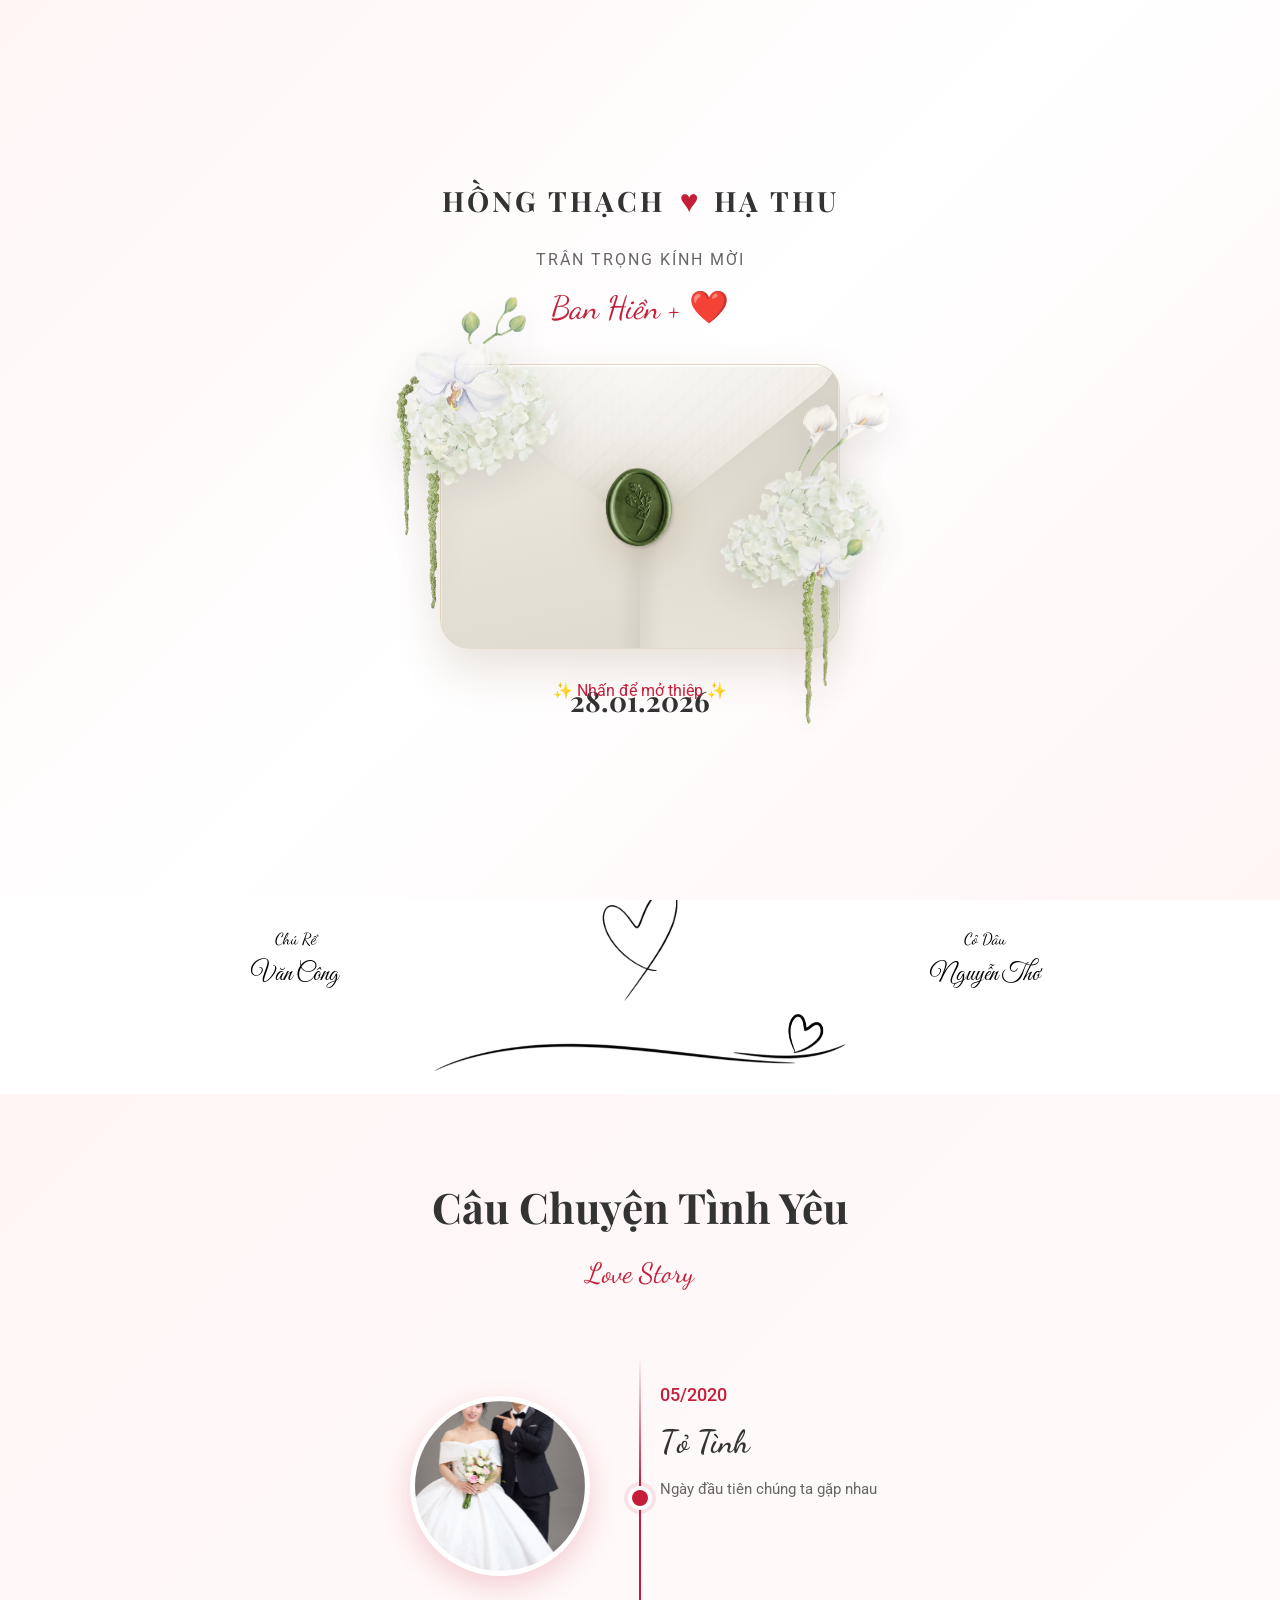
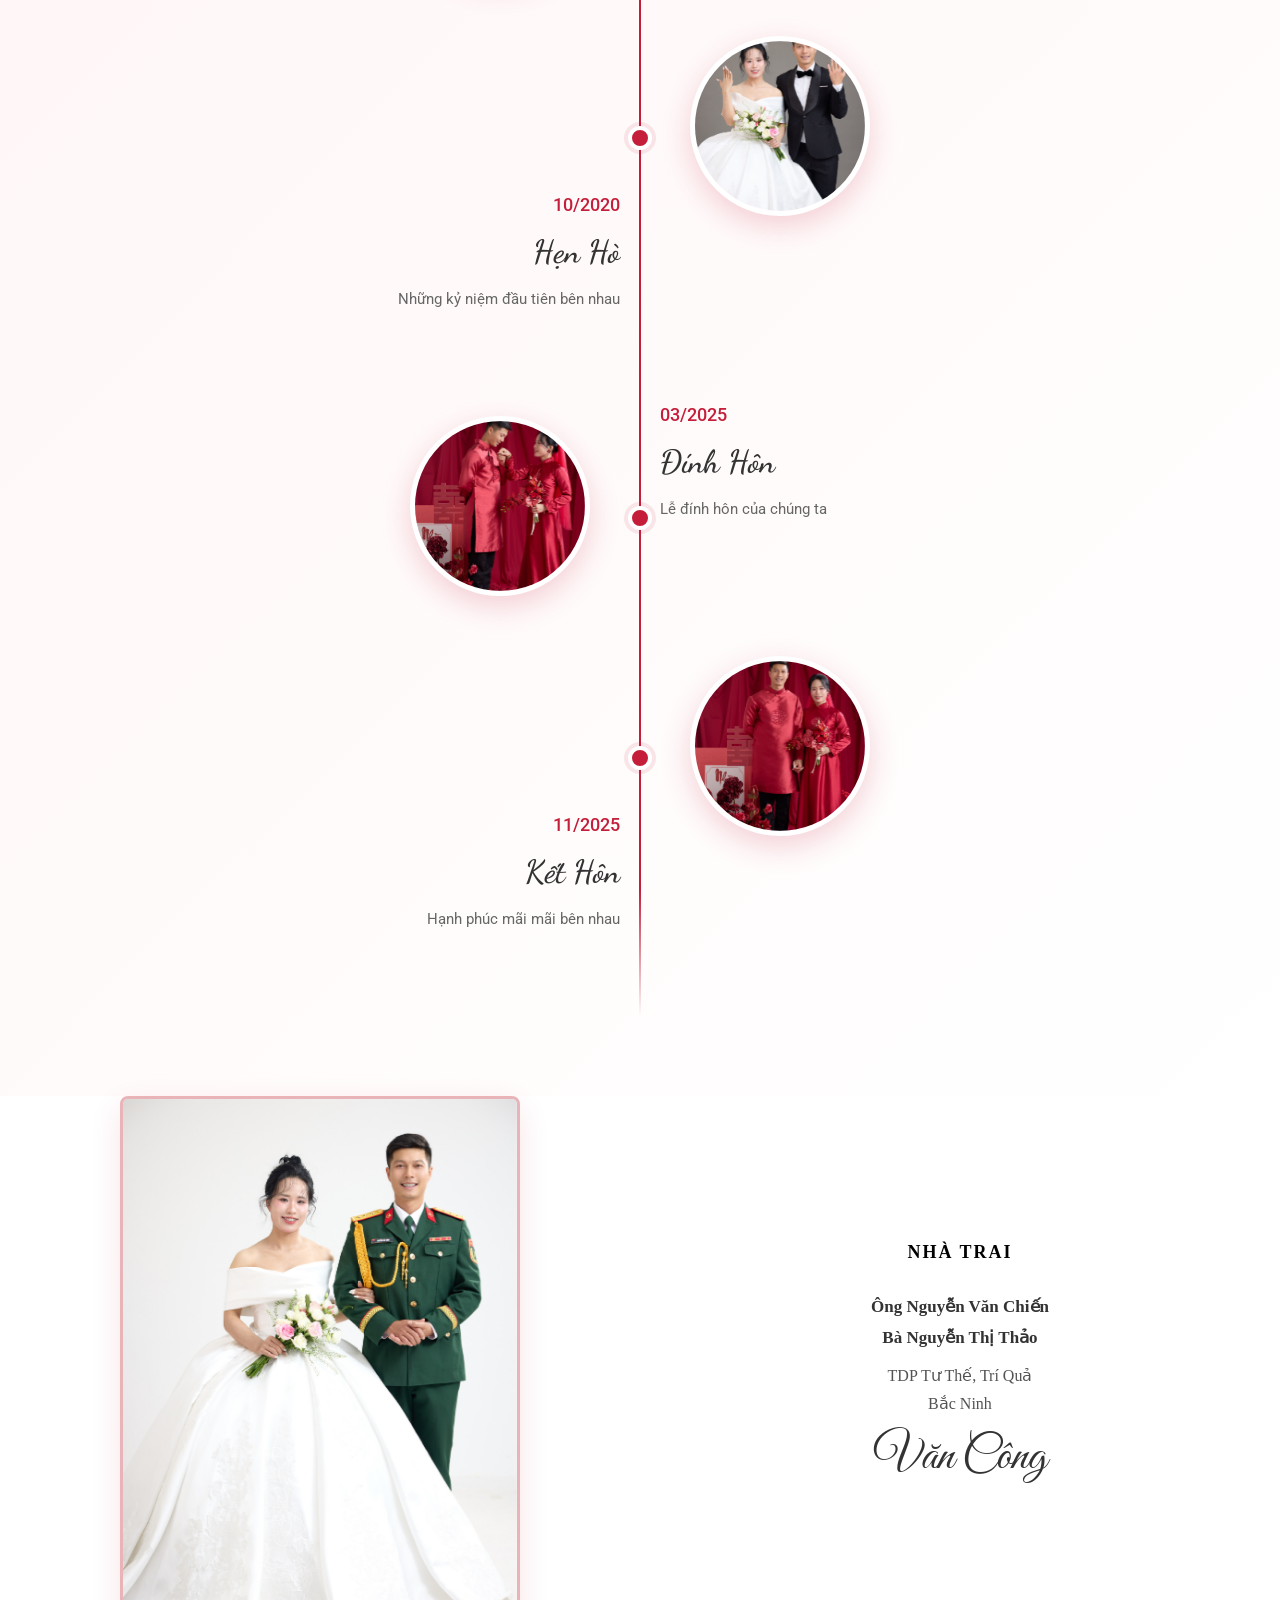
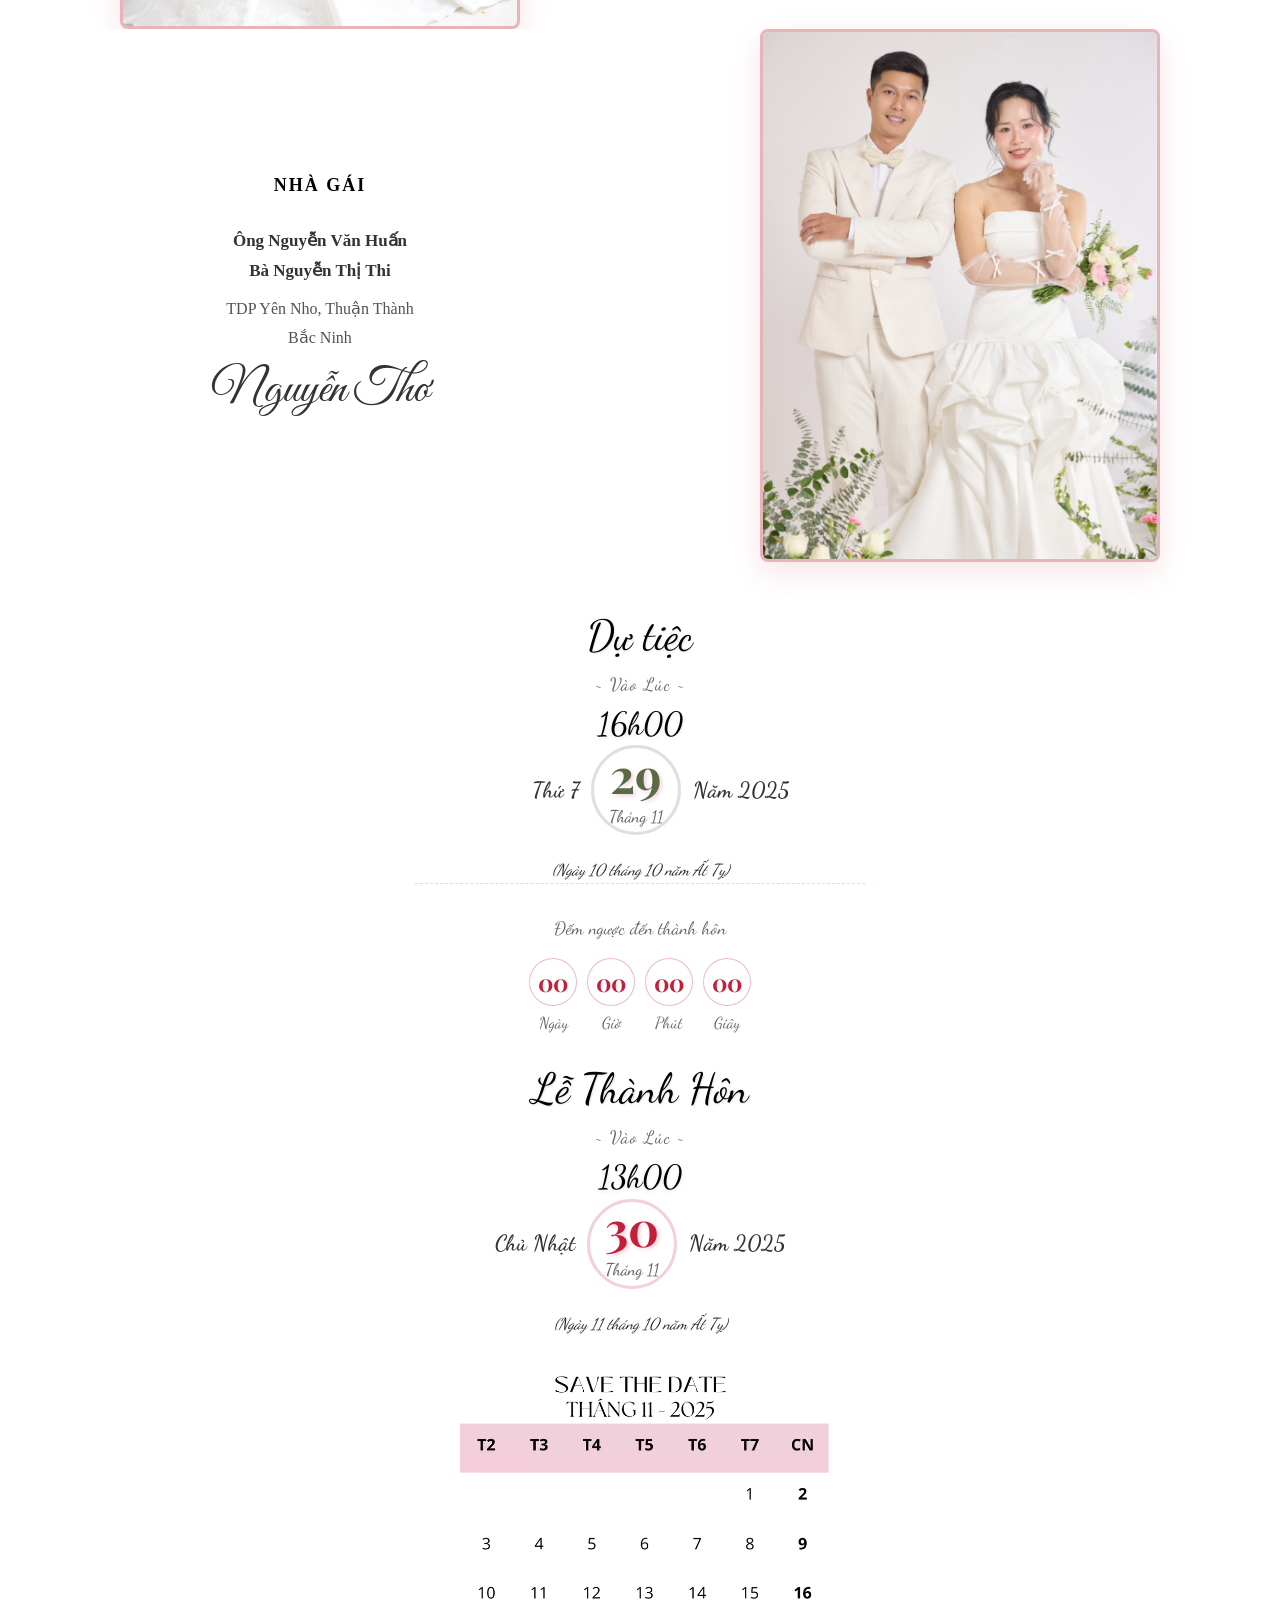
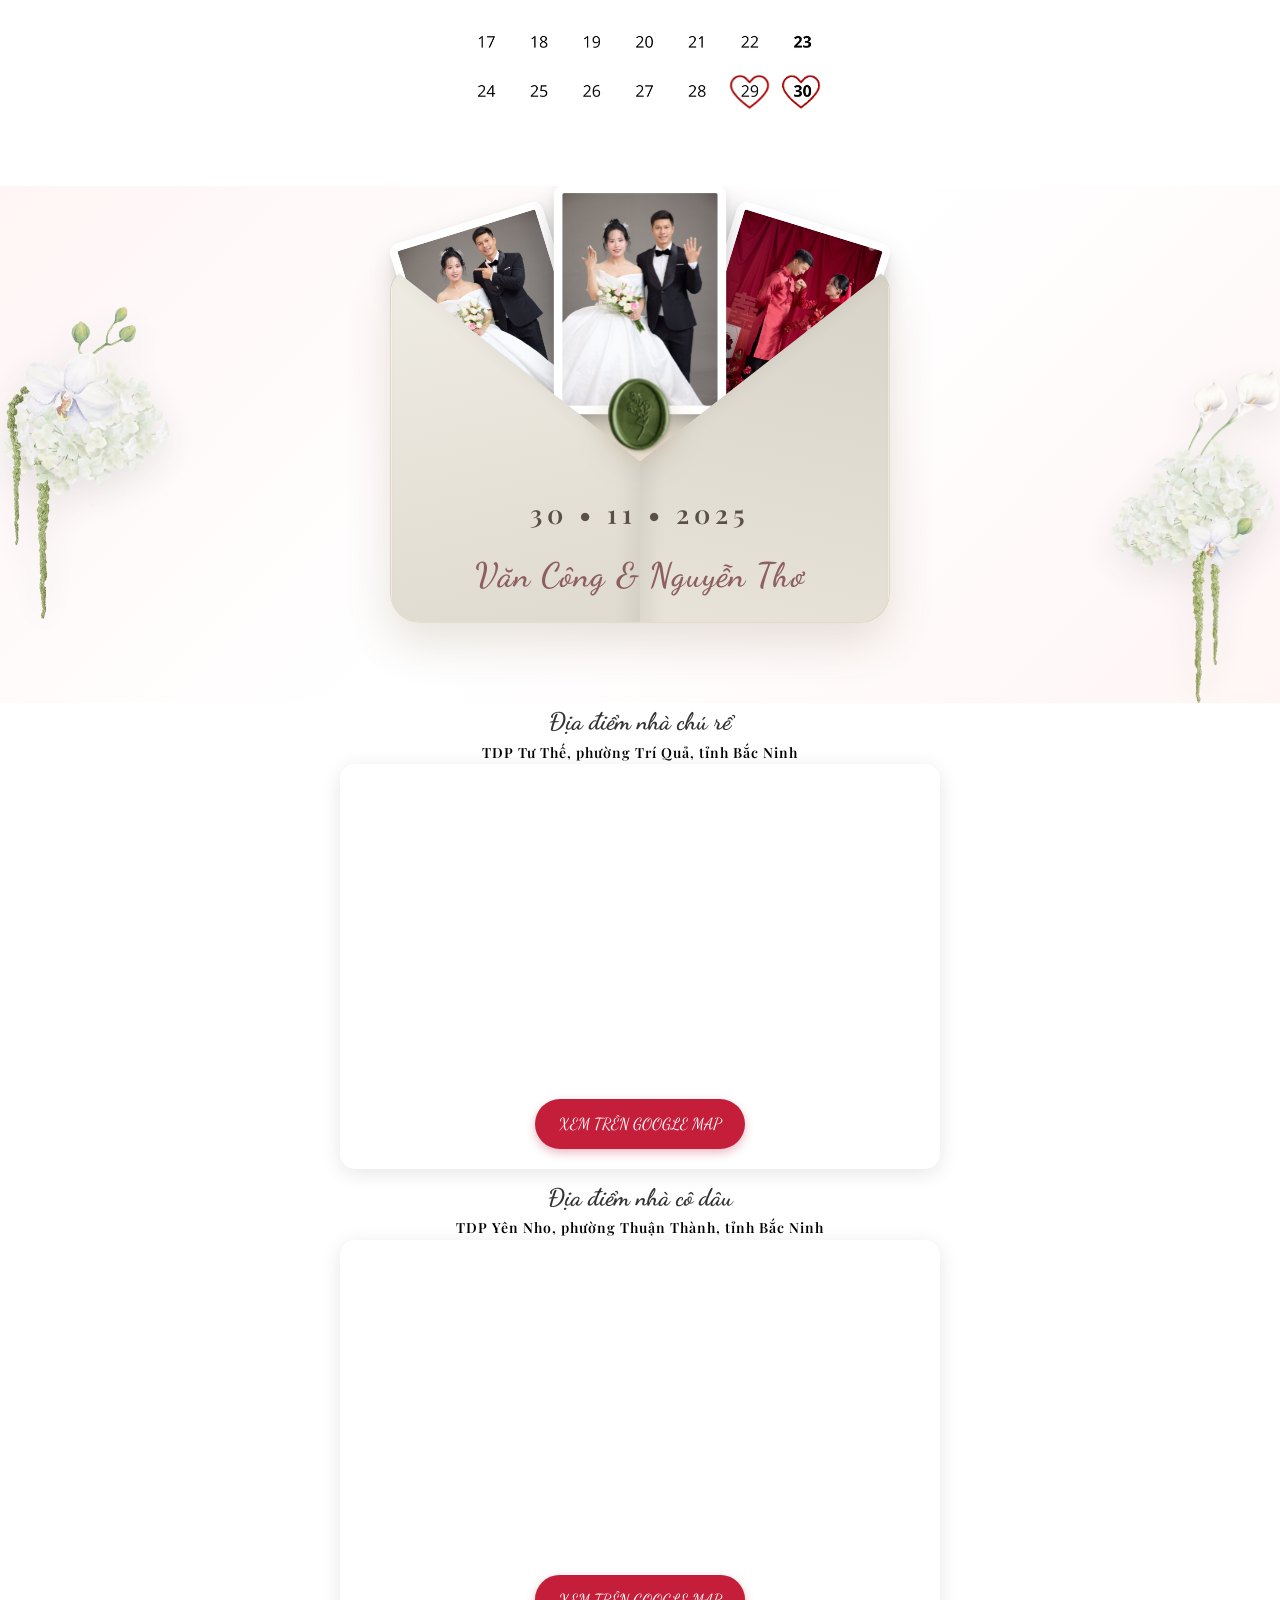
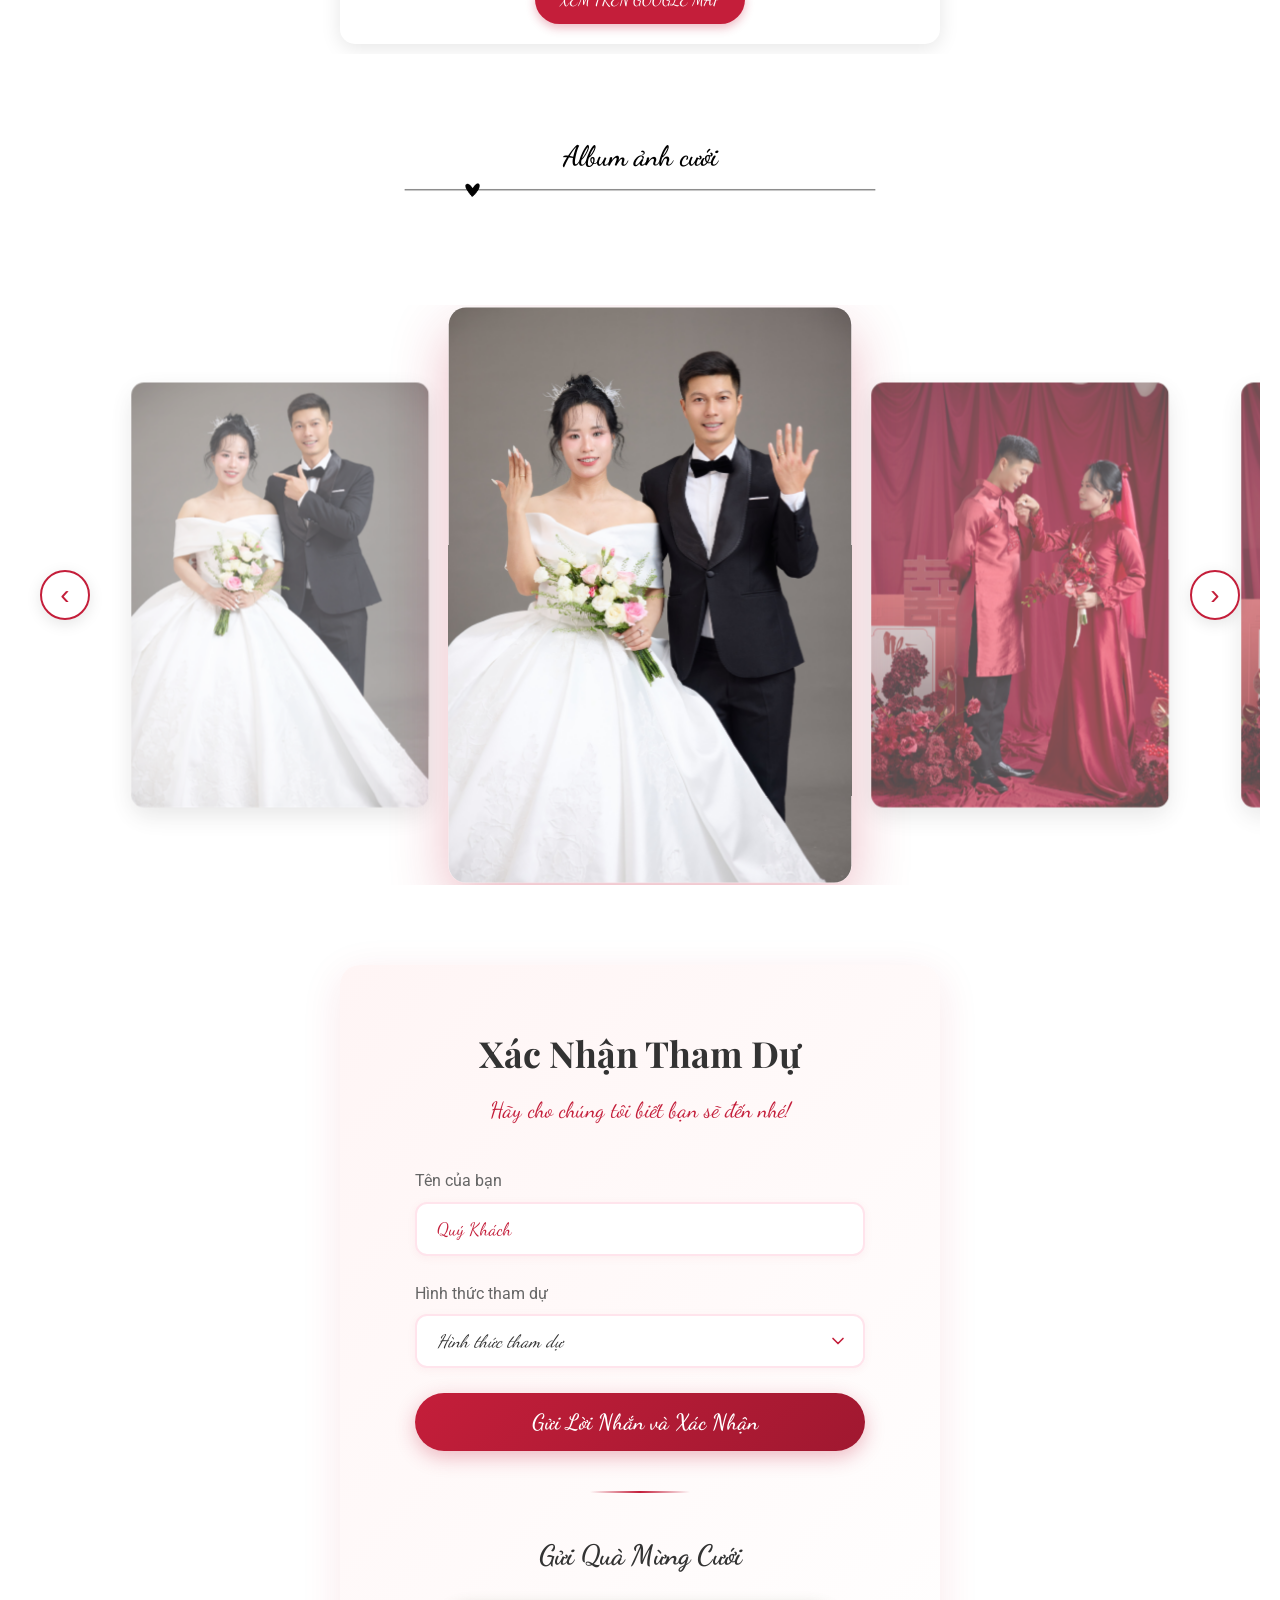
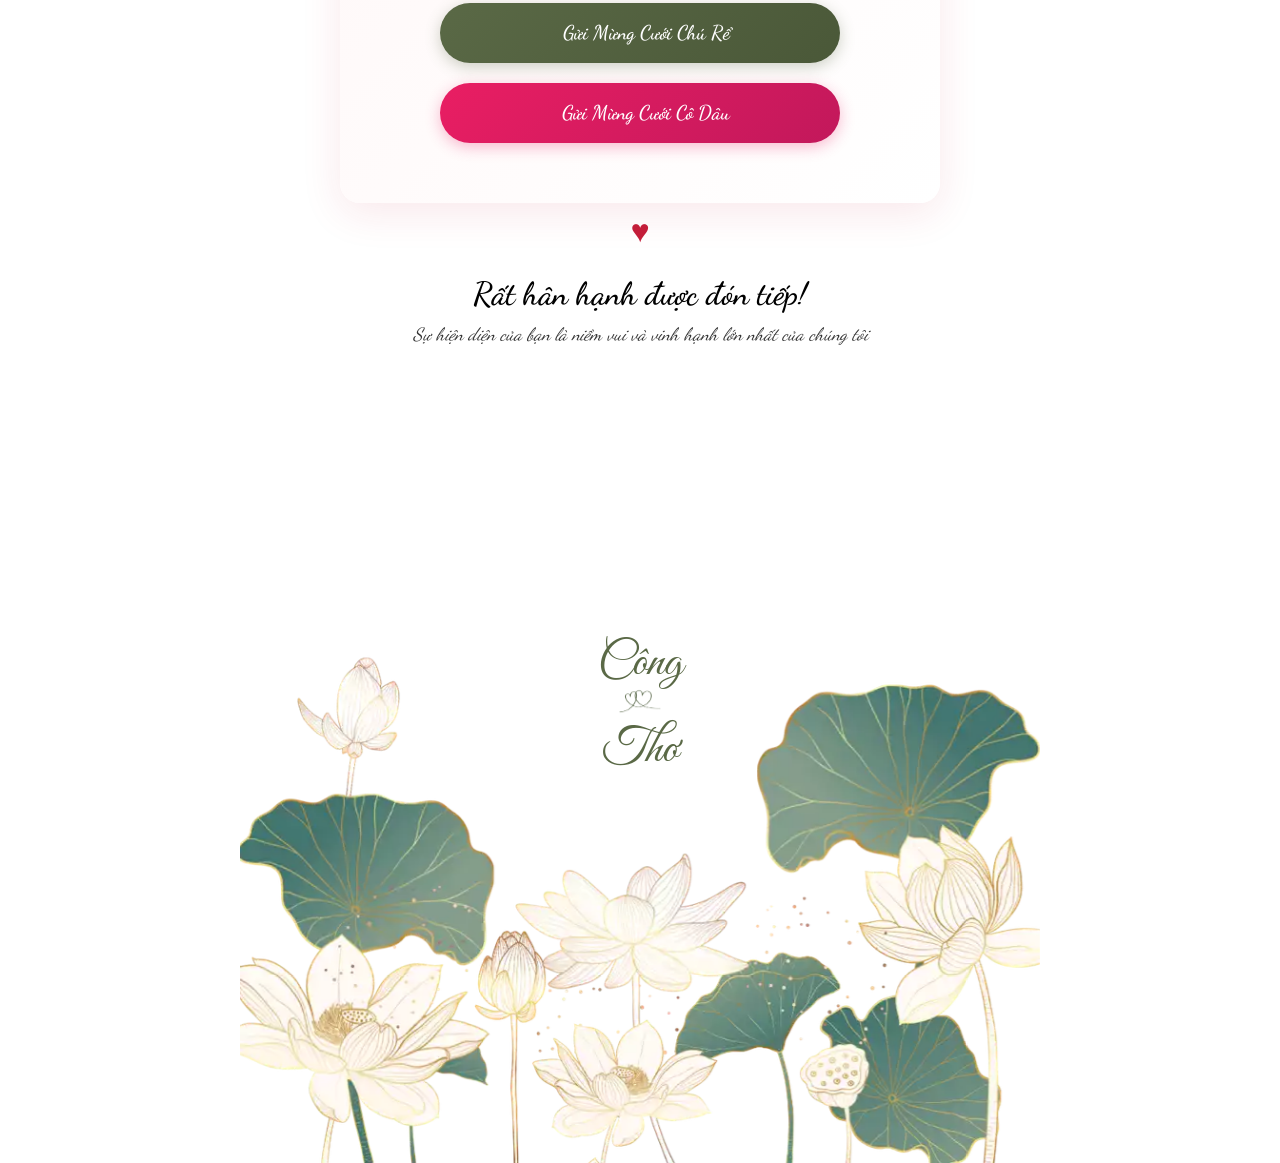
==== index.html @ 089dca72 "new update" ====
<!doctype html>
<html lang="vi">
  <head>
    <meta charset="UTF-8" />
    <meta
      name="viewport"
      content="width=device-width, initial-scale=1.0, maximum-scale=5.0, user-scalable=yes, viewport-fit=cover"
    />

    <!-- iOS Safari Performance Meta Tags -->
    <meta name="apple-mobile-web-app-capable" content="yes" />
    <meta
      name="apple-mobile-web-app-status-bar-style"
      content="black-translucent"
    />
    <meta name="format-detection" content="telephone=no" />

    <!-- SEO Meta Tags -->
    <meta
      name="description"
      content="Hân hạnh kính mời quý khách tham dự lễ thành hôn của Văn Công và Nguyễn Thơ vào lúc 10:00 Chủ Nhật, ngày 30 tháng 11 năm 2025 (tức 25/10 Âm lịch). Trân trọng kính mời!"
    />
    <meta
      name="keywords"
      content="thiệp cưới, thư mời cưới, Văn Công, Nguyễn Thơ, đám cưới 2025, wedding invitation, lễ thành hôn"
    />
    <meta name="author" content="Nguyễn Văn Công & Nguyễn Thị Thơ" />
    <meta name="robots" content="index, follow" />

    <!-- Open Graph Meta Tags (Facebook, Messenger, LinkedIn) -->
    <meta
      property="og:site_name"
      content="Thư mời cưới Văn Công & Nguyễn Thơ"
    />
    <meta
      property="og:title"
      content="Thư Mời Cưới Văn Công & Nguyễn Thơ - 30/11/2025"
    />
    <meta
      property="og:description"
      content="Hân hạnh kính mời quý khách tham dự lễ thành hôn vào lúc 10:00 Chủ Nhật, ngày 30/11/2025 (tức 25/10 Âm lịch). Trân trọng kính mời!"
    />
    <meta property="og:type" content="website" />
    <meta
      property="og:url"
      content="https://namnvhustsoict.github.io/wedding/"
    />
    <meta
      property="og:image"
      content="https://namnvhustsoict.github.io/wedding/images/preload.jpg"
    />
    <meta
      property="og:image:secure_url"
      content="https://namnvhustsoict.github.io/wedding/images/preload.jpg"
    />
    <meta property="og:image:type" content="image/jpeg" />
    <link
      rel="icon"
      href="https://namnvhustsoict.github.io/wedding/images/preload.jpg"
      sizes="16x16"
    />
    <meta
      property="og:image:alt"
      content="Ảnh cưới Nguyễn Văn Công và Nguyễn Thị Thơ - Lễ thành hôn 30/11/2025"
    />
    <meta property="og:locale" content="vi_VN" />

    <!-- Facebook App ID (Optional - helps with insights) -->
    <meta property="fb:app_id" content="" />

    <!-- Twitter Card Meta Tags -->
    <meta name="twitter:card" content="summary_large_image" />
    <meta
      name="twitter:title"
      content="Thư Mời Cưới Văn Công & Nguyễn Thơ - 30/11/2025"
    />
    <meta
      name="twitter:description"
      content="Hân hạnh kính mời quý khách tham dự lễ thành hôn vào lúc 10:00 Chủ Nhật, ngày 30/11/2025. Trân trọng kính mời!"
    />
    <meta
      name="twitter:image"
      content="https://namnvhustsoict.github.io/wedding/images/preload.jpg"
    />
    <meta
      name="twitter:image:alt"
      content="Ảnh cưới Nguyễn Văn Công và Nguyễn Thị Thơ"
    />

    <!-- Additional Meta Tags -->
    <meta name="theme-color" content="#ffffff" />
    <link rel="canonical" href="https://namnvhustsoict.github.io/wedding/" />

    <!-- Favicon -->
    <link
      rel="icon"
      type="image/jpeg"
      href="https://namnvhustsoict.github.io/wedding/images/preload.jpg"
    />
    <link
      rel="apple-touch-icon"
      href="https://namnvhustsoict.github.io/wedding/images/preload.jpg"
    />

    <title>Thư Mời Cưới Văn Công & Nguyễn Thơ - 30/11/2025</title>

    <!-- Preload Critical Images -->
    <link rel="preload" as="image" href="images/1(6).jpg" />

    <link rel="stylesheet" href="css/style.css" />
    <!-- New Feature Styles -->
    <link rel="stylesheet" href="css/splash.css" />
    <link rel="stylesheet" href="css/timeline.css" />
    <link rel="stylesheet" href="css/album.css" />
    <link rel="stylesheet" href="css/envelope.css" />
    <link rel="stylesheet" href="css/comments.css" />
    <link rel="preconnect" href="https://fonts.googleapis.com" />
    <link rel="preconnect" href="https://fonts.gstatic.com" crossorigin />
    <link
      href="https://fonts.googleapis.com/css2?family=Dancing+Script:wght@400;500;600;700&family=Great+Vibes&family=Playfair+Display:wght@400;700&family=Roboto:wght@300;400;500&display=swap"
      rel="stylesheet"
    />

    <style>
      /* iOS Safari Performance Fixes */
      * {
        margin: 0;
        padding: 0;
        box-sizing: border-box;
        -webkit-tap-highlight-color: rgba(0, 0, 0, 0);
        -webkit-touch-callout: none;
      }

      /* iOS Hardware Acceleration */
      img {
        -webkit-transform: translateZ(0);
        transform: translateZ(0);
        -webkit-backface-visibility: hidden;
        backface-visibility: hidden;
      }

      body {
        font-family: "Roboto", sans-serif;
        background: linear-gradient(135deg, #ffffff 0%, #ffffff 100%);
        color: #333;
        overflow-x: hidden;
        -webkit-overflow-scrolling: touch; /* iOS smooth scroll */
      }

      .container {
        max-width: 100%;
        margin: 0 auto;

        box-shadow: 0 0 50px rgba(196, 30, 58, 0.1);
        position: relative;
        transition: filter 0.5s;
      }

      .container.blur {
        filter: blur(10px);
      }

      /* Loading Overlay */
      .loading-overlay {
        position: fixed;
        top: 0;
        left: 0;
        width: 100%;
        height: 100%;
        background: #fff;
        z-index: 9999;
        display: flex;
        align-items: center;
        justify-content: center;
        flex-direction: column;
        animation: fadeOut 1s 2s forwards;
      }

      .loading-overlay h2 {
        font-family: "Great Vibes", cursive;
        font-size: 48px;
        color: #c41e3a;
        margin-bottom: 20px;
        animation: pulse 2s infinite;
      }

      .loader {
        width: 50px;
        height: 50px;
        border: 4px solid #f3f3f3;
        border-top: 4px solid #c41e3a;
        border-radius: 50%;
        animation: spin 1s linear infinite;
      }

      .countdown-inline .separator {
        color: #999;
        margin: 0 6px;
      }

      @keyframes fadeInUp {
        from {
          opacity: 0;
          transform: translateY(30px);
        }
        to {
          opacity: 1;
          transform: translateY(0);
        }
      }

      @keyframes pulseText {
        0%,
        100% {
          opacity: 0.6;
          transform: scale(1);
        }
        50% {
          opacity: 1;
          transform: scale(1.05);
        }
      }

      /* Button để đóng popup sau khi xem */
      .btn-close-popup {
        background: #c41e3a;
        color: #fff;
        padding: 15px 50px;
        border: none;
        border-radius: 50px;
        font-size: 18px;
        font-weight: 500;
        cursor: pointer;
        position: absolute;
        bottom: 30px;
        left: 50%;
        transform: translateX(-50%);
        opacity: 0;
        visibility: hidden;
        transition: all 0.5s;
        box-shadow: 0 5px 20px rgba(196, 30, 58, 0.5);
      }

      .btn-close-popup:hover {
        background: #a01830;
        transform: translateX(-50%) scale(1.05);
      }

      .envelope-container.opened ~ .btn-close-popup {
        opacity: 1;
        visibility: visible;
        animation: slideUpFade 0.8s 1s backwards;
      }

      @keyframes slideUpFade {
        from {
          opacity: 0;
          transform: translateY(20px);
        }
        to {
          opacity: 1;
          transform: translateY(0);
        }
      }

      .btn-open {
        background: #c41e3a;
        color: #fff;
        padding: 12px 40px;
        border: none;
        border-radius: 30px;
        font-size: 16px;
        cursor: pointer;
        margin-top: 20px;
        transition: all 0.3s;
        position: relative;
        z-index: 20;
        animation: pulseButton 1.5s infinite;
        box-shadow: 0 4px 15px rgba(196, 30, 58, 0.3);
      }

      .btn-open:hover {
        background: #a01830;
        transform: scale(1.1);
        animation: none;
        box-shadow: 0 6px 20px rgba(196, 30, 58, 0.6);
      }

      @keyframes pulseButton {
        0%,
        100% {
          transform: scale(1);
          box-shadow: 0 4px 15px rgba(196, 30, 58, 0.3);
        }
        50% {
          transform: scale(1.05);
          box-shadow: 0 6px 20px rgba(196, 30, 58, 0.6);
        }
      }

      /* Floating Hearts Background */
      .hearts-container {
        position: fixed;
        top: 0;
        left: 0;
        width: 100%;
        height: 100%;
        pointer-events: none;
        overflow: hidden;
        z-index: 1;
      }

      .heart {
        position: absolute;
        font-size: 20px;
        color: rgba(196, 30, 58, 0.3);
        animation: floatHeart 10s infinite ease-in-out;
      }

      /* Hero Section - Giống thiệp_opened.png */
      .hero {
        background: linear-gradient(to bottom, #fff 0%, #fff5f5 100%);
        min-height: 100vh;
        display: flex;
        flex-direction: column;
        justify-content: center;
        align-items: center;
        text-align: center;
        padding: 40px 20px;
        position: relative;
      }

      /* Góc trang trí chữ Hỷ */
      .hero-corners {
        position: absolute;
        width: 100%;
        height: 100%;
        pointer-events: none;
      }

      .corner-decoration {
        position: absolute;
        font-size: 80px;
        color: rgba(212, 175, 55, 0.3);
        font-family: serif;
      }

      .corner-decoration.top-left {
        top: 20px;
        left: 20px;
      }

      .corner-decoration.top-right {
        top: 20px;
        right: 20px;
      }

      .hero-title {
        font-family: "Playfair Display", serif;
        font-size: 32px;
        font-weight: 400;
        letter-spacing: 3px;
        color: #333;
        margin-bottom: 15px;
        animation: fadeInDown 1s;
      }

      /* Hero Section - Thiết kế với ảnh nền */
      .hero {
        position: relative;
        min-height: 100vh;
        display: flex;
        align-items: flex-end !important;
        justify-content: center;
        overflow: hidden;
      }

      .hero-background-image {
        position: absolute;
        top: 0;
        left: 0;
        width: 100%;
        height: 100%;
        z-index: 0;
      }

      .hero-background-image img {
        width: 100%;
        height: 100%;
        object-fit: cover;
        object-position: center;
      }

      /* Desktop landscape - Ảnh dọc fill theo chiều cao */
      @media (min-width: 769px) and (orientation: landscape) {
        .hero-background-image img {
          width: auto;
          height: 100%;

          object-fit: cover;
          object-position: center;
        }
      }

      .hero-overlay {
        position: absolute;
        top: 0;
        left: 0;
        width: 100%;
        height: 100%;
        background: rgba(0, 0, 0, 0.15);
        z-index: 1;
      }

      .hero-gradient-bottom {
        position: absolute;
        bottom: 0;
        left: 0;
        width: 100%;
        height: 70%;
        background: linear-gradient(
          to top,
          rgba(0, 0, 0, 0.85) 0%,
          rgba(0, 0, 0, 0.6) 40%,
          transparent 100%
        );
        z-index: 2;
      }

      /* Hero Names at Top */
      .hero-names-top {
        position: absolute;
        top: 40px;
        left: 0;
        right: 0;
        width: 100%;
        text-align: center;
        z-index: 3;
        color: #000;
        text-shadow:
          0 2px 10px,
          rgba(105, 105, 105, 0.5);
      }

      .hero-names-top .wedding-label {
        font-family: "Great Vibes", cursive;
        font-size: 20px;
        font-weight: 400;
        letter-spacing: 2px;
        color: #4b4b4b;
      }

      .hero-names-top .bride-groom {
        font-family: "Dancing Script", cursive;
        font-size: 24px;
        margin-bottom: 5px;
        animation: fadeInDown 1.2s ease-out;
      }

      .hero-names-top .wedding-symbol {
        font-size: 20px;
        margin: 0 15px;
        color: #000;
        animation: pulse 2s infinite;
      }

      .section {
        padding: 0px 0px;
      }

      .section-title {
        font-family: "Playfair Display", serif;
        font-size: 32px;
        text-align: center;
        margin-bottom: 20px;
        color: #ffffff;
      }

      /* Parents Info */
      .parents-layout {
        display: flex;
        align-items: center;
        justify-content: space-between;
      }

      .parent-section {
        flex: 1;
        text-align: center;
      }

      .parent-header {
        font-family: "Times New Roman", Times, serif;
        font-size: 16px;
        font-weight: bold;
        color: #333;
        margin-bottom: 15px;
        letter-spacing: 1px;
      }

      .parent-name {
        font-family: "Times New Roman", Times, serif;
        font-size: 15px;
        font-weight: bold;
        color: #333;
      }

      .parent-address {
        font-family: "Times New Roman", Times, serif;
        font-size: 13px;
        color: #666;
      }

      .couple-role {
        margin-top: 20px;
      }

      .role-label {
        font-family: "Times New Roman", Times, serif;
        font-size: 12px;
        color: #8d8d8d;
        margin-bottom: 5px;
      }

      .name-script {
        font-family: "Great Vibes", cursive;
        font-size: 24px;
        color: #000000;
        margin-top: 5px;
      }

      .heart-divider {
        flex: 0 0 auto;
        display: flex;
        align-items: center;
        justify-content: center;
        margin: 0 0px;
      }

      .heart-image {
        width: 100px;
        height: 100px;
        object-fit: cover;
        transform: scale(2);
      }

      /* Event Details */
      .event-info {
        background: #f9f9f9;
        padding: 30px;
        border-radius: 10px;
        margin: 20px 0;
        border-left: 4px solid #c41e3a;
      }

      .event-info h3 {
        color: #c41e3a;
        margin-bottom: 15px;
        font-size: 20px;
      }

      .event-info p {
        margin: 10px 0;
        line-height: 1.6;
      }

      /* Gallery */
      .gallery-grid {
        display: grid;
        grid-template-columns: repeat(
          auto-fill,
          minmax(250px, 1fr)
        ); /* Auto responsive */
        gap: 2px;
        margin-bottom: 20px;
        padding: 0px 2px;
        opacity: 0;
        transform: translateY(30px);
        transition:
          opacity 0.8s ease-out,
          transform 0.8s ease-out;
      }

      .gallery-grid.visible {
        opacity: 1;
        transform: translateY(0);
      }

      /* Mobile: 2 cột */
      @media (max-width: 768px) {
        .gallery-grid {
          grid-template-columns: repeat(2, 1fr);
        }
      }

      .gallery-item {
        position: relative;
        overflow: hidden;
        aspect-ratio: 3/4;
        cursor: pointer;
        box-shadow: 0 4px 15px rgba(0, 0, 0, 0.1);
        border-radius: 8px;
      }

      .gallery-item:hover {
        transform: translateY(-8px) scale(1.02);
        box-shadow: 0 12px 35px rgba(196, 30, 58, 0.4);
        z-index: 10;
      }

      .gallery-item img {
        width: 100%;
        height: 100%;
        object-fit: cover;
        transition: transform 0.5s;
        display: block; /* Đảm bảo ảnh luôn hiện */
        opacity: 1 !important; /* Force hiện ảnh */
      }

      .gallery-item:hover img {
        transform: scale(1.15);
      }

      .gallery-item::after {
        content: "🔍";
        position: absolute;
        top: 50%;
        left: 50%;
        transform: translate(-50%, -50%);
        font-size: 40px;
        color: #fff;
        opacity: 0;
        transition: opacity 0.3s;
      }

      .gallery-item:hover::after {
        opacity: 1;
      }

      /* Lightbox Popup */
      .lightbox {
        position: fixed;
        top: 0;
        left: 0;
        width: 100%;
        height: 100%;
        background: rgba(255, 255, 255, 0.5);
        backdrop-filter: blur(10px);
        -webkit-backdrop-filter: blur(10px);
        z-index: 9997;
        display: none;
        align-items: center;
        justify-content: center;
        animation: fadeIn 0.3s;
      }

      .lightbox.active {
        display: flex;
      }

      .lightbox-content {
        position: relative;
        max-width: 90%;
        max-height: 90%;
        animation: zoomIn 0.4s;
      }

      .lightbox-content img {
        max-width: 100%;
        max-height: 90vh;
        border-radius: 10px;
        box-shadow: 0 0 50px rgba(255, 255, 255, 0.3);
      }

      .lightbox-close {
        position: absolute;
        top: -40px;
        right: 0;
        background: #c41e3a;
        color: #fff;
        width: 40px;
        height: 40px;
        border-radius: 50%;
        display: flex;
        align-items: center;
        justify-content: center;
        cursor: pointer;
        font-size: 24px;
        transition: all 0.3s;
      }

      .lightbox-close:hover {
        background: #fff;
        color: #c41e3a;
        transform: rotate(90deg);
      }

      .lightbox-nav {
        position: absolute;
        top: 50%;
        transform: translateY(-50%);
        background: rgba(255, 255, 255, 0.2);
        color: #fff;
        width: 50px;
        height: 50px;
        border-radius: 50%;
        display: flex;
        align-items: center;
        justify-content: center;
        cursor: pointer;
        font-size: 24px;
        transition: all 0.3s;
      }

      .lightbox-nav:hover {
        background: #c41e3a;
      }

      .lightbox-prev {
        left: 20px;
      }
      .lightbox-next {
        right: 20px;
      }

      /* Form */
      .rsvp-form {
        max-width: 400px;
        margin: 0 auto;
      }

      .form-group {
        margin-bottom: 20px;
      }

      .form-group label {
        display: block;
        margin-bottom: 8px;
        font-weight: 500;
        color: #333;
      }

      .form-group input,
      .form-group select,
      .form-group textarea {
        width: 100%;
        padding: 12px;
        border: 2px solid #ddd;
        border-radius: 5px;
        font-size: 14px;
        transition: border-color 0.3s;
      }

      .form-group input:focus,
      .form-group select:focus,
      .form-group textarea:focus {
        border-color: #c41e3a;
        outline: none;
      }

      .btn-submit {
        background: #c41e3a;
        color: #fff;
        padding: 15px 40px;
        border: none;
        border-radius: 50px;
        font-size: 16px;
        font-weight: 500;
        cursor: pointer;
        width: 100%;
        transition: background 0.3s;
      }

      .btn-submit:hover {
        background: #a01830;
      }

      /* Music Button */
      .music-toggle {
        position: fixed;
        bottom: 20px;
        left: 20px;
        width: 60px;
        height: 60px;
        background: rgba(255, 255, 255, 0.9);
        border-radius: 50%;
        display: flex;
        align-items: center;
        justify-content: center;
        cursor: pointer;
        box-shadow: 0 4px 15px rgba(0, 0, 0, 0.2);
        z-index: 1000;
        transition: transform 0.3s;
      }

      .music-toggle:hover {
        transform: scale(1.1);
      }

      .music-toggle img {
        width: 40px;
        height: 40px;
      }

      /* Footer */
      .footer {
        background: #ffffff;
        color: #000000;
        text-align: center;
        padding: 0px 20px;
      }

      .footer h3 {
        font-family: "Playfair Display", serif;
        font-size: 28px;

        color: #000000;
      }

      /* Gift Popup */
      .gift-popup {
        position: fixed;
        top: 0;
        left: 0;
        width: 100%;
        height: 100%;
        background: rgba(0, 0, 0, 0.8);
        z-index: 9996;
        display: none;
        align-items: center;
        justify-content: center;
      }

      .gift-popup.active {
        display: flex;
        animation: fadeIn 0.3s;
      }

      .gift-content {
        background: #fff;
        padding: 10px;
        border-radius: 20px;
        max-width: 400px;
        width: 90%;
        position: relative;
        animation: slideUp 0.5s;
        box-shadow: 0 10px 50px rgba(0, 0, 0, 0.3);
      }

      .gift-close {
        position: absolute;
        top: 15px;
        right: 15px;
        background: #c41e3a;
        color: #fff;
        width: 30px;
        height: 30px;
        border-radius: 50%;
        display: flex;
        align-items: center;
        justify-content: center;
        cursor: pointer;
        font-size: 20px;
        transition: all 0.3s;
      }

      .gift-close:hover {
        transform: rotate(90deg);
        background: #a01830;
      }

      /* Animations */
      @keyframes fadeIn {
        from {
          opacity: 0;
        }
        to {
          opacity: 1;
        }
      }

      @keyframes fadeOut {
        to {
          opacity: 0;
          visibility: hidden;
        }
      }

      @keyframes fadeInDown {
        from {
          opacity: 0;
          transform: translateY(-50px);
        }
        to {
          opacity: 1;
          transform: translateY(0);
        }
      }

      @keyframes slideUp {
        from {
          opacity: 0;
          transform: translateY(50px);
        }
        to {
          opacity: 1;
          transform: translateY(0);
        }
      }

      @keyframes zoomIn {
        from {
          opacity: 0;
          transform: scale(0.5);
        }
        to {
          opacity: 1;
          transform: scale(1);
        }
      }

      @keyframes bounceIn {
        0% {
          opacity: 0;
          transform: scale(0.3);
        }
        50% {
          transform: scale(1.05);
        }
        70% {
          transform: scale(0.9);
        }
        100% {
          opacity: 1;
          transform: scale(1);
        }
      }

      @keyframes pulse {
        0%,
        100% {
          transform: scale(1);
        }
        50% {
          transform: scale(1.1);
        }
      }

      @keyframes spin {
        0% {
          transform: rotate(0deg);
        }
        100% {
          transform: rotate(360deg);
        }
      }

      @keyframes floatHeart {
        0% {
          transform: translateY(100vh) rotate(0deg);
          opacity: 0;
        }
        10% {
          opacity: 1;
        }
        90% {
          opacity: 1;
        }
        100% {
          transform: translateY(-100px) rotate(360deg);
          opacity: 0;
        }
      }

      @keyframes breathe {
        0%,
        100% {
          opacity: 0.3;
        }
        50% {
          opacity: 0.6;
        }
      }

      @keyframes sealGlow {
        0%,
        100% {
          filter: drop-shadow(0 0 10px rgba(212, 175, 55, 0.5));
        }
        50% {
          filter: drop-shadow(0 0 20px rgba(212, 175, 55, 1));
        }
      }

      @keyframes slideInFromLeft {
        from {
          opacity: 0;
          transform: translateX(-100px);
        }
        to {
          opacity: 1;
          transform: translateX(0);
        }
      }

      @keyframes slideInFromRight {
        from {
          opacity: 0;
          transform: translateX(100px);
        }
        to {
          opacity: 1;
          transform: translateX(0);
        }
      }

      /* Scroll Animation */
      .scroll-reveal {
        opacity: 0;
        transform: translateY(50px);
        transition: all 0.8s ease-out;
      }

      .scroll-reveal.active {
        opacity: 1;
        transform: translateY(0);
      }

      /* Gallery Item Animations - MỚI */
      .gallery-item {
        opacity: 0;
        transform: scale(0.8);
        transition:
          opacity 0.6s ease-out,
          transform 0.6s ease-out;
      }

      .gallery-item.visible {
        opacity: 1;
        transform: scale(1);
      }

      /* Animation cho từng item với delay khác nhau */
      .gallery-item:nth-child(1) {
        transition-delay: 0s;
      }
      .gallery-item:nth-child(2) {
        transition-delay: 0.1s;
      }
      .gallery-item:nth-child(3) {
        transition-delay: 0.2s;
      }
      .gallery-item:nth-child(4) {
        transition-delay: 0.3s;
      }
      .gallery-item:nth-child(5) {
        transition-delay: 0.4s;
      }
      .gallery-item:nth-child(6) {
        transition-delay: 0.5s;
      }
      .gallery-item:nth-child(7) {
        transition-delay: 0.6s;
      }
      .gallery-item:nth-child(8) {
        transition-delay: 0.7s;
      }
      .gallery-item:nth-child(9) {
        transition-delay: 0.8s;
      }
      .gallery-item:nth-child(10) {
        transition-delay: 0.9s;
      }
      .gallery-item:nth-child(11) {
        transition-delay: 1s;
      }
      .gallery-item:nth-child(12) {
        transition-delay: 1.1s;
      }
      .gallery-item:nth-child(13) {
        transition-delay: 1.2s;
      }

      /* Parent Section Animations */
      .parent-section {
        opacity: 0;
      }

      .parent-section.slide-in-left {
        animation: slideInFromLeft 1s ease-out forwards;
      }

      .parent-section.slide-in-right {
        animation: slideInFromRight 1s ease-out forwards;
      }

      /* Parent Info Section */
      .parent-info-section {
        width: 100%;
        padding: 0;
        background: #ffffff;
        display: flex;
        align-items: stretch;
        justify-content: center;
      }

      .parent-info-container {
        display: flex;
        flex-direction: row;
        width: 100%;
        max-width: 100%;
        height: auto;
        align-items: stretch;
      }

      .parent-info-left {
        flex: 0 0 50%;
        width: 50%;
        display: flex;
        align-items: center;
        justify-content: center;

        flex-direction: column;
        justify-content: center;
        text-align: center;
      }

      .parent-info-image-frame {
        width: 100%;
        max-width: 400px;
        aspect-ratio: 3/4;
        border: 3px solid #e8b4b8;
        border-radius: 8px;
        overflow: hidden;
        box-shadow: 0 10px 30px rgba(196, 30, 58, 0.12);
        background: #f5f5f5;
      }

      .parent-info-image {
        width: 100%;
        height: 100%;
        object-fit: cover;
        display: block;
      }

      .parent-info-right {
        flex: 0 0 50%;
        width: 50%;
        display: flex;
        flex-direction: column;
        justify-content: center;
        text-align: center;
        align-items: center;
      }

      /* Phần 1: Thông tin gia đình */
      .parent-info-family {
        display: flex;
        flex-direction: column;
        text-align: center;
      }

      .parent-info-label {
        font-family: "Times New Roman", Times, serif;
        font-size: 18px;
        letter-spacing: 2px;
        color: #000000;
        font-weight: 700;
        text-transform: uppercase;
      }

      .parent-info-parent-name {
        font-family: "Times New Roman", Times, serif;
        font-size: 17px;
        color: #333;
        font-weight: 600;
        line-height: 1.8;
      }

      .parent-info-address {
        font-family: "Times New Roman", Times, serif;
        font-size: 16px;
        color: #535353;
        line-height: 1.8;
        margin-top: 8px;
      }

      /* Phần 2: Tiêu đề và tên chú rể */
      .parent-info-couple {
        display: flex;
        flex-direction: column;
        gap: 8px;
        margin-top: 10px;
        text-align: center;
      }

      .parent-info-role {
        font-family: "Dancing Script", cursive;
        font-size: 16px;
        color: #000000;
        font-weight: 400;
      }

      .parent-info-groom-name {
        font-family: "Great Vibes", cursive;
        font-size: 48px;
        color: #333;
        font-weight: 400;
        line-height: 1.2;
      }

      /* Responsive for Parent Info */
      @media (max-width: 768px) {
        .parent-info-section {
          padding: 0;
        }

        .parent-info-container {
          flex-direction: row;
        }

        .parent-info-left {
          flex: 1;
          width: 50%;

          order: -1;
        }

        .parent-info-right {
          flex: 1;
          width: 50%;
        }

        .parent-info-image-frame {
          max-width: 280px;
        }

        .parent-info-groom-name {
          font-size: 36px;
        }

        .parent-info-label {
          font-size: 15px;
        }

        .parent-info-parent-name {
          font-size: 14px;
        }

        .parent-info-address {
          font-size: 14px;
        }
      }

      @media (max-width: 480px) {
        .parent-info-groom-name {
          font-size: 30px;
        }

        .parent-info-image-frame {
          max-width: 240px;
        }
      }

      /* Responsive */

      /* Desktop - Large screens */
      @media (min-width: 1200px) {
        .container {
          max-width: 100%;
        }

        .hero-title {
          font-size: 36px;
        }

        .hero-subtitle {
          font-size: 64px;
        }

        .hero-date {
          font-size: 56px;
        }

        .hero-year {
          font-size: 40px;
        }

        .section-title {
          font-size: 36px;
        }

        .envelope-container {
          max-width: 400px;
          margin-top: 100px;
        }
      }

      /* Laptop/Desktop - Medium screens */
      @media (min-width: 768px) and (max-width: 1199px) {
        .container {
          max-width: 100%;
        }

        .envelope-container {
          max-width: 350px;
          margin-top: 80px;
        }

        .hero-envelope {
          max-width: 450px;
        }

        .section {
          padding: 0px 0px;
        }
      }

      /* Tablet - Medium screens */
      @media (max-width: 767px) {
        .container {
          max-width: 100%;
        }

        .hero {
          align-items: flex-end !important;
        }

        .hero-watermark {
          font-size: 9px;
          letter-spacing: 2px;
        }

        .section-title {
          font-size: 28px;
        }

        .section {
          padding: 0px 0px;
        }

        .envelope-container {
          max-width: 380px;
        }

        .parents-grid {
          gap: 15px;
        }
      }

      /* Mobile - Small screens */
      @media (max-width: 480px) {
        .container {
          box-shadow: none;
          max-width: 100%;
        }

        .hero {
          padding: 30px 15px;
        }

        .hero-title {
          font-size: 24px;
          letter-spacing: 2px;
        }

        .hero-subtitle {
          font-size: 40px;
        }

        .hero-envelope {
          max-width: 320px;
        }

        .hero-names {
          gap: 15px;
          flex-wrap: wrap;
        }

        .hero-names .divider {
          width: 60px;
        }

        .hero-names .name {
          font-size: 28px;
        }

        .hero-watermark {
          font-size: 8px;
          letter-spacing: 1.5px;
          top: 15px;
        }

        .corner-decoration {
          font-size: 60px;
        }

        .section {
          padding: 0px px;
        }

        .section-title {
          font-size: 26px;
        }

        .hero-names-top {
          top: 20px;
        }

        .hero-names-top .bride-groom {
          font-size: 28px;
        }

        .hero-names-top .wedding-symbol {
          font-size: 16px;
          margin: 0 10px;
        }

        .envelope-container {
          max-width: 320px;
          width: 85%;
        }

        .parents-layout {
          flex-direction: row;
          gap: 0px;
          align-items: center;
          margin-top: 20px;
        }

        .parent-section {
          flex: 1;
        }

        .heart-image {
          width: 40px;
          height: 40px;
          object-fit: cover;
          transform: scale(2);
        }

        .parent-header {
          font-size: 12px;
        }

        .event-info {
          padding: 20px;
        }

        .event-info h3 {
          font-size: 18px;
        }

        .event-info p {
          font-size: 14px;
        }

        .rsvp-form {
          padding: 0 10px;
        }

        .form-group input,
        .form-group select,
        .form-group textarea {
          padding: 10px;
          font-size: 13px;
        }

        .btn-submit {
          padding: 12px 30px;
          font-size: 15px;
        }

        .music-toggle {
          width: 50px;
          height: 50px;
          bottom: 15px;
          left: 15px;
        }

        .music-toggle img {
          width: 30px;
          height: 30px;
        }

        .footer h3 {
          font-size: 24px;
        }

        .footer div {
          font-size: 28px;
        }

        .lightbox-nav {
          width: 40px;
          height: 40px;
          font-size: 20px;
        }

        .lightbox-prev {
          left: 10px;
        }
        .lightbox-next {
          right: 10px;
        }
      }

      /* Mobile - Extra small screens */
      @media (max-width: 360px) {
        .hero {
          align-items: flex-end !important;
        }

        .hero-title {
          font-size: 22px;
        }

        .hero-subtitle {
          font-size: 36px;
        }

        .hero-envelope {
          max-width: 280px;
        }

        .hero-names .name {
          font-size: 24px;
        }

        .hero-date {
          font-size: 32px;
        }

        .hero-year {
          font-size: 24px;
        }

        .section-title {
          font-size: 24px;
        }

        .envelope-container {
          max-width: 280px;
        }

        .hero-names-top {
          top: 15px;
        }

        .hero-names-top .bride-groom {
          font-size: 24px;
        }

        .hero-names-top .wedding-symbol {
          font-size: 14px;
          margin: 0 8px;
        }
      }

      /* Force countdown-inline children to lay out horizontally
           We use !important here to override external stylesheet rules
           since the user requested changes only inside this file. */
      .countdown-container,
      #countdownContainer {
        background: transparent !important;
        padding: 0 !important;
        box-shadow: none !important;
        border-radius: 0 !important;
      }

      .countdown-inline {
        display: flex !important;
        flex-direction: row !important;
        gap: 14px !important;
        align-items: center !important;
        justify-content: center !important;
        flex-wrap: nowrap !important;
      }

      .countdown-inline .countdown-item {
        display: flex !important;
        flex-direction: column !important;
        align-items: center !important;
        justify-content: center !important;
        margin: 0 !important;
        position: relative !important; /* for absolute positioning of label */
      }

      /* Smaller circles, tighter typography, and stacking so labels are not hidden
           These are document-level overrides (use !important to beat external stylesheet). */
      .countdown-inline .countdown-item {
        --size: 86px !important; /* smaller circle diameter */
        width: var(--size) !important;
        height: var(--size) !important;
        margin: 0 6px !important;
      }

      .countdown-inline .countdown-item strong {
        font-size: 20px !important; /* number size */
        line-height: 1 !important;
        padding: 0 !important;
        margin: 0 !important;
        position: absolute !important; /* center in circle */
        top: 50% !important;
        left: 50% !important;
        transform: translate(-50%, -50%) !important;
        text-align: center !important;
        width: auto !important;
        min-width: 0 !important;
      }

      .countdown-inline .countdown-item small {
        font-size: 11px !important; /* label size */
        color: rgba(0, 0, 0, 0.55) !important;
        position: absolute !important; /* pin to bottom */
        bottom: 10% !important;
        left: 50% !important;
        transform: translateX(-50%) !important;
      }

      /* Keep the translucent band but ensure it's behind content */
      .countdown-inline .countdown-item::after {
        height: 28% !important;
        bottom: 6% !important;
        left: 8% !important;
        right: 8% !important;

        z-index: 0 !important; /* behind */
      }

      /* Ensure visible foreground for number + label */
      .countdown-inline .countdown-item > * {
        position: relative !important;
        z-index: 1 !important;
      }

      /* Mobile: even smaller */
      @media (max-width: 480px) {
        .countdown-inline .countdown-item {
          --size: 64px !important;
        }
        .countdown-inline .countdown-item strong {
          font-size: 16px !important;
        }
        .countdown-inline .countdown-item small {
          font-size: 10px !important;
          margin-top: 6px !important;
        }
        .countdown-inline {
          gap: 10px !important;
        }
      }

      /* Door Opening Animation */
      .door-overlay {
        position: fixed;
        top: 0;
        left: 0;
        width: 100%;
        height: 100%;
        z-index: 10000;
        display: flex;
      }

      .door {
        position: absolute;
        top: 0;
        width: 100%;
        height: 100%;
        background-size: cover;
        background-position: center;
        display: flex;
        align-items: center;
        justify-content: center;
        overflow: hidden;
      }

      .door-left {
        left: 0;
        background-image: url("image2/door.png");

        animation: openDoorLeft 1.5s ease-in-out forwards;
        animation-delay: 0.5s;
      }

      .door-right {
        right: 0;
        background-image: url("image2/door-right.png");

        animation: openDoorRight 1.5s ease-in-out forwards;
        animation-delay: 0.5s;
      }

      @keyframes openDoorLeft {
        0% {
          transform: translateX(0%);
        }
        100% {
          transform: translateX(-100%);
        }
      }

      @keyframes openDoorRight {
        0% {
          transform: translateX(0%);
        }
        100% {
          transform: translateX(100%);
        }
      }

      .door-overlay.closed {
        pointer-events: none;
        opacity: 0;
        visibility: hidden;
        transition:
          opacity 0.5s ease-out,
          visibility 0.5s ease-out;
      }

      /* Calendar Section */
      .calendar-container {
        position: relative;
        width: 100%;

        display: flex;
        justify-content: center;
        align-items: center;
      }

      .calendar-image {
        width: 100%;
        height: auto;
        display: block;
      }

      .select-date-29 {
        position: absolute;
        bottom: 16%;
        right: 21%;
        width: 9.5%;
        height: auto;
        aspect-ratio: 1/1;
        animation: bounce 2s ease-in-out infinite;
      }

      .select-date-30 {
        position: absolute;
        bottom: 16%;
        right: 9.5%;
        width: 9.5%;
        height: auto;
        aspect-ratio: 1/1;
        animation: bounce 2s ease-in-out infinite 0.3s;
      }

      @keyframes bounce {
        0%,
        100% {
          transform: translateY(0);
        }
        50% {
          transform: translateY(-10px);
        }
      }
    </style>
  </head>
  <body>
    <!-- Door Opening Animation -->
    <div class="door-overlay" id="doorOverlay">
      <div class="door door-left"></div>
      <div class="door door-right"></div>
    </div>

    <!-- Loading Overlay -->
    <!-- <div class="loading-overlay">
        <h2>Văn Công  💕  Nguyễn Thơ</h2>
        
    </div> -->

    <!-- ============================================
         SPLASH SCREEN - THIỆP CƯỚI BAN ĐẦU
         ============================================ -->
    <div id="splashScreen" class="splash-screen active">
      <div class="splash-content">
        <!-- Tiêu đề -->
        <div class="splash-header">
          <h1 class="splash-title">HỒNG THẠCH</h1>
          <div class="splash-heart">♥</div>
          <h1 class="splash-title">HẠ THU</h1>
        </div>

        <!-- Trân trọng kính mời -->
        <div class="splash-invite">
          <p class="invite-text">TRÂN TRỌNG KÍNH MỜI</p>
          <p class="invite-name" id="guestName">Ban Hiền + ❤️</p>
        </div>

        <!-- Hoa trang trí -->
        <img
          src="./assets/flower-left.avif"
          alt="Flower"
          class="splash-flower splash-flower-left"
        />
        <img
          src="./assets/flower-right.avif"
          alt="Flower"
          class="splash-flower splash-flower-right"
        />

        <!-- Thiệp đóng -->
        <div class="splash-envelope-wrapper" id="splashEnvelope">
          <div class="splash-envelope-body">
            <div class="splash-envelope-fold splash-envelope-fold-left"></div>
            <div class="splash-envelope-fold splash-envelope-fold-right"></div>
            <div class="splash-envelope-flap"></div>
            <div class="splash-envelope-seal" id="splashSeal">
              <img src="./assets/seal.avif" alt="Seal" />
            </div>
          </div>

          <div class="splash-click-hint">
            <p>✨ Nhấn để mở thiệp ✨</p>
          </div>
        </div>

        <!-- Ngày cưới -->
        <div class="splash-date">
          <p>28.01.2026</p>
        </div>
      </div>
    </div>

    <!-- Floating Hearts Background -->
    <div class="hearts-container">
      <div class="heart">💕</div>
      <div class="heart">💕</div>
      <div class="heart">💕</div>
      <div class="heart">💕</div>
      <div class="heart">💕</div>
      <div class="heart">💕</div>
      <div class="heart">💕</div>
      <div class="heart">💕</div>
      <div class="heart">💕</div>
      <div class="heart">💕</div>
    </div>

    <!-- Lightbox Gallery -->
    <div class="lightbox" id="lightbox">
      <div class="lightbox-content">
        <img id="lightboxImg" src="" alt="Gallery Image" />
      </div>
    </div>

    <div class="container">
      <!-- Hero Section - Thiết kế với ảnh nền -->
      <section class="hero">
        <!-- Ảnh nền cặp đôi -->
        <div class="hero-background-image">
          <img src="images/1(9).jpg" alt="Văn Công & Anh Thơ" />
        </div>

        <!-- Tên cô dâu chú rể ở đầu -->
        <div class="hero-names-top">
          <!-- <div class="wedding-label">Lễ Vu Quy</div> -->
          <div class="bride-groom">Văn Công & Nguyễn Thơ</div>
        </div>

        <!-- Content ở bottom của hero-background-image -->
        <div class="hero-content">
          <!-- THƯ MỜI TIỆC CƯỚI -->
          <!-- <div class="hero-invitation-label">
                    Thư Mời Tiệc Cưới
                </div> -->

          <!-- Thời gian -->
          <div class="hero-time-info">13:00 - Chủ Nhật</div>

          <!-- Ngày tháng năm -->
          <div class="hero-date-large">30.11.2025</div>

          <!-- Text cuối -->
          <div class="hero-bottom-text">
            <br />
            "Hôn nhân là chuyện cả đời
            <br />
            Yêu người vừa ý, cưới người mình thương..."
          </div>
        </div>
      </section>

      <!-- Invitation Section -->
      <section class="section scroll-reveal">
        <div class="parents-layout">
          <!-- Nhà Trai -->
          <div class="parent-section groom-side">
            <div class="couple-role">
              <div class="parent-info-role">Chú Rể</div>
              <div class="name-script">Văn Công</div>
            </div>
          </div>

          <!-- Heart Image -->
          <div class="heart-divider">
            <img src="images/tim.png" alt="Heart" class="heart-image" />
          </div>

          <!-- Nhà Gái -->
          <div class="parent-section bride-side">
            <div class="couple-role">
              <div class="parent-info-role">Cô Dâu</div>
              <div class="name-script">Nguyễn Thơ</div>
            </div>
          </div>
        </div>

        <img
          src="images/line_time.png"
          alt="Timeline"
          style="width: 100%; max-width: 800px; margin: 0 auto; display: block"
        />
      </section>

      <!-- ============================================
             TIMELINE (LOVE STORY) SECTION
             ============================================ -->
      <section id="timeline-section" class="timeline-section">
        <div class="timeline-container">
          <div class="section-heading">
            <h2 class="section-title">Câu Chuyện Tình Yêu</h2>
            <p class="section-subtitle">Love Story</p>
          </div>

          <div class="timeline-list">
            <!-- Timeline Item 1 -->
            <div class="timeline-item" data-timeline>
              <div class="timeline-media">
                <img src="images/1(1).jpg" alt="Tỏ tình" class="timeline-img" />
              </div>
              <div class="timeline-body">
                <span class="timeline-date">05/2020</span>
                <span class="timeline-title">Tỏ Tình</span>
                <p class="timeline-desc">Ngày đầu tiên chúng ta gặp nhau</p>
              </div>
            </div>

            <!-- Timeline Item 2 -->
            <div class="timeline-item" data-timeline>
              <div class="timeline-media">
                <img src="images/1(2).jpg" alt="Hẹn hò" class="timeline-img" />
              </div>
              <div class="timeline-body">
                <span class="timeline-date">10/2020</span>
                <span class="timeline-title">Hẹn Hò</span>
                <p class="timeline-desc">Những kỷ niệm đầu tiên bên nhau</p>
              </div>
            </div>

            <!-- Timeline Item 3 -->
            <div class="timeline-item" data-timeline>
              <div class="timeline-media">
                <img
                  src="images/1(3).jpg"
                  alt="Đính hôn"
                  class="timeline-img"
                />
              </div>
              <div class="timeline-body">
                <span class="timeline-date">03/2025</span>
                <span class="timeline-title">Đính Hôn</span>
                <p class="timeline-desc">Lễ đính hôn của chúng ta</p>
              </div>
            </div>

            <!-- Timeline Item 4 -->
            <div class="timeline-item" data-timeline>
              <div class="timeline-media">
                <img src="images/1(4).jpg" alt="Kết hôn" class="timeline-img" />
              </div>
              <div class="timeline-body">
                <span class="timeline-date">11/2025</span>
                <span class="timeline-title">Kết Hôn</span>
                <p class="timeline-desc">Hạnh phúc mãi mãi bên nhau</p>
              </div>
            </div>
          </div>
        </div>
      </section>

      <!-- parent info -->
      <section class="parent-info-section scroll-reveal">
        <div class="parent-info-container">
          <!-- Bên trái: Ảnh chú rể -->
          <div class="parent-info-left">
            <div class="parent-info-image-frame">
              <img
                src="images/chure.jpg"
                alt="Chú Rể"
                class="parent-info-image"
              />
            </div>
          </div>

          <!-- Bên phải: Nội dung chữ -->
          <div class="parent-info-right">
            <!-- Phần 1: Thông tin gia đình nhà trai -->
            <div class="parent-info-family">
              <div class="parent-info-label">NHÀ TRAI</div>
              <br />
              <div class="parent-info-parent-name">Ông Nguyễn Văn Chiến</div>
              <div class="parent-info-parent-name">Bà Nguyễn Thị Thảo</div>
              <div class="parent-info-address">
                TDP Tư Thế, Trí Quả<br />Bắc Ninh
              </div>
            </div>

            <!-- Phần 2: Tiêu đề và tên chú rể -->
            <div class="parent-info-couple">
              <div class="parent-info-groom-name">Văn Công</div>
            </div>
          </div>
        </div>
      </section>

      <section class="parent-info-section scroll-reveal">
        <div class="parent-info-container">
          <!-- Bên phải: Nội dung chữ -->
          <div class="parent-info-left">
            <!-- Phần 1: Thông tin gia đình nhà trai -->
            <div class="parent-info-family">
              <div class="parent-info-label">NHÀ GÁI</div>
              <br />
              <div class="parent-info-parent-name">Ông Nguyễn Văn Huấn</div>
              <div class="parent-info-parent-name">Bà Nguyễn Thị Thi</div>
              <div class="parent-info-address">
                TDP Yên Nho, Thuận Thành<br />Bắc Ninh
              </div>
            </div>

            <!-- Phần 2: Tiêu đề và tên chú rể -->
            <div class="parent-info-couple">
              <div class="parent-info-groom-name">Nguyễn Thơ</div>
            </div>
          </div>

          <!-- Bên trái: Ảnh chú rể -->
          <div class="parent-info-right">
            <div class="parent-info-image-frame">
              <img
                src="images/codau.jpg"
                alt="Cô Dâu"
                class="parent-info-image"
              />
            </div>
          </div>
        </div>
      </section>

      <!-- Event Details -->
      <section class="section scroll-reveal" style="padding: 0px">
        <div
          style="
            text-align: center;
            width: 100%;
            max-width: 450px;
            margin: 0px auto;
            padding: 0px 0px;
            background: #ffffff;
          "
        >
          <div
            style="
              font-family: &quot;Dancing Script&quot;, cursive;
              font-size: 42px;
              font-weight: 400;
              color: #000000;
              text-shadow: 1px 1px 2px rgba(0, 0, 0, 0.1);
              margin-top: 40px;
            "
          >
            Dự tiệc
          </div>
          <div
            style="
              font-family: &quot;Dancing Script&quot;, cursive;
              font-size: 18px;
              color: #666;
              margin-bottom: 10px;
              letter-spacing: 1px;
            "
          >
            ~ Vào Lúc ~
          </div>
          <div
            style="
              font-family: &quot;Dancing Script&quot;, cursive;
              font-size: 32px;
              font-weight: 400;
              color: #000000;
              text-shadow: 0 2px 4px rgba(0, 0, 0, 0.1);
              line-height: 1;
            "
          >
            16h00
          </div>

          <div
            style="
              display: flex;
              align-items: center;
              justify-content: center;
              gap: 10px;
              margin: 10px 0;
              margin-left: 40px;
            "
          >
            <div
              style="
                font-family: &quot;Dancing Script&quot;, cursive;
                font-size: 22px;
                color: #333;
                font-weight: 600;
                opacity: 0;
                animation: slideInFromLeft 3.5s ease-out 0.5s forwards;
                margin-right: 20px;
              "
            >
              Thứ 7
            </div>
            <div style="text-align: center; position: relative">
              <div
                style="
                  position: absolute;
                  top: 50%;
                  left: 50%;
                  transform: translate(-50%, -50%);
                  width: 90px;
                  height: 90px;
                  border: 3px solid #5a6946;
                  border-radius: 50%;
                  opacity: 0.2;
                "
              ></div>
              <div
                style="
                  font-family: &quot;Playfair Display&quot;, serif;
                  font-size: 48px;
                  font-weight: 700;
                  line-height: 1;
                  color: #5a6946;
                  text-shadow: 2px 2px 4px rgba(196, 30, 58, 0.2);
                  animation: pulse 2s ease-in-out infinite;
                "
              >
                29
              </div>
              <div
                style="
                  font-family: &quot;Dancing Script&quot;, cursive;
                  font-size: 17px;
                  margin-top: 5px;
                  color: #666;
                  font-weight: 500;
                "
              >
                Tháng 11
              </div>
            </div>
            <div
              style="
                font-family: &quot;Dancing Script&quot;, cursive;
                font-size: 22px;
                color: #333;
                font-weight: 600;
                opacity: 0;
                animation: slideInFromRight 3.5s ease-out 0.5s forwards;
                margin-left: 20px;
              "
            >
              Năm 2025
            </div>
          </div>

          <div style="width: 60px; height: 2px; margin: 15px auto 10px"></div>
          <div
            style="
              font-family: &quot;Dancing Script&quot;, cursive;
              font-size: 16px;
              font-style: italic;
              color: #272727;
              margin-top: 8px;
            "
          >
            (Ngày 10 tháng 10 năm Ất Tỵ)
          </div>

          <!-- Countdown Timer -->
          <div style="border-top: 1px dashed rgba(196, 30, 58, 0.2)">
            <div
              style="
                font-family: &quot;Dancing Script&quot;, cursive;
                font-size: 18px;
                color: #666;
                margin-bottom: 15px;
                margin-top: 30px;
              "
            >
              Đếm ngược đến thành hôn
            </div>
            <div style="display: flex; justify-content: center; gap: 10px">
              <div style="text-align: center">
                <div
                  style="
                    width: 48px;
                    height: 48px;
                    display: flex;
                    align-items: center;
                    justify-content: center;
                    border: 1.5px solid rgba(196, 30, 58, 0.3);
                    border-radius: 50%;
                    background: rgba(255, 255, 255, 0.9);
                  "
                >
                  <span
                    id="eventDays"
                    style="
                      font-family: &quot;Playfair Display&quot;, serif;
                      font-size: 24px;
                      font-weight: 700;
                      color: #c41e3a;
                    "
                    >00</span
                  >
                </div>
                <div
                  style="
                    font-family: &quot;Dancing Script&quot;, cursive;
                    font-size: 16px;
                    color: #666;
                    margin-top: 4px;
                  "
                >
                  Ngày
                </div>
              </div>
              <div style="text-align: center">
                <div
                  style="
                    width: 48px;
                    height: 48px;
                    display: flex;
                    align-items: center;
                    justify-content: center;
                    border: 1.5px solid rgba(196, 30, 58, 0.3);
                    border-radius: 50%;
                    background: rgba(255, 255, 255, 0.9);
                  "
                >
                  <span
                    id="eventHours"
                    style="
                      font-family: &quot;Playfair Display&quot;, serif;
                      font-size: 24px;
                      font-weight: 700;
                      color: #c41e3a;
                    "
                    >00</span
                  >
                </div>
                <div
                  style="
                    font-family: &quot;Dancing Script&quot;, cursive;
                    font-size: 16px;
                    color: #666;
                    margin-top: 4px;
                  "
                >
                  Giờ
                </div>
              </div>
              <div style="text-align: center">
                <div
                  style="
                    width: 48px;
                    height: 48px;
                    display: flex;
                    align-items: center;
                    justify-content: center;
                    border: 1.5px solid rgba(196, 30, 58, 0.3);
                    border-radius: 50%;
                    background: rgba(255, 255, 255, 0.9);
                  "
                >
                  <span
                    id="eventMinutes"
                    style="
                      font-family: &quot;Playfair Display&quot;, serif;
                      font-size: 24px;
                      font-weight: 700;
                      color: #c41e3a;
                    "
                    >00</span
                  >
                </div>
                <div
                  style="
                    font-family: &quot;Dancing Script&quot;, cursive;
                    font-size: 16px;
                    color: #666;
                    margin-top: 4px;
                  "
                >
                  Phút
                </div>
              </div>
              <div style="text-align: center">
                <div
                  style="
                    width: 48px;
                    height: 48px;
                    display: flex;
                    align-items: center;
                    justify-content: center;
                    border: 1.5px solid rgba(196, 30, 58, 0.3);
                    border-radius: 50%;
                    background: rgba(255, 255, 255, 0.9);
                  "
                >
                  <span
                    id="eventSeconds"
                    style="
                      font-family: &quot;Playfair Display&quot;, serif;
                      font-size: 24px;
                      font-weight: 700;
                      color: #c41e3a;
                    "
                    >00</span
                  >
                </div>
                <div
                  style="
                    font-family: &quot;Dancing Script&quot;, cursive;
                    font-size: 16px;
                    color: #666;
                    margin-top: 4px;
                  "
                >
                  Giây
                </div>
              </div>
            </div>
          </div>

          <div
            style="
              font-family: &quot;Dancing Script&quot;, cursive;
              font-size: 42px;
              font-weight: 400;
              color: #000000;
              text-shadow: 1px 1px 2px rgba(0, 0, 0, 0.1);
              margin-top: 20px;
            "
          >
            Lễ Thành Hôn
          </div>
          <div
            style="
              font-family: &quot;Dancing Script&quot;, cursive;
              font-size: 18px;
              color: #666;
              margin-bottom: 10px;
              letter-spacing: 1px;
            "
          >
            ~ Vào Lúc ~
          </div>
          <div
            style="
              font-family: &quot;Dancing Script&quot;, cursive;
              font-size: 32px;
              font-weight: 400;
              color: #000000;
              text-shadow: 0 2px 4px rgba(0, 0, 0, 0.1);
              line-height: 1;
            "
          >
            13h00
          </div>

          <div
            style="
              display: flex;
              align-items: center;
              justify-content: center;
              gap: 10px;
              margin: 10px 0;
            "
          >
            <div
              style="
                font-family: &quot;Dancing Script&quot;, cursive;
                font-size: 22px;
                color: #333;
                font-weight: 600;
                opacity: 0;
                animation: slideInFromLeft 3.5s ease-out 0.5s forwards;
                margin-right: 20px;
              "
            >
              Chủ Nhật
            </div>
            <div style="text-align: center; position: relative">
              <div
                style="
                  position: absolute;
                  top: 50%;
                  left: 50%;
                  transform: translate(-50%, -50%);
                  width: 90px;
                  height: 90px;
                  border: 3px solid #c41e3a;
                  border-radius: 50%;
                  opacity: 0.2;
                "
              ></div>
              <div
                style="
                  font-family: &quot;Playfair Display&quot;, serif;
                  font-size: 48px;
                  font-weight: 700;
                  line-height: 1;
                  color: #c41e3a;
                  text-shadow: 2px 2px 4px rgba(196, 30, 58, 0.2);
                  animation: pulse 2s ease-in-out infinite;
                "
              >
                30
              </div>
              <div
                style="
                  font-family: &quot;Dancing Script&quot;, cursive;
                  font-size: 17px;
                  margin-top: 5px;
                  color: #666;
                  font-weight: 500;
                "
              >
                Tháng 11
              </div>
            </div>
            <div
              style="
                font-family: &quot;Dancing Script&quot;, cursive;
                font-size: 22px;
                color: #333;
                font-weight: 600;
                opacity: 0;
                animation: slideInFromRight 3.5s ease-out 0.5s forwards;
                margin-left: 20px;
              "
            >
              Năm 2025
            </div>
          </div>

          <div style="width: 60px; height: 2px; margin: 15px auto 10px"></div>
          <div
            style="
              font-family: &quot;Dancing Script&quot;, cursive;
              font-size: 16px;
              font-style: italic;
              color: #272727;
              margin-top: 8px;
            "
          >
            (Ngày 11 tháng 10 năm Ất Tỵ)
          </div>

          <div class="calendar-container">
            <img
              src="image2/calendar.png"
              alt="Calendar"
              class="calendar-image"
            />
            <img
              src="image2/select_date.png"
              alt="Selected Date 29"
              class="select-date-29"
            />
            <img
              src="image2/select_date.png"
              alt="Selected Date 30"
              class="select-date-30"
            />
          </div>
        </div>
      </section>

      <section id="save-the-date-section" class="save-the-date-section">
        <img
          src="./assets/flower-left.avif"
          alt="Flower"
          class="splash-flower splash-flower-left"
        />
        <img
          src="./assets/flower-right.avif"
          alt="Flower"
          class="splash-flower splash-flower-right"
        />
        <div class="save-the-date-container">
          <div class="std-envelope-wrapper" id="stdEnvelopeWrapper">
            <div class="std-envelope-body">
              <div class="std-envelope-fold std-envelope-fold-left"></div>
              <div class="std-envelope-fold std-envelope-fold-right"></div>
              <div class="std-envelope-flap"></div>
            </div>
            <div class="std-envelope-seal">
              <img src="./assets/seal.avif" alt="Seal" />
            </div>
            <div class="std-envelope-content">
              <div class="std-photos">
                <img src="images/1(1).jpg" alt="Photo 1" class="std-photo" />
                <img src="images/1(2).jpg" alt="Photo 2" class="std-photo" />
                <img src="images/1(3).jpg" alt="Photo 3" class="std-photo" />
              </div>
              <div class="std-text">
                <p class="std-date">30 • 11 • 2025</p>
                <p class="std-names">Văn Công & Nguyễn Thơ</p>
              </div>
            </div>
          </div>
        </div>
      </section>

      <section class="section scroll-reveal">
        <div style="text-align: center; max-width: 600px; margin: 0 auto">
          <h2
            style="
              font-family: &quot;Dancing Script&quot;, cursive;
              font-size: 24px;
              color: #333;
            "
          >
            Địa điểm nhà chú rể
          </h2>
          <h3
            style="
              font-family: &quot;Playfair Display&quot;, cursive;
              font-size: 14px;
              font-weight: 600;
              color: #000;
              letter-spacing: 1px;
            "
          >
            TDP Tư Thế, phường Trí Quả, tỉnh Bắc Ninh
          </h3>

          <div
            style="
              padding: 20px;
              border-radius: 15px;
              box-shadow: 0 4px 20px rgba(0, 0, 0, 0.1);
              margin-bottom: 10px;
            "
          >
            <div
              style="
                width: 100%;
                height: 300px;
                border-radius: 10px;
                overflow: hidden;
                margin-bottom: 15px;
              "
            >
              <iframe
                src="https://www.google.com/maps/embed?pb=!1m17!1m12!1m3!1d4169.793995358612!2d106.02347007525701!3d21.04376628060936!2m3!1f0!2f0!3f0!3m2!1i1024!2i768!4f13.1!3m2!1m1!2zMjHCsDAyJzM3LjYiTiAxMDbCsDAxJzMzLjgiRQ!5e1!3m2!1sen!2s!4v1763477355926!5m2!1sen!2s"
                width="100%"
                height="100%"
                style="border: 0"
                allowfullscreen=""
                loading="lazy"
              ></iframe>
            </div>

            <a
              href="https://maps.app.goo.gl/SsseZzxz9bnVSQXJ9?g_st=ipc"
              target="_blank"
              style="
                display: inline-block;
                background: #c41e3a;
                color: #fff;
                padding: 12px 24px;
                border-radius: 50px;
                text-decoration: none;
                font-family: &quot;Dancing Script&quot;, cursive;
                font-size: 16px;
                transition: background 0.3s;
                box-shadow: 0 4px 10px rgba(196, 30, 58, 0.3);
              "
              onmouseover="this.style.background = '#a01830'"
              onmouseout="this.style.background = '#c41e3a'"
              >XEM TRÊN GOOGLE MAP</a
            >
          </div>
        </div>
      </section>

      <!-- Location Section -->
      <section class="section scroll-reveal">
        <div style="text-align: center; max-width: 600px; margin: 0 auto">
          <h2
            style="
              font-family: &quot;Dancing Script&quot;, cursive;
              font-size: 24px;
              color: #333;
            "
          >
            Địa điểm nhà cô dâu
          </h2>
          <h3
            style="
              font-family: &quot;Playfair Display&quot;, cursive;
              font-size: 14px;
              font-weight: 600;
              color: #000;
              letter-spacing: 1px;
            "
          >
            TDP Yên Nho, phường Thuận Thành, tỉnh Bắc Ninh
          </h3>

          <div
            style="
              padding: 20px;
              border-radius: 15px;
              box-shadow: 0 4px 20px rgba(0, 0, 0, 0.1);
              margin-bottom: 10px;
            "
          >
            <div
              style="
                width: 100%;
                height: 300px;
                border-radius: 10px;
                overflow: hidden;
                margin-bottom: 15px;
              "
            >
              <iframe
                src="https://www.google.com/maps/embed?pb=!1m17!1m12!1m3!1d4170.260972809979!2d106.08485777525651!3d21.02708228062182!2m3!1f0!2f0!3f0!3m2!1i1024!2i768!4f13.1!3m2!1m1!2zMjHCsDAxJzM3LjUiTiAxMDbCsDA1JzE0LjgiRQ!5e1!3m2!1sen!2s!4v1763477425817!5m2!1sen!2s"
                width="100%"
                height="100%"
                style="border: 0"
                allowfullscreen=""
                loading="lazy"
              ></iframe>
            </div>

            <a
              href="https://maps.app.goo.gl/MSYz37RXUDh5gaP26?g_st=ipc"
              target="_blank"
              style="
                display: inline-block;
                background: #c41e3a;
                color: #fff;
                padding: 12px 24px;
                border-radius: 50px;
                text-decoration: none;
                font-family: &quot;Dancing Script&quot;, cursive;
                font-size: 16px;
                transition: background 0.3s;
                box-shadow: 0 4px 10px rgba(196, 30, 58, 0.3);
              "
              onmouseover="this.style.background = '#a01830'"
              onmouseout="this.style.background = '#c41e3a'"
              >XEM TRÊN GOOGLE MAP</a
            >
          </div>
        </div>
      </section>

      <!-- ============================================
             HORIZONTAL ALBUM CAROUSEL SECTION
             ============================================ -->
      <section id="album-section" class="album-section">
        <div class="album-container">
          <div class="section-heading">
            <div
              style="
                text-align: center;
                width: 100%;
                max-width: 800px;
                margin: 0 auto 20px auto;
              "
            >
              <div
                style="
                  font-family: &quot;Dancing Script&quot;, cursive;
                  font-size: 28px;
                  color: #000000;
                  font-weight: 600;
                  margin-bottom: 5px;
                "
              >
                Album ảnh cưới
              </div>
              <img
                src="images/album_anh_cuoi.png"
                alt="Album ảnh cưới"
                style="width: 100%; height: auto; margin-top: -40px"
              />
            </div>
            <h2 class="section-title" style="display: none">Album Ảnh Cưới</h2>
            <p class="section-subtitle" style="display: none">
              Wedding Gallery
            </p>
          </div>

          <div class="album-carousel-wrapper">
            <div class="album-carousel" id="albumCarousel">
              <div class="album-slide">
                <img
                  src="images/1(1).jpg"
                  alt="Wedding Photo 1"
                  loading="eager"
                  decoding="async"
                />
              </div>
              <div class="album-slide">
                <img
                  src="images/1(2).jpg"
                  alt="Wedding Photo 2"
                  loading="eager"
                  decoding="async"
                />
              </div>
              <div class="album-slide">
                <img
                  src="images/1(3).jpg"
                  alt="Wedding Photo 3"
                  loading="eager"
                  decoding="async"
                />
              </div>
              <div class="album-slide">
                <img
                  src="images/1(4).jpg"
                  alt="Wedding Photo 4"
                  loading="eager"
                  decoding="async"
                />
              </div>
              <div class="album-slide">
                <img
                  src="images/1(5).jpg"
                  alt="Wedding Photo 5"
                  loading="eager"
                  decoding="async"
                />
              </div>
              <div class="album-slide">
                <img
                  src="images/1(6).jpg"
                  alt="Wedding Photo 6"
                  loading="eager"
                  decoding="async"
                />
              </div>
              <div class="album-slide">
                <img
                  src="images/1(7).jpg"
                  alt="Wedding Photo 7"
                  loading="eager"
                  decoding="async"
                />
              </div>
              <div class="album-slide">
                <img
                  src="images/1(8).jpg"
                  alt="Wedding Photo 8"
                  loading="eager"
                  decoding="async"
                />
              </div>
              <div class="album-slide">
                <img
                  src="images/1(9).jpg"
                  alt="Wedding Photo 9"
                  loading="eager"
                  decoding="async"
                />
              </div>
              <div class="album-slide">
                <img
                  src="images/1(10).jpg"
                  alt="Wedding Photo 10"
                  loading="eager"
                  decoding="async"
                />
              </div>
              <div class="album-slide">
                <img
                  src="images/1(11).jpg"
                  alt="Wedding Photo 11"
                  loading="eager"
                  decoding="async"
                />
              </div>
              <div class="album-slide">
                <img
                  src="images/1(12).jpg"
                  alt="Wedding Photo 12"
                  loading="eager"
                  decoding="async"
                />
              </div>
              <div class="album-slide">
                <img
                  src="images/1(13).jpg"
                  alt="Wedding Photo 13"
                  loading="eager"
                  decoding="async"
                />
              </div>
            </div>

            <!-- Navigation Arrows -->
            <button
              type="button"
              class="album-nav album-prev"
              aria-label="Previous"
            >
              ‹
            </button>
            <button
              type="button"
              class="album-nav album-next"
              aria-label="Next"
            >
              ›
            </button>
          </div>
        </div>
      </section>

      <!-- Image before Footer -->
      <!-- <div style="text-align: center; width: 100%; margin: 20px auto; cursor: pointer;" onclick="openLightboxSingle('images/2.jpg')">
            <img src="images/2.jpg" alt="Wedding" style="width: 100%; max-width: 800px; height: auto; display: block; margin: 0 auto; border-radius: 8px; box-shadow: 0 4px 15px rgba(0,0,0,0.1); transition: transform 0.3s, box-shadow 0.3s;" onmouseover="this.style.transform='scale(1.02)'; this.style.boxShadow='0 8px 25px rgba(196, 30, 58, 0.3)';" onmouseout="this.style.transform='scale(1)'; this.style.boxShadow='0 4px 15px rgba(0,0,0,0.1)';">
        </div> -->

      <section class="section scroll-reveal">
        <div
          style="
            text-align: center;
            padding: 60px 20px;
            background: linear-gradient(135deg, #fff5f5 0%, #ffffff 100%);
            border-radius: 20px;
            max-width: 600px;
            margin: 0 auto;
            box-shadow: 0 10px 40px rgba(196, 30, 58, 0.1);
          "
        >
          <!-- Section Title -->
          <div style="margin-bottom: 40px">
            <h2
              style="
                font-family: &quot;Playfair Display&quot;, serif;
                font-size: 36px;
                color: #333;
                margin-bottom: 10px;
              "
            >
              Xác Nhận Tham Dự
            </h2>
            <p
              style="
                font-family: &quot;Dancing Script&quot;, cursive;
                font-size: 22px;
                color: #c41e3a;
              "
            >
              Hãy cho chúng tôi biết bạn sẽ đến nhé!
            </p>
          </div>

          <!-- RSVP Form -->
          <form id="rsvpForm" style="max-width: 450px; margin: 0 auto 40px">
            <!-- Guest Name Display -->
            <div style="margin-bottom: 25px">
              <label
                style="
                  display: block;
                  font-family: &quot;Roboto&quot;, sans-serif;
                  font-size: 16px;
                  color: #666;
                  margin-bottom: 8px;
                  text-align: left;
                "
                >Tên của bạn</label
              >
              <input
                type="text"
                id="guestNameInput"
                readonly
                style="
                  width: 100%;
                  padding: 14px 20px;
                  border: 2px solid #ffe4ec;
                  border-radius: 12px;
                  font-family: &quot;Dancing Script&quot;, cursive;
                  font-size: 18px;
                  color: #c41e3a;
                  background: #fff;
                  box-shadow: 0 2px 10px rgba(196, 30, 58, 0.05);
                "
              />
            </div>

            <!-- Attendance Dropdown -->
            <div style="margin-bottom: 25px">
              <label
                style="
                  display: block;
                  font-family: &quot;Roboto&quot;, sans-serif;
                  font-size: 16px;
                  color: #666;
                  margin-bottom: 8px;
                  text-align: left;
                "
                >Hình thức tham dự</label
              >
              <select
                id="attendanceType"
                required
                style="
                  width: 100%;
                  padding: 14px 20px;
                  border: 2px solid #ffe4ec;
                  border-radius: 12px;
                  font-family: &quot;Dancing Script&quot;, cursive;
                  font-size: 18px;
                  font-style: italic;
                  color: #333;
                  background: #fff
                    url(&quot;data:image/svg+xml;charset=UTF-8,%3csvg xmlns=%27http://www.w3.org/2000/svg%27 viewBox=%270 0 24 24%27 fill=%27none%27 stroke=%27%23c41e3a%27 stroke-width=%272%27 stroke-linecap=%27round%27 stroke-linejoin=%27round%27%3e%3cpolyline points=%276 9 12 15 18 9%27%3e%3c/polyline%3e%3c/svg%3e&quot;)
                    no-repeat right 15px center;
                  background-size: 20px;
                  appearance: none;
                  -webkit-appearance: none;
                  -moz-appearance: none;
                  cursor: pointer;
                  box-shadow: 0 2px 10px rgba(196, 30, 58, 0.05);
                "
              >
                <option value="" style="font-style: italic">
                  Hình thức tham dự
                </option>
                <option value="Mình sẽ đến tham dự" style="font-style: italic">
                  ✓ Mình sẽ đến tham dự
                </option>
                <option value="Mình bận việc rồi" style="font-style: italic">
                  ✗ Mình bận việc rồi
                </option>
              </select>
            </div>

            <!-- Submit Button -->
            <button
              type="submit"
              style="
                width: 100%;
                background: linear-gradient(135deg, #c41e3a, #a01830);
                color: #fff;
                padding: 16px 40px;
                border: none;
                border-radius: 50px;
                font-family: &quot;Dancing Script&quot;, cursive;
                font-size: 22px;
                font-weight: 600;
                cursor: pointer;
                box-shadow: 0 6px 20px rgba(196, 30, 58, 0.3);
                transition: all 0.3s;
                display: flex;
                align-items: center;
                justify-content: center;
                gap: 10px;
              "
              onmouseover="
                this.style.transform = 'translateY(-2px)';
                this.style.boxShadow = '0 8px 25px rgba(196, 30, 58, 0.4)';
              "
              onmouseout="
                this.style.transform = 'translateY(0)';
                this.style.boxShadow = '0 6px 20px rgba(196, 30, 58, 0.3)';
              "
            >
              <i class="fas fa-envelope-open-text"></i>
              <span>Gửi Lời Nhắn và Xác Nhận</span>
            </button>

            <!-- Success Message -->
            <div
              id="rsvpSuccess"
              style="
                display: none;
                margin-top: 20px;
                padding: 15px;
                background: #d4edda;
                border: 1px solid #c3e6cb;
                border-radius: 10px;
                color: #155724;
                font-family: &quot;Roboto&quot;, sans-serif;
                font-size: 14px;
              "
            >
              <i class="fas fa-check-circle"></i> Cảm ơn bạn đã xác nhận! 💕
            </div>
          </form>

          <!-- Divider -->
          <div
            style="
              width: 100px;
              height: 2px;
              background: linear-gradient(
                to right,
                transparent,
                #c41e3a,
                transparent
              );
              margin: 40px auto;
            "
          ></div>

          <!-- Gift Buttons -->
          <h3
            style="
              font-family: &quot;Dancing Script&quot;, cursive;
              font-size: 28px;
              color: #333;
              margin-bottom: 25px;
            "
          >
            Gửi Quà Mừng Cưới
          </h3>
          <div
            style="
              display: flex;
              flex-direction: column;
              gap: 20px;
              max-width: 400px;
              margin: 0 auto;
            "
          >
            <!-- Button Mừng Cưới Chú Rể -->
            <button
              onclick="openGroomGift()"
              style="
                background: linear-gradient(135deg, #5a6946, #4a5838);
                color: #fff;
                padding: 18px 40px;
                border: none;
                border-radius: 50px;
                font-family: &quot;Dancing Script&quot;, cursive;
                font-size: 20px;
                font-weight: 600;
                cursor: pointer;
                box-shadow: 0 4px 15px rgba(90, 105, 70, 0.3);
                transition: all 0.3s;
                display: flex;
                align-items: center;
                justify-content: center;
                gap: 12px;
              "
              onmouseover="
                this.style.transform = 'translateY(-2px)';
                this.style.boxShadow = '0 6px 20px rgba(90, 105, 70, 0.4)';
              "
              onmouseout="
                this.style.transform = 'translateY(0)';
                this.style.boxShadow = '0 4px 15px rgba(90, 105, 70, 0.3)';
              "
            >
              <i class="fas fa-gift"></i>
              <span>Gửi Mừng Cưới Chú Rể</span>
            </button>

            <!-- Button Mừng Cưới Cô Dâu -->
            <button
              onclick="openBrideGift()"
              style="
                background: linear-gradient(135deg, #e91e63, #c2185b);
                color: #fff;
                padding: 18px 40px;
                border: none;
                border-radius: 50px;
                font-family: &quot;Dancing Script&quot;, cursive;
                font-size: 20px;
                font-weight: 600;
                cursor: pointer;
                box-shadow: 0 4px 15px rgba(233, 30, 99, 0.3);
                transition: all 0.3s;
                display: flex;
                align-items: center;
                justify-content: center;
                gap: 12px;
              "
              onmouseover="
                this.style.transform = 'translateY(-2px)';
                this.style.boxShadow = '0 6px 20px rgba(233, 30, 99, 0.4)';
              "
              onmouseout="
                this.style.transform = 'translateY(0)';
                this.style.boxShadow = '0 4px 15px rgba(233, 30, 99, 0.3)';
              "
            >
              <i class="fas fa-gift"></i>
              <span>Gửi Mừng Cưới Cô Dâu</span>
            </button>
          </div>
        </div>
      </section>

      <!-- Footer -->
      <footer class="footer">
        <h3 style="color: #c41e3a; font-size: 32px; margin-bottom: 15px">♥</h3>
        <h3
          style="
            color: #000000;
            font-family: &quot;Dancing Script&quot;, cursive;
            font-size: 32px;
            font-weight: 600;
          "
        >
          Rất hân hạnh được đón tiếp!
        </h3>
        <p
          style="
            color: #333;
            font-family: &quot;Dancing Script&quot;, cursive;
            font-size: 18px;
            line-height: 1.6;
            max-width: 600px;
            font-style: italic;
            margin: 0 auto -100px auto;
          "
        >
          Sự hiện diện của bạn là niềm vui và vinh hạnh lớn nhất của chúng tôi
        </p>

        <div style="text-align: center; position: relative">
          <img
            src="images/footer.png"
            alt="Footer"
            style="
              width: 100%;
              max-width: 800px;
              height: auto;
              display: block;
              margin: 0 auto;
            "
          />
          <div
            style="
              position: absolute;
              top: 50%;
              left: 50%;
              transform: translate(-50%, -50%);
              font-family: &quot;Great Vibes&quot;, cursive;
              font-size: 48px;
              color: #5a6946;
              z-index: 2;
              line-height: 1.8;
            "
          >
            Công<br />Thơ
          </div>
          <img
            src="image2/heart_transparent.png"
            alt="Heart"
            style="
              position: absolute;
              top: 50%;
              left: 50%;
              transform: translate(-50%, -60%);
              width: 48px;
              height: 48px;
              z-index: 3;
              object-fit: contain;
              filter: brightness(0) saturate(100%) invert(38%) sepia(18%)
                saturate(583%) hue-rotate(47deg) brightness(95%) contrast(90%);
            "
          />
        </div>
      </footer>
    </div>

    <!-- Music Toggle Button -->
    <div class="music-toggle" id="musicToggle" title="Bật/Tắt nhạc">
      <span id="musicIcon" style="font-size: 32px">🎵</span>
    </div>
    <audio id="bgMusic" loop preload="auto" muted>
      <source src="audio/I_Do.mp3" type="audio/mpeg" />
    </audio>

    <!-- ============================================
         FLOATING COMMENT SYSTEM
         ============================================ -->
    <div class="floating-comments" id="floatingComments">
      <div class="floating-comments-header">
        <div class="floating-comments-title">
          <span class="heart-icon">💕</span>
          <span>Lời Chúc</span>
        </div>
        <div class="floating-comments-count">
          <span id="commentCount">8</span> lời chúc
        </div>
      </div>

      <div class="floating-comments-body">
        <div class="comment-stream" id="commentStream">
          <!-- Comments will be displayed here dynamically -->
        </div>
      </div>

      <div class="floating-hearts" id="floatingHearts">
        <!-- Animated hearts will appear here -->
      </div>
    </div>

    <!-- Gift Popups -->
    <!-- Popup Chú Rể -->
    <div class="gift-popup" id="groomGiftPopup">
      <div class="gift-content">
        <div class="gift-close" onclick="closeGroomGift()">×</div>
        <h3
          style="
            font-family: &quot;Dancing Script&quot;, cursive;
            font-size: 28px;
            color: #c41e3a;
            margin-bottom: 20px;
          "
        >
          Gửi Mừng Cưới Chú Rể
        </h3>
        <div class="bank-card">
          <div style="margin-bottom: 20px; text-align: center">
            <img
              src="images/qrtrai.jpeg"
              alt="QR Code Chú Rể"
              style="
                width: 250px;
                height: 250px;
                border-radius: 10px;
                box-shadow: 0 4px 10px rgba(0, 0, 0, 0.2);
              "
            />
          </div>
          <p style="font-size: 14px; color: #000000">Ngân hàng</p>
          <p style="font-size: 18px; color: #000000">MBBank</p>
          <p
            class="account-number"
            id="groomAccount"
            style="color: #000000; font-weight: 700; font-size: 24px"
          >
            6860129096666
          </p>
          <p style="font-size: 18px; color: #000000">NGUYỄN VĂN CÔNG</p>
          <button
            onclick="copyGroomAccount()"
            style="
              background: transparent;
              color: #000000;
              padding: 10px 30px;
              border: 2px solid #000000;
              border-radius: 25px;
              font-family: &quot;Dancing Script&quot;, cursive;
              font-size: 16px;
              cursor: pointer;
              margin-top: 15px;
              font-weight: 600;
            "
          >
            📋 Sao chép STK
          </button>
        </div>
      </div>
    </div>

    <!-- Popup Cô Dâu -->
    <div class="gift-popup" id="brideGiftPopup">
      <div class="gift-content">
        <div class="gift-close" onclick="closeBrideGift()">×</div>
        <h3
          style="
            font-family: &quot;Dancing Script&quot;, cursive;
            font-size: 28px;
            color: #e91e63;
            margin-bottom: 20px;
          "
        >
          GửiMừng Cưới Cô Dâu
        </h3>
        <div class="bank-card">
          <div style="margin-bottom: 20px; text-align: center">
            <img
              src="images/qrgai.jpeg"
              alt="QR Code Cô Dâu"
              style="
                width: 250px;
                height: 250px;
                border-radius: 10px;
                box-shadow: 0 4px 10px rgba(0, 0, 0, 0.2);
              "
            />
          </div>
          <p style="font-size: 14px; color: #000000">Ngân hàng</p>
          <p style="font-size: 18px; color: #000000">MBBank</p>
          <p
            class="account-number"
            id="brideAccount"
            style="color: #000000; font-weight: 700; font-size: 24px"
          >
            0356258333
          </p>
          <p style="font-size: 18px; color: #000000">NGUYỄN THỊ THƠ</p>
          <button
            onclick="copyBrideAccount()"
            style="
              background: transparent;
              color: #000000;
              padding: 10px 30px;
              border: 2px solid #000000;
              border-radius: 25px;
              font-family: &quot;Dancing Script&quot;, cursive;
              font-size: 16px;
              cursor: pointer;
              margin-top: 15px;
              font-weight: 600;
            "
          >
            📋 Sao chép STK
          </button>
        </div>
      </div>
    </div>

    <script>
      // Gallery Images Array
      const galleryImages = [
        "images/1(1).jpg",
        "images/1(2).jpg",
        "images/1(3).jpg",
        "images/1(4).jpg",
        "images/1(5).jpg",
        "images/1(6).jpg",
        "images/1(7).jpg",
        "images/1(8).jpg",
        "images/1(9).jpg",
        "images/1(10).jpg",
        "images/1(11).jpg",
        "images/1(12).jpg",
        "images/1(13).jpg",
      ];
      let currentImageIndex = 0;

      // Countdown Timer - Compact version
      const weddingDate = new Date("2025-11-30T13:00:00").getTime();

      // Event Details Countdown
      function updateEventCountdown() {
        const now = new Date().getTime();
        const distance = weddingDate - now;

        if (distance < 0) {
          document.getElementById("eventDays").textContent = "00";
          document.getElementById("eventHours").textContent = "00";
          document.getElementById("eventMinutes").textContent = "00";
          document.getElementById("eventSeconds").textContent = "00";
          return;
        }

        const days = Math.floor(distance / (1000 * 60 * 60 * 24));
        const hours = Math.floor(
          (distance % (1000 * 60 * 60 * 24)) / (1000 * 60 * 60),
        );
        const minutes = Math.floor((distance % (1000 * 60 * 60)) / (1000 * 60));
        const seconds = Math.floor((distance % (1000 * 60)) / 1000);

        document.getElementById("eventDays").textContent = String(
          days,
        ).padStart(2, "0");
        document.getElementById("eventHours").textContent = String(
          hours,
        ).padStart(2, "0");
        document.getElementById("eventMinutes").textContent = String(
          minutes,
        ).padStart(2, "0");
        document.getElementById("eventSeconds").textContent = String(
          seconds,
        ).padStart(2, "0");
      }

      setInterval(updateEventCountdown, 1000);
      updateEventCountdown();

      // Music Toggle
      const audio = document.getElementById("bgMusic");
      const musicToggle = document.getElementById("musicToggle");
      const musicIcon = document.getElementById("musicIcon");

      let isPlaying = false;

      musicToggle.addEventListener("click", async () => {
        try {
          if (isPlaying) {
            audio.pause();
            musicIcon.textContent = "🎵"; // Music note
          } else {
            await audio.play();
            musicIcon.textContent = "🎶"; // Musical notes (playing)
          }
          isPlaying = !isPlaying;
        } catch (err) {
          console.warn("Không thể phát nhạc:", err);
        }
      });

      // Auto play music
      function tryAutoPlayMusic() {
        if (!isPlaying) {
          audio
            .play()
            .then(() => {
              musicIcon.textContent = "🎶";
              isPlaying = true;
            })
            .catch(() => {});
        }
      }

      // ===================================
      // URL PARAMETER - DYNAMIC GUEST NAME
      // ===================================
      // Đọc tên người nhận từ URL parameter
      // Ví dụ: /?u=Bạn-Hiền+❤️ hoặc /?u=Bạn-An+❤️
      function loadGuestNameFromURL() {
        const urlParams = new URLSearchParams(window.location.search);
        const guestParam = urlParams.get("u");

        if (guestParam) {
          // Decode URL và thay thế dấu - bằng space
          const guestName = decodeURIComponent(guestParam).replace(/-/g, " ");

          // Cập nhật tên trong splash screen
          const guestNameElement = document.getElementById("guestName");
          if (guestNameElement) {
            guestNameElement.textContent = guestName;
          }

          // Cập nhật tên trong RSVP form
          const guestNameInput = document.getElementById("guestNameInput");
          if (guestNameInput) {
            guestNameInput.value = guestName;
          }

          console.log("Guest name loaded:", guestName);
        } else {
          // Default guest name
          const defaultName = "Quý Khách";
          const guestNameInput = document.getElementById("guestNameInput");
          if (guestNameInput) {
            guestNameInput.value = defaultName;
          }
        }
      }

      // Load guest name khi trang load
      loadGuestNameFromURL();

      const rsvpForm = document.getElementById("rsvpForm");
      if (rsvpForm) {
        rsvpForm.addEventListener("submit", async function (e) {
          e.preventDefault();

          const submitButton = this.querySelector('button[type="submit"]');
          const originalText = submitButton.innerHTML;
          submitButton.innerHTML =
            '<i class="fas fa-spinner fa-spin"></i> <span>Đang gửi...</span>';
          submitButton.disabled = true;

          const name = document.getElementById("guestNameInput").value;
          const attendance = document.getElementById("attendanceType").value;

          if (!attendance) {
            alert("Vui lòng chọn hình thức tham dự!");
            submitButton.innerHTML = originalText;
            submitButton.disabled = false;
            return;
          }

          try {
            // Google Sheets Apps Script Web App URL
            // Replace YOUR_DEPLOYMENT_ID with your actual Google Apps Script deployment ID
            // Get it from: Extensions > Apps Script > Deploy > New deployment > Web app
            const scriptURL =
              "https://script.google.com/macros/s/AKfycbyJnTIgQO_JtRJax_KKhBGHuvuxrwIeFmmJ_umkYz4OGm0-dH7wzF1BZO2QHHDaURE5Iw/exec";

            // Prepare data
            const formData = new URLSearchParams();
            formData.append("name", name);
            formData.append("attendance", attendance);
            formData.append("timestamp", new Date().toLocaleString("vi-VN"));

            // Send to Google Sheets
            await fetch(scriptURL, {
              method: "POST",
              body: formData,
            });

            // Show success message
            document.getElementById("rsvpSuccess").style.display = "block";
            document.getElementById("attendanceType").value = "";

            // Hide success after 5s
            setTimeout(() => {
              document.getElementById("rsvpSuccess").style.display = "none";
            }, 5000);
          } catch (error) {
            console.error("Error submitting RSVP:", error);
            // Show success anyway (no-cors doesn't allow reading response)
            document.getElementById("rsvpSuccess").style.display = "block";
            document.getElementById("attendanceType").value = "";
            setTimeout(() => {
              document.getElementById("rsvpSuccess").style.display = "none";
            }, 5000);
          }

          submitButton.innerHTML = originalText;
          submitButton.disabled = false;
        });
      }

      // Lightbox Gallery
      function openLightbox(index) {
        currentImageIndex = index;
        document.getElementById("lightboxImg").src = galleryImages[index];
        document.getElementById("lightbox").classList.add("active");
      }

      function openLightboxSingle(imageSrc) {
        document.getElementById("lightboxImg").src = imageSrc;
        document.getElementById("lightbox").classList.add("active");
      }

      function closeLightbox() {
        document.getElementById("lightbox").classList.remove("active");
      }

      function changeImage(direction) {
        currentImageIndex += direction;
        if (currentImageIndex < 0) currentImageIndex = galleryImages.length - 1;
        if (currentImageIndex >= galleryImages.length) currentImageIndex = 0;
        document.getElementById("lightboxImg").src =
          galleryImages[currentImageIndex];
      }

      // Touch swipe support for lightbox - iOS FIX
      let touchStartX = 0;
      let touchEndX = 0;
      let touchStartY = 0;
      const lightboxContent = document.querySelector(".lightbox-content");

      lightboxContent.addEventListener(
        "touchstart",
        (e) => {
          touchStartX = e.changedTouches[0].screenX;
          touchStartY = e.changedTouches[0].screenY;
        },
        { passive: true },
      );

      lightboxContent.addEventListener(
        "touchmove",
        (e) => {
          // Prevent vertical scroll on horizontal swipe
          const deltaX = Math.abs(e.changedTouches[0].screenX - touchStartX);
          const deltaY = Math.abs(e.changedTouches[0].screenY - touchStartY);

          if (deltaX > deltaY) {
            e.preventDefault();
          }
        },
        { passive: false },
      ); // IMPORTANT: passive: false for iOS

      lightboxContent.addEventListener(
        "touchend",
        (e) => {
          touchEndX = e.changedTouches[0].screenX;
          handleSwipe();
        },
        { passive: true },
      );

      function handleSwipe() {
        const swipeThreshold = 50;
        const diff = touchStartX - touchEndX;

        if (Math.abs(diff) > swipeThreshold) {
          if (diff > 0) {
            // Swipe left - next image
            changeImage(1);
          } else {
            // Swipe right - previous image
            changeImage(-1);
          }
        }
      }

      // Close lightbox on background click
      document.getElementById("lightbox").addEventListener("click", (e) => {
        if (e.target.id === "lightbox") closeLightbox();
      });

      // Keyboard navigation
      document.addEventListener("keydown", (e) => {
        const lightbox = document.getElementById("lightbox");
        if (lightbox.classList.contains("active")) {
          if (e.key === "Escape") closeLightbox();
          if (e.key === "ArrowLeft") changeImage(-1);
          if (e.key === "ArrowRight") changeImage(1);
        }
      });

      // Gift Popup - Chú Rể
      function openGroomGift() {
        document.getElementById("groomGiftPopup").classList.add("active");
      }

      function closeGroomGift() {
        document.getElementById("groomGiftPopup").classList.remove("active");
      }

      function copyGroomAccount() {
        const account = "6860129096666"; // Thay số tài khoản thật của chú rể
        navigator.clipboard
          .writeText(account)
          .then(() => {
            alert("✅ Đã sao chép số tài khoản chú rể: " + account);
          })
          .catch(() => {
            alert("❌ Không thể sao chép. Số TK: " + account);
          });
      }

      // Gift Popup - Cô Dâu
      function openBrideGift() {
        document.getElementById("brideGiftPopup").classList.add("active");
      }

      function closeBrideGift() {
        document.getElementById("brideGiftPopup").classList.remove("active");
      }

      function copyBrideAccount() {
        const account = "0356258333"; // Thay số tài khoản thật của cô dâu
        navigator.clipboard
          .writeText(account)
          .then(() => {
            alert("✅ Đã sao chép số tài khoản cô dâu: " + account);
          })
          .catch(() => {
            alert("❌ Không thể sao chép. Số TK: " + account);
          });
      }

      // Đóng popup khi click ra ngoài
      document.addEventListener("click", function (e) {
        if (e.target.classList.contains("gift-popup")) {
          e.target.classList.remove("active");
        }
      });

      // Scroll Reveal Animation
      const observerOptions = {
        threshold: 0.1,
        rootMargin: "0px 0px -100px 0px",
      };

      const observer = new IntersectionObserver((entries) => {
        entries.forEach((entry) => {
          if (entry.isIntersecting) {
            entry.target.classList.add("active");
          }
        });
      }, observerOptions);

      document.querySelectorAll(".scroll-reveal").forEach((el) => {
        observer.observe(el);
      });

      // Gallery Grid Animation - Fade in slide up
      const galleryGridObserver = new IntersectionObserver(
        (entries) => {
          entries.forEach((entry) => {
            if (entry.isIntersecting) {
              entry.target.classList.add("visible");
              galleryGridObserver.unobserve(entry.target);
            }
          });
        },
        {
          threshold: 0.1,
          rootMargin: "0px 0px -100px 0px",
        },
      );

      const galleryGrid = document.querySelector(".gallery-grid");
      if (galleryGrid) {
        galleryGridObserver.observe(galleryGrid);
      }

      // Gallery Items Animation - Fade in + Scale
      const galleryObserver = new IntersectionObserver(
        (entries) => {
          entries.forEach((entry) => {
            if (entry.isIntersecting) {
              entry.target.classList.add("visible");
              // Unobserve sau khi đã animate để tránh re-trigger
              galleryObserver.unobserve(entry.target);
            }
          });
        },
        {
          threshold: 0.15, // Trigger khi 15% ảnh vào viewport
          rootMargin: "0px 0px -50px 0px",
        },
      );

      document.querySelectorAll(".gallery-item").forEach((item) => {
        galleryObserver.observe(item);
      });

      // Parent Section Animation
      const parentSectionObserver = new IntersectionObserver(
        (entries) => {
          entries.forEach((entry) => {
            if (entry.isIntersecting) {
              const section = entry.target;
              if (section.classList.contains("groom-side")) {
                section.classList.add("slide-in-left");
              } else if (section.classList.contains("bride-side")) {
                section.classList.add("slide-in-right");
              }
            }
          });
        },
        {
          threshold: 0.3,
          rootMargin: "0px 0px -100px 0px",
        },
      );

      document.querySelectorAll(".parent-section").forEach((section) => {
        parentSectionObserver.observe(section);
      });

      // Smooth Scroll
      document.querySelectorAll('a[href^="#"]').forEach((anchor) => {
        anchor.addEventListener("click", function (e) {
          e.preventDefault();
          const target = document.querySelector(this.getAttribute("href"));
          if (target) {
            target.scrollIntoView({ behavior: "smooth" });
          }
        });
      });

      // Door Opening Animation on Page Load
      window.addEventListener("load", () => {
        const doorOverlay = document.getElementById("doorOverlay");

        // Animation chạy 1.5s + delay 0.5s = 2s, sau đó đóng overlay
        setTimeout(() => {
          doorOverlay.classList.add("closed");

          // Tự động phát nhạc sau khi cửa mở xong
          setTimeout(() => {
            if (!isPlaying) {
              audio.muted = false; // Bỏ mute
              audio
                .play()
                .then(() => {
                  musicIcon.textContent = "🎶";
                  isPlaying = true;
                })
                .catch((err) => {
                  console.warn("Không thể tự động phát nhạc:", err);
                  // Fallback: phát khi có tương tác
                  audio.muted = true; // Mute lại để chờ tương tác
                });
            }
          }, 500); // Đợi thêm 0.5s sau khi cửa đóng
        }, 2000);
      });

      // Phát nhạc khi người dùng tương tác với trang
      function enableAutoPlay() {
        if (!isPlaying) {
          audio.muted = false; // Bỏ mute
          audio
            .play()
            .then(() => {
              musicIcon.textContent = "🎶";
              isPlaying = true;
              // Xóa event listener sau khi đã phát nhạc thành công
              document.removeEventListener("click", enableAutoPlay);
              document.removeEventListener("touchstart", enableAutoPlay);
              document.removeEventListener("scroll", enableAutoPlay);
            })
            .catch(() => {});
        }
      }

      // Lắng nghe các tương tác của người dùng
      document.addEventListener("click", enableAutoPlay);
      document.addEventListener("touchstart", enableAutoPlay);
      document.addEventListener("scroll", enableAutoPlay, { once: true });
    </script>

    <!-- New Feature Scripts -->
    <script src="js/splash.js"></script>
    <script src="js/album.js"></script>
    <script src="js/comments.js"></script>
  </body>
</html>
---- css/style.css ----
/* ===================================
   RESET & BASE STYLES
   =================================== */
* {
    margin: 0;
    padding: 0;
    box-sizing: border-box;
}

:root {
    --primary-color: #ffffff;
    --primary-dark: #000000;
    --secondary-color: #fff5f5;
    --text-dark: #333;
    --text-light: #666;
    --text-muted: #999;
    --background: #ffffff;
    --shadow: 0 10px 30px rgba(0, 0, 0, 0.1);
    --shadow-lg: 0 20px 60px rgba(0, 0, 0, 0.15);
    --transition: all 0.3s ease;
}

html {
    scroll-behavior: smooth;
}

body {
    font-family: 'Roboto', sans-serif;
    background: #f9f9f9;
    color: var(--text-dark);
    line-height: 1.6;
    overflow-x: hidden;
}

.container {
    max-width: 100%;
    margin: 0 auto;
   
}

/* ===================================
   LOADING SCREEN
   =================================== */
.loading-screen {
    position: fixed;
    top: 0;
    left: 0;
    width: 100%;
    height: 100%;
    background: linear-gradient(135deg, var(--primary-color), var(--primary-dark));
    display: flex;
    align-items: center;
    justify-content: center;
    z-index: 9999;
    transition: opacity 0.5s ease, visibility 0.5s ease;
}

.loading-screen.hidden {
    opacity: 0;
    visibility: hidden;
}

.loading-content {
    text-align: center;
    color: white;
}

.wedding-rings {
    font-size: 4rem;
    animation: ring-pulse 1.5s infinite;
}

.loading-content p {
    font-size: 1.2rem;
    margin-top: 20px;
}

@keyframes ring-pulse {
    0%, 100% { transform: scale(1); }
    50% { transform: scale(1.2); }
}

/* ===================================
   HERO SECTION
   =================================== */
.hero {
    min-height: 100vh;
    background: linear-gradient(rgba(0,0,0,0.3), rgba(0,0,0,0.4)),
                url('https://images.unsplash.com/photo-1519741497674-611481863552?w=1600') center/cover no-repeat;
    position: relative;
    overflow: hidden;
}


.hero-background-image {
    position: relative;
    top: 0;
    left: 0;
    width: 100%;
    height: 100%;
    z-index: 0;
}

.hero-background-image img {
    width: 100%;
    height: 100%;
    object-fit: cover;
    object-position: center;
}

/* Hero Content - positioned at bottom */
.hero-content {
    position: absolute;
    bottom: 0;
    left: 0;
    right: 0;
    z-index: 3;
    text-align: center;
    color: #333;
    padding: 200px 0px 0px 0px;
    background: linear-gradient(to top, rgba(255, 255, 255, 1), rgba(255, 255, 255, 0.8), transparent);
    border-radius: 0;
    display: flex;
    flex-direction: column-reverse;
    align-items: center;
    justify-content: flex-start;
    min-height: 160px;
}



/* Hide the overlay divs since we're using pseudo-elements */
.hero-overlay,
.hero-gradient-bottom {
    display: none;
}

/* Hero Content Elements - Wedding Style từ bottom to top */
.hero-invitation-label {
    font-family: 'Great Vibes', cursive;
    font-size: 20px;
    font-weight: 400;
    letter-spacing: 2px;
    color: #000000;
    order: 4;
    position: relative;
}


.hero-time-info {
    font-family: 'Playfair Display', serif;
    font-size: 20px;
    font-weight: 400;
    letter-spacing: 1px;
    text-shadow: 0 2px 8px rgba(139, 90, 60, 0.3);
    letter-spacing: 2px;
    order: 3;
    line-height: 1;
}

.hero-date-large {
    font-family: 'Playfair Display', serif;
    font-size: 32px;
    font-weight: 600;
    color: #000000;
   
    letter-spacing: 4px;
    text-shadow: 0 2px 8px rgba(139, 90, 60, 0.3);
    order: 2;
    position: relative;
    animation: zoomIn 1s 0.7s backwards;
    line-height: 1;
}

.hero-bottom-text {
    font-family: 'Great Vibes', cursive;
    font-size: 20px;
    color: #000000;
    order: 1;
    font-style: italic;    
    line-height: 1;
    margin-bottom: 20px;
}

.wedding-title {
    font-family: 'Great Vibes', cursive;
    font-size: 4rem;
    color: var(--primary-color);
    margin-bottom: 20px;
}

.decorative-line {
    width: 200px;
    height: 2px;
    background: linear-gradient(90deg, transparent, var(--primary-color), transparent);
    margin: 20px auto;
    position: relative;
}

.decorative-line::before,
.decorative-line::after {
    content: '❤';
    position: absolute;
    top: -8px;
    font-size: 1rem;
}

.decorative-line::before { left: 0; }
.decorative-line::after { right: 0; }

.couple-names {
    font-family: 'Playfair Display', serif;
    font-size: 3.5rem;
    color: var(--text-dark);
    margin: 30px 0;
    font-weight: 700;
    letter-spacing: 2px;
}

.ampersand {
    font-family: 'Great Vibes', cursive;
    font-size: 4.5rem;
    color: var(--primary-color);
    margin: 0 20px;
    display: inline-block;
}

.wedding-date {
    margin: 30px 0;
}

.date-number {
    font-size: 5rem;
    font-weight: 700;
    color: var(--primary-color);
    line-height: 1;
    font-family: 'Playfair Display', serif;
}

.date-text {
    font-size: 1.5rem;
    color: var(--text-light);
    margin-top: 10px;
    letter-spacing: 2px;
}

.heart-icon {
    font-size: 3rem;
    color: var(--primary-color);
    margin: 20px 0;
}

.scroll-indicator {
    position: absolute;
    bottom: -60px;
    left: 50%;
    transform: translateX(-50%);
    text-align: center;
    color: white;
}

.scroll-indicator span {
    display: block;
    font-size: 0.9rem;
    margin-bottom: 10px;
}

.scroll-arrow {
    font-size: 2rem;
    animation: bounce 2s infinite;
}

/* Floating Hearts */
.floating-hearts {
    position: absolute;
    width: 100%;
    height: 100%;
    overflow: hidden;
    pointer-events: none;
}

.floating-hearts .heart {
    position: absolute;
    bottom: -50px;
    font-size: 2rem;
    color: rgba(196, 30, 58, 0.6);
    animation: float-up 10s infinite;
}

.floating-hearts .heart:nth-child(1) { left: 10%; animation-delay: 0s; }
.floating-hearts .heart:nth-child(2) { left: 30%; animation-delay: 2s; }
.floating-hearts .heart:nth-child(3) { left: 50%; animation-delay: 4s; }
.floating-hearts .heart:nth-child(4) { left: 70%; animation-delay: 6s; }
.floating-hearts .heart:nth-child(5) { left: 90%; animation-delay: 8s; }

@keyframes float-up {
    0% {
        bottom: -50px;
        opacity: 0;
        transform: translateX(0) rotate(0deg);
    }
    50% {
        opacity: 0.8;
        transform: translateX(100px) rotate(180deg);
    }
    100% {
        bottom: 100%;
        opacity: 0;
        transform: translateX(-100px) rotate(360deg);
    }
}

/* ===================================
   SECTION STYLES
   =================================== */
.section {
    padding: 100px 20px;
    position: relative;
}

.section:nth-child(even) {
    background: white;
}

.section-title {
    text-align: center;
    font-family: 'Playfair Display', serif;
    font-size: 3rem;
    color: var(--primary-color);
    margin-bottom: 60px;
    position: relative;
}

.title-icon {
    font-size: 3rem;
    display: block;
    margin-bottom: 15px;
}

/* ===================================
   INVITATION SECTION
   =================================== */
.invitation-section {
    background: linear-gradient(135deg, #fef5f7 0%, #ffffff 100%);
}

.invitation-content {
    max-width: 800px;
    margin: 0 auto;
}

.invitation-text {
    text-align: center;
    font-size: 1.4rem;
    line-height: 2;
    color: var(--text-dark);
    margin-bottom: 50px;
}

.invitation-text strong {
    color: var(--primary-color);
    font-size: 1.6rem;
    display: block;
    margin: 20px 0;
}

.parents-info {
    display: grid;
    grid-template-columns: repeat(auto-fit, minmax(300px, 1fr));
    gap: 30px;
    margin-top: 40px;
}

.parent-card {
    background: white;
    padding: 40px;
    border-radius: 20px;
    box-shadow: var(--shadow);
    text-align: center;
    transition: var(--transition);
}

.parent-card:hover {
    transform: translateY(-10px);
    box-shadow: var(--shadow-lg);
}

.parent-card h3 {
    color: var(--primary-color);
    font-size: 1.5rem;
    margin-bottom: 20px;
}

.parent-card p {
    margin: 10px 0;
    font-size: 1.1rem;
    color: var(--text-dark);
}

.parent-card .address {
    color: var(--text-muted);
    font-style: italic;
    margin-top: 15px;
}

/* ===================================
   EVENT SECTION
   =================================== */
.info-grid {
    display: grid;
    grid-template-columns: repeat(auto-fit, minmax(300px, 1fr));
    gap: 30px;
    margin-bottom: 60px;
}

.info-card {
    background: white;
    padding: 40px;
    border-radius: 20px;
    box-shadow: var(--shadow);
    text-align: center;
    transition: var(--transition);
    position: relative;
    overflow: hidden;
}

.info-card::before {
    content: '';
    position: absolute;
    top: 0;
    left: 0;
    width: 100%;
    height: 4px;
    background: linear-gradient(90deg, var(--primary-color), var(--primary-dark));
}

.info-card:hover {
    transform: translateY(-10px);
    box-shadow: var(--shadow-lg);
}

.card-icon {
    font-size: 3rem;
    margin-bottom: 20px;
}

.info-card h3 {
    font-size: 1.8rem;
    color: var(--primary-color);
    margin-bottom: 20px;
    font-family: 'Playfair Display', serif;
}

.card-content p {
    margin: 10px 0;
    line-height: 1.8;
}

.highlight {
    color: var(--primary-color);
    font-weight: 600;
    font-size: 1.2rem;
}

.time {
    font-size: 1.3rem;
    margin: 15px 0;
}

.lunar-date {
    color: var(--text-muted);
    font-style: italic;
    font-size: 0.95rem;
}

.btn-link {
    display: inline-block;
    margin-top: 15px;
    padding: 10px 25px;
    background: var(--primary-color);
    color: white;
    text-decoration: none;
    border-radius: 25px;
    transition: var(--transition);
}

.btn-link:hover {
    background: var(--primary-dark);
    transform: scale(1.05);
}

/* Countdown Timer */
.countdown {
    display: flex;
    justify-content: center;
    gap: 20px;
    margin-top: 20px;
}

.countdown-item {
    text-align: center;
}

.countdown-item span {
    display: block;
    font-size: 3rem;
    font-weight: 700;
    color: var(--primary-color);
    font-family: 'Playfair Display', serif;
}

.countdown-item small {
    display: block;
    font-size: 0.9rem;
    color: var(--text-muted);
    margin-top: 5px;
}

/* Compact countdown (used in the welcome popup) */
.countdown-container {
    display: flex;
    justify-content: center;
    margin-bottom: 32px;
    background: transparent; /* remove outer card/bg */
    padding: 0; /* no extra inner spacing */
    box-shadow: none;
    border-radius: 0;
}

.countdown-inline {
    display: flex;       /* layout items in a row */
    gap: 16px;
    align-items: center;
    flex-wrap: nowrap; /* keep items on a single line */
}

/* Hover sweep background across the whole inline countdown */
.countdown-inline {
    position: relative;
    overflow: hidden;
}

.countdown-inline::before {
    content: '';
    position: absolute;
    left: -100%;
    top: 0;
    bottom: 0;
    width: 100%;
    background: linear-gradient(90deg, rgba(196,30,58,0.06), rgba(255,255,255,0.04));
    transform: translateX(0);
    transition: transform 600ms cubic-bezier(.2,.9,.2,1), opacity 300ms ease;
    opacity: 0 !important; /* ensure hidden by default */
    pointer-events: none;
}

/* show sweep only on hover — do NOT show on focus/active */
.countdown-inline:hover::before {
    transform: translateX(100%);
    opacity: 1 !important;
}

/* explicitly remove any background/box-shadow on focus/active */
.countdown-inline:focus,
.countdown-inline:active,
.countdown-inline:focus-within {
    background: transparent !important;
    box-shadow: none !important;
    outline: none !important;
}

.countdown-container:focus,
.countdown-container:active,
.countdown-container:focus-within {
    background: transparent !important;
    box-shadow: none !important;
}

/* Individual item hover — subtle lift and pop */
.countdown-item {
    transition: transform 280ms var(--transition), box-shadow 280ms var(--transition);
}

.countdown-inline:hover .countdown-item:hover {
    transform: translateY(-8px) scale(1.03);
    box-shadow: 0 18px 36px rgba(196,30,58,0.12), inset 0 -6px 12px rgba(255,255,255,0.6);
}

/* Staggered transition for nicer feel */
.countdown-item { transition-delay: 0ms; }
.countdown-item:nth-child(1) { transition-delay: 20ms; }
.countdown-item:nth-child(2) { transition-delay: 60ms; }
.countdown-item:nth-child(3) { transition-delay: 100ms; }
.countdown-item:nth-child(4) { transition-delay: 140ms; }

/* Respect reduced motion */
@media (prefers-reduced-motion: reduce) {
    .countdown-inline::before,
    .countdown-item { transition: none !important; }
}

.countdown-inline .emoji {
    font-size: 1.1rem;
    margin: 0 4px;
}

.countdown-inline strong {
    display: inline-block;
    min-width: 36px;
    text-align: center;
    color: var(--primary-color);
    font-size: 1.1rem;
}

.countdown-inline .separator {
    color: var(--text-muted);
    margin: 0 6px;
}

/* Circular countdown items (days/hours/minutes/seconds) */
.countdown-item {
    --size: 120px;
    width: var(--size);
    height: var(--size);
    border-radius: 50%;
  
    display: flex;
    flex-direction: column;
    align-items: center;
    justify-content: center;
    position: relative;

    border: 2px solid rgba(196,30,58,0.2);
    color: var(--primary-color);
}

.countdown-item strong {
    font-size: 34px;
    line-height: 1;
    color: var(--primary-color);
    font-weight: 700;
}

.countdown-item small {
    font-size: 14px;
    color: rgba(0,0,0,0.45);
    margin-top: 6px;
}

/* translucent blurred band at bottom of each circle */
.countdown-item::after {
    content: '';
    position: absolute;
    left: 6%;
    right: 6%;
    bottom: 6%;
    height: 34%;
    border-bottom-left-radius: 50%;
    border-bottom-right-radius: 50%;
    backdrop-filter: blur(6px);
    -webkit-backdrop-filter: blur(6px);
    pointer-events: none;
}

/* smaller circles on narrow screens */
@media (max-width: 480px) {
    .countdown-item { --size: 90px; }
    .countdown-item strong { font-size: 24px; }
    .countdown-item small { font-size: 12px; }
}

/* Hint text appearing above compact countdown */
.countdown-hint {
    text-align: center;
    color: rgba(255, 52, 79, 0.8);
    font-size: 1.1rem;
    margin-bottom: 12px;
    font-weight: 400;
    letter-spacing: 1.5px;
    font-family: 'Great Vibes', cursive;
    text-shadow: 0 2px 4px rgba(196, 30, 58, 0.1);
    animation: fadeInGlow 1.2s ease-in-out;
}

@media (max-width: 480px) {
    .countdown-inline {
        padding: 8px 10px;
        gap: 6px;
        font-size: 0.95rem;
    }
    .countdown-inline strong { min-width: 28px; }
}

/* Map Section */
.map-section {
    margin-top: 60px;
}

.map-title {
    text-align: center;
    font-size: 2rem;
    color: var(--text-dark);
    margin-bottom: 30px;
}

.map-container {
    border-radius: 20px;
    overflow: hidden;
    box-shadow: var(--shadow);
    margin-bottom: 30px;
}

.map-container iframe {
    width: 100%;
    height: 450px;
    border: none;
}

.btn-map {
    display: block;
    max-width: 300px;
    margin: 0 auto;
    text-align: center;
}

/* ===================================
   GALLERY SECTION
   =================================== */
.gallery-section {
    background: linear-gradient(135deg, #fff5f5 0%, #ffffff 100%);
}

.gallery-grid {
    display: grid;
    grid-template-columns: repeat(auto-fit, minmax(300px, 1fr));
   
}

.gallery-item {
    position: relative;
  
    box-shadow: var(--shadow);
    cursor: pointer;
    aspect-ratio: 1/1;
}

.gallery-item img {
    width: 100%;
    height: 100%;
    object-fit: cover;
    transition: transform 0.5s ease;
}

.gallery-item:hover img {
    transform: scale(1.2);
}

.gallery-overlay {
    position: absolute;
    top: 0;
    left: 0;
    width: 100%;
    height: 100%;
    background: rgba(196, 30, 58, 0.8);
    display: flex;
    align-items: center;
    justify-content: center;
    opacity: 0;
    transition: var(--transition);
}

.gallery-item:hover .gallery-overlay {
    opacity: 1;
}

.zoom-icon {
    font-size: 3rem;
}

/* ===================================
   RSVP SECTION
   =================================== */
.rsvp-section {
    background: white;
}

.rsvp-intro {
    text-align: center;
    max-width: 600px;
    margin: 0 auto 50px;
}

.rsvp-intro p {
    font-size: 1.2rem;
    line-height: 1.8;
    margin: 10px 0;
}

.rsvp-intro strong {
    color: var(--primary-color);
}

.rsvp-form {
    max-width: 800px;
    margin: 0 auto;
    background: linear-gradient(135deg, #fef5f7 0%, #ffffff 100%);
    padding: 50px;
    border-radius: 20px;
    box-shadow: var(--shadow-lg);
}

.form-row {
    display: grid;
    grid-template-columns: repeat(auto-fit, minmax(250px, 1fr));
    gap: 25px;
}

.form-group {
    margin-bottom: 25px;
}

.form-group label {
    display: block;
    margin-bottom: 10px;
    color: var(--text-dark);
    font-weight: 500;
    font-size: 1.1rem;
}

.required {
    color: var(--primary-color);
    margin-right: 5px;
}

.form-group input,
.form-group select,
.form-group textarea {
    width: 100%;
    padding: 15px 20px;
    border: 2px solid #e0e0e0;
    border-radius: 10px;
    font-size: 1rem;
    font-family: 'Roboto', sans-serif;
    transition: var(--transition);
    background: white;
}

.form-group input:focus,
.form-group select:focus,
.form-group textarea:focus {
    outline: none;
    border-color: var(--primary-color);
    box-shadow: 0 0 0 3px rgba(196, 30, 58, 0.1);
}

.form-group textarea {
    resize: vertical;
    min-height: 120px;
}

.btn-primary {
    width: 100%;
    padding: 18px;
    background: linear-gradient(135deg, var(--primary-color), var(--primary-dark));
    color: white;
    border: none;
    border-radius: 10px;
    font-size: 1.2rem;
    font-weight: 600;
    cursor: pointer;
    transition: var(--transition);
    position: relative;
    overflow: hidden;
}

.btn-primary::before {
    content: '';
    position: absolute;
    top: 50%;
    left: 50%;
    width: 0;
    height: 0;
    background: rgba(255,255,255,0.2);
    border-radius: 50%;
    transform: translate(-50%, -50%);
    transition: width 0.6s, height 0.6s;
}

.btn-primary:hover::before {
    width: 300px;
    height: 300px;
}

.btn-primary:hover {
    transform: translateY(-3px);
    box-shadow: 0 15px 35px rgba(196,30,58,0.4);
}

.btn-submit {
    display: flex;
    align-items: center;
    justify-content: center;
    gap: 10px;
}

.btn-loader {
    display: none;
    width: 20px;
    height: 20px;
    border: 3px solid rgba(255,255,255,0.3);
    border-top-color: white;
    border-radius: 50%;
    animation: spin 0.8s linear infinite;
}

.btn-submit.loading .btn-text {
    display: none;
}

.btn-submit.loading .btn-loader {
    display: block;
}

.success-message {
    display: none;
    text-align: center;
    padding: 40px;
    background: white;
    border-radius: 20px;
    box-shadow: var(--shadow);
}

.success-message.show {
    display: block;
    animation: slideUp 0.5s ease;
}

.success-icon {
    width: 80px;
    height: 80px;
    background: linear-gradient(135deg, #4caf50, #45a049);
    color: white;
    font-size: 3rem;
    border-radius: 50%;
    display: flex;
    align-items: center;
    justify-content: center;
    margin: 0 auto 20px;
    animation: scaleIn 0.5s ease;
}

.success-message h3 {
    font-size: 2rem;
    color: var(--primary-color);
    margin-bottom: 10px;
}

/* ===================================
   WISHES SECTION
   =================================== */
.wishes-section {
    background: linear-gradient(135deg, #fef5f7 0%, #ffffff 100%);
}

.gift-info {
    text-align: center;
    max-width: 700px;
    margin: 0 auto 40px;
    font-size: 1.2rem;
    line-height: 1.8;
}

.bank-info {
    display: grid;
    grid-template-columns: repeat(auto-fit, minmax(300px, 1fr));
    gap: 30px;
    max-width: 900px;
    margin: 0 auto 60px;
}

.bank-card {
    background: white;
    padding: 10px;
    border-radius: 20px;
    box-shadow: var(--shadow);
    text-align: center;
    transition: var(--transition);
}

.bank-card:hover {
    transform: translateY(-10px);
    box-shadow: var(--shadow-lg);
}

.bank-logo {
    font-size: 3rem;
    margin-bottom: 15px;
}

.bank-card h3 {
    color: var(--primary-color);
    font-size: 1.8rem;
    margin-bottom: 5px;
}

.bank-details p {
    margin: 15px 0;
    font-size: 1.1rem;
}

.bank-details strong {
    color: var(--text-dark);
}

.btn-copy {
    margin-top: 0px;
    padding: 12px 30px;
    background: var(--primary-color);
    color: white;
    border: none;
    border-radius: 25px;
    cursor: pointer;
    font-size: 1rem;
    transition: var(--transition);
}

.btn-copy:hover {
    background: var(--primary-dark);
    transform: scale(1.05);
}

.qr-code {
    background: white;
    padding: 40px;
    border-radius: 20px;
    box-shadow: var(--shadow);
    text-align: center;
}

.qr-code img {
    max-width: 250px;
    width: 100%;
    margin-bottom: 15px;
}

.qr-code p {
    color: var(--text-muted);
}

/* Wishes Wall */
.wishes-wall {
    max-width: 900px;
    margin: 0 auto;
    padding-top: 40px;
    border-top: 2px dashed #e0e0e0;
}

.wishes-title {
    text-align: center;
    font-size: 2rem;
    color: var(--primary-color);
    margin-bottom: 30px;
}

.wishes-list {
    display: flex;
    flex-direction: column;
    gap: 20px;
}

.wish-item {
    display: flex;
    gap: 20px;
   
    padding: 25px;
    border-radius: 15px;
    box-shadow: var(--shadow);
    transition: var(--transition);
}

.wish-item:hover {
    transform: translateX(10px);
}

.wish-avatar {
    width: 50px;
    height: 50px;
    background: var(--secondary-color);
    border-radius: 50%;
    display: flex;
    align-items: center;
    justify-content: center;
    font-size: 1.5rem;
    flex-shrink: 0;
}

.wish-content h4 {
    color: var(--primary-color);
    margin-bottom: 8px;
}

.wish-content p {
    color: var(--text-dark);
    line-height: 1.6;
    margin-bottom: 10px;
}

.wish-content small {
    color: var(--text-muted);
    font-size: 0.85rem;
}

/* ===================================
   FOOTER
   =================================== */
.footer {
    background: white;
    color: white;
    text-align: center;
}

.footer-content {
    max-width: 800px;
   



.footer h3 {
    font-family: 'Playfair Display', serif;
    font-size: 2.5rem;
    margin-bottom: 0px;
}

.footer-text {
    font-size: 1.2rem;
    line-height: 1.8;
    margin: px 0;
    opacity: 0.9;
}

.couple-names-footer {
    font-family: 'Great Vibes', cursive;
    font-size: 3rem;
    margin: 10px 0;
}

.couple-names-footer .ampersand {
    color: white;
}

.social-links {
    display: flex;
    justify-content: center;
    gap: 20px;
    margin: 30px 0;
}

.social-link {
    width: 50px;
    height: 50px;
    background: rgba(255,255,255,0.2);
    color: white;
    display: flex;
    align-items: center;
    justify-content: center;
    border-radius: 50%;
    font-size: 1.5rem;
    text-decoration: none;
    transition: var(--transition);
}

.social-link:hover {
    background: white;
    color: var(--primary-color);
    transform: translateY(-5px);
}

.copyright {
    margin-top: 40px;
    padding-top: 30px;
    border-top: 1px solid rgba(255,255,255,0.2);
    font-size: 0.95rem;
    opacity: 0.8;
}

/* ===================================
   FLOATING BUTTONS
   =================================== */
.music-toggle {
    position: fixed;
    bottom: 30px;
    left: 30px;
    width: 60px;
    height: 60px;
    background: linear-gradient(135deg, var(--primary-color), var(--primary-dark));
    border: none;
    border-radius: 50%;
    color: white;
    font-size: 1.8rem;
    cursor: pointer;
    box-shadow: 0 10px 25px rgba(196,30,58,0.4);
    z-index: 999;
    transition: var(--transition);
}

.music-toggle:hover {
    transform: scale(1.1);
}

.music-toggle.playing .music-icon {
    animation: spin 2s linear infinite;
}

.scroll-top {
    position: fixed;
    bottom: 30px;
    right: 30px;
    width: 50px;
    height: 50px;
    background: var(--primary-color);
    color: white;
    border: none;
    border-radius: 50%;
    font-size: 1.5rem;
    cursor: pointer;
    box-shadow: var(--shadow);
    opacity: 0;
    visibility: hidden;
    transition: var(--transition);
    z-index: 999;
}

.scroll-top.show {
    opacity: 1;
    visibility: visible;
}

.scroll-top:hover {
    background: var(--primary-dark);
    transform: translateY(-5px);
}

/* ===================================
   LIGHTBOX
   =================================== */
.lightbox {
    display: none;
    position: fixed;
    top: 0;
    left: 0;
    width: 100%;
    height: 100%;
    background: rgba(0,0,0,0.95);
    z-index: 9999;
    align-items: center;
    justify-content: center;
}

.lightbox.active {
    display: flex;
}

.lightbox img {
    max-width: 90%;
    max-height: 90%;
    object-fit: contain;
}

.lightbox-close,
.lightbox-prev,
.lightbox-next {
    position: absolute;
    background: rgba(255,255,255,0.2);
    color: white;
    border: none;
    width: 50px;
    height: 50px;
    border-radius: 50%;
    font-size: 2rem;
    cursor: pointer;
    transition: var(--transition);
}

.lightbox-close:hover,
.lightbox-prev:hover,
.lightbox-next:hover {
    background: var(--primary-color);
}

.lightbox-close {
    top: 20px;
    right: 20px;
}

.lightbox-prev {
    left: 20px;
    top: 50%;
    transform: translateY(-50%);
}

.lightbox-next {
    right: 20px;
    top: 50%;
    transform: translateY(-50%);
}

/* ===================================
   ANIMATIONS
   =================================== */
@keyframes fadeIn {
    from {
        opacity: 0;
    }
    to {
        opacity: 1;
    }
}

@keyframes slideUp {
    from {
        opacity: 0;
        transform: translateY(50px);
    }
    to {
        opacity: 1;
        transform: translateY(0);
    }
}

@keyframes bounce {
    0%, 20%, 50%, 80%, 100% {
        transform: translateY(0);
    }
    40% {
        transform: translateY(-15px);
    }
    60% {
        transform: translateY(-8px);
    }
}

@keyframes spin {
    from {
        transform: rotate(0deg);
    }
    to {
        transform: rotate(360deg);
    }
}

@keyframes scaleIn {
    from {
        transform: scale(0);
    }
    to {
        transform: scale(1);
    }
}

.animate-fade-in {
    animation: fadeIn 1.5s ease;
}

.animate-slide-up {
    animation: slideUp 1s ease 0.3s both;
}

.animate-fade-in-delay {
    animation: fadeIn 1.5s ease 0.6s both;
}

.animate-pulse {
    animation: heartbeat 1.5s infinite;
}

@keyframes heartbeat {
    0%, 100% {
        transform: scale(1);
    }
    50% {
        transform: scale(1.1);
    }
}

/* ===================================
   RESPONSIVE DESIGN
   =================================== */
@media (max-width: 768px) {
    .wedding-title {
        font-size: 2.5rem;
    }

    .couple-names {
        font-size: 2rem;
    }

    .ampersand {
        font-size: 2.5rem;
        margin: 0 10px;
    }

    .date-number {
        font-size: 3.5rem;
    }

    .date-text {
        font-size: 1.2rem;
    }

    .section {
        padding: 60px 20px;
    }

    .section-title {
        font-size: 2rem;
    }

    .title-icon {
        font-size: 2rem;
    }

    .info-grid,
    .parents-info,
    .bank-info,
    .form-row {
        grid-template-columns: 1fr;
    }

    .rsvp-form {
        padding: 30px 20px;
    }

    .countdown-item span {
        font-size: 2rem;
    }

    .music-toggle,
    .scroll-top {
        bottom: 20px;
        width: 50px;
        height: 50px;
        font-size: 1.3rem;
    }

    .music-toggle {
        left: 20px;
    }

    .scroll-top {
        right: 20px;
    }

    .gallery-grid {
        grid-template-columns: repeat(auto-fit, minmax(250px, 1fr));
    }

    .lightbox-close,
    .lightbox-prev,
    .lightbox-next {
        width: 40px;
        height: 40px;
        font-size: 1.5rem;
    }


    .scroll-indicator {
        display: none;
    }

    .footer h3 {
        font-size: 2rem;
    }

    .couple-names-footer {
        font-size: 2rem;
    }
}

@media (max-width: 480px) {
    .wedding-title {
        font-size: 2rem;
    }

    .couple-names {
        font-size: 1.5rem;
    }

    .date-number {
        font-size: 3rem;
    }

    .section-title {
        font-size: 1.5rem;
    }

    .info-card,
    .parent-card,
    .bank-card {
        padding: 25px;
    }

    .countdown {
        gap: 10px;
    }

    .countdown-item span {
        font-size: 1.5rem;
    }
}

/* ===================================
   UTILITIES
   =================================== */
.text-center {
    text-align: center;
}

.mb-20 {
    margin-bottom: 20px;
}

.mt-20 {
    margin-top: 20px;
}

.hidden {
    display: none;
}
---- css/splash.css ----
/* ============================================
   SPLASH SCREEN - THIỆP CƯỚI BAN ĐẦU
   ============================================ */

.splash-screen {
  position: fixed;
  top: 0;
  left: 0;
  width: 100%;
  height: 100%;
  background: linear-gradient(135deg, #fff5f5 0%, #ffffff 50%, #fff5f5 100%);
  z-index: 10000;
  display: flex;
  align-items: center;
  justify-content: center;
  transition:
    opacity 0.8s ease,
    visibility 0.8s ease;
}

.splash-screen.hidden {
  opacity: 0;
  visibility: hidden;
  pointer-events: none;
}

.splash-content {
  text-align: center;
  max-width: 500px;
  width: 90%;
  position: relative;
  animation: fadeIn 1s ease-out;
}

@keyframes fadeIn {
  from {
    opacity: 0;
    transform: translateY(20px);
  }
  to {
    opacity: 1;
    transform: translateY(0);
  }
}

/* Header - Tên cô dâu chú rể */
.splash-header {
  display: flex;
  align-items: center;
  justify-content: center;
  gap: 15px;
  margin-bottom: 20px;
}

.splash-title {
  font-family: "Playfair Display", serif;
  font-size: 28px;
  font-weight: 700;
  color: #333;
  letter-spacing: 3px;
  margin: 0;
}

.splash-heart {
  font-size: 32px;
  color: #c41e3a;
  animation: heartBeat 1.5s ease-in-out infinite;
}

@keyframes heartBeat {
  0%,
  100% {
    transform: scale(1);
  }
  50% {
    transform: scale(1.2);
  }
}

/* Lời mời */
.splash-invite {
  margin-bottom: 30px;
}

.invite-text {
  font-family: "Roboto", sans-serif;
  font-size: 16px;
  color: #666;
  letter-spacing: 2px;
  margin: 0 0 10px 0;
}

.invite-name {
  font-family: "Dancing Script", cursive;
  font-size: 32px;
  color: #c41e3a;
  margin: 0;
}

/* Hoa trang trí */
.splash-flower {
  position: absolute;
  width: 170px;
  opacity: 0.78;
  pointer-events: none;
  z-index: 20;
  filter: drop-shadow(0 12px 18px rgba(0, 0, 0, 0.12));
}

.splash-flower-left {
  top: 120px;
  left: 0px !important;
  z-index: 100;
}

.splash-flower-right {
  bottom: 0px;
  right: 0px !important;
  z-index: 100;
}

.splash-flower-left,
.splash-flower-right {
  animation: flowerFloat 8s ease-in-out infinite;
}

.splash-flower-right {
  animation-delay: -4s;
}

@keyframes flowerFloat {
  0%,
  100% {
    transform: translateY(0) rotate(0deg) scale(1);
  }

  20% {
    transform: translateY(-5px) rotate(-2deg) scale(1.01);
  }

  50% {
    transform: translateY(-10px) rotate(2deg) scale(1.03);
  }

  80% {
    transform: translateY(-4px) rotate(-1deg) scale(1.01);
  }
}

/* Thiệp đóng - Geometric Alignment System */
.splash-envelope-wrapper {
  --env-ratio: 1.4;
  --env-seam-pos: calc(50% / var(--env-ratio));
  --env-fold-apex-h: 0%;

  position: relative;
  width: 100%;
  max-width: 400px;
  margin: 0 auto 30px;
  cursor: pointer;
  aspect-ratio: 1.4 / 1;
  perspective: 1800px;
  transform-style: preserve-3d;
  isolation: isolate;
  animation: envelopeFloat 3.2s ease-in-out infinite;
}

.splash-envelope-wrapper.opening {
  animation: none;
}

.splash-envelope-body {
  position: absolute;
  inset: 0;
  border-radius: 26px 26px 30px 30px;
  background: linear-gradient(145deg, #f8f3ea 0%, #eee4d3 100%);
  box-shadow:
    0 20px 45px rgba(104, 76, 35, 0.16),
    inset 0 1px 0 rgba(255, 255, 255, 0.65);
  border: 1px solid rgba(151, 125, 98, 0.18);
  overflow: hidden;
  z-index: 1;
}

.splash-envelope-body::before {
  content: "";
  position: absolute;
  inset: 0;
  background:
    radial-gradient(
      circle at 20% 0%,
      rgba(255, 255, 255, 0.7) 0 18%,
      transparent 20%
    ),
    repeating-linear-gradient(
      135deg,
      rgba(255, 255, 255, 0.22) 0 1px,
      transparent 1px 16px
    );
  opacity: 0.45;
  pointer-events: none;
}

.splash-envelope-body::after {
  content: "";
  position: absolute;
  inset: auto 18% -16% 18%;
  height: 30%;
  background: rgba(78, 55, 24, 0.12);
  filter: blur(22px);
  border-radius: 50%;
  transition:
    transform 0.9s cubic-bezier(0.22, 0.61, 0.36, 1),
    opacity 0.9s cubic-bezier(0.22, 0.61, 0.36, 1);
  transform: translateZ(-20px);
}

/* Left and right folds: equal 50% width triangles with bases at bottom */
.splash-envelope-fold {
  position: absolute;
  top: 0;
  bottom: 0;
  width: 50%;
  background: linear-gradient(145deg, #f3ebdc 0%, #ddd0bb 100%);
  box-shadow: inset 0 0 0 1px rgba(151, 125, 98, 0.16);
}

.splash-envelope-fold-left {
  position: absolute;
  left: 0;
  bottom: 0;

  width: 50%;
  height: 100%;

  background: linear-gradient(135deg, #efece4 0%, #e4e0d6 45%, #d8d3c8 100%);

  box-shadow:
    inset 1px 0 rgba(255, 255, 255, 0.4),
    inset -10px 0 16px rgba(0, 0, 0, 0.06);

  transform-origin: left bottom;
  transform: skewY(38deg);
  z-index: 3;
}

.splash-envelope-fold-right {
  position: absolute;
  right: 0;
  bottom: 0;

  width: 50%;
  height: 100%;

  background: linear-gradient(45deg, #efece4 0%, #e4e0d6 45%, #d8d3c8 100%);

  box-shadow:
    inset -1px 0 rgba(255, 255, 255, 0.4),
    inset 10px 0 16px rgba(0, 0, 0, 0.06);

  transform-origin: right bottom;
  transform: skewY(-38deg);
  z-index: 3;
}

/* Top flap: inverted triangle matching the exact geometry of the fold triangles */
.splash-envelope-flap {
  position: absolute;
  top: 0;
  left: 0;
  right: 0;
  height: 62%;
  transform-origin: center top;
  transform-style: preserve-3d;
  backface-visibility: hidden;
  z-index: 5;
  transition: transform 2.2s ease-in-out;
}

.splash-envelope-flap::before {
  content: "";
  position: absolute;
  inset: 0;

  clip-path: polygon(0 0, 100% 0, 96% 12%, 76% 48%, 50% 95%, 24% 48%, 4% 12%);

  background:
    /* highlight chính */
    radial-gradient(
      ellipse at 50% 8%,
      rgba(255, 255, 255, 0.55),
      transparent 58%
    ),
    /* highlight hai góc */
    radial-gradient(
        circle at 18% 15%,
        rgba(255, 255, 255, 0.2),
        transparent 42%
      ),
    radial-gradient(
      circle at 82% 15%,
      rgba(255, 255, 255, 0.18),
      transparent 42%
    ),
    /* texture giấy ngang */
    repeating-linear-gradient(
        90deg,
        rgba(255, 255, 255, 0.025) 0 2px,
        rgba(0, 0, 0, 0.012) 2px 3px,
        transparent 3px 8px
      ),
    /* texture giấy chéo */
    repeating-linear-gradient(
        135deg,
        rgba(255, 255, 255, 0.03) 0 1px,
        rgba(0, 0, 0, 0.01) 1px 4px,
        transparent 4px 16px
      ),
    /* màu chính - cùng màu với left/right nhưng sáng hơn chút */
    linear-gradient(
        180deg,
        #f2efe7 0%,
        #ece8df 25%,
        #e6e2d8 55%,
        #ddd8ce 82%,
        #d6d1c6 100%
      );

  box-shadow:
    inset 0 2px rgba(255, 255, 255, 0.85),
    inset 0 -18px 26px rgba(0, 0, 0, 0.07),
    0 12px 24px rgba(0, 0, 0, 0.12);
}

.splash-envelope-flap::after {
  content: "";
  position: absolute;
  left: 50%;
  top: 0;
  width: 2px;
  height: 90%;
  transform: translateX(-50%);
  clip-path: inherit;

  background:
    radial-gradient(
      circle at 20% 25%,
      rgba(255, 255, 255, 0.08) 0 1px,
      transparent 1px
    ),
    radial-gradient(
      circle at 70% 40%,
      rgba(0, 0, 0, 0.03) 0 1px,
      transparent 1px
    ),
    radial-gradient(
      circle at 40% 75%,
      rgba(255, 255, 255, 0.06) 0 1px,
      transparent 1px
    );

  background-size:
    24px 24px,
    30px 30px,
    26px 26px;

  mix-blend-mode: soft-light;
  opacity: 0.55;
  pointer-events: none;
}

.splash-envelope-seal {
  position: absolute;
  top: 51%;
  left: 50%;
  width: 84px;
  height: 84px;
  transform: translate(-50%, -50%);
  z-index: 100;
  transition: transform 0.8s ease;
  z-index: 10;
}

.splash-envelope-seal img {
  width: 100%;
  height: 100%;
  object-fit: contain;
  filter: drop-shadow(0 10px 18px rgba(121, 86, 37, 0.22));
}

.splash-envelope-wrapper:hover .splash-envelope-seal {
  transform: translate(-50%, -50%) scale(1.02);
}

.splash-envelope-wrapper.opening .splash-envelope-seal {
  transform: translate(-50%, -50%) scale(0.92);
}

.splash-envelope-wrapper.opening .splash-envelope-flap {
  transition-delay: 0.35s;
  transform: rotateX(-180deg);
}

.splash-envelope-wrapper.opening .splash-envelope-body::after {
  transform: translateZ(-20px) scale(0.95, 0.9);
  opacity: 0.75;
  background:
    radial-gradient(
      circle at 25% 15%,
      rgba(255, 255, 255, 0.45),
      transparent 45%
    ),
    repeating-linear-gradient(
      135deg,
      rgba(255, 255, 255, 0.08) 0 2px,
      rgba(0, 0, 0, 0.015) 2px 5px,
      transparent 5px 18px
    ),
    linear-gradient(145deg, #f0ede5 0%, #e8e5dc 45%, #ddd8ce 100%);

  box-shadow:
    0 20px 45px rgba(0, 0, 0, 0.12),
    inset 0 1px 0 rgba(255, 255, 255, 0.7);
}

/* Click hint */
.splash-click-hint {
  position: absolute;
  width: 100%;
  bottom: -54px;
  left: 0;
  text-align: center;
  z-index: 20;
  animation: bounce 2s ease-in-out infinite;
  pointer-events: none;
}

.splash-click-hint p {
  font-family: "Roboto", sans-serif;
  font-size: 16px;
  color: #c41e3a;
  margin: 0;
  white-space: nowrap;
}

.splash-envelope-wrapper.opening .splash-click-hint {
  opacity: 0;
}

@keyframes bounce {
  0%,
  100% {
    transform: translateY(0);
  }
  50% {
    transform: translateY(-10px);
  }
}

@keyframes envelopeFloat {
  0%,
  100% {
    transform: translateY(0);
  }
  50% {
    transform: translateY(-8px);
  }
}

/* Ngày cưới */
.splash-date {
  font-family: "Playfair Display", serif;
  font-size: 28px;
  font-weight: 700;
  color: #333;
  margin-top: 20px;
}

.splash-date p {
  margin: 0;
}

/* ============================================
   SAVE THE DATE SECTION - ENVELOPE ANIMATION
   ============================================ */

.save-the-date-section {
  padding: 80px 20px;
  background: linear-gradient(135deg, #fff5f5 0%, #ffffff 50%, #fff5f5 100%);
  position: relative;
  overflow: hidden;
}

.save-the-date-container {
  max-width: 500px;
  margin: 0 auto;
  position: relative;
}

/* Hoa trang trí */
.std-flower {
  position: absolute;
  width: 150px;
  height: auto;
  opacity: 0.8;
  z-index: 1;
}

.std-flower-left {
  top: 10%;
  left: -50px;
}

.std-flower-right {
  bottom: 10%;
  right: -50px;
}

/* Envelope Wrapper - Save the Date */
.std-envelope-wrapper {
  --env-ratio: 1.4;
  --env-seam-pos: calc(50% / var(--env-ratio));

  --photo-width: clamp(78px, 22vw, 155px);

  /* khoảng bung ngang */
  --spread: clamp(55px, 16vw, 130px);

  /* hai ảnh bên nâng lên */
  --raise: clamp(65px, 18vw, 110px);

  /* ảnh giữa nâng cao hơn */
  --raise-center: clamp(95px, 25vw, 165px);

  /* góc nghiêng */
  --rotate: 17deg;

  position: relative;
  width: 100%;
  aspect-ratio: 1.4 / 1;
  perspective: 1800px;
  transform-style: preserve-3d;
  isolation: isolate;
  animation: envelopeFloat 3.2s ease-in-out infinite;
}

.std-envelope-wrapper.opened {
  animation: none;
}

.std-envelope-body {
  position: absolute;
  inset: 0;
  border-radius: 26px 26px 30px 30px;
  background: linear-gradient(145deg, #f8f3ea 0%, #eee4d3 100%);
  box-shadow:
    0 20px 45px rgba(104, 76, 35, 0.16),
    inset 0 1px 0 rgba(255, 255, 255, 0.65);
  border: 1px solid rgba(151, 125, 98, 0.18);
  overflow: hidden;
}

.std-envelope-body::before {
  content: "";
  position: absolute;
  inset: 0;
  background:
    radial-gradient(
      circle at 20% 0%,
      rgba(255, 255, 255, 0.7) 0 18%,
      transparent 20%
    ),
    repeating-linear-gradient(
      135deg,
      rgba(255, 255, 255, 0.22) 0 1px,
      transparent 1px 16px
    );
  opacity: 0.45;
  pointer-events: none;
}

.std-envelope-body::after {
  content: "";
  position: absolute;
  inset: auto 18% -16% 18%;
  height: 30%;
  background: rgba(78, 55, 24, 0.12);
  filter: blur(22px);
  border-radius: 50%;
  transition:
    transform 0.9s cubic-bezier(0.22, 0.61, 0.36, 1),
    opacity 0.9s cubic-bezier(0.22, 0.61, 0.36, 1);
  transform: translateZ(-20px);
}

/* Left and right folds: equal 50% width triangles with apex at top */
.std-envelope-fold {
  position: absolute;
  top: 0;
  bottom: 0;
  width: 50%;
  background: linear-gradient(145deg, #f3ebdc 0%, #ddd0bb 100%);
  box-shadow: inset 0 0 0 1px rgba(151, 125, 98, 0.16);
}

.std-envelope-fold-left {
  position: absolute;
  left: 0;
  bottom: 0;

  width: 50%;
  height: 100%;

  background: linear-gradient(135deg, #efece4 0%, #e4e0d6 45%, #d8d3c8 100%);

  box-shadow:
    inset 1px 0 rgba(255, 255, 255, 0.4),
    inset -10px 0 16px rgba(0, 0, 0, 0.06);

  transform-origin: left bottom;
  transform: skewY(38deg);
  z-index: 3;
}

.std-envelope-fold-right {
  position: absolute;
  right: 0;
  bottom: 0;

  width: 50%;
  height: 100%;

  background: linear-gradient(45deg, #efece4 0%, #e4e0d6 45%, #d8d3c8 100%);

  box-shadow:
    inset -1px 0 rgba(255, 255, 255, 0.4),
    inset 10px 0 16px rgba(0, 0, 0, 0.06);

  transform-origin: right bottom;
  transform: skewY(-38deg);
  z-index: 3;
}

/* Top flap: upward-pointing triangle matching the exact geometry of the fold triangles */
.std-envelope-flap {
  top: 0;
  left: 0;
  right: 0;
  height: 62%;

  transform-origin: center top;
  transform-style: preserve-3d;
  backface-visibility: hidden;

  z-index: 5;

  transition: transform 0.9s cubic-bezier(0.22, 0.61, 0.36, 1);
}

.std-envelope-flap::before {
  content: "";
  position: absolute;
  inset: 0;

  clip-path: polygon(0 0, 100% 0, 96% 12%, 76% 48%, 50% 95%, 24% 48%, 4% 12%);

  background:
    radial-gradient(
      ellipse at 50% 8%,
      rgba(255, 255, 255, 0.55),
      transparent 58%
    ),
    radial-gradient(
      circle at 18% 15%,
      rgba(255, 255, 255, 0.2),
      transparent 42%
    ),
    radial-gradient(
      circle at 82% 15%,
      rgba(255, 255, 255, 0.18),
      transparent 42%
    ),
    repeating-linear-gradient(
      90deg,
      rgba(255, 255, 255, 0.025) 0 2px,
      rgba(0, 0, 0, 0.012) 2px 3px,
      transparent 3px 8px
    ),
    repeating-linear-gradient(
      135deg,
      rgba(255, 255, 255, 0.03) 0 1px,
      rgba(0, 0, 0, 0.01) 1px 4px,
      transparent 4px 16px
    ),
    linear-gradient(
      180deg,
      #f2efe7 0%,
      #ece8df 25%,
      #e6e2d8 55%,
      #ddd8ce 82%,
      #d6d1c6 100%
    );

  box-shadow:
    inset 0 2px rgba(255, 255, 255, 0.85),
    inset 0 -18px 26px rgba(0, 0, 0, 0.07),
    0 12px 24px rgba(0, 0, 0, 0.12);
}

.std-envelope-flap::after {
  content: "";
  position: absolute;
  inset: 0;

  clip-path: inherit;

  background:
    radial-gradient(
      circle at 20% 25%,
      rgba(255, 255, 255, 0.08) 0 1px,
      transparent 1px
    ),
    radial-gradient(
      circle at 70% 40%,
      rgba(0, 0, 0, 0.03) 0 1px,
      transparent 1px
    ),
    radial-gradient(
      circle at 40% 75%,
      rgba(255, 255, 255, 0.06) 0 1px,
      transparent 1px
    );

  background-size:
    24px 24px,
    30px 30px,
    26px 26px;

  mix-blend-mode: soft-light;
  opacity: 0.55;
  pointer-events: none;
}

.std-envelope-seal {
  position: absolute;
  top: 42%;
  left: 50%;
  width: 84px;
  height: 84px;
  transform: translate(-50%, -50%);
  z-index: 8;
  transition: transform 0.35s cubic-bezier(0.22, 0.61, 0.36, 1);
}

.std-envelope-content {
  position: absolute;
  inset: 0;
  width: 100%;
  height: 100%;
}

.std-photos {
  position: absolute;
  left: 50%;
  top: 0;

  transform: translateX(-50%);
  transform-origin: center bottom;

  width: 100%;
  height: clamp(180px, 55vw, 280px);

  pointer-events: none;
  z-index: 2;
}

.std-photo {
  position: absolute;
  left: 50%;
  bottom: 0;

  width: var(--photo-width);
  aspect-ratio: 3/4;

  object-fit: cover;

  padding: 8px;
  background: #fff;
  border-radius: 10px;

  box-shadow:
    0 14px 28px rgba(0, 0, 0, 0.18),
    0 4px 10px rgba(0, 0, 0, 0.08);

  transform: translateX(-50%);

  transition: 1s cubic-bezier(0.22, 0.61, 0.36, 1);
}
.std-envelope-wrapper.opened .std-photo:nth-child(1) {
  transform: translateX(calc(-50% - var(--spread)))
    translateY(calc(var(--raise) * -1)) rotate(calc(var(--rotate) * -1));
}

.std-envelope-wrapper.opened .std-photo:nth-child(2) {
  transform: translateX(-50%) translateY(calc(var(--raise-center) * -1))
    rotate(0deg) scale(1.08);
  z-index: 5;
}

.std-envelope-wrapper.opened .std-photo:nth-child(3) {
  transform: translateX(calc(-50% + var(--spread)))
    translateY(calc(var(--raise) * -1)) rotate(var(--rotate));
}

.std-text {
  position: absolute;
  left: 50%;
  bottom: 20px;
  transform: translateX(-50%);

  width: 100%;
  text-align: center;

  z-index: 20;

  opacity: 0;
  transition: all 0.8s ease;
}

.std-envelope-wrapper.opened .std-text {
  opacity: 1;
  transform: translateX(-50%) translateY(0);
}

/* Save The Date */

.std-text h2 {
  margin: 0;

  font-family: "Dancing Script", cursive;
  font-size: 52px;
  font-weight: 400;

  color: #b67a7a;

  text-shadow: 0 2px 10px rgba(182, 122, 122, 0.18);

  letter-spacing: 1px;
}

/* đường kẻ */

.std-text h2::after {
  content: "";
  display: block;

  width: 90px;
  height: 2px;

  margin: 12px auto 18px;

  background: linear-gradient(to right, transparent, #d7b1b1, transparent);
}

/* ngày */

.std-date {
  margin: 0;

  font-family: "Playfair Display", serif;
  font-size: 26px;
  font-weight: 600;

  color: #5a5048;

  letter-spacing: 5px;
}

/* tên */

.std-names {
  margin-top: 14px;

  font-family: "Dancing Script", cursive;
  font-size: 34px;
  font-weight: 600;

  color: #8d5f5f;

  letter-spacing: 1px;
}

/* dòng nhỏ */

.std-subtitle {
  margin-top: 10px;

  font-family: "Roboto", sans-serif;

  font-size: 14px;

  color: #9d9189;

  letter-spacing: 3px;

  text-transform: uppercase;
}
.std-envelope-seal img {
  width: 100%;
  height: 100%;
  object-fit: contain;
  filter: drop-shadow(0 10px 18px rgba(121, 86, 37, 0.22));
}

.std-envelope-wrapper:hover .std-envelope-seal {
  transform: translate(-50%, -50%) scale(1.02);
}

.std-envelope-wrapper.opened .std-envelope-seal {
  transform: translate(-50%, -50%) scale(0.92);
}

.std-envelope-wrapper.opened .std-envelope-flap {
  transition-delay: 0.35s;
  transform: rotateX(-180deg);
}

.std-envelope-wrapper.opened .std-envelope-body::after {
  transform: translateZ(-20px) scale(0.95, 0.9);
  opacity: 0.75;
}

/* Responsive */
@media (max-width: 768px) {
  .splash-title {
    font-size: 24px;
  }

  .invite-name {
    font-size: 28px;
  }

  .splash-envelope-wrapper {
    max-width: 350px;
  }

  .splash-flower {
    width: 100px;
  }

  .splash-flower-left {
    left: -30px;
  }

  .splash-flower-right {
    right: -30px;
  }

  .std-flower {
    width: 120px;
  }

  .std-text h2 {
    font-size: 36px;
  }

  .std-date {
    font-size: 24px;
  }

  .std-names {
    font-size: 22px;
  }
}

@media (max-width: 480px) {
  .splash-title {
    font-size: 20px;
  }

  .splash-envelope-wrapper {
    width: min(88vw, 360px);
  }

  .splash-envelope-seal {
    width: 60px;
    height: 60px;
  }
  .std-envelope-wrapper {
    --photo-width: 92px;

    --spread: 58px;

    --raise: 62px;

    --raise-center: 98px;

    --rotate: 14deg;
  }

  .std-photo {
    padding: 6px;
    border-radius: 8px;
  }
}
@media (min-width: 1200px) {
  .std-envelope-wrapper {
    --photo-width: 160px;

    --spread: 145px;

    --raise: 115px;

    --raise-center: 140px;
  }
}
@media (max-width: 992px) {
  .std-envelope-wrapper {
    --photo-width: 130px;

    --spread: 95px;

    --raise: 90px;

    --raise-center: 110px;
  }
}
---- css/timeline.css ----
/* ============================================
   TIMELINE (LOVE STORY) SECTION CSS
   Add this to your css/style.css file
   ============================================ */

/* Timeline Section */
.timeline-section {
  padding: 80px 20px;
  background: linear-gradient(135deg, #fff5f5 0%, #ffffff 100%);
  position: relative;
  overflow: hidden;
}

.timeline-container {
  max-width: 900px;
  margin: 0 auto;
}

.timeline-section .section-heading {
  text-align: center;
  margin-bottom: 60px;
}

.timeline-section .section-title {
  font-family: "Playfair Display", serif;
  font-size: 42px;
  color: #333;
  margin-bottom: 10px;
}

.timeline-section .section-subtitle {
  font-family: "Dancing Script", cursive;
  font-size: 28px;
  color: #c41e3a;
}

/* Timeline List */
.timeline-list {
  position: relative;
  display: flex;
  flex-direction: column;
  gap: 60px;
  padding: 40px 0;
}

.timeline-media,
.timeline-body {
  margin-top: 0;
  align-self: center;
}

/* Vertical Line */
.timeline-list::before {
  content: "";
  position: absolute;
  left: 50%;
  top: 0;
  bottom: 0;
  width: 2px;
  background: linear-gradient(
    to bottom,
    transparent 0%,
    #c41e3a 10%,
    #c41e3a 90%,
    transparent 100%
  );
  transform: translateX(-50%);
}

/* Timeline Item */
.timeline-item {
  position: relative;
  display: grid;
  grid-template-columns: 1fr auto 1fr;
  gap: 20px;
  text-align: left;
  opacity: 0;
  transform: translateY(50px);
  transition: all 0.8s ease-out;
  max-width: 800px;
  margin: 0 auto;
  align-items: start;
}

.timeline-item.visible {
  opacity: 1;
  transform: translateY(0);
}

/* Item lẻ - ảnh bên trái, text bên phải */
.timeline-item:nth-child(odd) .timeline-media {
  grid-column: 1;
  justify-self: end;
  margin-right: 30px;
}

.timeline-item:nth-child(odd) .timeline-body {
  grid-column: 3;
  justify-self: start;
  text-align: left;
}

/* Item chẵn - text bên trái, ảnh bên phải */
.timeline-item:nth-child(even) .timeline-media {
  grid-column: 3;
  justify-self: start;
  margin-left: 30px;
}

.timeline-item:nth-child(even) .timeline-body {
  grid-column: 1;
  justify-self: end;
  text-align: right;
}

/* Timeline Media (Circle Image) */
.timeline-media {
  width: 180px;
  height: 180px;
  border-radius: 50%;
  overflow: hidden;
  border: 5px solid #fff;
  box-shadow: 0 10px 30px rgba(196, 30, 58, 0.2);
  margin-bottom: 0;
  position: relative;
  z-index: 2;
  background: #fff;
  transition: all 0.3s ease;
}

.timeline-item:hover .timeline-media {
  transform: scale(1.1);
  box-shadow: 0 15px 40px rgba(196, 30, 58, 0.35);
}

.timeline-img {
  width: 100%;
  height: 100%;
  object-fit: cover;
  object-position: center;
}

/* Timeline Body */
.timeline-body {
  display: flex;
  flex-direction: column;
  gap: 8px;

  /* đẩy text lên ngang nút timeline */
  justify-content: center;
  transform: translateY(-45px);
}

.timeline-date {
  font-family: "Roboto", sans-serif;
  font-size: 18px;
  color: #c41e3a;
  font-weight: 500;
}

.timeline-title {
  font-family: "Dancing Script", cursive;
  font-size: 32px;
  color: #333;
  font-weight: 600;
}

.timeline-desc {
  font-family: "Roboto", sans-serif;
  font-size: 15px;
  color: #666;
  max-width: 300px;
  margin: 0 auto;
  line-height: 1.6;
}

/* Connection Dots */
.timeline-item::after {
  content: "";
  position: absolute;
  width: 16px;
  height: 16px;
  background: #c41e3a;
  border: 4px solid #fff;
  border-radius: 50%;
  top: 90px;
  left: 50%;
  transform: translateX(-50%);
  box-shadow: 0 0 0 4px rgba(196, 30, 58, 0.1);
  z-index: 3;
}

/* Responsive */
@media (max-width: 768px) {
  .timeline-section {
    padding: 60px 15px;
  }

  .timeline-section .section-title {
    font-size: 32px;
  }

  .timeline-section .section-subtitle {
    font-size: 22px;
  }

  .timeline-list {
    gap: 40px;
  }

  .timeline-item {
    max-width: 100%;
  }

  /* Giữ layout 2 bên nhưng giảm margin */
  .timeline-item:nth-child(odd) .timeline-media {
    margin-right: 15px;
  }

  .timeline-item:nth-child(even) .timeline-media {
    margin-left: 15px;
  }

  .timeline-media {
    width: 100px;
    height: 100px;
  }

  .timeline-body {
    max-width: 100%;
    transform: translateY(-22px);
  }

  .timeline-title {
    font-size: 22px;
  }

  .timeline-date {
    font-size: 14px;
  }

  .timeline-desc {
    font-size: 13px;
    line-height: 1.5;
  }

  .timeline-item::after {
    width: 12px;
    height: 12px;
    top: 50px;
  }
}

@media (max-width: 480px) {
  .timeline-section {
    padding: 50px 10px;
  }

  .timeline-section .section-title {
    font-size: 28px;
  }

  .timeline-media {
    width: 120px;
    height: 120px;
  }

  .timeline-title {
    font-size: 24px;
  }

  .timeline-item::after {
    top: 60px;
  }
}
---- css/album.css ----
/* ============================================
   HORIZONTAL ALBUM CAROUSEL CSS
   Add this to your css/style.css file
   ============================================ */

/* Album Section */
.album-section {
  padding: 80px 20px;
  background: #ffffff;
  position: relative;
  overflow: hidden;
}

.album-container {
  max-width: 1400px;
  margin: 0 auto;
}

.album-section .section-heading {
  text-align: center;
  margin-bottom: 60px;
}

.album-section .section-title {
  font-family: "Playfair Display", serif;
  font-size: 42px;
  color: #333;
  margin-bottom: 10px;
}

.album-section .section-subtitle {
  font-family: "Dancing Script", cursive;
  font-size: 28px;
  color: #c41e3a;
}

/* Album Carousel Wrapper */
.album-carousel-wrapper {
  position: relative;
  width: 100%;
  overflow: hidden;
  padding: 40px 0;
}

/* Album Carousel */
.album-carousel {
  display: flex;
  gap: 20px;
  transition: transform 0.5s ease;
  -webkit-transition: -webkit-transform 0.5s ease;
  will-change: transform;
  -webkit-backface-visibility: hidden;
  backface-visibility: hidden;
  -webkit-perspective: 1000;
  perspective: 1000;
  touch-action: pan-y pinch-zoom; /* iOS fix */
  cursor: grab;
}

.album-carousel:active {
  cursor: grabbing;
}

.album-carousel.paused {
  animation-play-state: paused !important;
}

/* Album Slide */
.album-slide {
  flex: 0 0 350px;
  width: 350px;
  min-width: 350px;
  height: 500px;
  border-radius: 15px;
  overflow: hidden;
  box-shadow: 0 10px 30px rgba(0, 0, 0, 0.15);
  transition: all 0.4s cubic-bezier(0.4, 0, 0.2, 1);
  -webkit-transition: all 0.4s cubic-bezier(0.4, 0, 0.2, 1);
  position: relative;
  flex-shrink: 0;
  -webkit-transform: translateZ(0); /* iOS hardware acceleration */
  transform: translateZ(0);
  -webkit-backface-visibility: hidden;
  backface-visibility: hidden;
  touch-action: manipulation;
}

.album-slide img {
  width: 100%;
  height: 100%;
  object-fit: cover;
  object-position: center;
  transition: transform 0.4s ease;
  -webkit-transition: -webkit-transform 0.4s ease;
  -webkit-transform: translateZ(0); /* iOS fix */
  transform: translateZ(0);
  image-rendering: -webkit-optimize-contrast; /* iOS sharp rendering */
  image-rendering: crisp-edges;
  touch-action: manipulation;
}

/* Center Slide Effect */
.album-slide.center {
  transform: scale(1.15) translateZ(0);
  -webkit-transform: scale(1.15) translateZ(0);
  z-index: 10;
  box-shadow: 0 20px 50px rgba(196, 30, 58, 0.3);
}

.album-slide.center img {
  transform: scale(1.05) translateZ(0);
  -webkit-transform: scale(1.05) translateZ(0);
}

/* Side Slides */
.album-slide:not(.center) {
  transform: scale(0.85) translateZ(0);
  -webkit-transform: scale(0.85) translateZ(0);
  opacity: 0.7;
}

.album-slide:hover {
  transform: scale(1.1) translateZ(0);
  -webkit-transform: scale(1.1) translateZ(0);
  box-shadow: 0 15px 40px rgba(196, 30, 58, 0.25);
  z-index: 5;
}

.album-slide.center:hover {
  transform: scale(1.2);
}

/* Navigation Arrows */
.album-nav {
  position: absolute;
  top: 50%;
  transform: translateY(-50%);
  width: 50px;
  height: 50px;
  background: rgba(255, 255, 255, 0.9);
  border: 2px solid #c41e3a;
  border-radius: 50%;
  font-size: 28px;
  color: #c41e3a;
  cursor: pointer;
  z-index: 100;
  display: flex;
  align-items: center;
  justify-content: center;
  transition: all 0.3s ease;
  box-shadow: 0 4px 15px rgba(0, 0, 0, 0.1);
}

.album-nav:hover {
  background: #c41e3a;
  color: #fff;
  transform: translateY(-50%) scale(1.1);
}

.album-prev {
  left: 20px;
}

.album-next {
  right: 20px;
}

/* Lightbox for Full View */
.album-lightbox {
  display: none;
  position: fixed;
  top: 0;
  left: 0;
  width: 100%;
  height: 100%;
  background: rgba(0, 0, 0, 0.95);
  z-index: 9999;
  justify-content: center;
  align-items: center;
  pointer-events: auto;
  touch-action: none;
}

.album-lightbox.active {
  display: flex;
}

.album-lightbox img {
  max-width: 90%;
  max-height: 90vh;
  border-radius: 10px;
  box-shadow: 0 0 50px rgba(255, 255, 255, 0.2);
}

.album-lightbox-close {
  position: absolute;
  top: 30px;
  right: 30px;
  width: 50px;
  height: 50px;
  background: #c41e3a;
  color: #fff;
  border-radius: 50%;
  font-size: 30px;
  cursor: pointer;
  display: flex;
  align-items: center;
  justify-content: center;
  transition: all 0.3s ease;
}

.album-lightbox-close:hover {
  background: #fff;
  color: #c41e3a;
  transform: rotate(90deg);
}

/* Responsive */
@media (max-width: 768px) {
  .album-section {
    padding: 60px 15px;
  }

  .album-section .section-title {
    font-size: 32px;
  }

  .album-section .section-subtitle {
    font-size: 22px;
  }

  .album-slide {
    flex: 0 0 280px;
    width: 280px;
    min-width: 280px;
  }

  .album-nav {
    width: 40px;
    height: 40px;
    font-size: 24px;
  }

  .album-prev {
    left: 10px;
  }

  .album-next {
    right: 10px;
  }

  .album-slide.center {
    transform: scale(1.1);
  }

  .album-slide:not(.center) {
    transform: scale(0.9);
  }
}

@media (max-width: 480px) {
  .album-section {
    padding: 50px 10px;
  }

  .album-section .section-title {
    font-size: 28px;
  }

  .album-slide {
    flex: 0 0 250px;
    width: 250px;
    min-width: 250px;
  }

  .album-carousel {
    gap: 15px;
  }
}
---- css/envelope.css ----
/* ============================================
   ENVELOPE ANIMATION CSS
   Add this to your css/style.css file
   ============================================ */

/* Envelope Section */
.envelope-section {
    min-height: 100vh;
    display: flex;
    align-items: center;
    justify-content: center;
    background: linear-gradient(135deg, #fff5f5 0%, #ffffff 50%, #fff5f5 100%);
    padding: 40px 20px;
    position: relative;
    overflow: hidden;
}

.envelope-container {
    max-width: 500px;
    width: 100%;
    position: relative;
    perspective: 1000px;
}

/* Flowers */
.envelope-flower {
    position: absolute;
    width: 150px;
    height: auto;
    opacity: 0.8;
    z-index: 1;
    animation: floatFlower 4s ease-in-out infinite;
}

.flower-left {
    top: 10%;
    left: -50px;
    animation-delay: 0s;
}

.flower-right {
    bottom: 10%;
    right: -50px;
    animation-delay: 1s;
}

@keyframes floatFlower {
    0%, 100% {
        transform: translateY(0) rotate(0deg);
    }
    50% {
        transform: translateY(-20px) rotate(5deg);
    }
}

/* Envelope Wrapper */
.envelope-wrapper {
    position: relative;
    width: 100%;
    aspect-ratio: 1.4 / 1;
    cursor: pointer;
    transition: transform 0.3s ease;
}

.envelope-wrapper:hover {
    transform: scale(1.02);
}

/* Envelope Elements */
.envelope-close,
.envelope-flap,
.envelope-open,
.envelope-seal {
    position: absolute;
    width: 100%;
    height: 100%;
    transition: all 0.6s ease;
}

.envelope-close img,
.envelope-flap img,
.envelope-open img,
.envelope-seal img {
    width: 100%;
    height: 100%;
    object-fit: contain;
}

/* Initial State */
.envelope-close {
    z-index: 3;
    opacity: 1;
}

.envelope-flap {
    z-index: 2;
    opacity: 0;
    transform: rotateX(0deg);
    transform-origin: top center;
}

.envelope-open {
    z-index: 1;
    opacity: 0;
}

.envelope-seal {
    top: 50%;
    left: 50%;
    transform: translate(-50%, -50%);
    width: 80px;
    height: 80px;
    z-index: 10;
    opacity: 1;
    animation: sealPulse 2s ease-in-out infinite;
}

@keyframes sealPulse {
    0%, 100% {
        transform: translate(-50%, -50%) scale(1);
        filter: drop-shadow(0 0 10px rgba(212, 175, 55, 0.5));
    }
    50% {
        transform: translate(-50%, -50%) scale(1.1);
        filter: drop-shadow(0 0 20px rgba(212, 175, 55, 0.8));
    }
}

/* Envelope Content */
.envelope-content {
    position: absolute;
    top: 50%;
    left: 50%;
    transform: translate(-50%, -50%);
    width: 90%;
    opacity: 0;
    z-index: 0;
    pointer-events: none;
    transition: all 0.8s ease;
}

.envelope-photos {
    display: flex;
    gap: 10px;
    justify-content: center;
    margin-bottom: 20px;
}

.envelope-photo {
    width: 120px;
    height: 150px;
    object-fit: cover;
    border-radius: 10px;
    box-shadow: 0 5px 15px rgba(0, 0, 0, 0.2);
    transform: scale(0.5) rotate(-10deg);
    opacity: 0;
    transition: all 0.6s ease;
}

.envelope-text {
    text-align: center;
    color: #333;
}

.envelope-text h2 {
    font-family: 'Great Vibes', cursive;
    font-size: 48px;
    color: #c41e3a;
    margin-bottom: 10px;
}

.envelope-text .wedding-date {
    font-family: 'Playfair Display', serif;
    font-size: 32px;
    font-weight: 700;
    margin-bottom: 10px;
}

.envelope-text .couple-names {
    font-family: 'Dancing Script', cursive;
    font-size: 28px;
    color: #666;
}

/* Instruction */
.envelope-instruction {
    position: absolute;
    bottom: -60px;
    left: 50%;
    transform: translateX(-50%);
    text-align: center;
    z-index: 5;
    opacity: 1;
    transition: opacity 0.3s ease;
}

.envelope-instruction p {
    font-family: 'Roboto', sans-serif;
    font-size: 16px;
    color: #c41e3a;
    font-weight: 500;
    animation: bounce 2s ease-in-out infinite;
}

@keyframes bounce {
    0%, 100% {
        transform: translateY(0);
    }
    50% {
        transform: translateY(-10px);
    }
}

/* ===================================
   OPENED STATE (applied via JS)
   =================================== */
.envelope-wrapper.opened .envelope-seal {
    opacity: 0;
    transform: translate(-50%, -50%) scale(0.5);
    pointer-events: none;
}

.envelope-wrapper.opened .envelope-close {
    opacity: 0;
    transition-delay: 0.3s;
}

.envelope-wrapper.opened .envelope-flap {
    opacity: 1;
    transform: rotateX(-180deg);
    transition-delay: 0.2s;
}

.envelope-wrapper.opened .envelope-open {
    opacity: 1;
    transition-delay: 0.5s;
}

.envelope-wrapper.opened .envelope-content {
    opacity: 1;
    z-index: 5;
    pointer-events: auto;
    transition-delay: 0.8s;
}

.envelope-wrapper.opened .envelope-photo {
    opacity: 1;
    transform: scale(1) rotate(0deg);
}

.envelope-wrapper.opened .envelope-photo:nth-child(1) {
    transition-delay: 1s;
}

.envelope-wrapper.opened .envelope-photo:nth-child(2) {
    transition-delay: 1.2s;
}

.envelope-wrapper.opened .envelope-photo:nth-child(3) {
    transition-delay: 1.4s;
}

.envelope-wrapper.opened .envelope-instruction {
    opacity: 0;
}

.envelope-wrapper.opened {
    cursor: default;
}

/* Responsive */
@media (max-width: 768px) {
    .envelope-container {
        max-width: 400px;
    }

    .envelope-flower {
        width: 120px;
    }

    .envelope-seal {
        width: 60px;
        height: 60px;
    }

    .envelope-photo {
        width: 90px;
        height: 120px;
    }

    .envelope-text h2 {
        font-size: 36px;
    }

    .envelope-text .wedding-date {
        font-size: 24px;
    }

    .envelope-text .couple-names {
        font-size: 22px;
    }
}

@media (max-width: 480px) {
    .envelope-container {
        max-width: 320px;
    }

    .envelope-flower {
        width: 100px;
    }

    .flower-left {
        left: -30px;
    }

    .flower-right {
        right: -30px;
    }

    .envelope-seal {
        width: 50px;
        height: 50px;
    }

    .envelope-photo {
        width: 70px;
        height: 100px;
    }

    .envelope-photos {
        gap: 8px;
    }

    .envelope-text h2 {
        font-size: 28px;
    }

    .envelope-text .wedding-date {
        font-size: 20px;
    }

    .envelope-text .couple-names {
        font-size: 18px;
    }

    .envelope-instruction p {
        font-size: 14px;
    }
}
---- css/comments.css ----
/* ============================================
   FLOATING COMMENT WIDGET CSS - LEFT SIDE SCROLL
   ============================================ */

/* Floating Comments Widget - Left Side */
.floating-comments {
    position: fixed;
    left: 15px;
    bottom: 100px;
    width: 280px;
    max-height: 180px;
    z-index: 999;
    overflow: hidden;
    animation: slideInLeft 0.6s ease-out;
}

@keyframes slideInLeft {
    from {
        transform: translateX(-100%);
        opacity: 0;
    }
    to {
        transform: translateX(0);
        opacity: 1;
    }
}

/* Hide Header */
.floating-comments-header {
    display: none;
}

/* Body - Auto Scrolling Container */
.floating-comments-body {
    max-height: 180px;
    overflow: hidden;
    position: relative;
    mask-image: linear-gradient(to bottom, 
        transparent 0%, 
        black 15%, 
        black 85%, 
        transparent 100%);
    -webkit-mask-image: linear-gradient(to bottom, 
        transparent 0%, 
        black 15%, 
        black 85%, 
        transparent 100%);
}

/* Comment Stream - Vertical Scroll */
.comment-stream {
    display: flex;
    flex-direction: column;
    gap: 12px;
    animation: autoScrollComments 60s linear infinite;
}

@keyframes autoScrollComments {
    0% {
        transform: translateY(0);
    }
    100% {
        transform: translateY(-50%);
    }
}

/* Pause scroll on hover */
.floating-comments-body:hover .comment-stream {
    animation-play-state: paused;
}

/* Comment Item - Name + Message Style */
.comment-item {
    display: flex;
    align-items: flex-start;
    gap: 0;
    padding: 10px 12px;
    background: #ffb3d9;
    border-radius: 20px;
    box-shadow: 0 2px 8px rgba(255, 107, 157, 0.25);
    border: 2px solid #ff6b9d;
    opacity: 0;
    animation: commentFadeIn 0.5s ease-out forwards;
    transition: all 0.3s ease;
}

.comment-item:hover {
    transform: translateX(5px);
    box-shadow: 0 4px 16px rgba(255, 107, 157, 0.35);
    border-color: #f06595;
}

@keyframes commentFadeIn {
    to {
        opacity: 1;
    }
}

/* Avatar - Hidden */
.comment-avatar {
    display: none;
}

/* Comment Content */
.comment-content {
    display: flex;
    flex-direction: column;
    gap: 4px;
    flex: 1;
}

.comment-name {
    font-family: 'Roboto', sans-serif;
    font-size: 15px;
    font-weight: 700;
    color: #b71c5c;
    line-height: 1.3;
}

/* Show message in left sidebar */
.comment-message {
    display: block;
    font-family: 'Roboto', sans-serif;
    font-size: 14px;
    font-weight: 400;
    color: #333;
    line-height: 1.5;
    margin: 0;
}

/* Hide time */
.comment-time {
    display: none;
}

/* Floating Hearts Animation - Left Side */
.floating-hearts {
    position: fixed;
    left: 15px;
    bottom: 100px;
    width: 280px;
    height: 180px;
    pointer-events: none;
    overflow: hidden;
    z-index: 998;
}

.floating-heart {
    position: absolute;
    bottom: 0;
    font-size: 20px;
    opacity: 0;
    animation: floatUpHeart 5s ease-in-out infinite;
}

@keyframes floatUpHeart {
    0% {
        bottom: 0;
        opacity: 0;
        transform: translateX(0) rotate(0deg);
    }
    10% {
        opacity: 0.6;
    }
    90% {
        opacity: 0.6;
    }
    100% {
        bottom: 180px;
        opacity: 0;
        transform: translateX(50px) rotate(360deg);
    }
}

/* Responsive - Tablet */
@media (max-width: 768px) {
    .floating-comments {
        width: 240px;
        max-height: 160px;
        left: 10px;
        bottom: 90px;
    }
    
    .floating-comments-body {
        max-height: 160px;
    }
    
    .comment-item {
        padding: 8px 10px;
        gap: 0;
    }
    
    .comment-name {
        font-size: 14px;
    }
    
    .comment-message {
        font-size: 13px;
    }
    
    .floating-hearts {
        width: 240px;
        height: 160px;
        left: 10px;
        bottom: 90px;
    }
}

/* Responsive - Mobile */
@media (max-width: 480px) {
    .floating-comments {
        width: 200px;
        max-height: 140px;
        left: 5px;
        bottom: 85px;
    }
    
    .floating-comments-body {
        max-height: 140px;
    }
    
    .comment-stream {
        gap: 8px;
    }
    
    .comment-item {
        padding: 6px 8px;
        gap: 0;
    }
    
    .comment-name {
        font-size: 10px;
    }
    
    .comment-message {
        font-size: 9px;
    }
    
    .floating-hearts {
        width: 200px;
        height: 140px;
        left: 5px;
        bottom: 85px;
    }
}
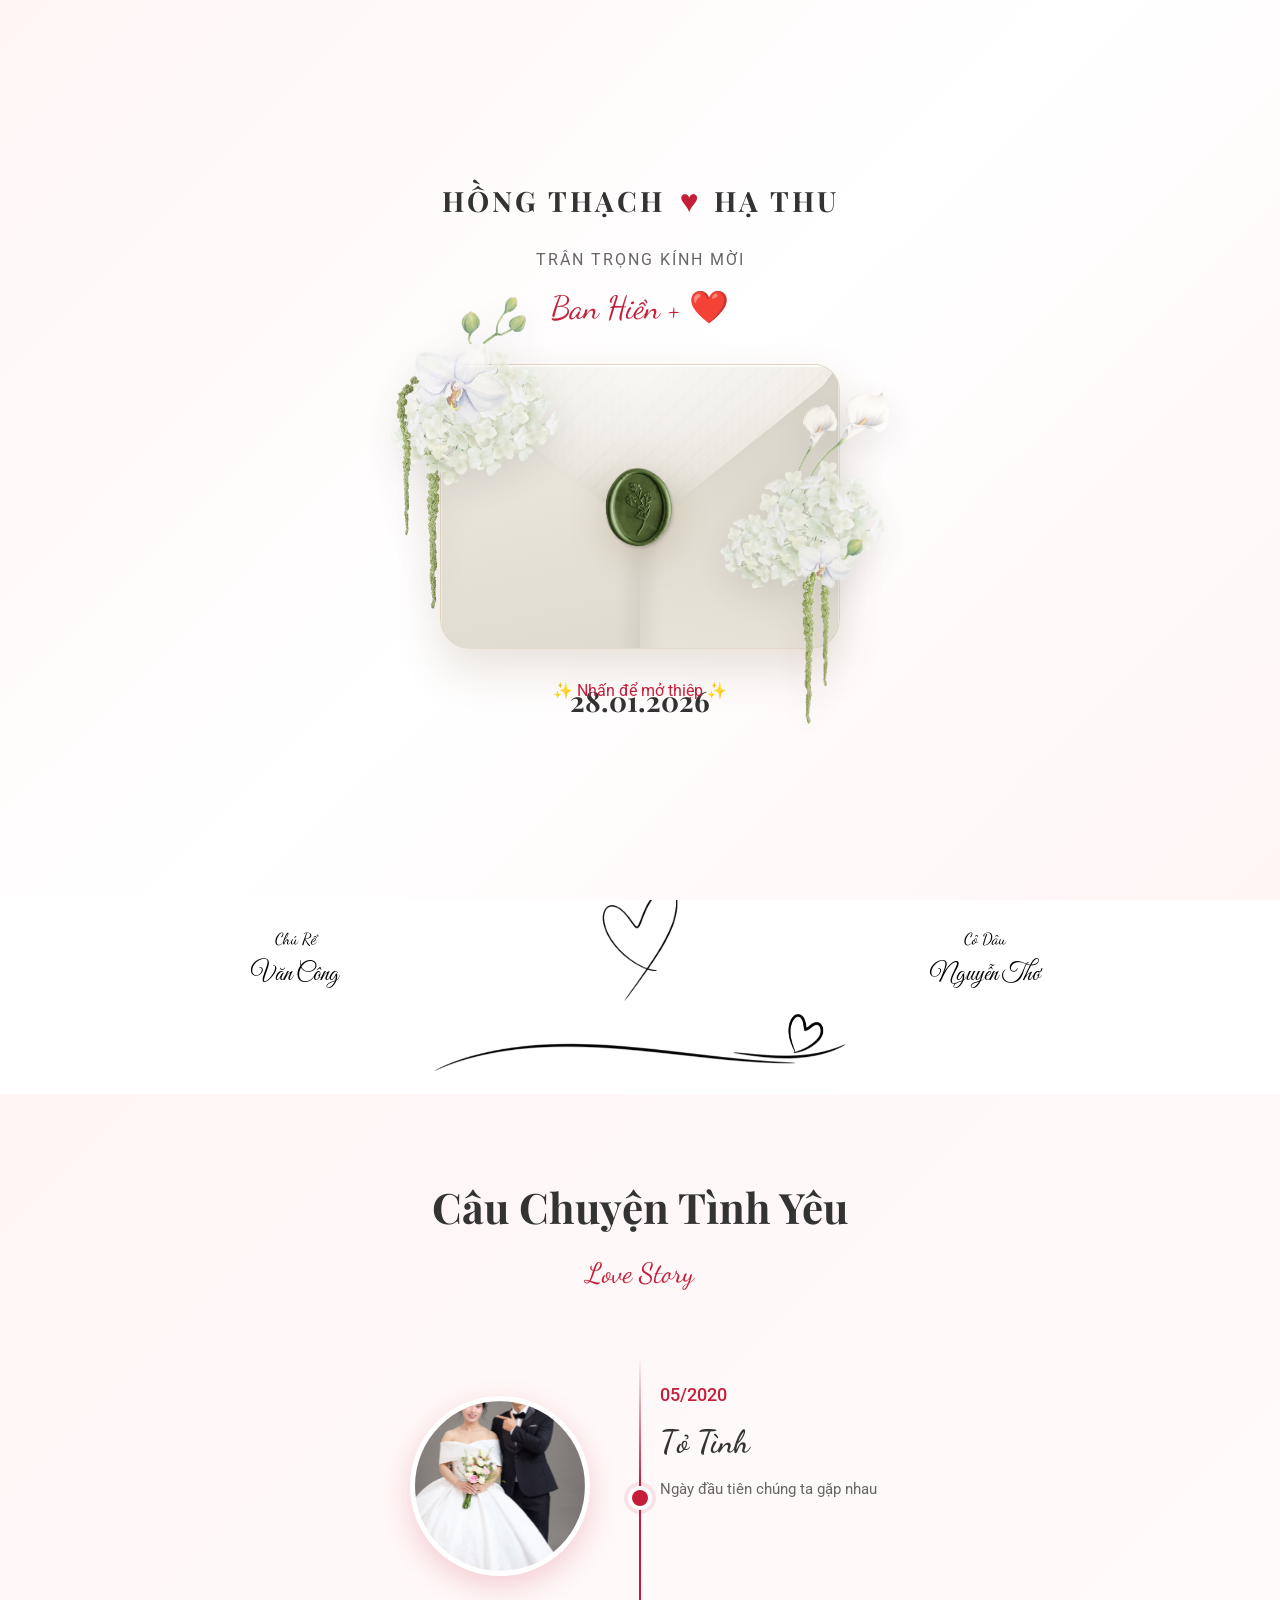
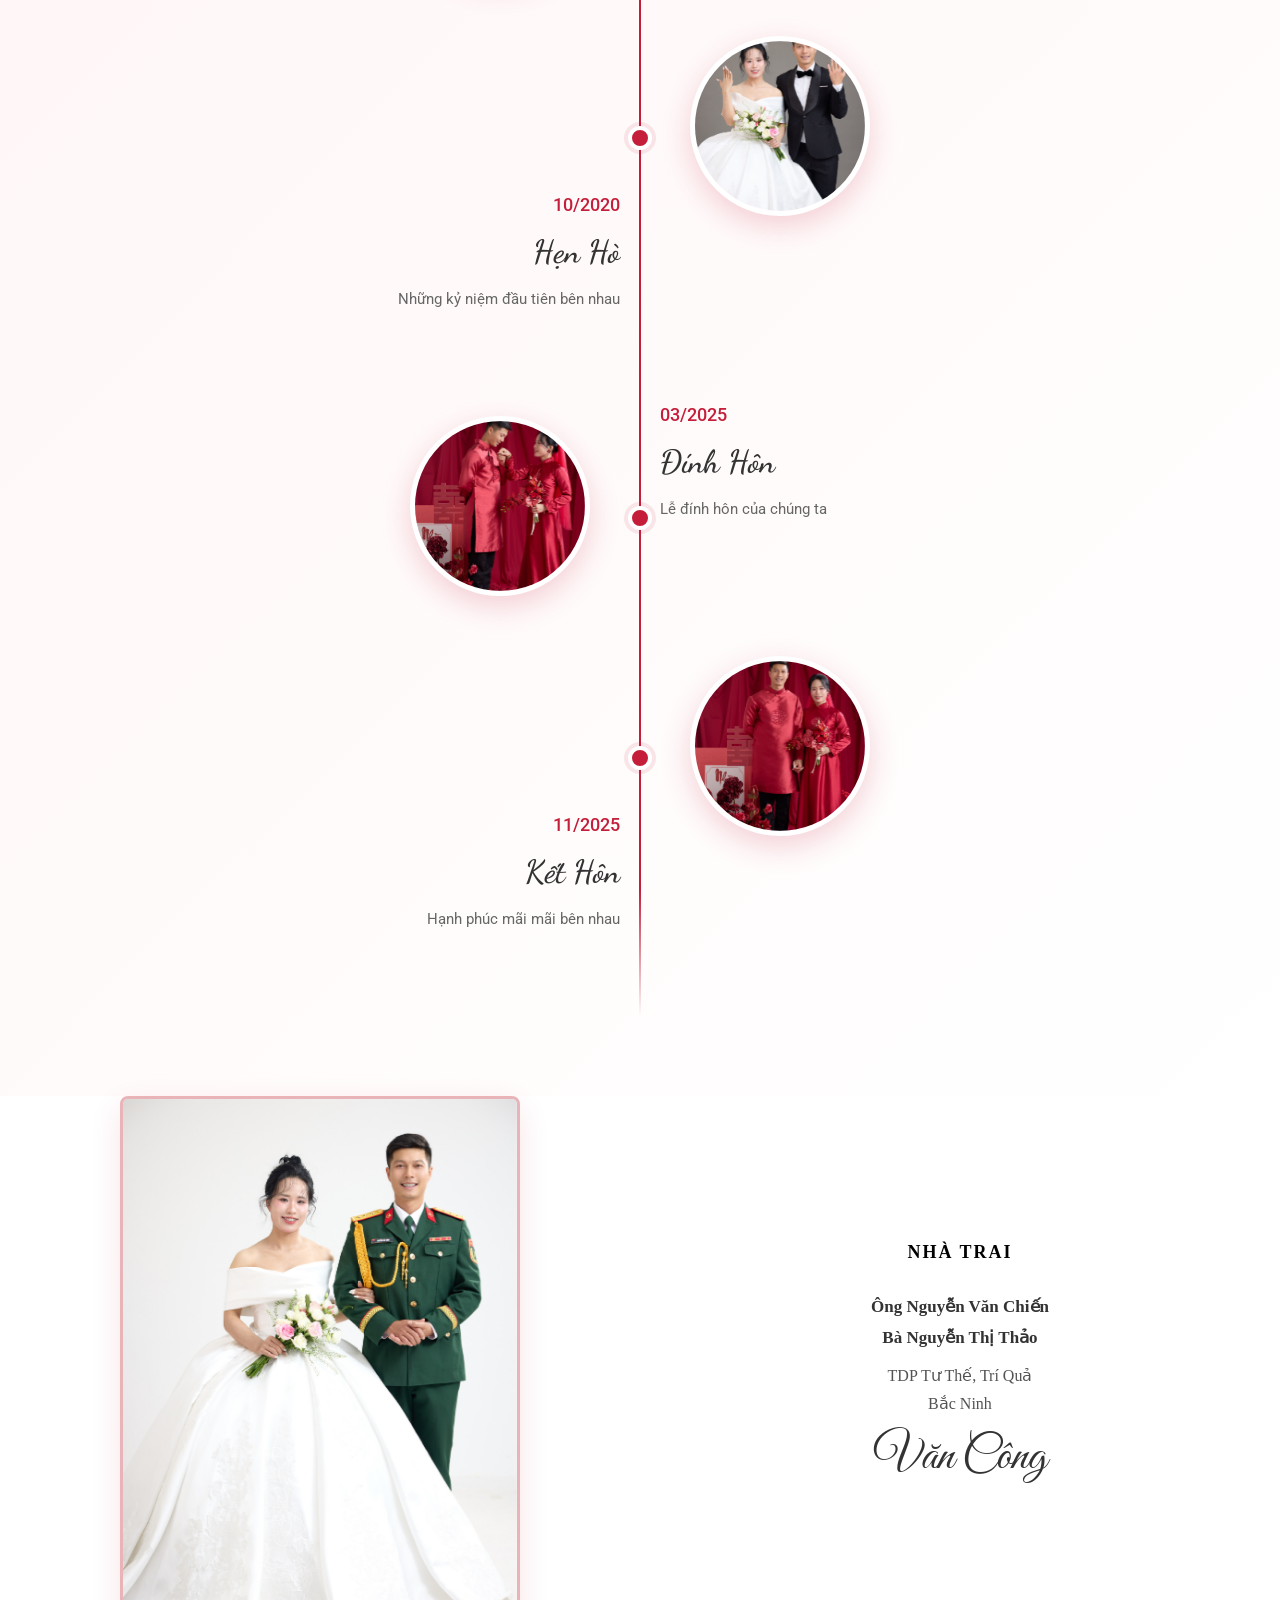
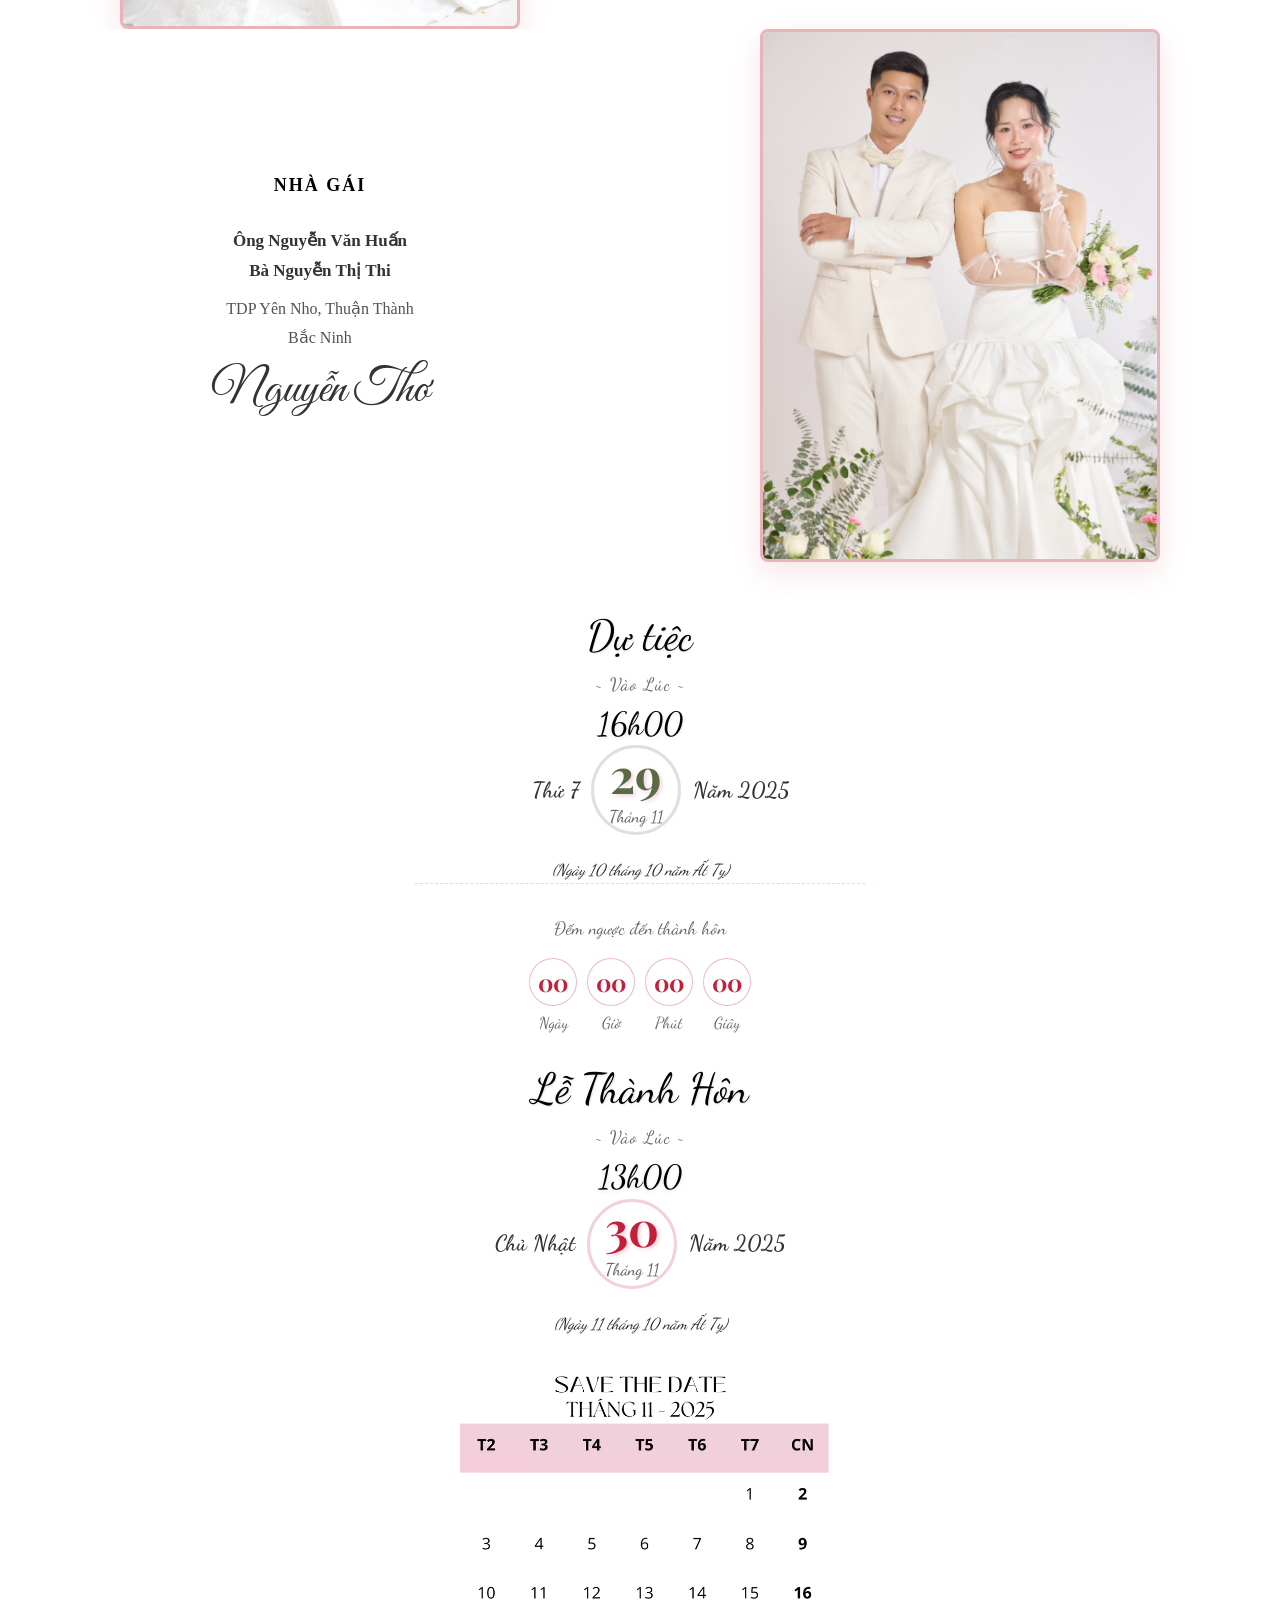
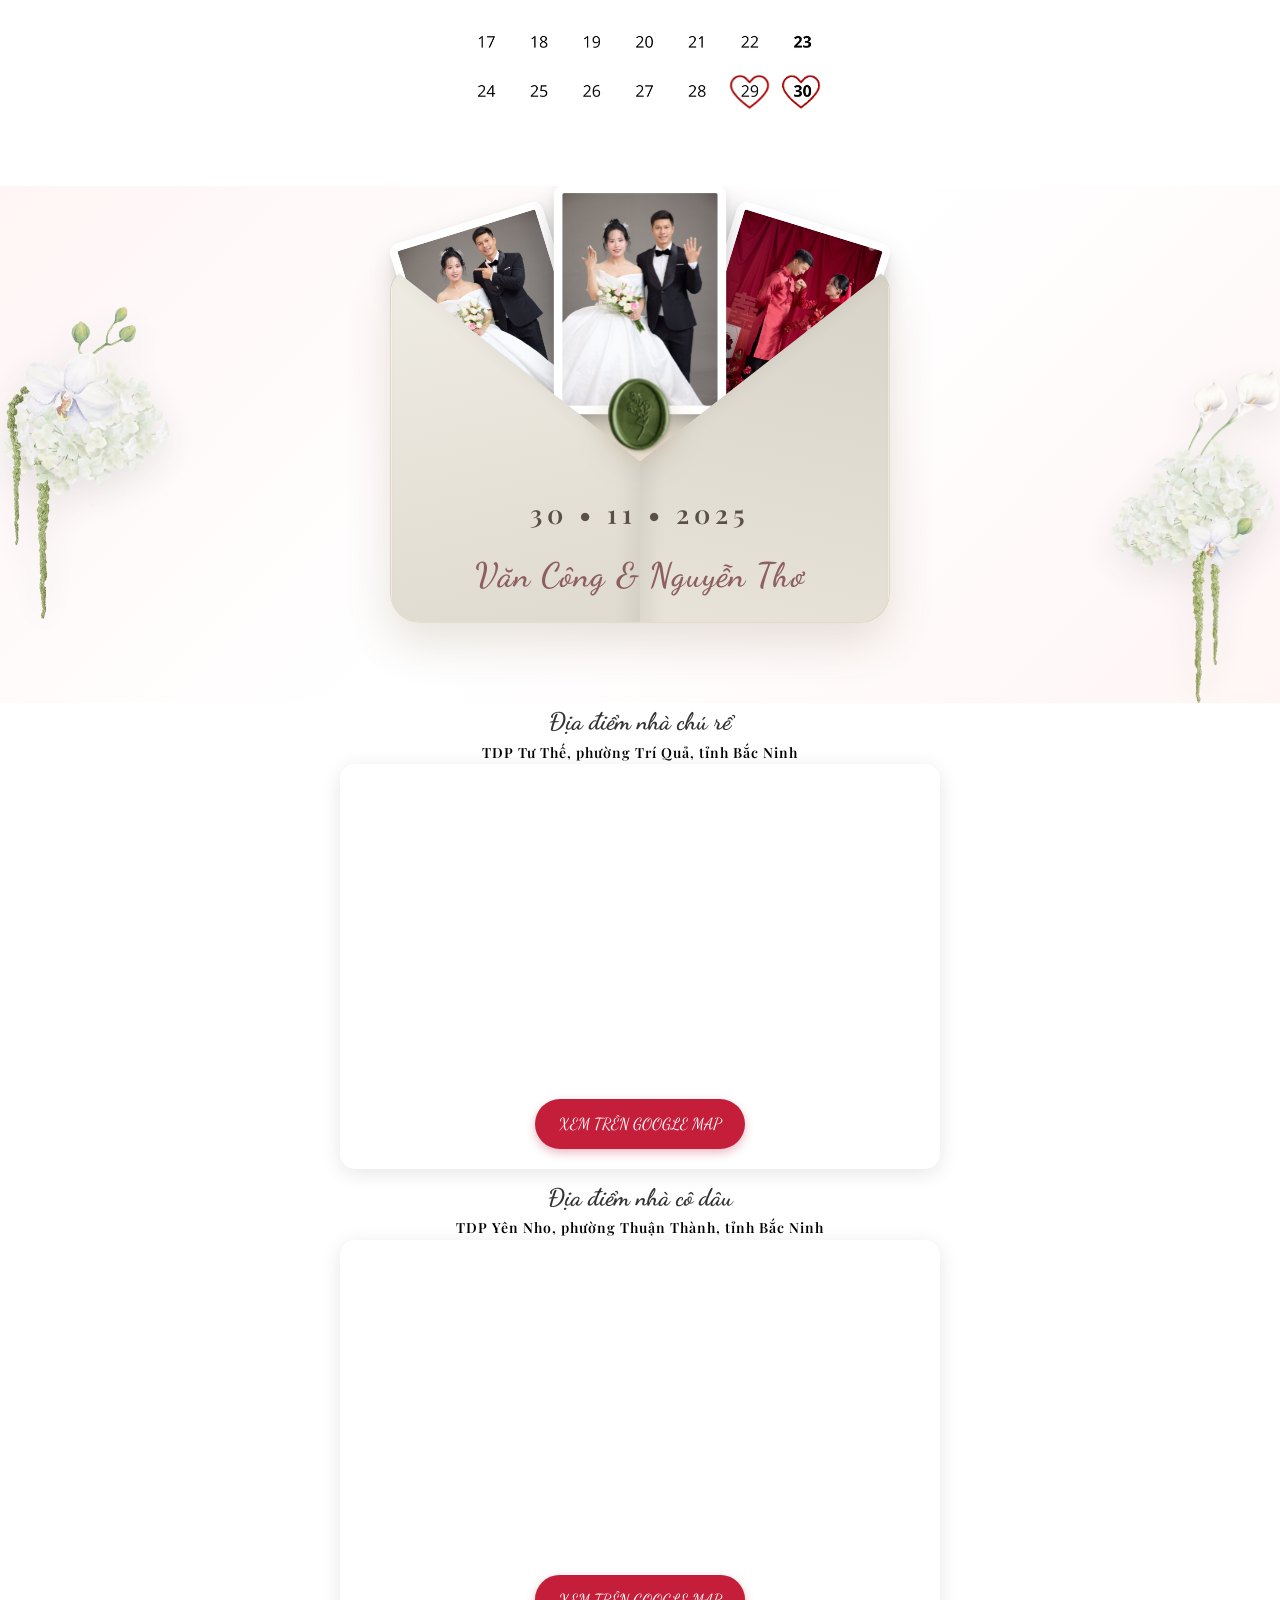
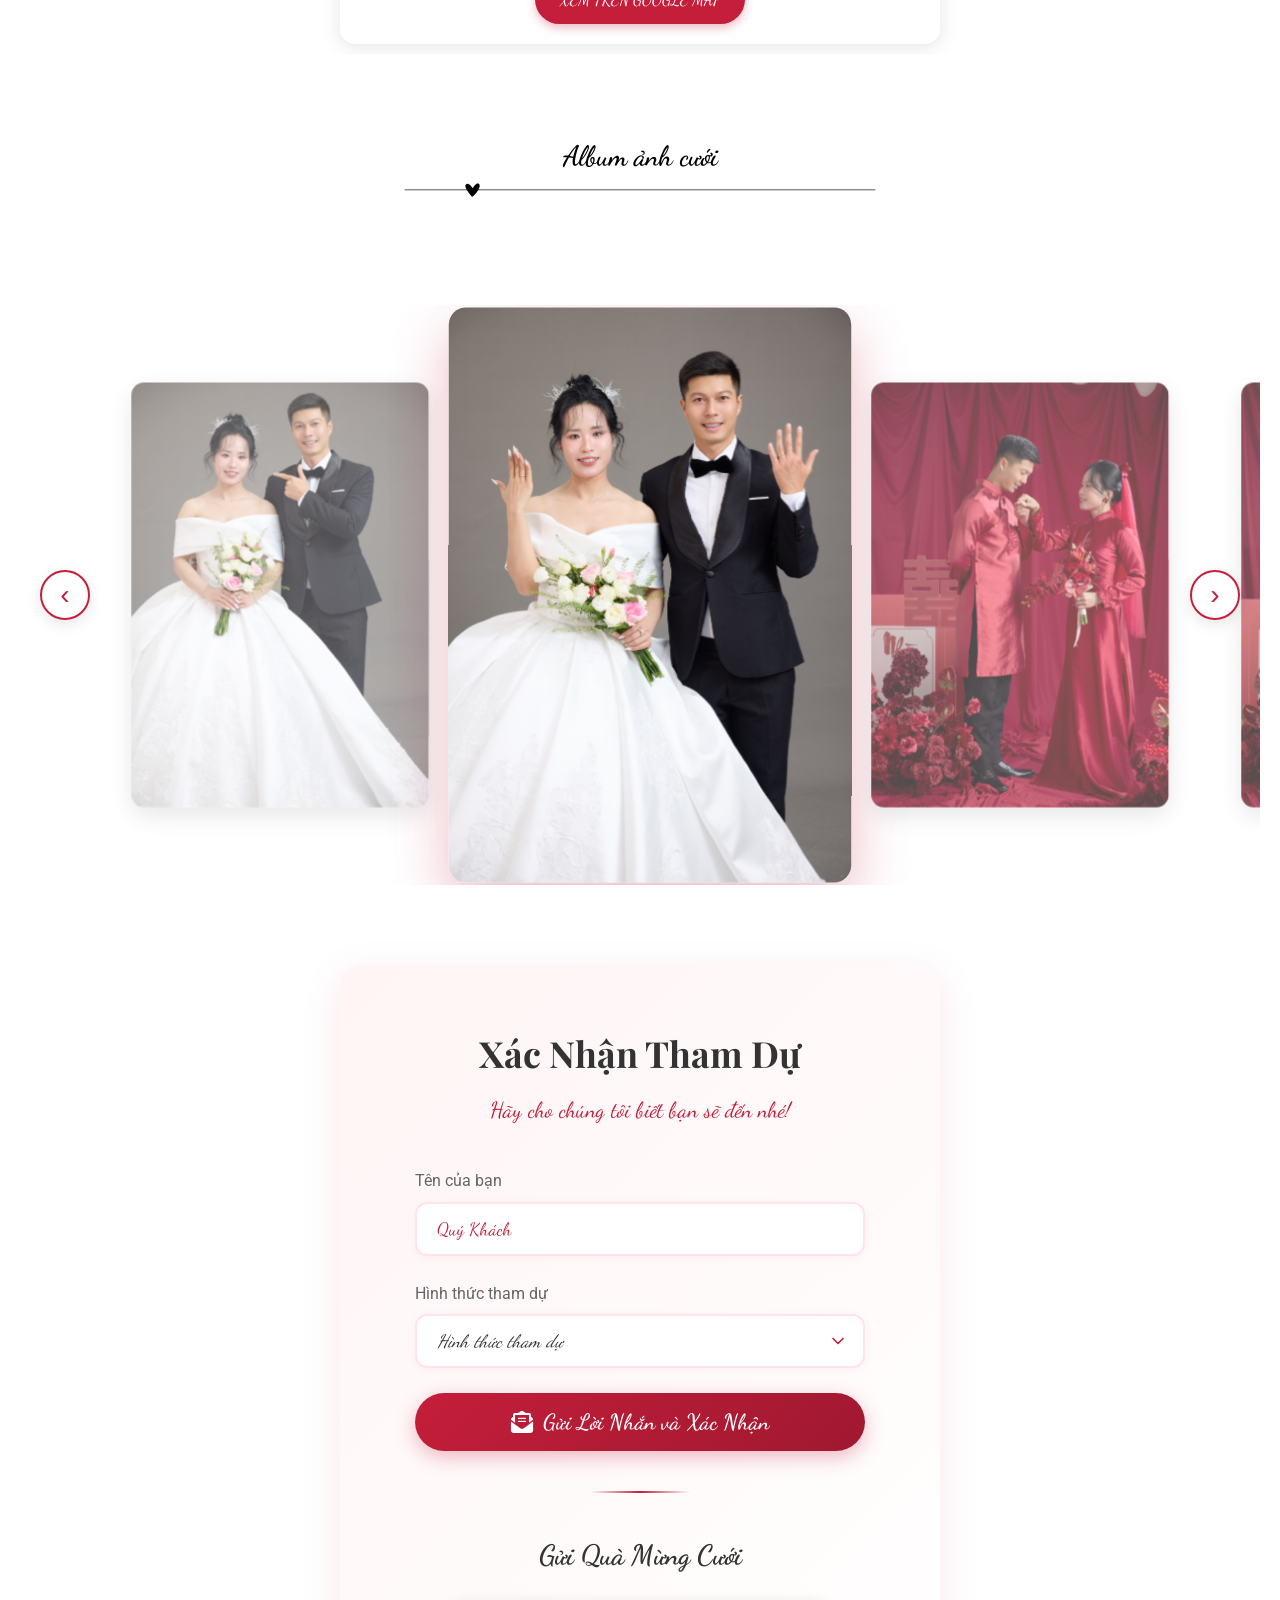
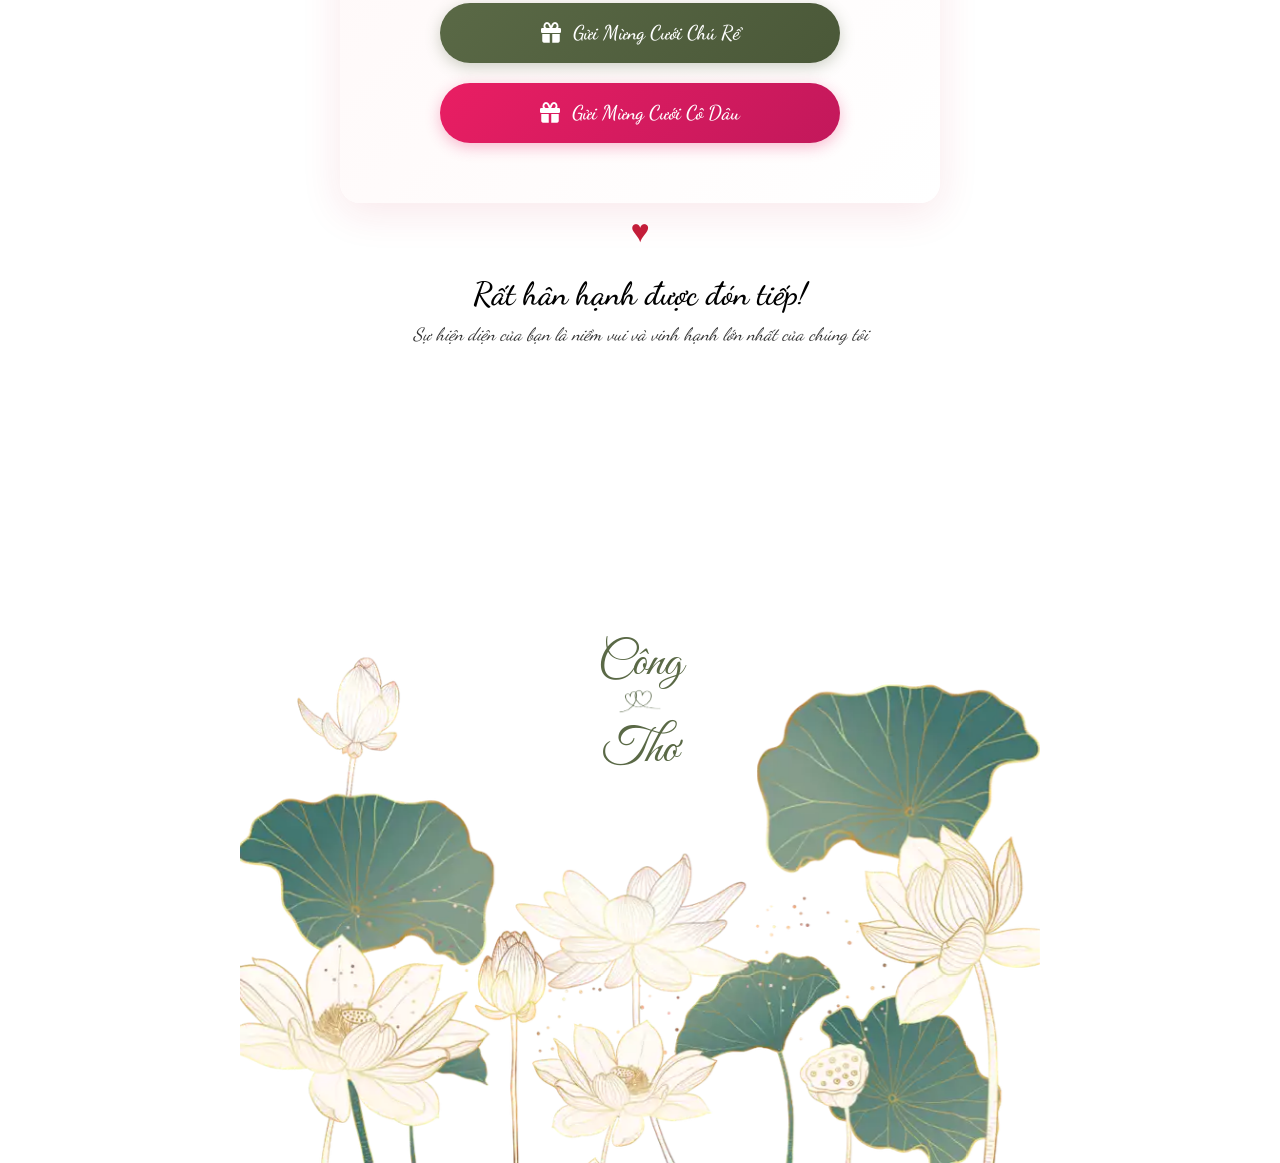
==== commit a1a58887: "new update" ====
--- a/index.html
+++ b/index.html
@@ -119,6 +119,13 @@
     <link
       href="https://fonts.googleapis.com/css2?family=Dancing+Script:wght@400;500;600;700&family=Great+Vibes&family=Playfair+Display:wght@400;700&family=Roboto:wght@300;400;500&display=swap"
       rel="stylesheet"
+    />
+    <link
+      rel="stylesheet"
+      href="https://cdnjs.cloudflare.com/ajax/libs/font-awesome/6.5.1/css/all.min.css"
+      integrity="sha512-DTOQO9RWCH3ppGqcWaEA1BIZOC6xxalwEsw9c2QQeAIftl+Vegovlnee1c9QX4TctnWMn13TZye+giMm8e2LwA=="
+      crossorigin="anonymous"
+      referrerpolicy="no-referrer"
     />
 
     <style>
--- a/css/album.css
+++ b/css/album.css
@@ -143,12 +143,15 @@
   font-size: 28px;
   color: #c41e3a;
   cursor: pointer;
-  z-index: 100;
   display: flex;
   align-items: center;
   justify-content: center;
   transition: all 0.3s ease;
   box-shadow: 0 4px 15px rgba(0, 0, 0, 0.1);
+  z-index: 99999;
+  pointer-events: auto;
+  -webkit-tap-highlight-color: transparent;
+  touch-action: manipulation;
 }
 
 .album-nav:hover {
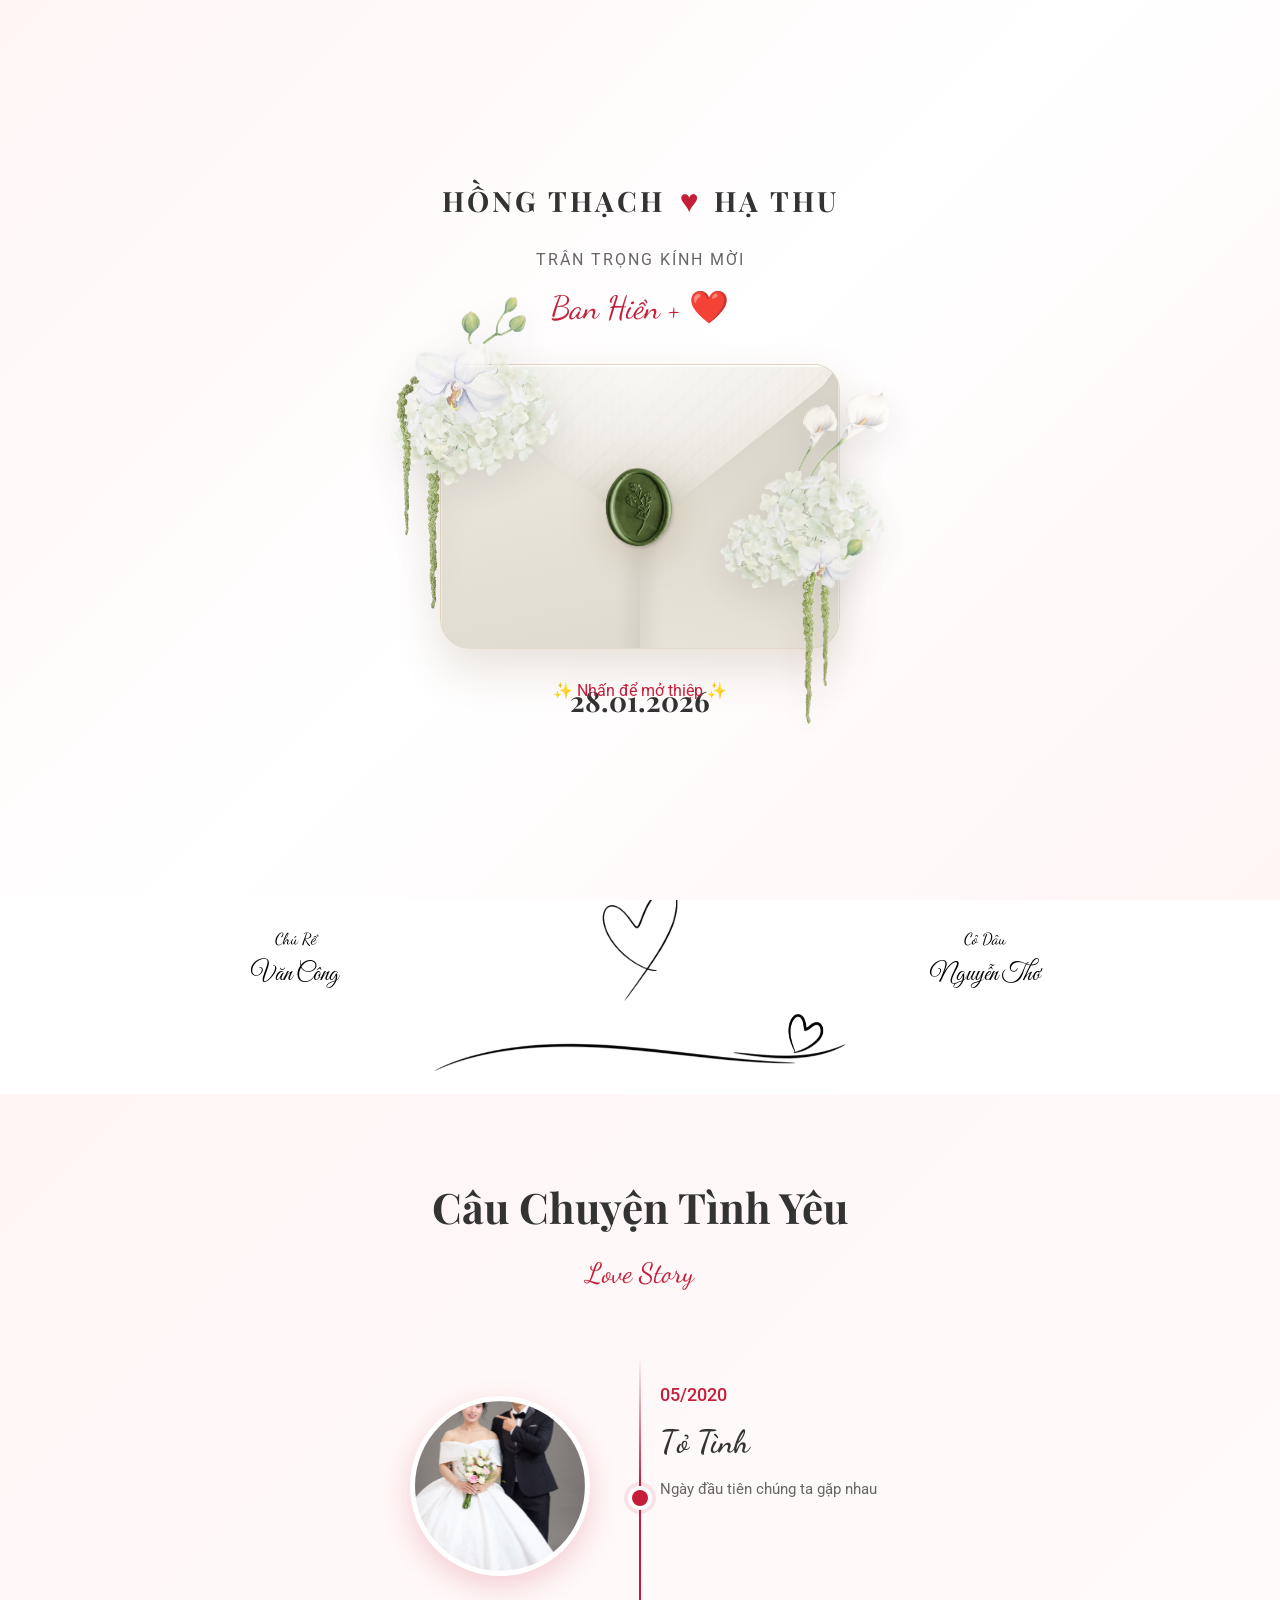
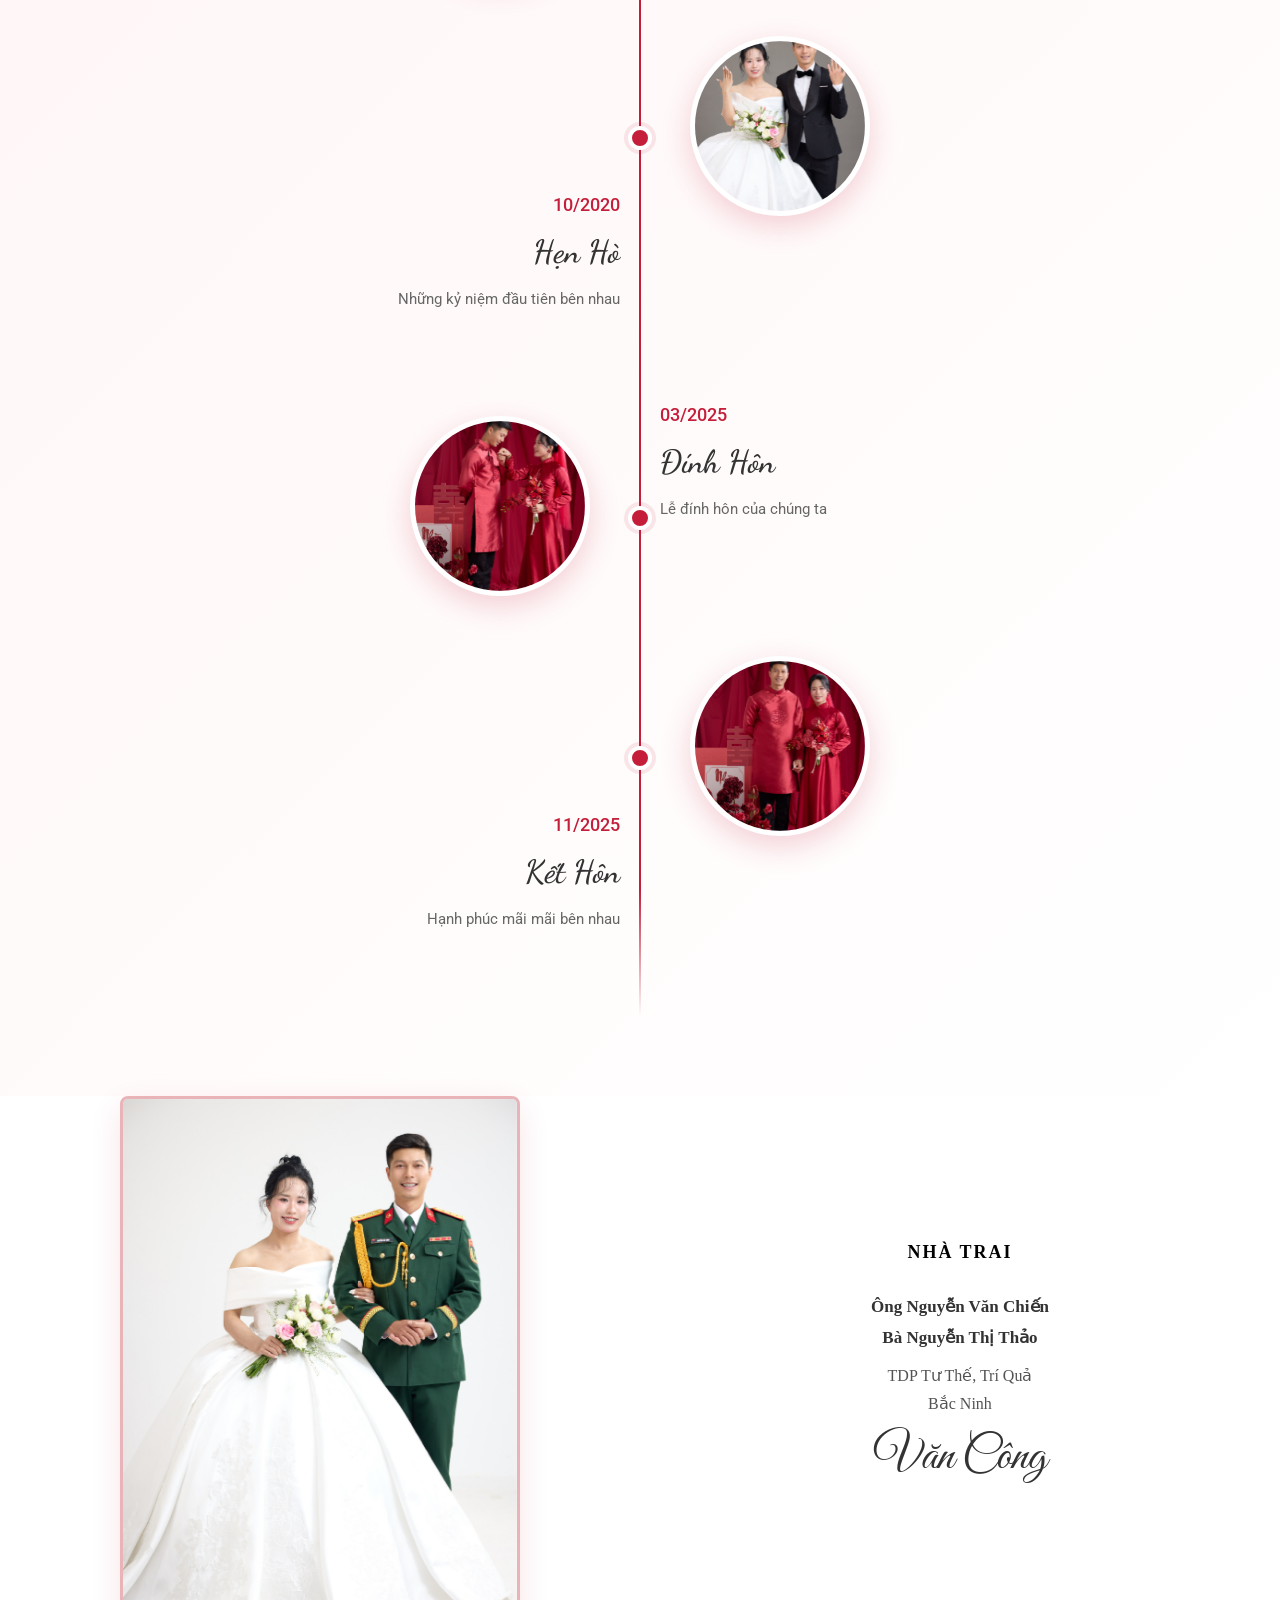
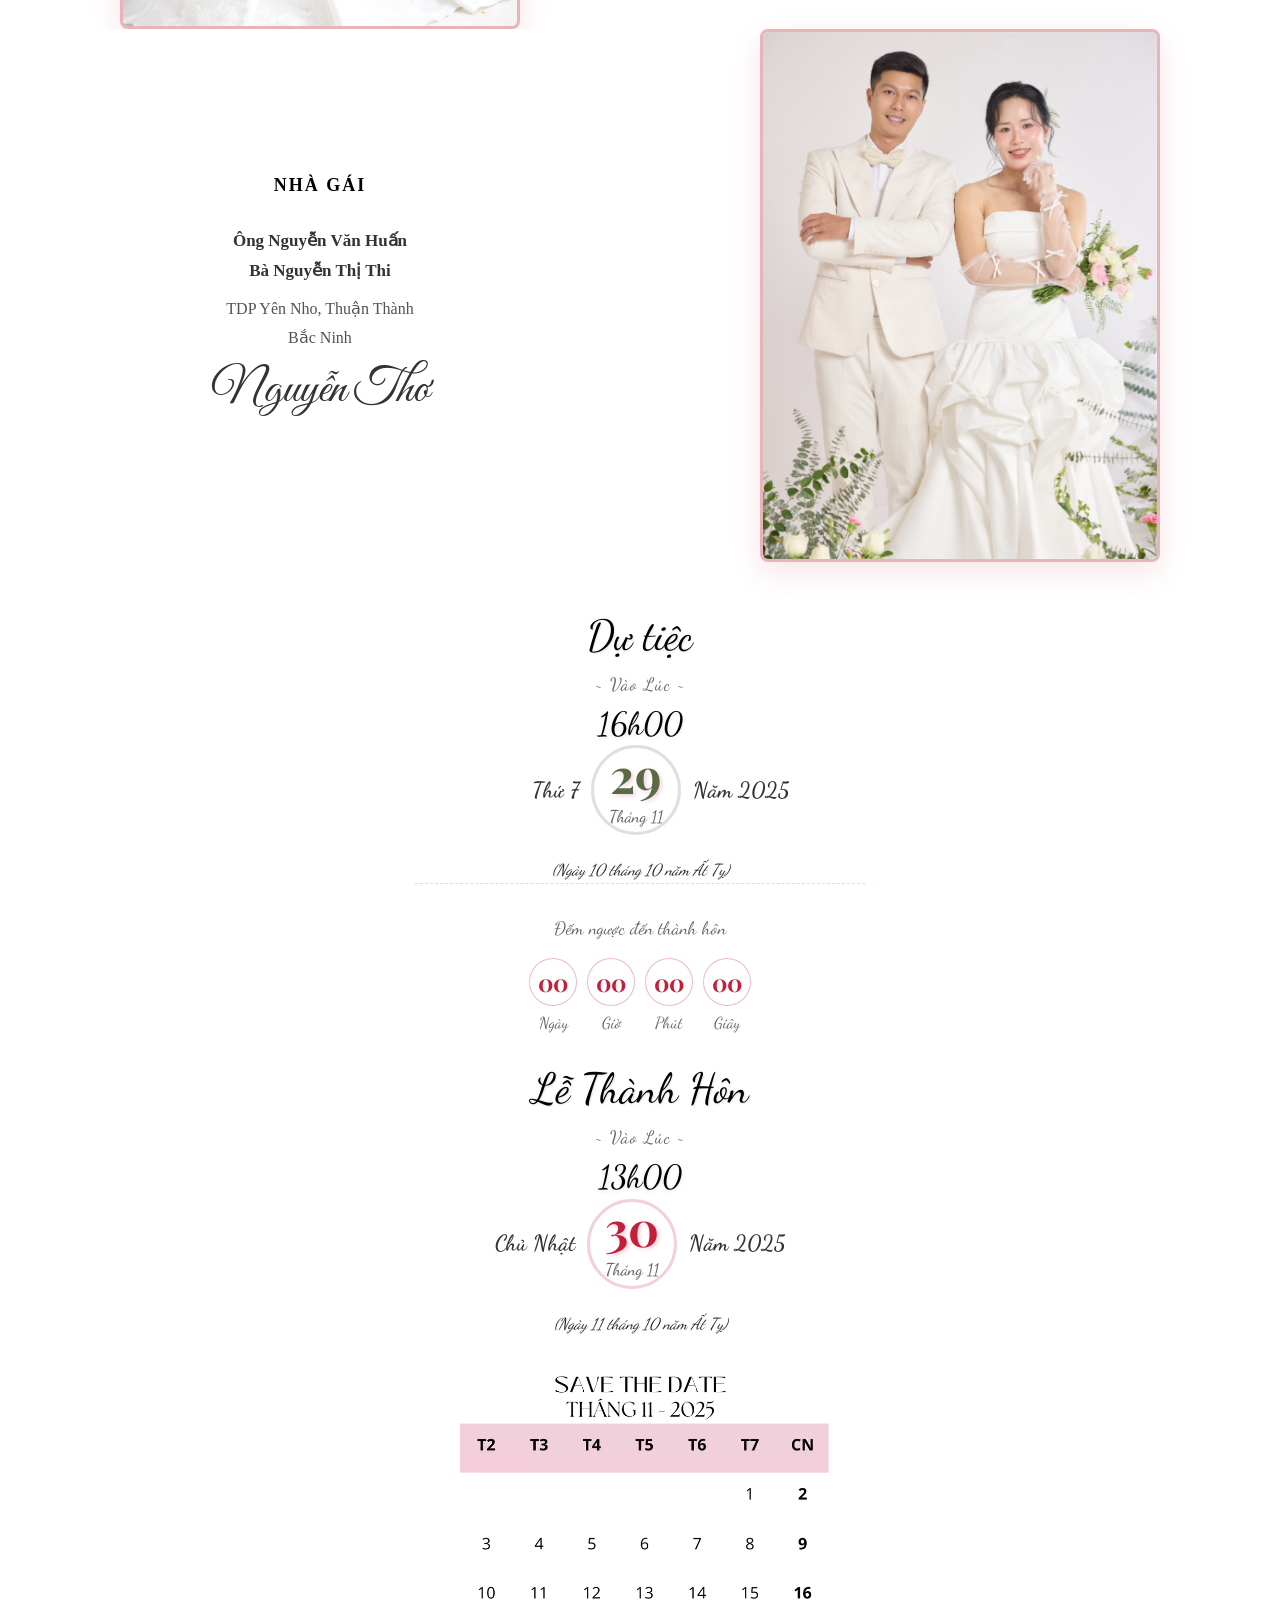
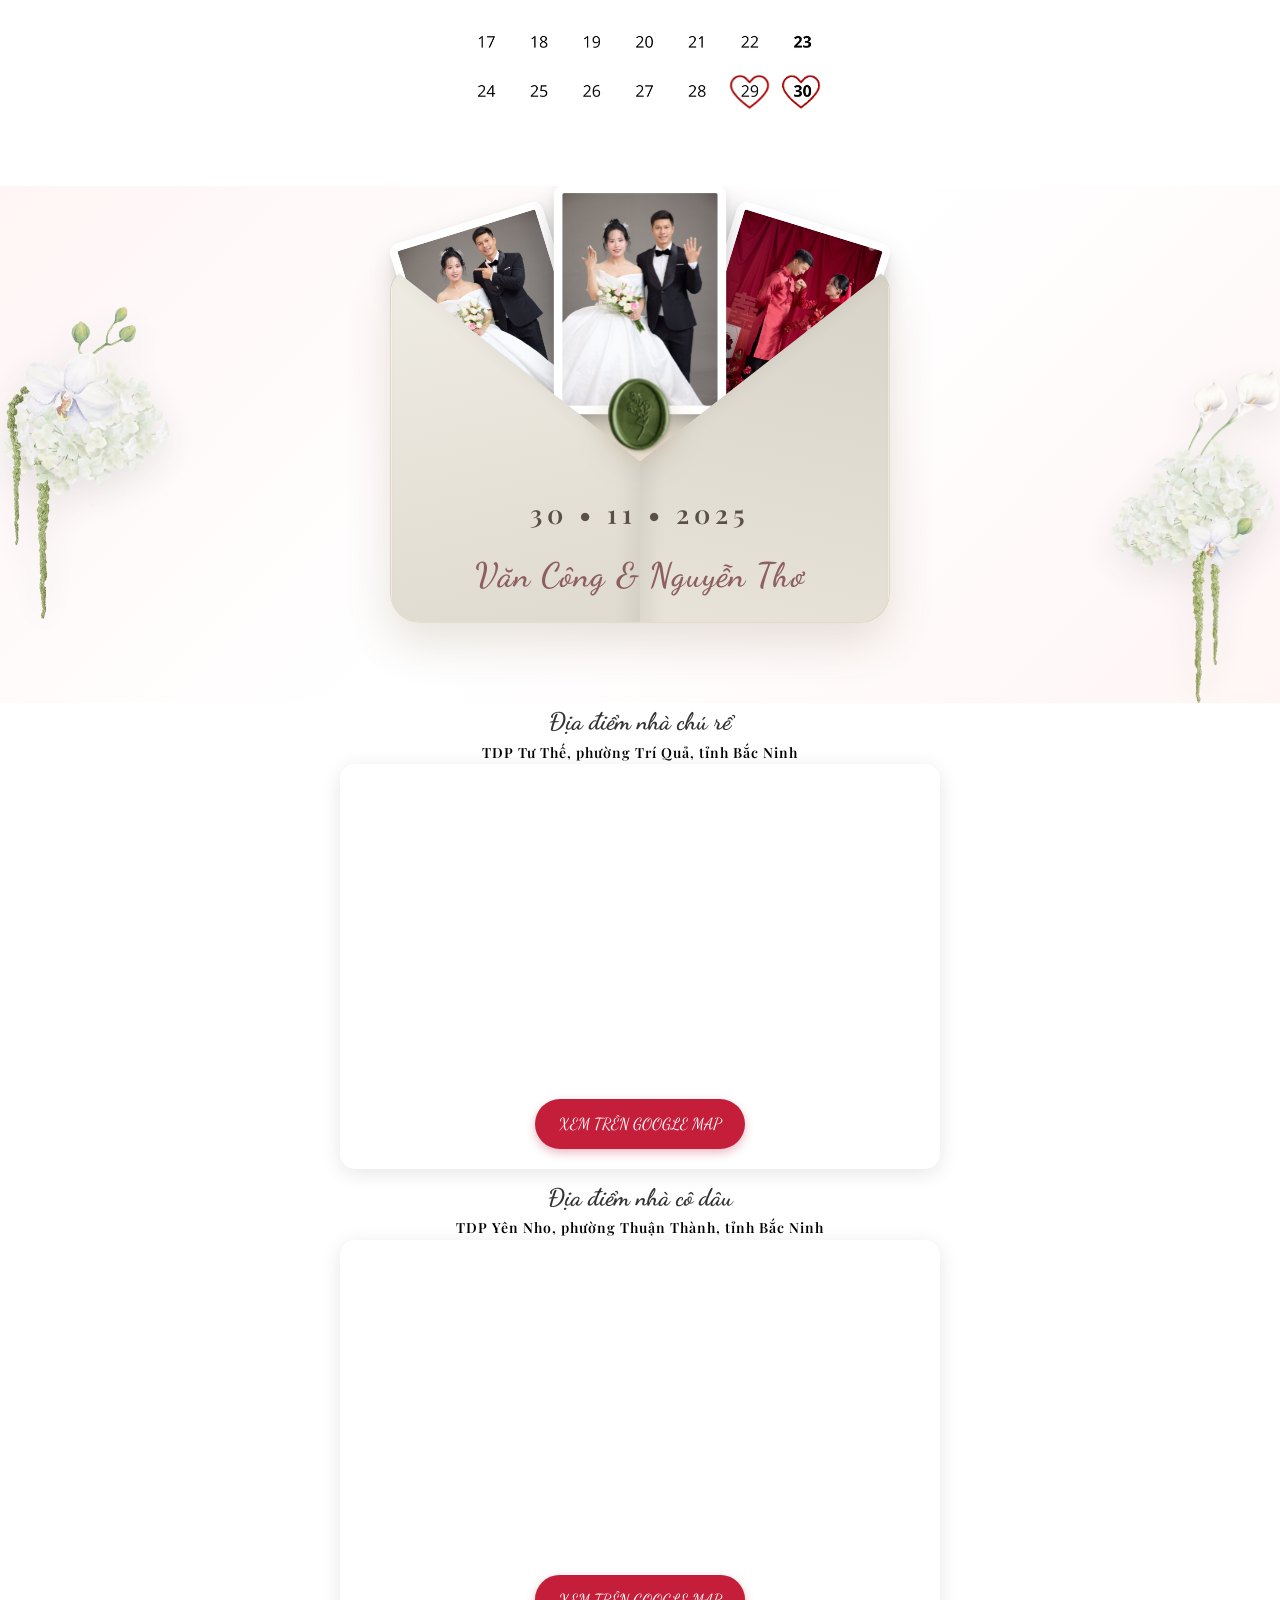
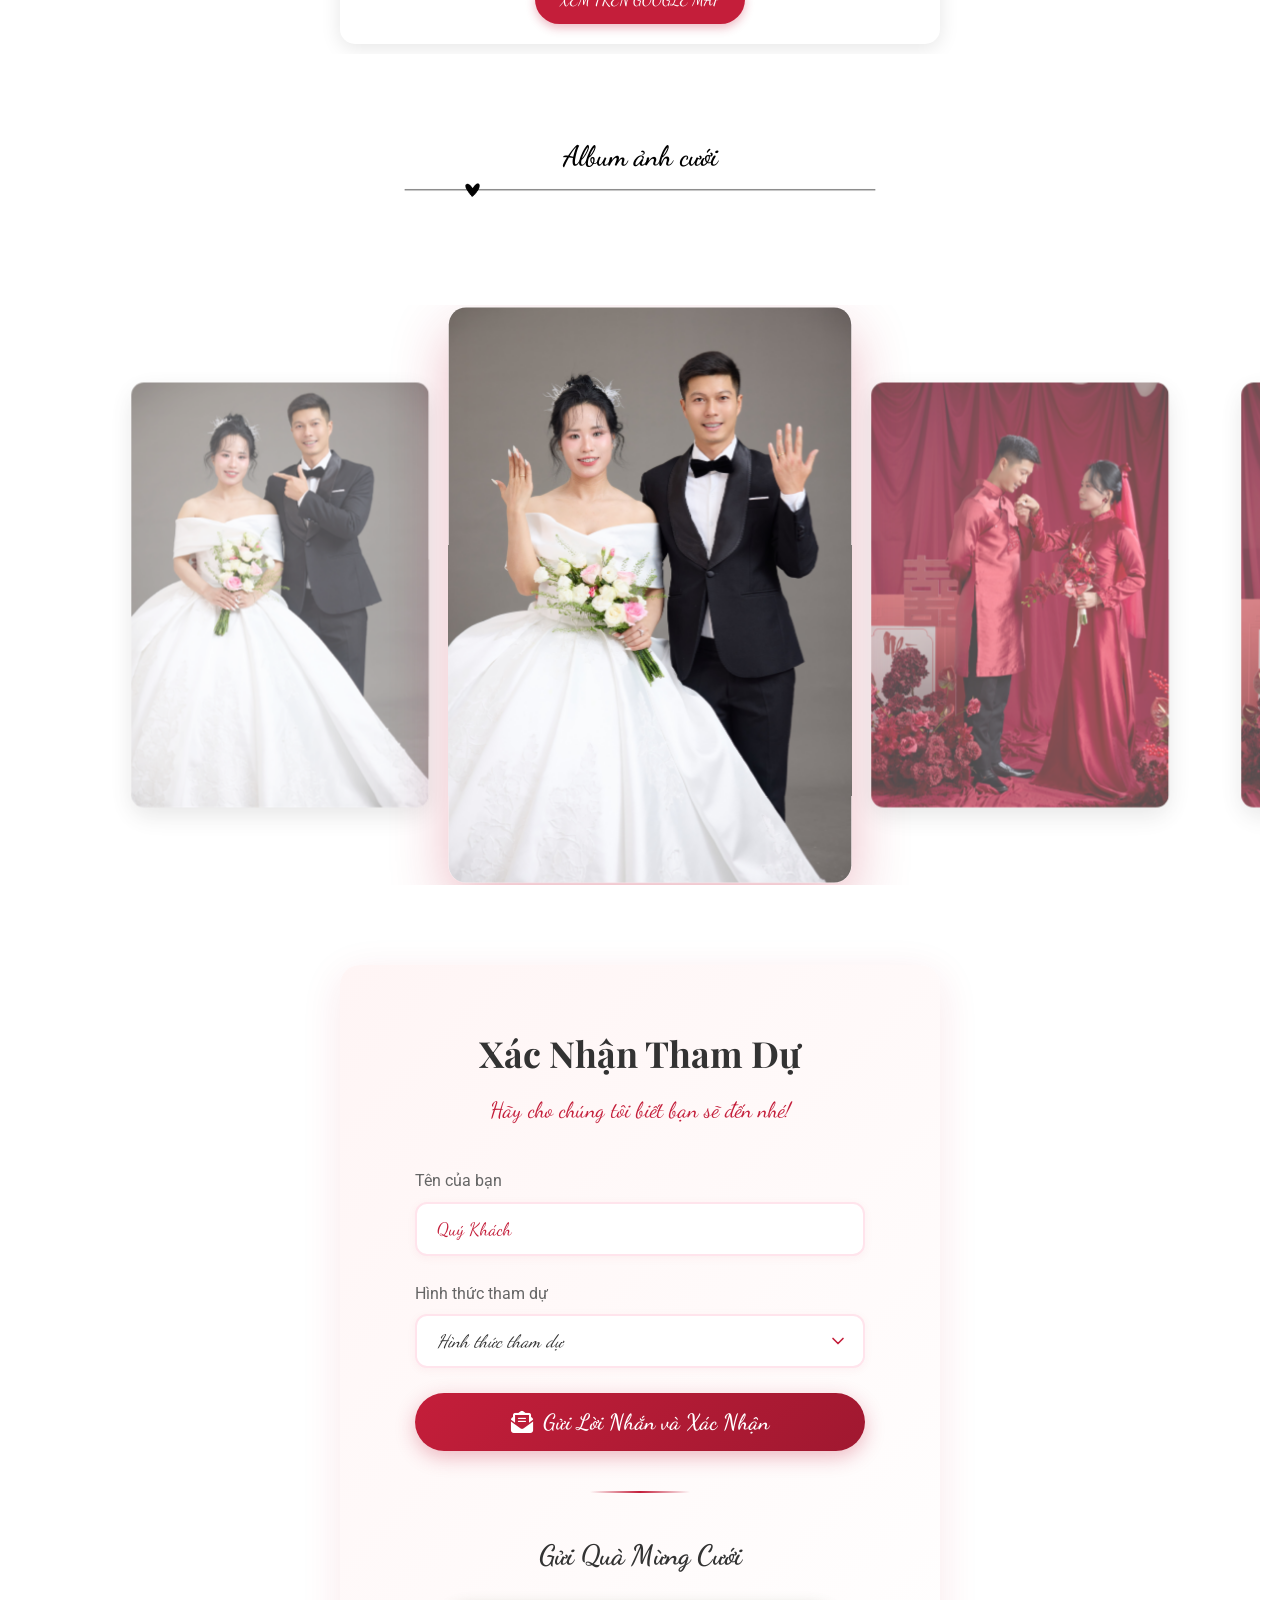
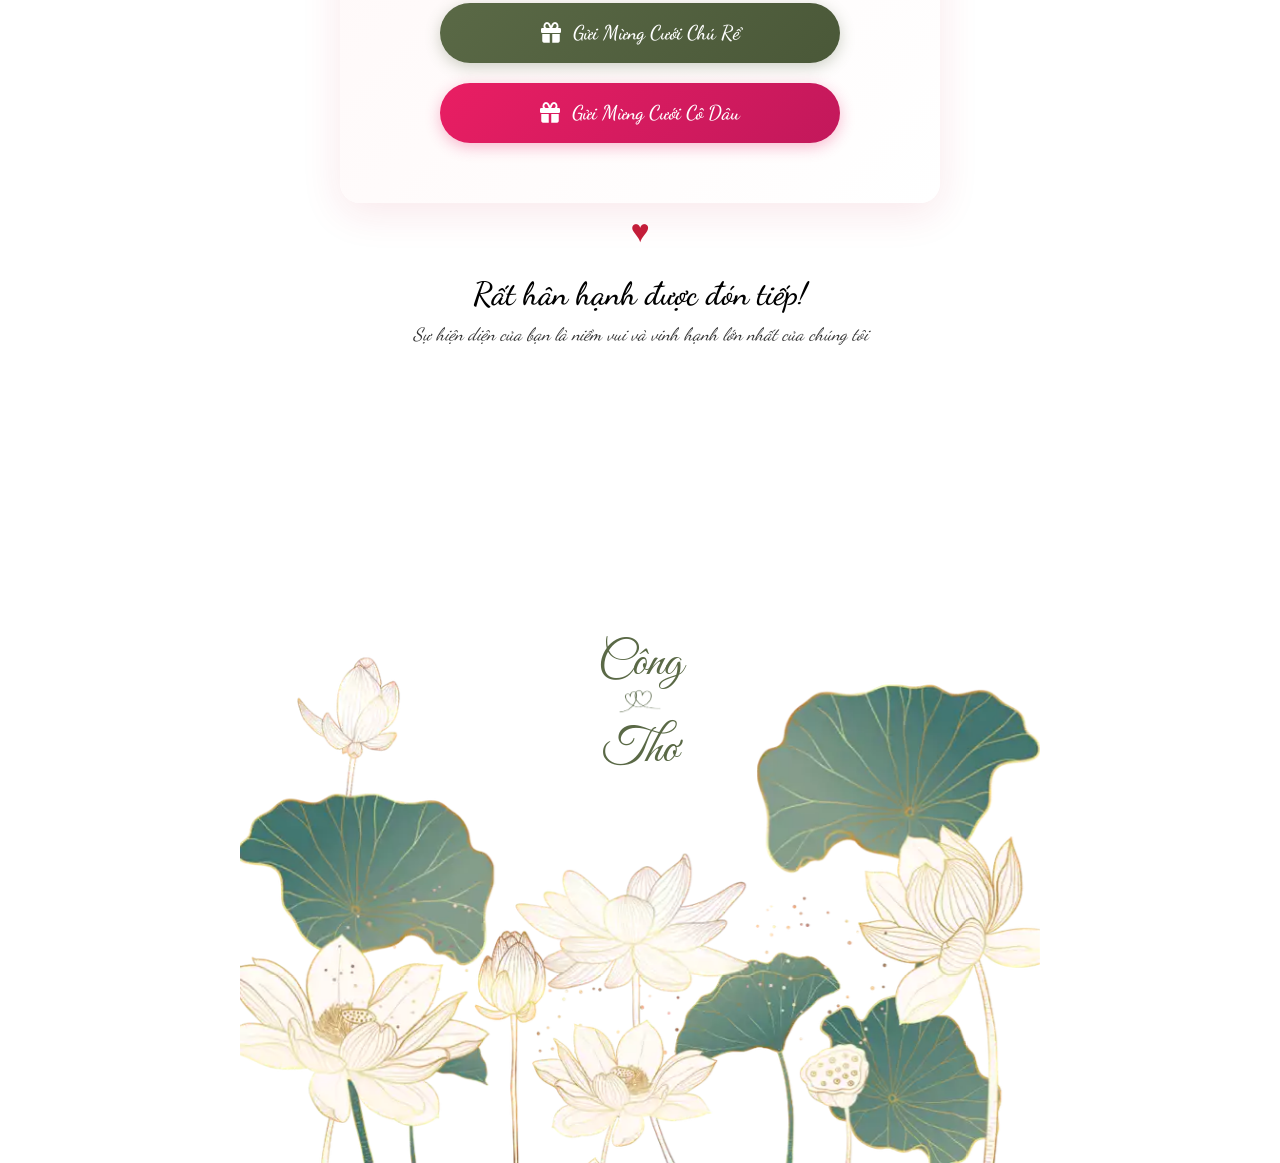
==== commit eb09854c: "new update" ====
--- a/index.html
+++ b/index.html
@@ -2831,7 +2831,7 @@
             </div>
 
             <!-- Navigation Arrows -->
-            <button
+            <!-- <button
               type="button"
               class="album-nav album-prev"
               aria-label="Previous"
@@ -2844,7 +2844,7 @@
               aria-label="Next"
             >
               ›
-            </button>
+            </button> -->
           </div>
         </div>
       </section>
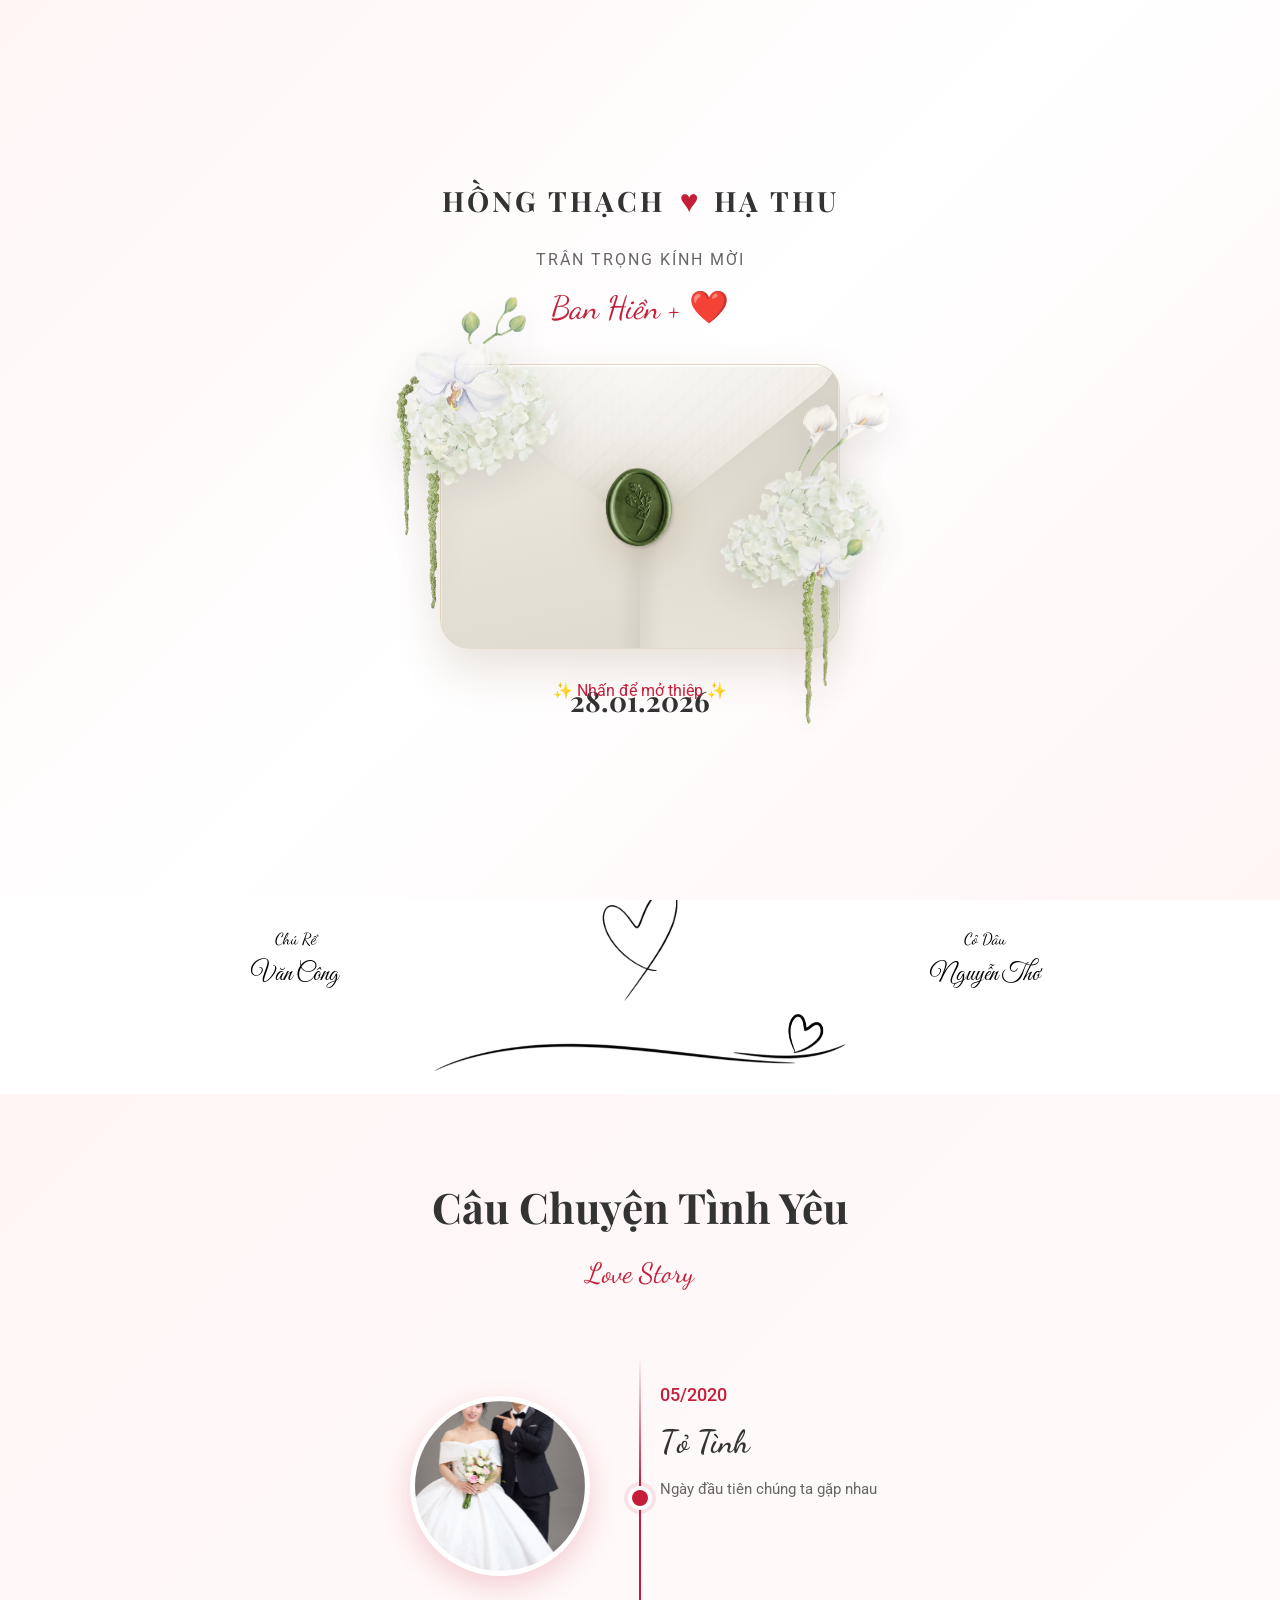
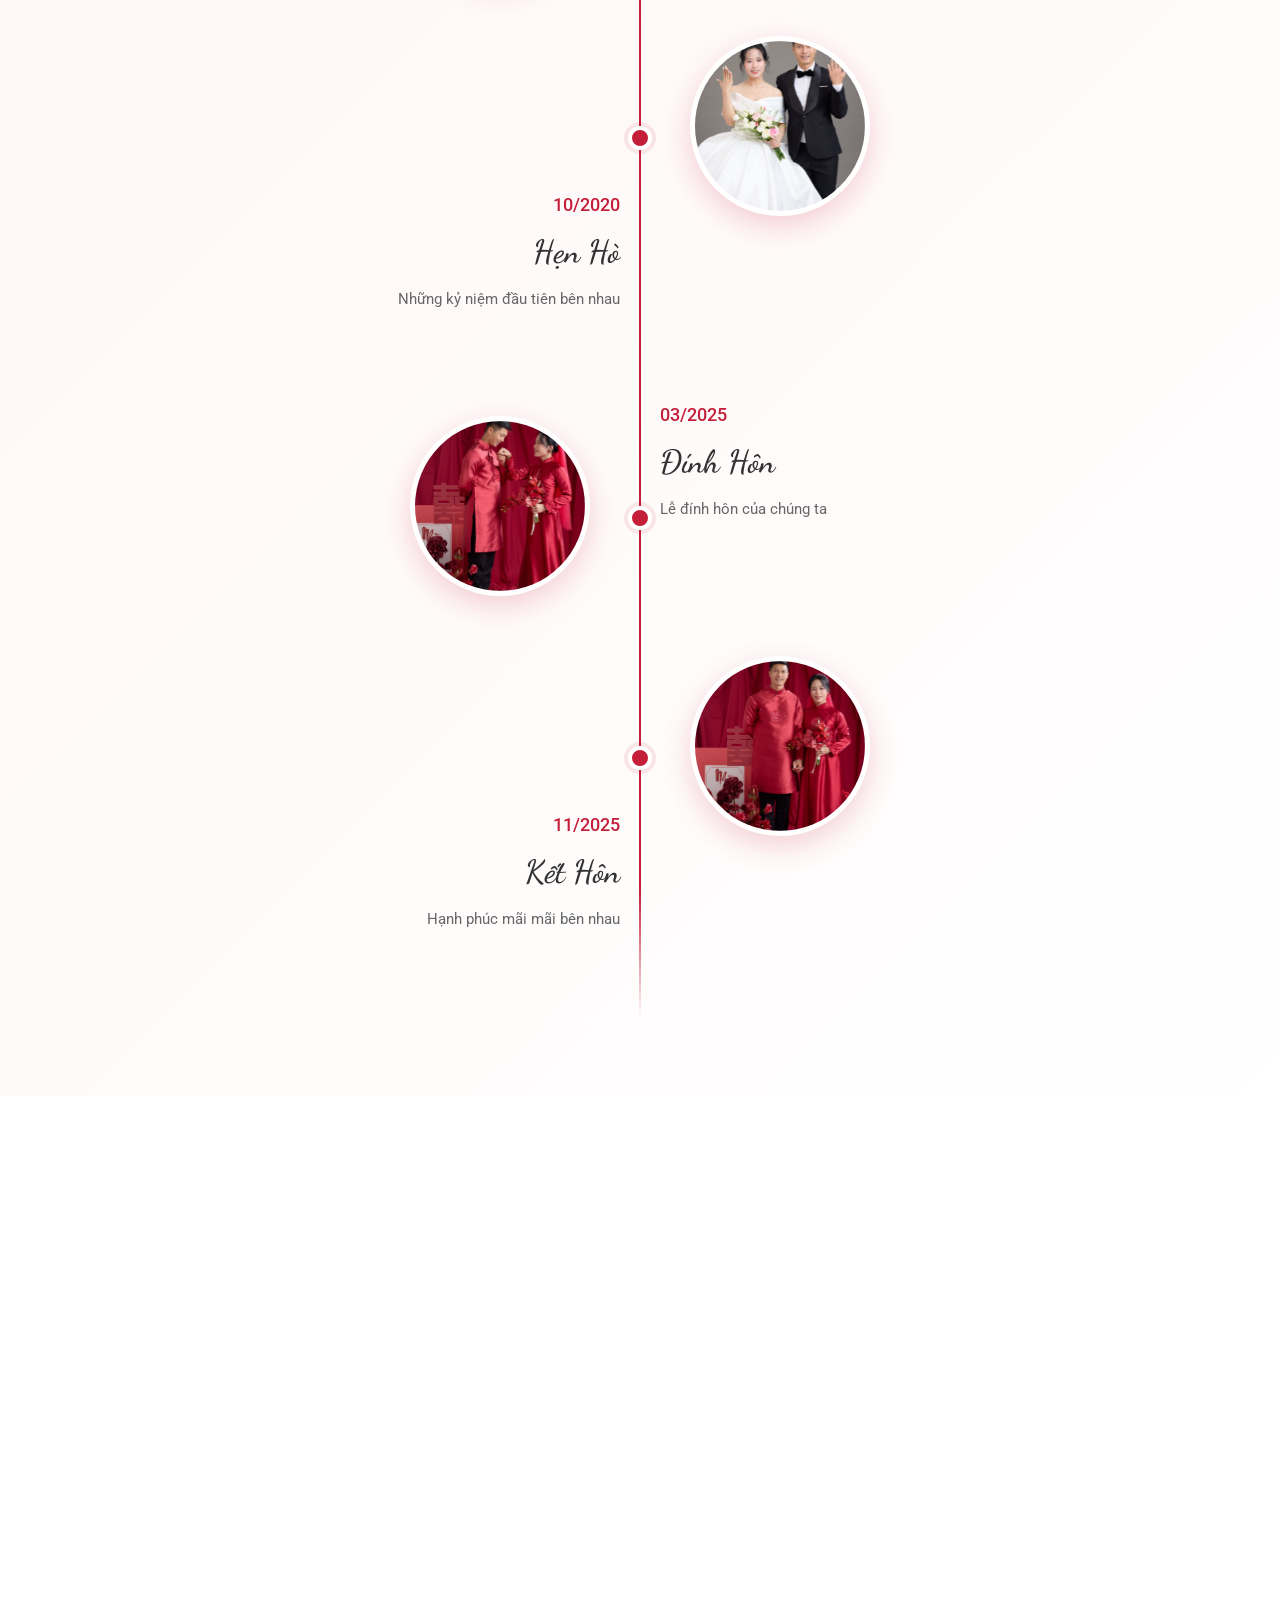
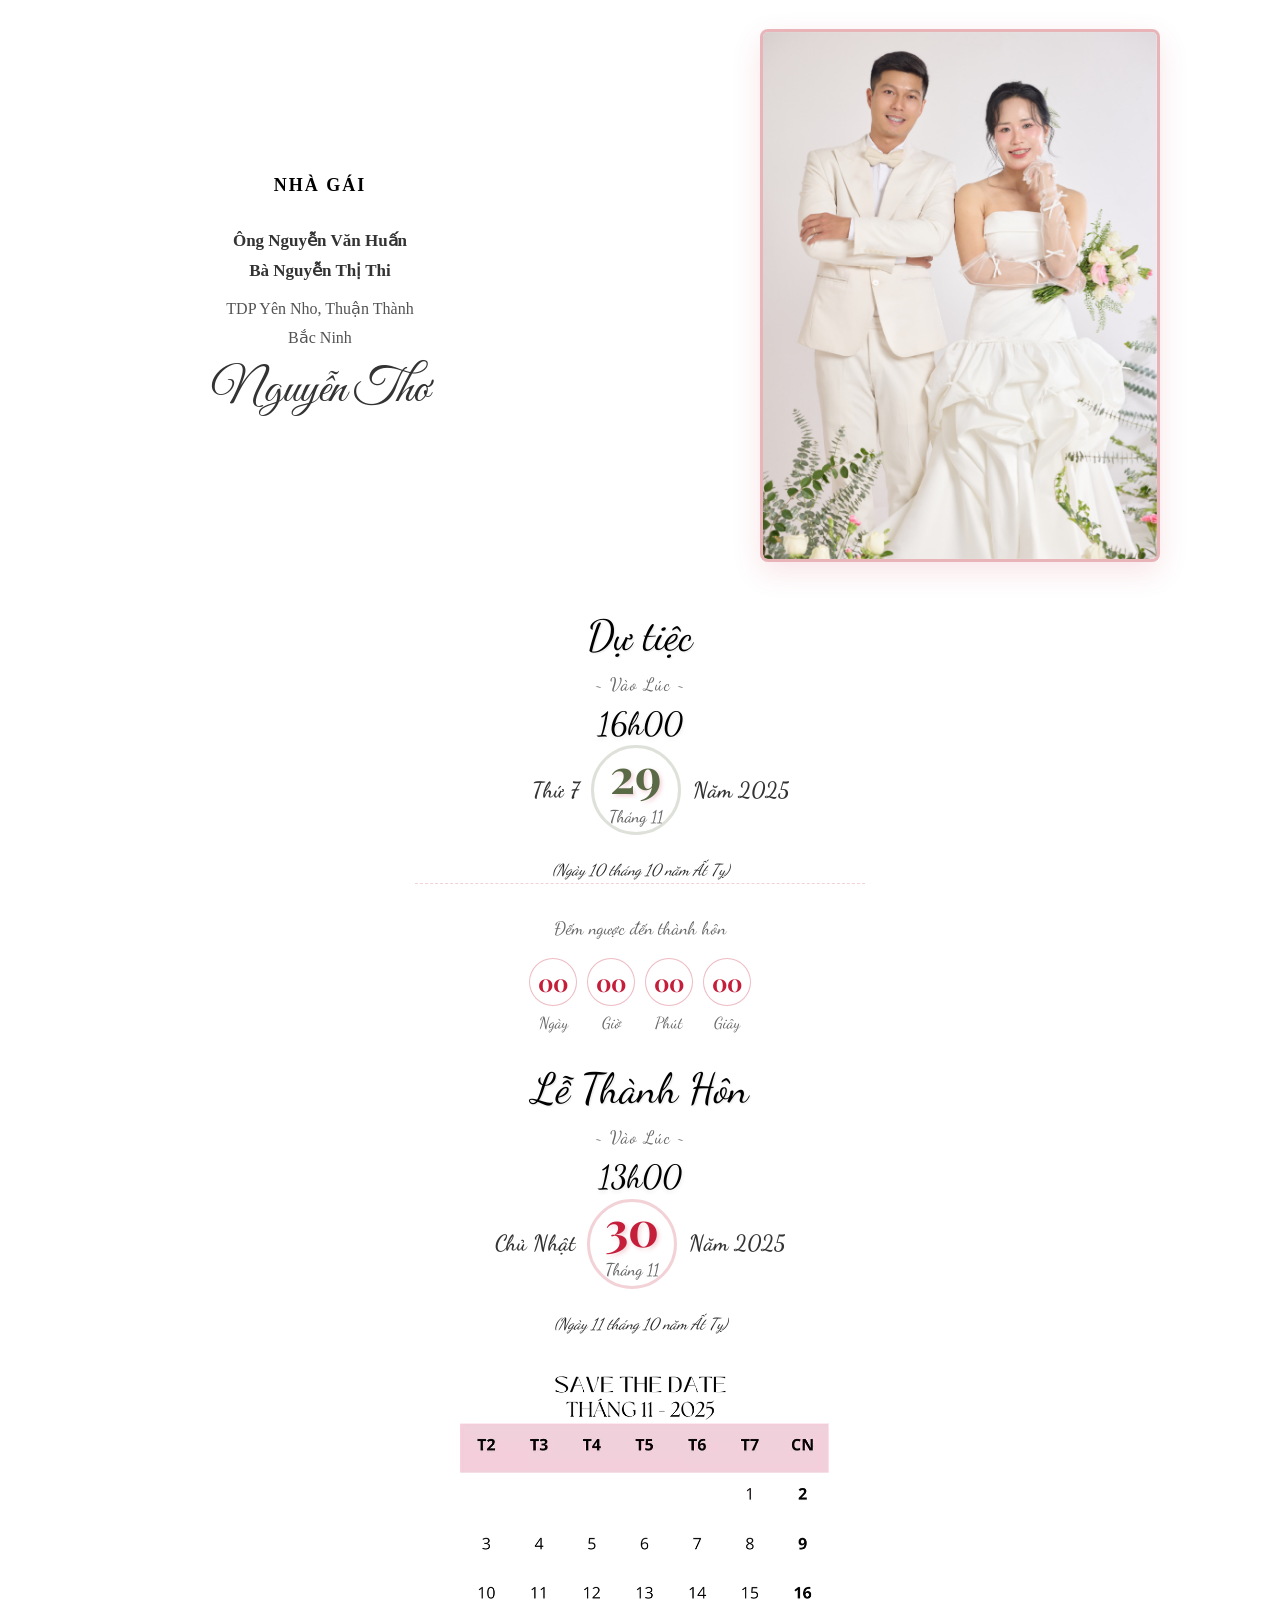
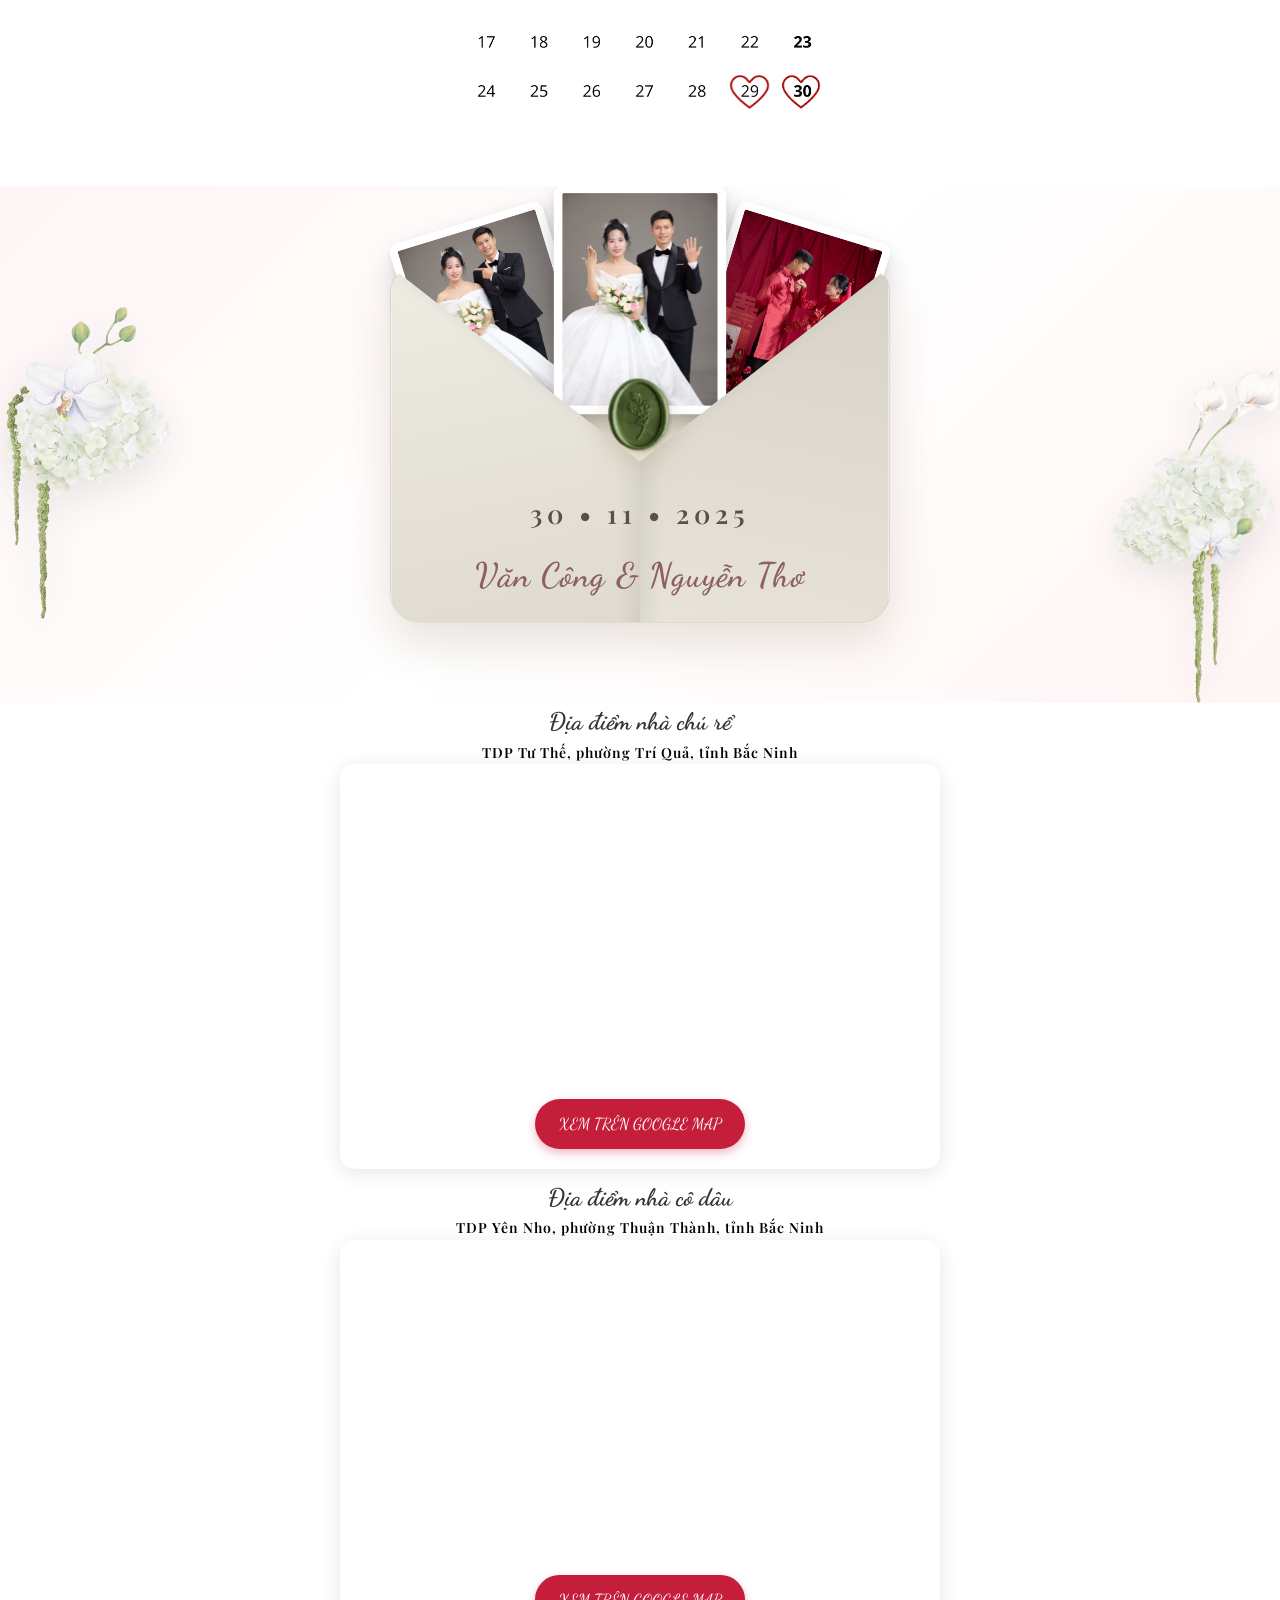
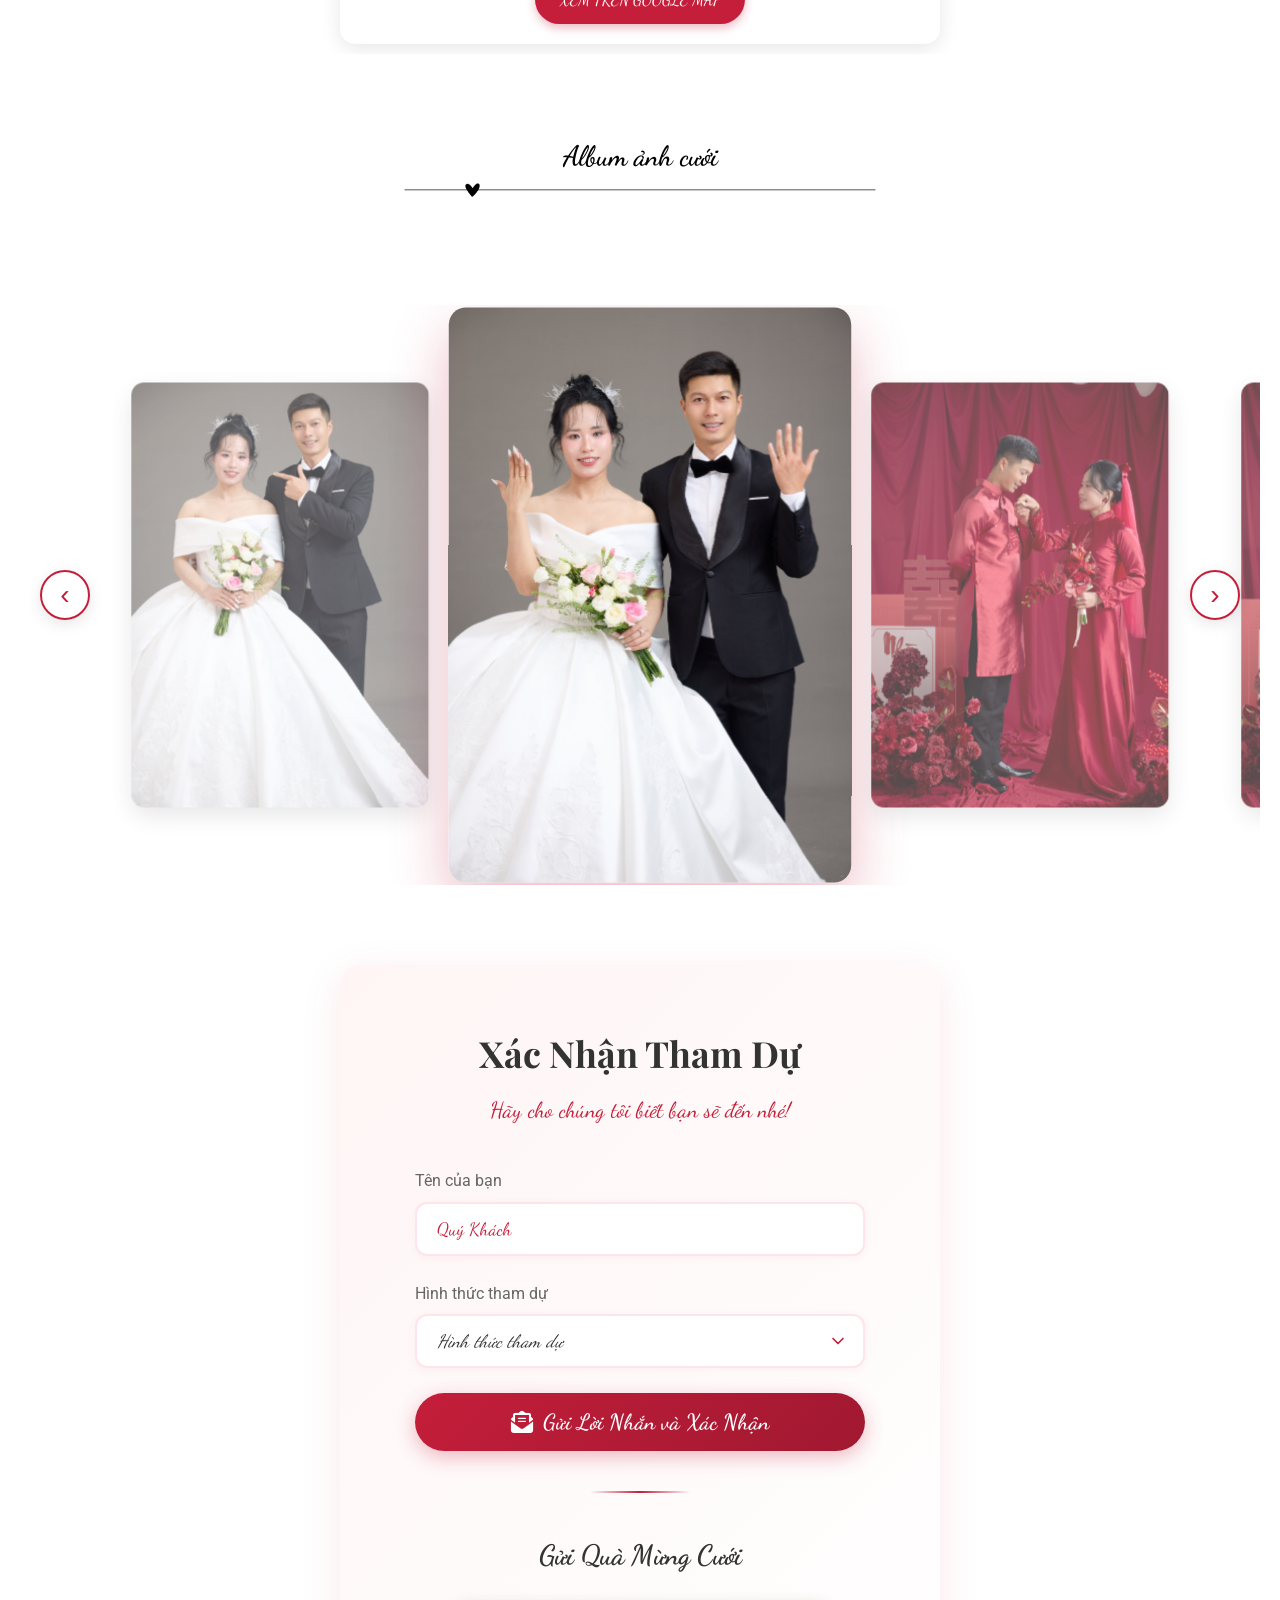
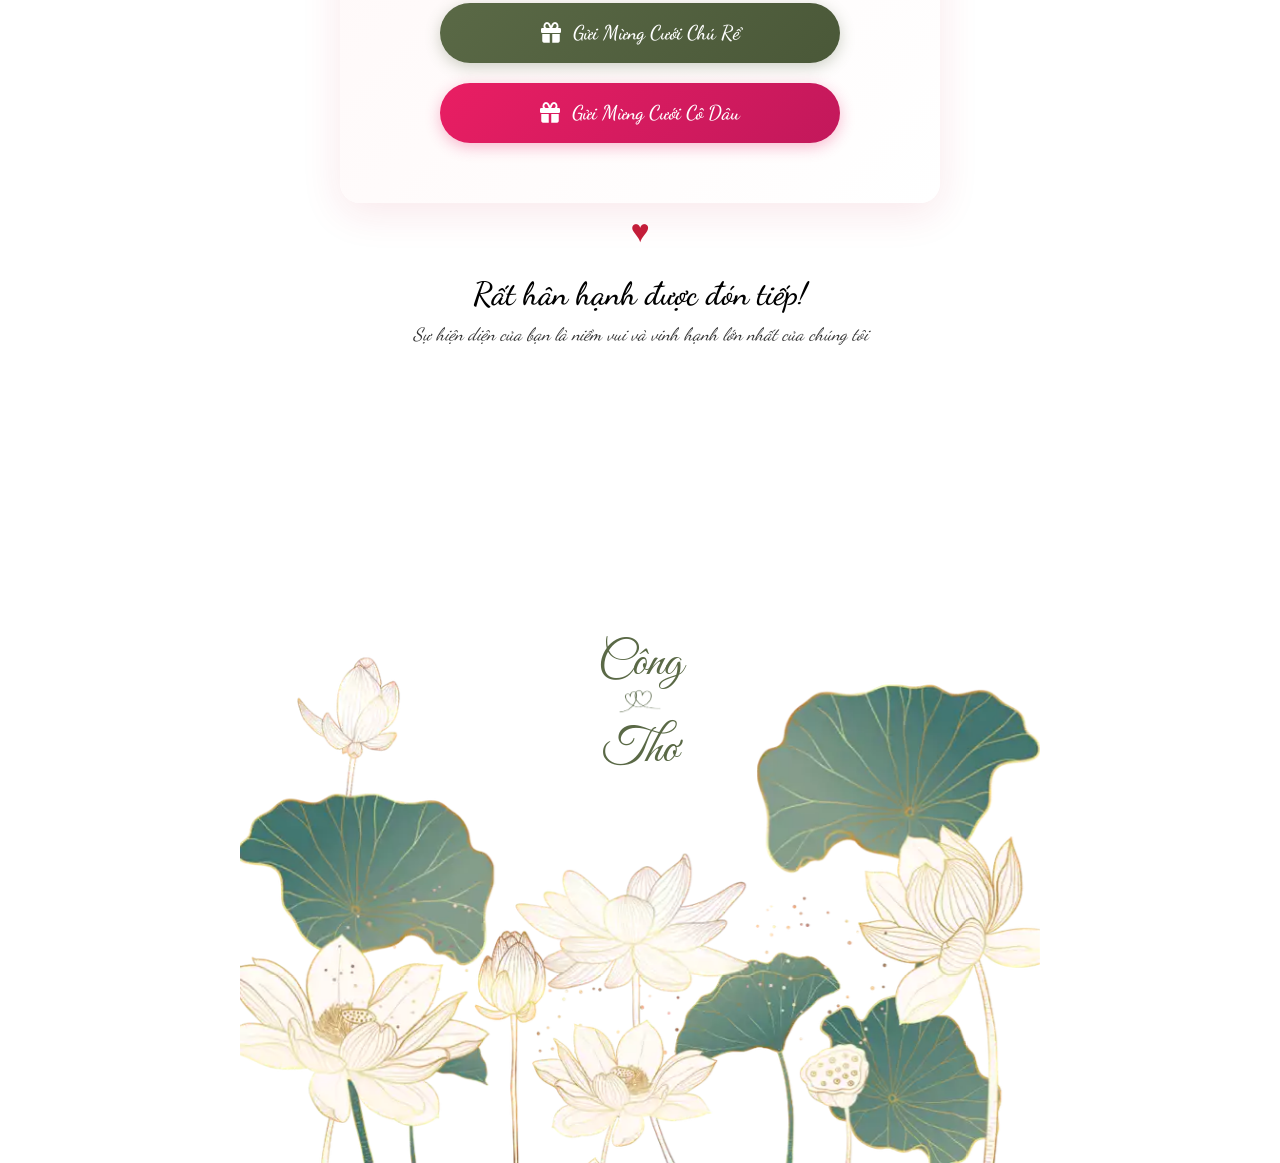
==== commit 83360059: "new update" ====
--- a/index.html
+++ b/index.html
@@ -2831,7 +2831,7 @@
             </div>
 
             <!-- Navigation Arrows -->
-            <!-- <button
+            <button
               type="button"
               class="album-nav album-prev"
               aria-label="Previous"
@@ -2844,7 +2844,7 @@
               aria-label="Next"
             >
               ›
-            </button> -->
+            </button>
           </div>
         </div>
       </section>
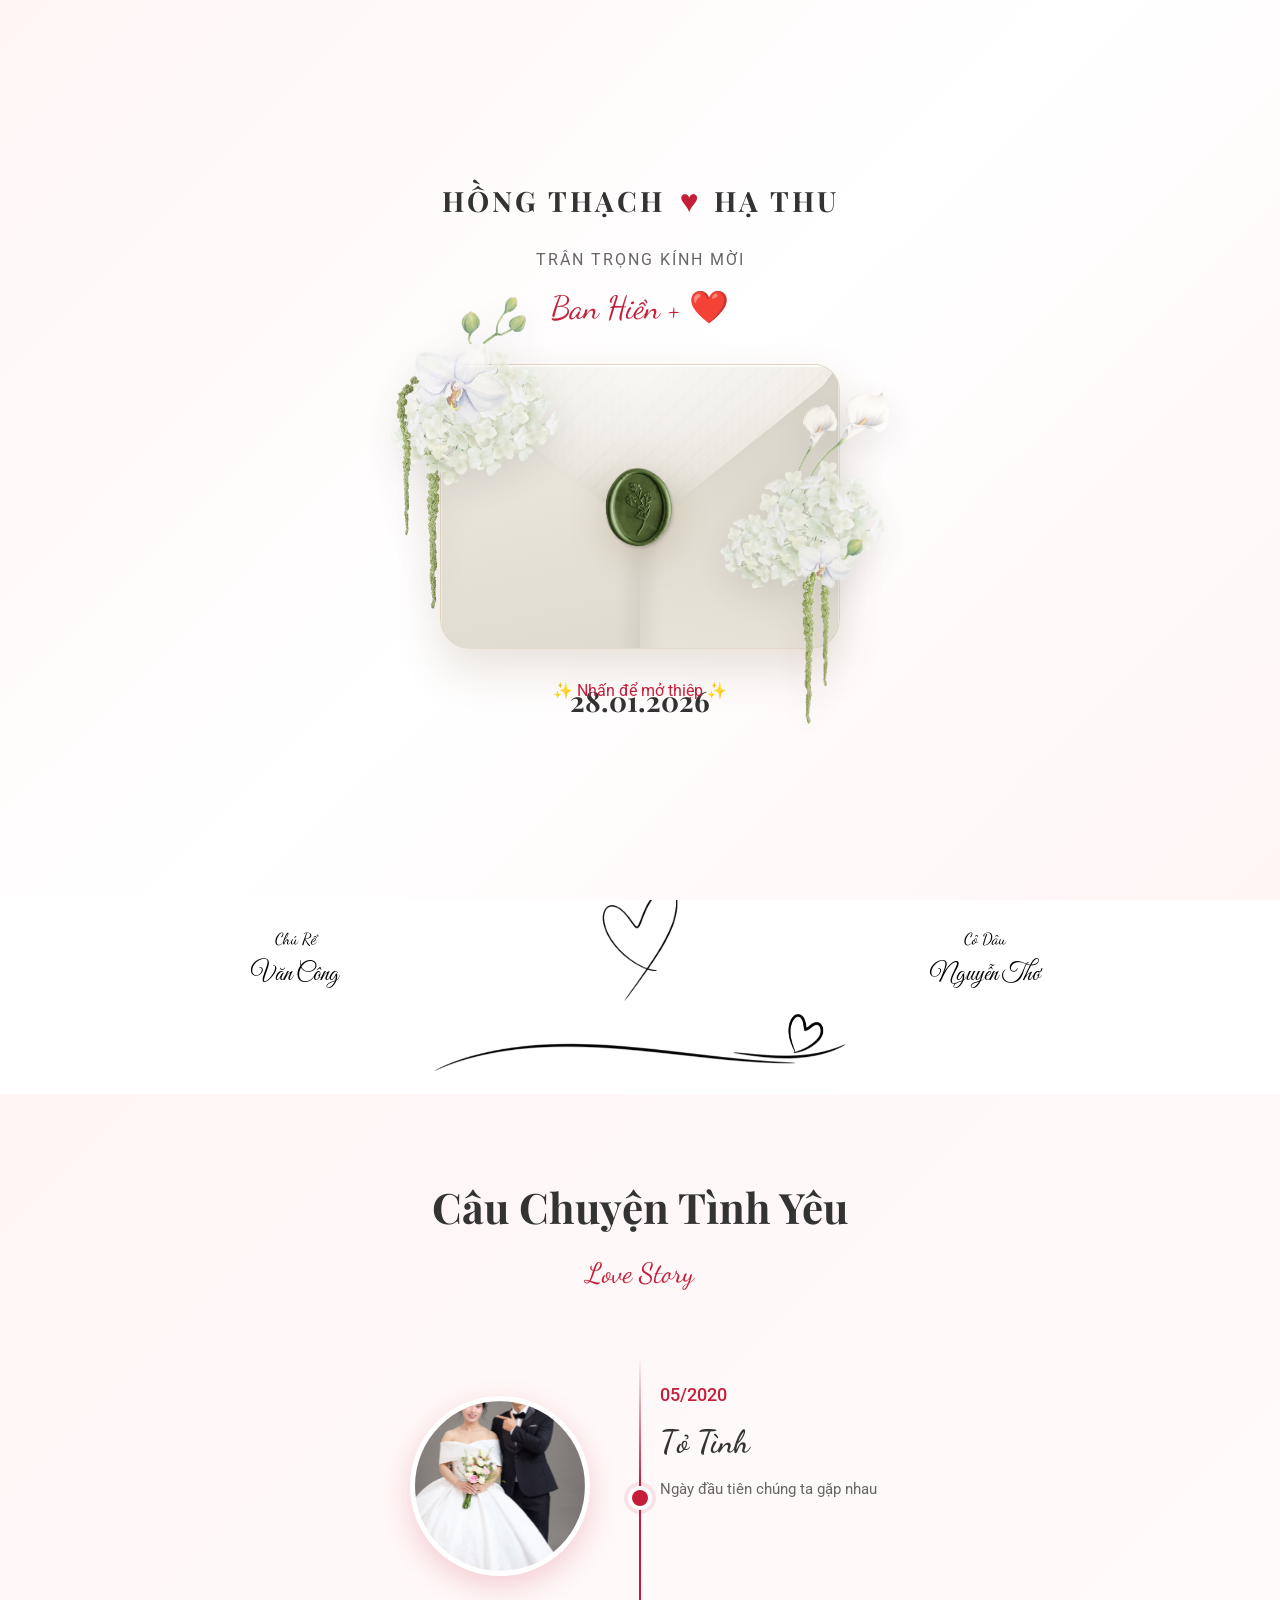
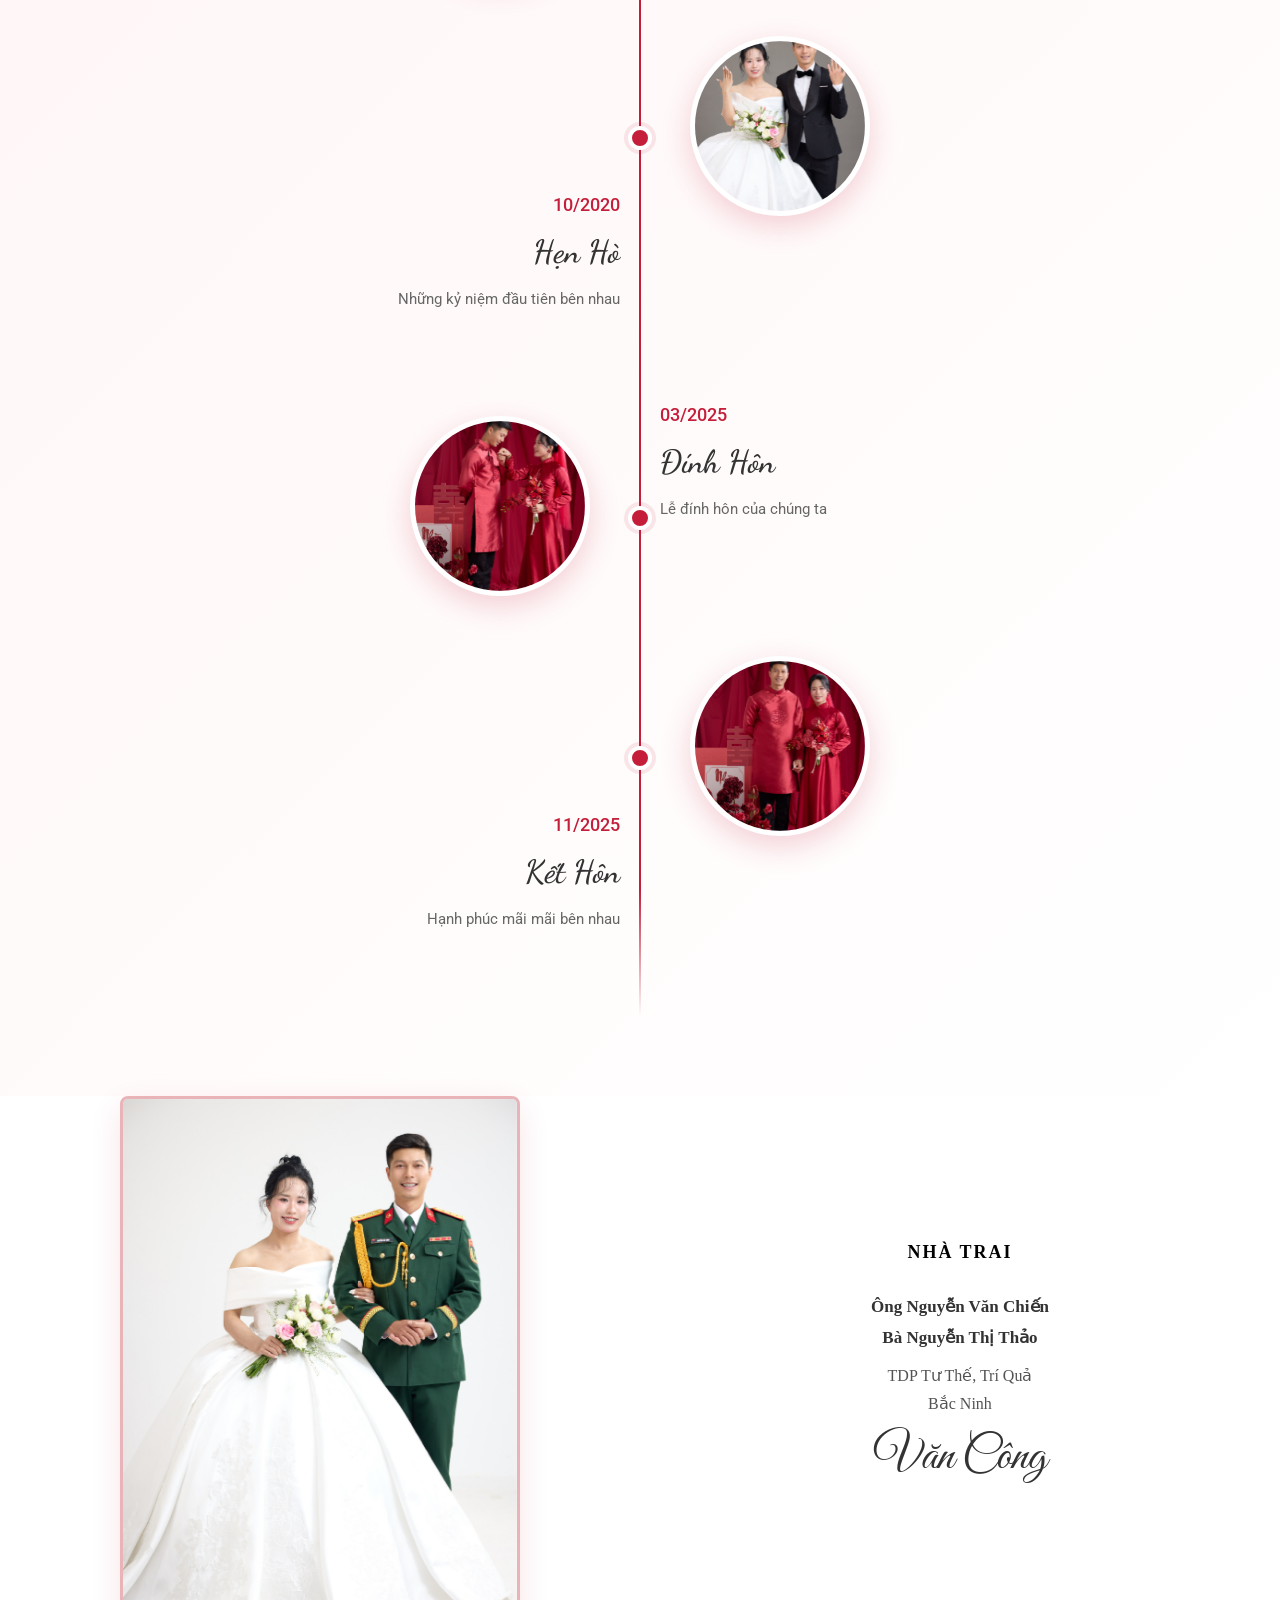
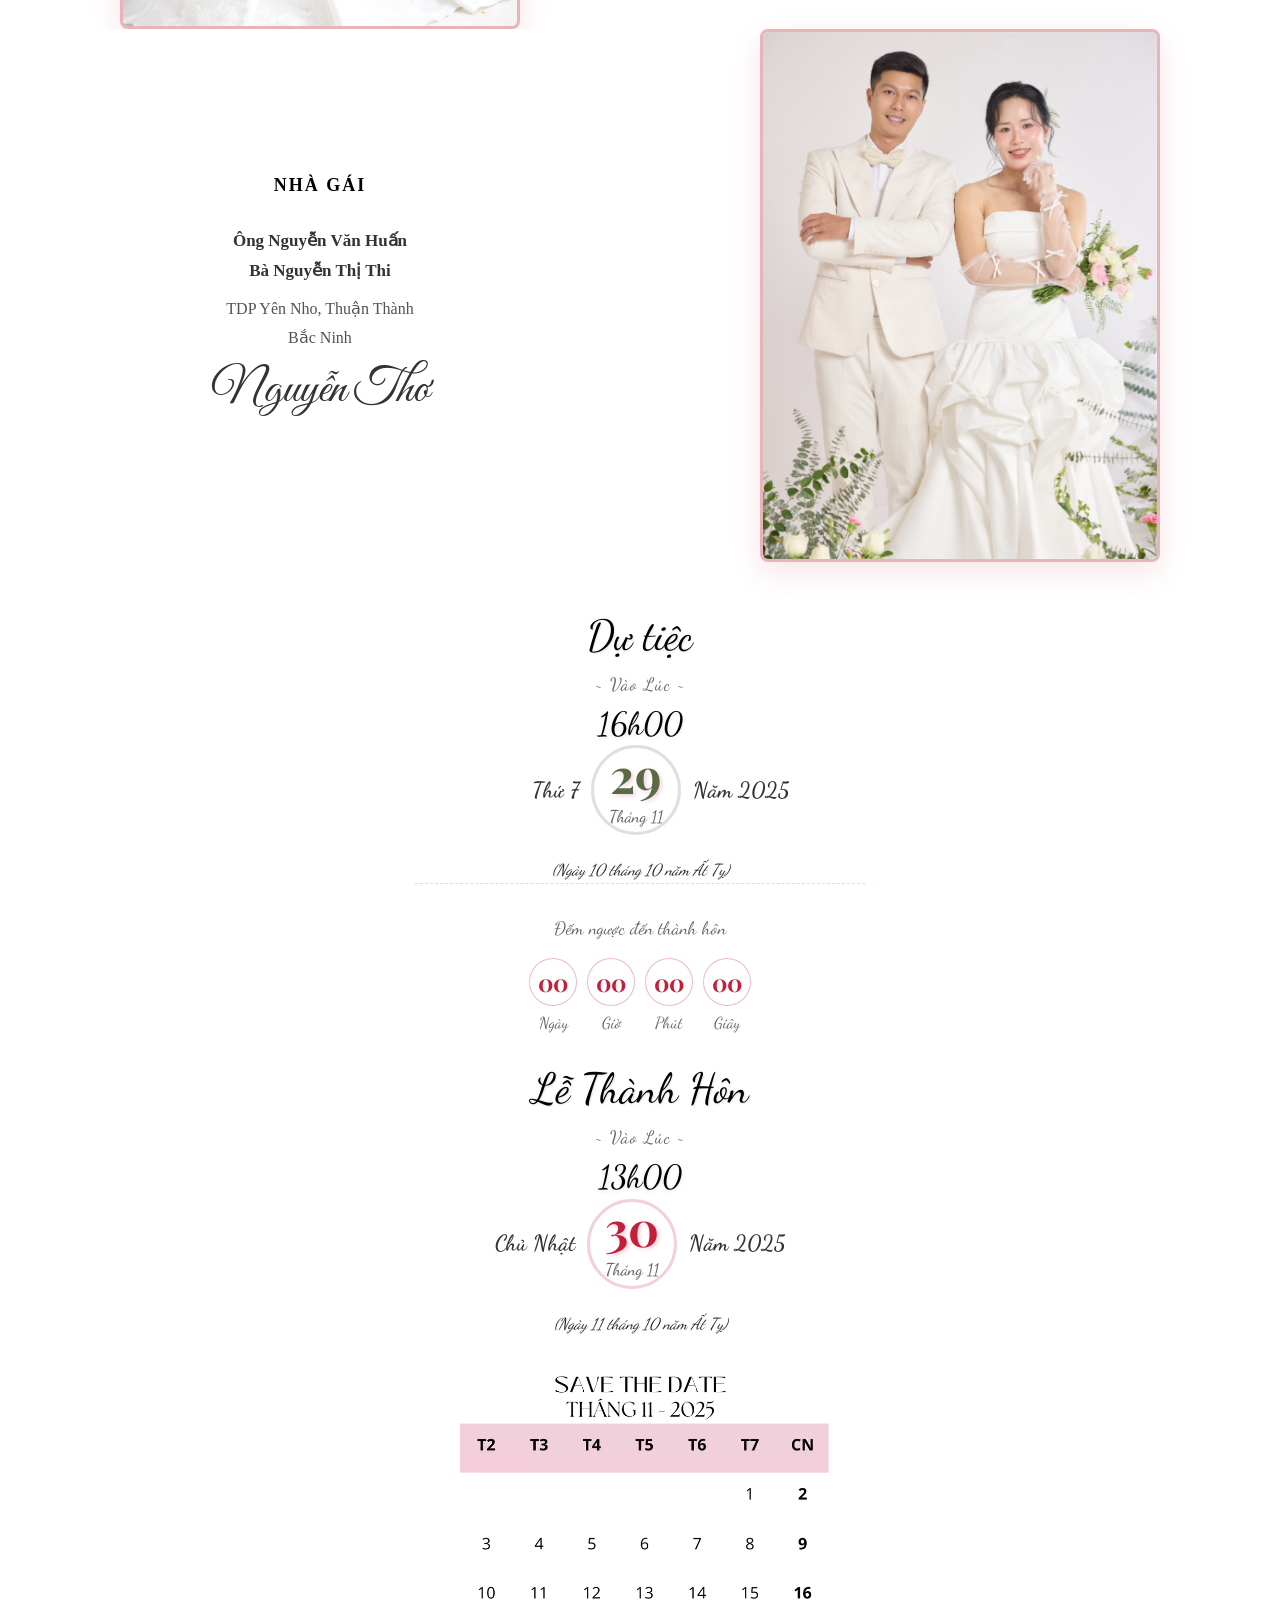
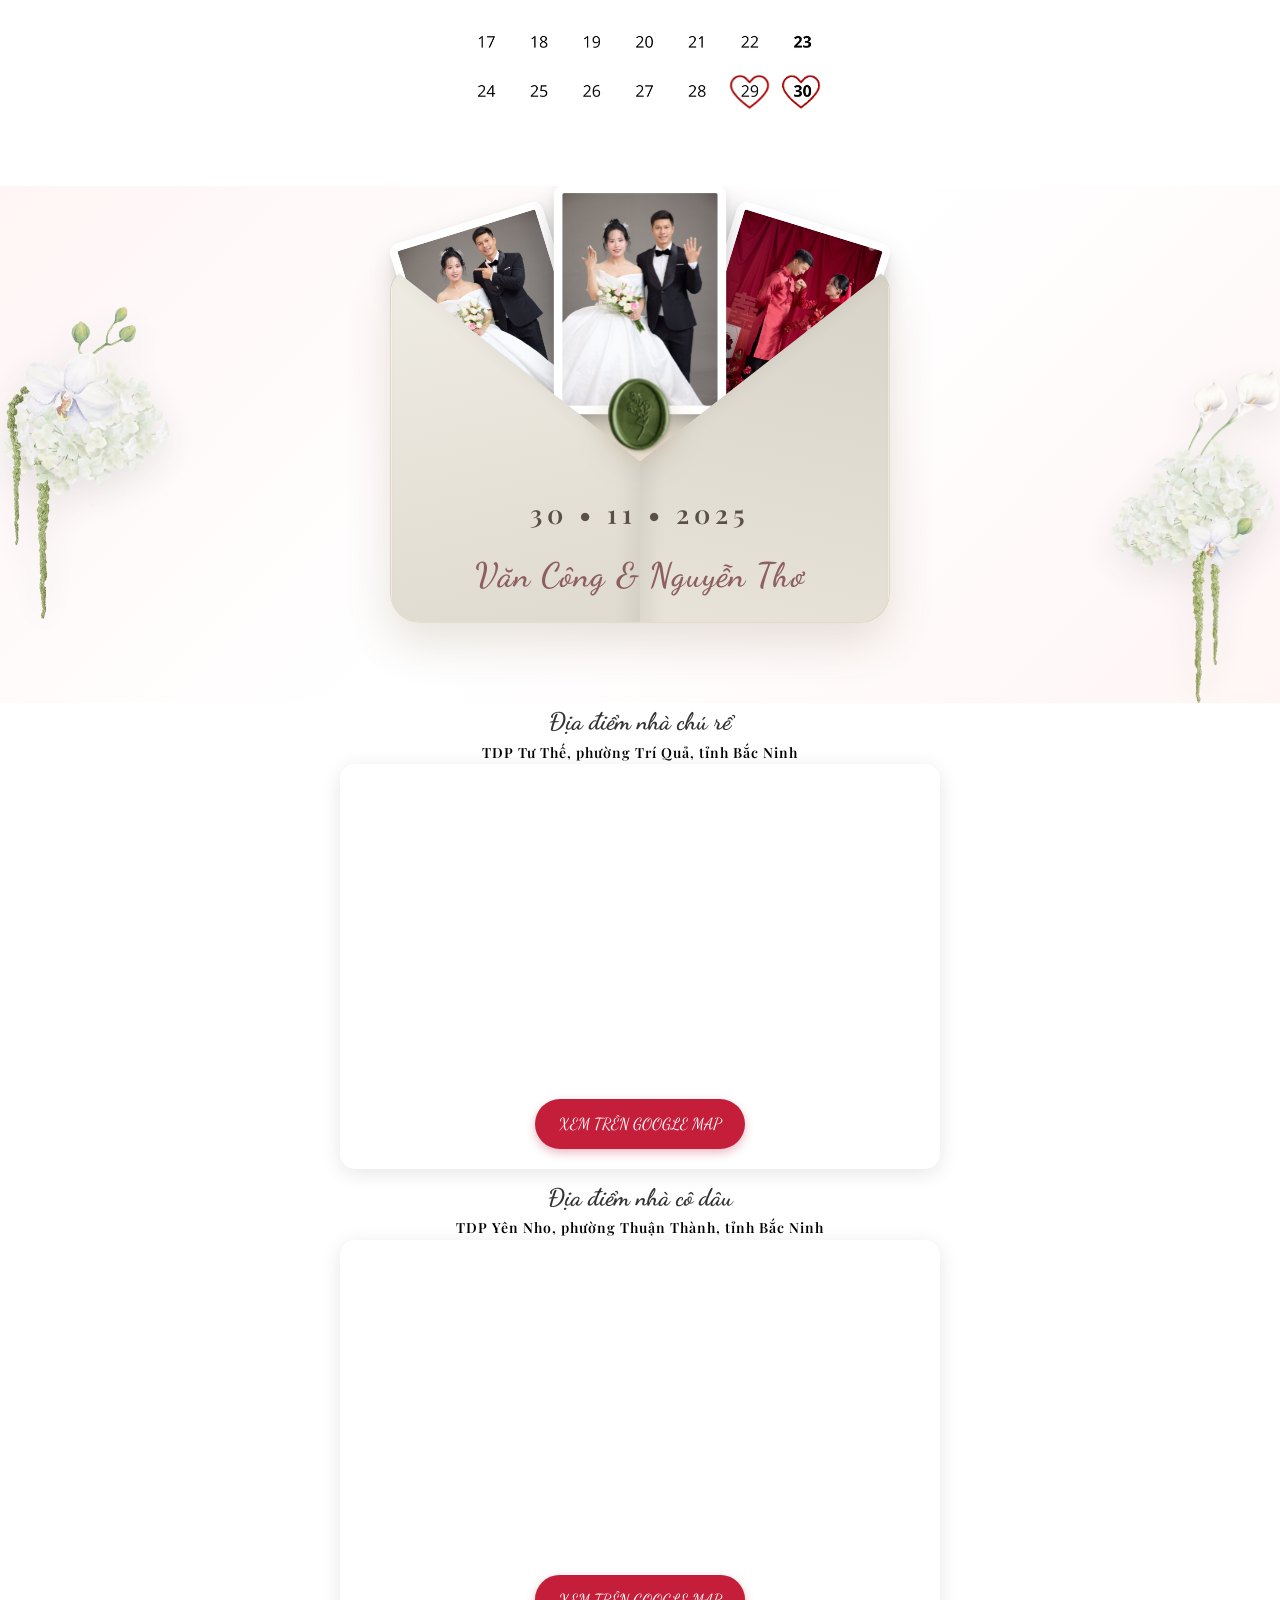
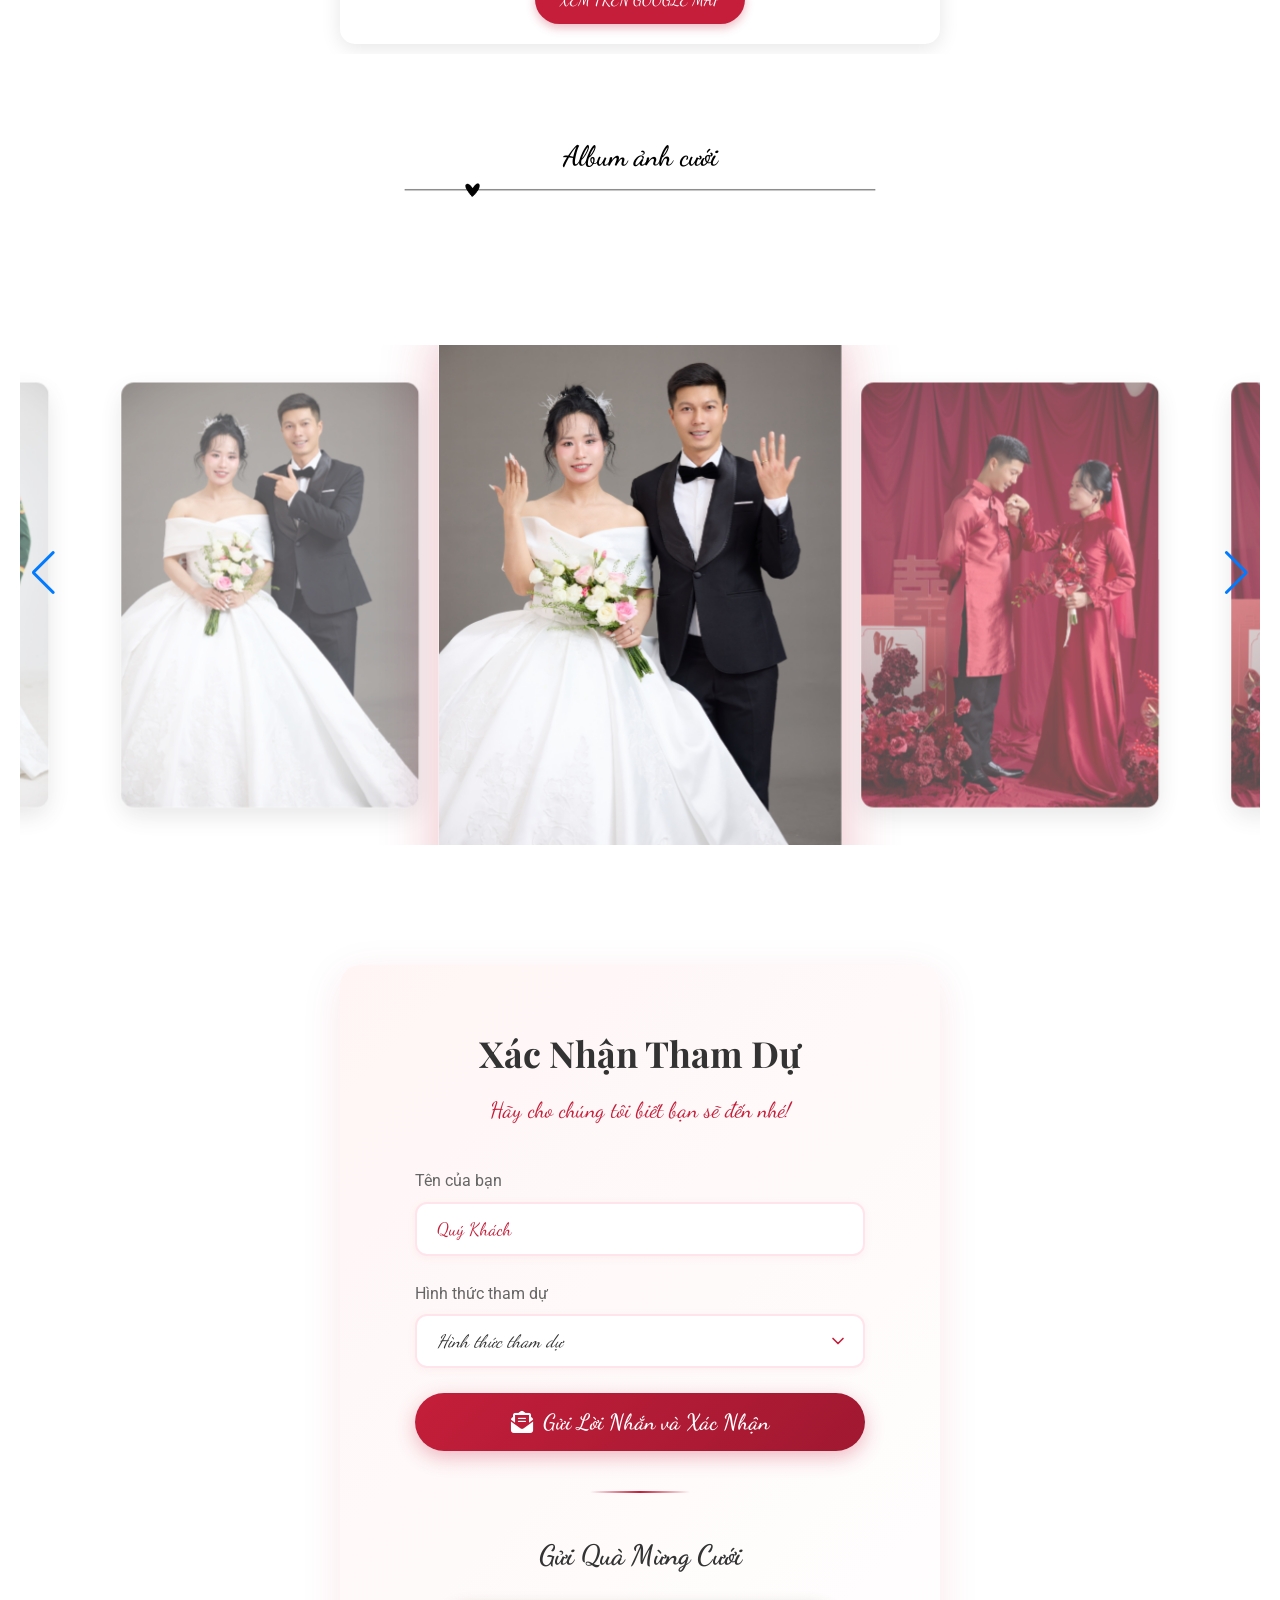
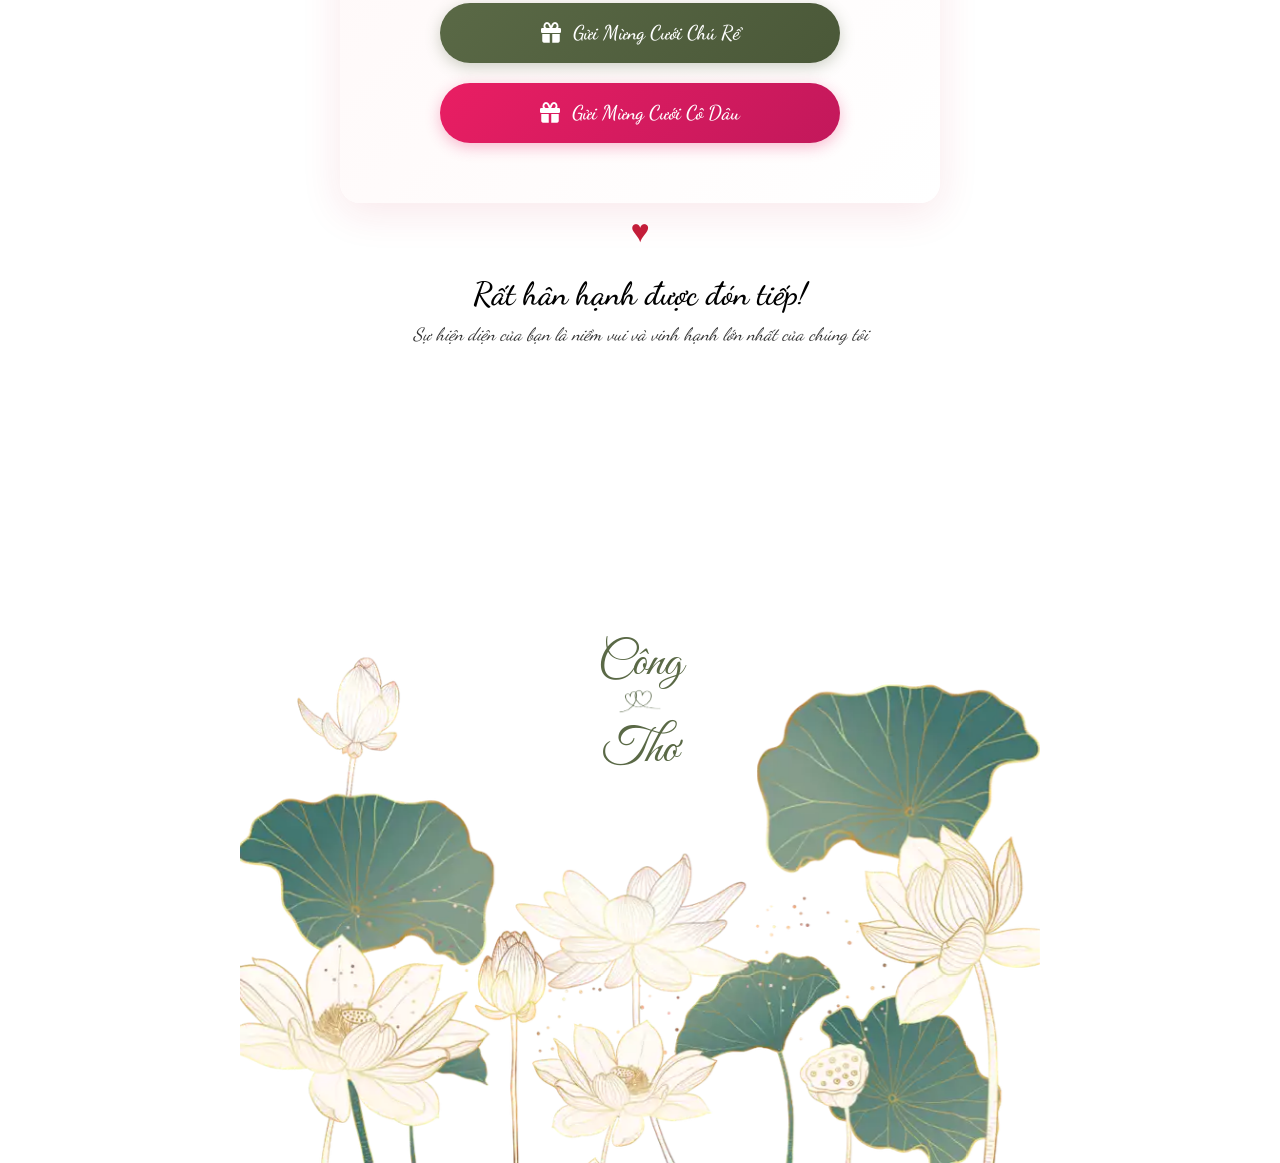
==== commit 9555feff: "new update" ====
--- a/index.html
+++ b/index.html
@@ -112,6 +112,11 @@
     <link rel="stylesheet" href="css/splash.css" />
     <link rel="stylesheet" href="css/timeline.css" />
     <link rel="stylesheet" href="css/album.css" />
+    <!-- Swiper CSS v11 -->
+    <link
+      rel="stylesheet"
+      href="https://cdn.jsdelivr.net/npm/swiper@11/swiper-bundle.min.css"
+    />
     <link rel="stylesheet" href="css/envelope.css" />
     <link rel="stylesheet" href="css/comments.css" />
     <link rel="preconnect" href="https://fonts.googleapis.com" />
@@ -2723,128 +2728,118 @@
           </div>
 
           <div class="album-carousel-wrapper">
-            <div class="album-carousel" id="albumCarousel">
-              <div class="album-slide">
-                <img
-                  src="images/1(1).jpg"
-                  alt="Wedding Photo 1"
-                  loading="eager"
-                  decoding="async"
-                />
+            <!-- Swiper album carousel -->
+            <div class="swiper albumSwiper">
+              <div class="swiper-wrapper">
+                <div class="swiper-slide">
+                  <img
+                    src="images/1(1).jpg"
+                    alt="Wedding Photo 1"
+                    loading="lazy"
+                    decoding="async"
+                  />
+                </div>
+                <div class="swiper-slide">
+                  <img
+                    src="images/1(2).jpg"
+                    alt="Wedding Photo 2"
+                    loading="lazy"
+                    decoding="async"
+                  />
+                </div>
+                <div class="swiper-slide">
+                  <img
+                    src="images/1(3).jpg"
+                    alt="Wedding Photo 3"
+                    loading="lazy"
+                    decoding="async"
+                  />
+                </div>
+                <div class="swiper-slide">
+                  <img
+                    src="images/1(4).jpg"
+                    alt="Wedding Photo 4"
+                    loading="lazy"
+                    decoding="async"
+                  />
+                </div>
+                <div class="swiper-slide">
+                  <img
+                    src="images/1(5).jpg"
+                    alt="Wedding Photo 5"
+                    loading="lazy"
+                    decoding="async"
+                  />
+                </div>
+                <div class="swiper-slide">
+                  <img
+                    src="images/1(6).jpg"
+                    alt="Wedding Photo 6"
+                    loading="lazy"
+                    decoding="async"
+                  />
+                </div>
+                <div class="swiper-slide">
+                  <img
+                    src="images/1(7).jpg"
+                    alt="Wedding Photo 7"
+                    loading="lazy"
+                    decoding="async"
+                  />
+                </div>
+                <div class="swiper-slide">
+                  <img
+                    src="images/1(8).jpg"
+                    alt="Wedding Photo 8"
+                    loading="lazy"
+                    decoding="async"
+                  />
+                </div>
+                <div class="swiper-slide">
+                  <img
+                    src="images/1(9).jpg"
+                    alt="Wedding Photo 9"
+                    loading="lazy"
+                    decoding="async"
+                  />
+                </div>
+                <div class="swiper-slide">
+                  <img
+                    src="images/1(10).jpg"
+                    alt="Wedding Photo 10"
+                    loading="lazy"
+                    decoding="async"
+                  />
+                </div>
+                <div class="swiper-slide">
+                  <img
+                    src="images/1(11).jpg"
+                    alt="Wedding Photo 11"
+                    loading="lazy"
+                    decoding="async"
+                  />
+                </div>
+                <div class="swiper-slide">
+                  <img
+                    src="images/1(12).jpg"
+                    alt="Wedding Photo 12"
+                    loading="lazy"
+                    decoding="async"
+                  />
+                </div>
+                <div class="swiper-slide">
+                  <img
+                    src="images/1(13).jpg"
+                    alt="Wedding Photo 13"
+                    loading="lazy"
+                    decoding="async"
+                  />
+                </div>
               </div>
-              <div class="album-slide">
-                <img
-                  src="images/1(2).jpg"
-                  alt="Wedding Photo 2"
-                  loading="eager"
-                  decoding="async"
-                />
-              </div>
-              <div class="album-slide">
-                <img
-                  src="images/1(3).jpg"
-                  alt="Wedding Photo 3"
-                  loading="eager"
-                  decoding="async"
-                />
-              </div>
-              <div class="album-slide">
-                <img
-                  src="images/1(4).jpg"
-                  alt="Wedding Photo 4"
-                  loading="eager"
-                  decoding="async"
-                />
-              </div>
-              <div class="album-slide">
-                <img
-                  src="images/1(5).jpg"
-                  alt="Wedding Photo 5"
-                  loading="eager"
-                  decoding="async"
-                />
-              </div>
-              <div class="album-slide">
-                <img
-                  src="images/1(6).jpg"
-                  alt="Wedding Photo 6"
-                  loading="eager"
-                  decoding="async"
-                />
-              </div>
-              <div class="album-slide">
-                <img
-                  src="images/1(7).jpg"
-                  alt="Wedding Photo 7"
-                  loading="eager"
-                  decoding="async"
-                />
-              </div>
-              <div class="album-slide">
-                <img
-                  src="images/1(8).jpg"
-                  alt="Wedding Photo 8"
-                  loading="eager"
-                  decoding="async"
-                />
-              </div>
-              <div class="album-slide">
-                <img
-                  src="images/1(9).jpg"
-                  alt="Wedding Photo 9"
-                  loading="eager"
-                  decoding="async"
-                />
-              </div>
-              <div class="album-slide">
-                <img
-                  src="images/1(10).jpg"
-                  alt="Wedding Photo 10"
-                  loading="eager"
-                  decoding="async"
-                />
-              </div>
-              <div class="album-slide">
-                <img
-                  src="images/1(11).jpg"
-                  alt="Wedding Photo 11"
-                  loading="eager"
-                  decoding="async"
-                />
-              </div>
-              <div class="album-slide">
-                <img
-                  src="images/1(12).jpg"
-                  alt="Wedding Photo 12"
-                  loading="eager"
-                  decoding="async"
-                />
-              </div>
-              <div class="album-slide">
-                <img
-                  src="images/1(13).jpg"
-                  alt="Wedding Photo 13"
-                  loading="eager"
-                  decoding="async"
-                />
-              </div>
+              <!-- Navigation -->
+              <div class="swiper-button-prev"></div>
+              <div class="swiper-button-next"></div>
             </div>
-
-            <!-- Navigation Arrows -->
-            <button
-              type="button"
-              class="album-nav album-prev"
-              aria-label="Previous"
-            >
-              ‹
-            </button>
-            <button
-              type="button"
-              class="album-nav album-next"
-              aria-label="Next"
-            >
-              ›
-            </button>
           </div>
         </div>
       </section>
@@ -3837,6 +3832,8 @@
 
     <!-- New Feature Scripts -->
     <script src="js/splash.js"></script>
+    <!-- Swiper JS v11 -->
+    <script src="https://cdn.jsdelivr.net/npm/swiper@11/swiper-bundle.min.js"></script>
     <script src="js/album.js"></script>
     <script src="js/comments.js"></script>
   </body>
--- a/css/style.css
+++ b/css/style.css
@@ -2,1163 +2,1232 @@
    RESET & BASE STYLES
    =================================== */
 * {
-    margin: 0;
-    padding: 0;
-    box-sizing: border-box;
+  margin: 0;
+  padding: 0;
+  box-sizing: border-box;
 }
 
 :root {
-    --primary-color: #ffffff;
-    --primary-dark: #000000;
-    --secondary-color: #fff5f5;
-    --text-dark: #333;
-    --text-light: #666;
-    --text-muted: #999;
-    --background: #ffffff;
-    --shadow: 0 10px 30px rgba(0, 0, 0, 0.1);
-    --shadow-lg: 0 20px 60px rgba(0, 0, 0, 0.15);
-    --transition: all 0.3s ease;
+  --primary-color: #ffffff;
+  --primary-dark: #000000;
+  --secondary-color: #fff5f5;
+  --text-dark: #333;
+  --text-light: #666;
+  --text-muted: #999;
+  --background: #ffffff;
+  --shadow: 0 10px 30px rgba(0, 0, 0, 0.1);
+  --shadow-lg: 0 20px 60px rgba(0, 0, 0, 0.15);
+  --transition: all 0.3s ease;
 }
 
 html {
-    scroll-behavior: smooth;
+  scroll-behavior: smooth;
 }
 
 body {
-    font-family: 'Roboto', sans-serif;
-    background: #f9f9f9;
-    color: var(--text-dark);
-    line-height: 1.6;
-    overflow-x: hidden;
+  font-family: "Roboto", sans-serif;
+  background: #f9f9f9;
+  color: var(--text-dark);
+  line-height: 1.6;
+  overflow-x: hidden;
 }
 
 .container {
-    max-width: 100%;
-    margin: 0 auto;
-   
+  max-width: 100%;
+  margin: 0 auto;
 }
 
 /* ===================================
    LOADING SCREEN
    =================================== */
 .loading-screen {
-    position: fixed;
-    top: 0;
-    left: 0;
-    width: 100%;
-    height: 100%;
-    background: linear-gradient(135deg, var(--primary-color), var(--primary-dark));
-    display: flex;
-    align-items: center;
-    justify-content: center;
-    z-index: 9999;
-    transition: opacity 0.5s ease, visibility 0.5s ease;
+  position: fixed;
+  top: 0;
+  left: 0;
+  width: 100%;
+  height: 100%;
+  background: linear-gradient(
+    135deg,
+    var(--primary-color),
+    var(--primary-dark)
+  );
+  display: flex;
+  align-items: center;
+  justify-content: center;
+  z-index: 9999;
+  transition:
+    opacity 0.5s ease,
+    visibility 0.5s ease;
 }
 
 .loading-screen.hidden {
-    opacity: 0;
-    visibility: hidden;
+  opacity: 0;
+  visibility: hidden;
 }
 
 .loading-content {
-    text-align: center;
-    color: white;
+  text-align: center;
+  color: white;
 }
 
 .wedding-rings {
-    font-size: 4rem;
-    animation: ring-pulse 1.5s infinite;
+  font-size: 4rem;
+  animation: ring-pulse 1.5s infinite;
 }
 
 .loading-content p {
-    font-size: 1.2rem;
-    margin-top: 20px;
+  font-size: 1.2rem;
+  margin-top: 20px;
 }
 
 @keyframes ring-pulse {
-    0%, 100% { transform: scale(1); }
-    50% { transform: scale(1.2); }
+  0%,
+  100% {
+    transform: scale(1);
+  }
+  50% {
+    transform: scale(1.2);
+  }
 }
 
 /* ===================================
    HERO SECTION
    =================================== */
 .hero {
-    min-height: 100vh;
-    background: linear-gradient(rgba(0,0,0,0.3), rgba(0,0,0,0.4)),
-                url('https://images.unsplash.com/photo-1519741497674-611481863552?w=1600') center/cover no-repeat;
-    position: relative;
-    overflow: hidden;
-}
-
+  min-height: 100vh;
+  background:
+    linear-gradient(rgba(0, 0, 0, 0.3), rgba(0, 0, 0, 0.4)),
+    url("https://images.unsplash.com/photo-1519741497674-611481863552?w=1600")
+      center/cover no-repeat;
+  position: relative;
+  overflow: hidden;
+}
 
 .hero-background-image {
-    position: relative;
-    top: 0;
-    left: 0;
-    width: 100%;
-    height: 100%;
-    z-index: 0;
+  position: relative;
+  top: 0;
+  left: 0;
+  width: 100%;
+  height: 100%;
+  z-index: 0;
 }
 
 .hero-background-image img {
-    width: 100%;
-    height: 100%;
-    object-fit: cover;
-    object-position: center;
+  width: 100%;
+  height: 100%;
+  object-fit: cover;
+  object-position: center;
 }
 
 /* Hero Content - positioned at bottom */
 .hero-content {
-    position: absolute;
-    bottom: 0;
-    left: 0;
-    right: 0;
-    z-index: 3;
-    text-align: center;
-    color: #333;
-    padding: 200px 0px 0px 0px;
-    background: linear-gradient(to top, rgba(255, 255, 255, 1), rgba(255, 255, 255, 0.8), transparent);
-    border-radius: 0;
-    display: flex;
-    flex-direction: column-reverse;
-    align-items: center;
-    justify-content: flex-start;
-    min-height: 160px;
-}
-
-
+  position: absolute;
+  bottom: 0;
+  left: 0;
+  right: 0;
+  z-index: 3;
+  text-align: center;
+  color: #333;
+  padding: 200px 0px 0px 0px;
+  background: linear-gradient(
+    to top,
+    rgba(255, 255, 255, 1),
+    rgba(255, 255, 255, 0.8),
+    transparent
+  );
+  border-radius: 0;
+  display: flex;
+  flex-direction: column-reverse;
+  align-items: center;
+  justify-content: flex-start;
+  min-height: 160px;
+}
 
 /* Hide the overlay divs since we're using pseudo-elements */
 .hero-overlay,
 .hero-gradient-bottom {
-    display: none;
+  display: none;
 }
 
 /* Hero Content Elements - Wedding Style từ bottom to top */
 .hero-invitation-label {
-    font-family: 'Great Vibes', cursive;
-    font-size: 20px;
-    font-weight: 400;
-    letter-spacing: 2px;
-    color: #000000;
-    order: 4;
-    position: relative;
-}
-
+  font-family: "Great Vibes", cursive;
+  font-size: 20px;
+  font-weight: 400;
+  letter-spacing: 2px;
+  color: #000000;
+  order: 4;
+  position: relative;
+}
 
 .hero-time-info {
-    font-family: 'Playfair Display', serif;
-    font-size: 20px;
-    font-weight: 400;
-    letter-spacing: 1px;
-    text-shadow: 0 2px 8px rgba(139, 90, 60, 0.3);
-    letter-spacing: 2px;
-    order: 3;
-    line-height: 1;
+  font-family: "Playfair Display", serif;
+  font-size: 20px;
+  font-weight: 400;
+  letter-spacing: 1px;
+  text-shadow: 0 2px 8px rgba(139, 90, 60, 0.3);
+  letter-spacing: 2px;
+  order: 3;
+  line-height: 1;
 }
 
 .hero-date-large {
-    font-family: 'Playfair Display', serif;
-    font-size: 32px;
-    font-weight: 600;
-    color: #000000;
-   
-    letter-spacing: 4px;
-    text-shadow: 0 2px 8px rgba(139, 90, 60, 0.3);
-    order: 2;
-    position: relative;
-    animation: zoomIn 1s 0.7s backwards;
-    line-height: 1;
+  font-family: "Playfair Display", serif;
+  font-size: 32px;
+  font-weight: 600;
+  color: #000000;
+
+  letter-spacing: 4px;
+  text-shadow: 0 2px 8px rgba(139, 90, 60, 0.3);
+  order: 2;
+  position: relative;
+  animation: zoomIn 1s 0.7s backwards;
+  line-height: 1;
 }
 
 .hero-bottom-text {
-    font-family: 'Great Vibes', cursive;
-    font-size: 20px;
-    color: #000000;
-    order: 1;
-    font-style: italic;    
-    line-height: 1;
-    margin-bottom: 20px;
+  font-family: "Great Vibes", cursive;
+  font-size: 20px;
+  color: #000000;
+  order: 1;
+  font-style: italic;
+  line-height: 1;
+  margin-bottom: 20px;
 }
 
 .wedding-title {
-    font-family: 'Great Vibes', cursive;
-    font-size: 4rem;
-    color: var(--primary-color);
-    margin-bottom: 20px;
+  font-family: "Great Vibes", cursive;
+  font-size: 4rem;
+  color: var(--primary-color);
+  margin-bottom: 20px;
 }
 
 .decorative-line {
-    width: 200px;
-    height: 2px;
-    background: linear-gradient(90deg, transparent, var(--primary-color), transparent);
-    margin: 20px auto;
-    position: relative;
+  width: 200px;
+  height: 2px;
+  background: linear-gradient(
+    90deg,
+    transparent,
+    var(--primary-color),
+    transparent
+  );
+  margin: 20px auto;
+  position: relative;
 }
 
 .decorative-line::before,
 .decorative-line::after {
-    content: '❤';
-    position: absolute;
-    top: -8px;
-    font-size: 1rem;
-}
-
-.decorative-line::before { left: 0; }
-.decorative-line::after { right: 0; }
+  content: "❤";
+  position: absolute;
+  top: -8px;
+  font-size: 1rem;
+}
+
+.decorative-line::before {
+  left: 0;
+}
+.decorative-line::after {
+  right: 0;
+}
 
 .couple-names {
-    font-family: 'Playfair Display', serif;
-    font-size: 3.5rem;
-    color: var(--text-dark);
-    margin: 30px 0;
-    font-weight: 700;
-    letter-spacing: 2px;
+  font-family: "Playfair Display", serif;
+  font-size: 3.5rem;
+  color: var(--text-dark);
+  margin: 30px 0;
+  font-weight: 700;
+  letter-spacing: 2px;
 }
 
 .ampersand {
-    font-family: 'Great Vibes', cursive;
-    font-size: 4.5rem;
-    color: var(--primary-color);
-    margin: 0 20px;
-    display: inline-block;
+  font-family: "Great Vibes", cursive;
+  font-size: 4.5rem;
+  color: var(--primary-color);
+  margin: 0 20px;
+  display: inline-block;
 }
 
 .wedding-date {
-    margin: 30px 0;
+  margin: 30px 0;
 }
 
 .date-number {
-    font-size: 5rem;
-    font-weight: 700;
-    color: var(--primary-color);
-    line-height: 1;
-    font-family: 'Playfair Display', serif;
+  font-size: 5rem;
+  font-weight: 700;
+  color: var(--primary-color);
+  line-height: 1;
+  font-family: "Playfair Display", serif;
 }
 
 .date-text {
-    font-size: 1.5rem;
-    color: var(--text-light);
-    margin-top: 10px;
-    letter-spacing: 2px;
+  font-size: 1.5rem;
+  color: var(--text-light);
+  margin-top: 10px;
+  letter-spacing: 2px;
 }
 
 .heart-icon {
-    font-size: 3rem;
-    color: var(--primary-color);
-    margin: 20px 0;
+  font-size: 3rem;
+  color: var(--primary-color);
+  margin: 20px 0;
 }
 
 .scroll-indicator {
-    position: absolute;
-    bottom: -60px;
-    left: 50%;
-    transform: translateX(-50%);
-    text-align: center;
-    color: white;
+  position: absolute;
+  bottom: -60px;
+  left: 50%;
+  transform: translateX(-50%);
+  text-align: center;
+  color: white;
 }
 
 .scroll-indicator span {
-    display: block;
-    font-size: 0.9rem;
-    margin-bottom: 10px;
+  display: block;
+  font-size: 0.9rem;
+  margin-bottom: 10px;
 }
 
 .scroll-arrow {
-    font-size: 2rem;
-    animation: bounce 2s infinite;
+  font-size: 2rem;
+  animation: bounce 2s infinite;
 }
 
 /* Floating Hearts */
 .floating-hearts {
-    position: absolute;
-    width: 100%;
-    height: 100%;
-    overflow: hidden;
-    pointer-events: none;
+  position: absolute;
+  width: 100%;
+  height: 100%;
+  overflow: hidden;
+  pointer-events: none;
 }
 
 .floating-hearts .heart {
-    position: absolute;
+  position: absolute;
+  bottom: -50px;
+  font-size: 2rem;
+  color: rgba(196, 30, 58, 0.6);
+  animation: float-up 10s infinite;
+}
+
+.floating-hearts .heart:nth-child(1) {
+  left: 10%;
+  animation-delay: 0s;
+}
+.floating-hearts .heart:nth-child(2) {
+  left: 30%;
+  animation-delay: 2s;
+}
+.floating-hearts .heart:nth-child(3) {
+  left: 50%;
+  animation-delay: 4s;
+}
+.floating-hearts .heart:nth-child(4) {
+  left: 70%;
+  animation-delay: 6s;
+}
+.floating-hearts .heart:nth-child(5) {
+  left: 90%;
+  animation-delay: 8s;
+}
+
+@keyframes float-up {
+  0% {
     bottom: -50px;
-    font-size: 2rem;
-    color: rgba(196, 30, 58, 0.6);
-    animation: float-up 10s infinite;
-}
-
-.floating-hearts .heart:nth-child(1) { left: 10%; animation-delay: 0s; }
-.floating-hearts .heart:nth-child(2) { left: 30%; animation-delay: 2s; }
-.floating-hearts .heart:nth-child(3) { left: 50%; animation-delay: 4s; }
-.floating-hearts .heart:nth-child(4) { left: 70%; animation-delay: 6s; }
-.floating-hearts .heart:nth-child(5) { left: 90%; animation-delay: 8s; }
-
-@keyframes float-up {
-    0% {
-        bottom: -50px;
-        opacity: 0;
-        transform: translateX(0) rotate(0deg);
-    }
-    50% {
-        opacity: 0.8;
-        transform: translateX(100px) rotate(180deg);
-    }
-    100% {
-        bottom: 100%;
-        opacity: 0;
-        transform: translateX(-100px) rotate(360deg);
-    }
+    opacity: 0;
+    transform: translateX(0) rotate(0deg);
+  }
+  50% {
+    opacity: 0.8;
+    transform: translateX(100px) rotate(180deg);
+  }
+  100% {
+    bottom: 100%;
+    opacity: 0;
+    transform: translateX(-100px) rotate(360deg);
+  }
 }
 
 /* ===================================
    SECTION STYLES
    =================================== */
 .section {
-    padding: 100px 20px;
-    position: relative;
+  padding: 100px 20px;
+  position: relative;
 }
 
 .section:nth-child(even) {
-    background: white;
+  background: white;
 }
 
 .section-title {
-    text-align: center;
-    font-family: 'Playfair Display', serif;
-    font-size: 3rem;
-    color: var(--primary-color);
-    margin-bottom: 60px;
-    position: relative;
+  text-align: center;
+  font-family: "Playfair Display", serif;
+  font-size: 3rem;
+  color: var(--primary-color);
+  margin-bottom: 60px;
+  position: relative;
 }
 
 .title-icon {
-    font-size: 3rem;
-    display: block;
-    margin-bottom: 15px;
+  font-size: 3rem;
+  display: block;
+  margin-bottom: 15px;
 }
 
 /* ===================================
    INVITATION SECTION
    =================================== */
 .invitation-section {
-    background: linear-gradient(135deg, #fef5f7 0%, #ffffff 100%);
+  background: linear-gradient(135deg, #fef5f7 0%, #ffffff 100%);
 }
 
 .invitation-content {
-    max-width: 800px;
-    margin: 0 auto;
+  max-width: 800px;
+  margin: 0 auto;
 }
 
 .invitation-text {
-    text-align: center;
-    font-size: 1.4rem;
-    line-height: 2;
-    color: var(--text-dark);
-    margin-bottom: 50px;
+  text-align: center;
+  font-size: 1.4rem;
+  line-height: 2;
+  color: var(--text-dark);
+  margin-bottom: 50px;
 }
 
 .invitation-text strong {
-    color: var(--primary-color);
-    font-size: 1.6rem;
-    display: block;
-    margin: 20px 0;
+  color: var(--primary-color);
+  font-size: 1.6rem;
+  display: block;
+  margin: 20px 0;
 }
 
 .parents-info {
-    display: grid;
-    grid-template-columns: repeat(auto-fit, minmax(300px, 1fr));
-    gap: 30px;
-    margin-top: 40px;
+  display: grid;
+  grid-template-columns: repeat(auto-fit, minmax(300px, 1fr));
+  gap: 30px;
+  margin-top: 40px;
 }
 
 .parent-card {
-    background: white;
-    padding: 40px;
-    border-radius: 20px;
-    box-shadow: var(--shadow);
-    text-align: center;
-    transition: var(--transition);
+  background: white;
+  padding: 40px;
+  border-radius: 20px;
+  box-shadow: var(--shadow);
+  text-align: center;
+  transition: var(--transition);
 }
 
 .parent-card:hover {
-    transform: translateY(-10px);
-    box-shadow: var(--shadow-lg);
+  transform: translateY(-10px);
+  box-shadow: var(--shadow-lg);
 }
 
 .parent-card h3 {
-    color: var(--primary-color);
-    font-size: 1.5rem;
-    margin-bottom: 20px;
+  color: var(--primary-color);
+  font-size: 1.5rem;
+  margin-bottom: 20px;
 }
 
 .parent-card p {
-    margin: 10px 0;
-    font-size: 1.1rem;
-    color: var(--text-dark);
+  margin: 10px 0;
+  font-size: 1.1rem;
+  color: var(--text-dark);
 }
 
 .parent-card .address {
-    color: var(--text-muted);
-    font-style: italic;
-    margin-top: 15px;
+  color: var(--text-muted);
+  font-style: italic;
+  margin-top: 15px;
 }
 
 /* ===================================
    EVENT SECTION
    =================================== */
 .info-grid {
-    display: grid;
-    grid-template-columns: repeat(auto-fit, minmax(300px, 1fr));
-    gap: 30px;
-    margin-bottom: 60px;
+  display: grid;
+  grid-template-columns: repeat(auto-fit, minmax(300px, 1fr));
+  gap: 30px;
+  margin-bottom: 60px;
 }
 
 .info-card {
-    background: white;
-    padding: 40px;
-    border-radius: 20px;
-    box-shadow: var(--shadow);
-    text-align: center;
-    transition: var(--transition);
-    position: relative;
-    overflow: hidden;
+  background: white;
+  padding: 40px;
+  border-radius: 20px;
+  box-shadow: var(--shadow);
+  text-align: center;
+  transition: var(--transition);
+  position: relative;
+  overflow: hidden;
 }
 
 .info-card::before {
-    content: '';
-    position: absolute;
-    top: 0;
-    left: 0;
-    width: 100%;
-    height: 4px;
-    background: linear-gradient(90deg, var(--primary-color), var(--primary-dark));
+  content: "";
+  position: absolute;
+  top: 0;
+  left: 0;
+  width: 100%;
+  height: 4px;
+  background: linear-gradient(90deg, var(--primary-color), var(--primary-dark));
 }
 
 .info-card:hover {
-    transform: translateY(-10px);
-    box-shadow: var(--shadow-lg);
+  transform: translateY(-10px);
+  box-shadow: var(--shadow-lg);
 }
 
 .card-icon {
-    font-size: 3rem;
-    margin-bottom: 20px;
+  font-size: 3rem;
+  margin-bottom: 20px;
 }
 
 .info-card h3 {
-    font-size: 1.8rem;
-    color: var(--primary-color);
-    margin-bottom: 20px;
-    font-family: 'Playfair Display', serif;
+  font-size: 1.8rem;
+  color: var(--primary-color);
+  margin-bottom: 20px;
+  font-family: "Playfair Display", serif;
 }
 
 .card-content p {
-    margin: 10px 0;
-    line-height: 1.8;
+  margin: 10px 0;
+  line-height: 1.8;
 }
 
 .highlight {
-    color: var(--primary-color);
-    font-weight: 600;
-    font-size: 1.2rem;
+  color: var(--primary-color);
+  font-weight: 600;
+  font-size: 1.2rem;
 }
 
 .time {
-    font-size: 1.3rem;
-    margin: 15px 0;
+  font-size: 1.3rem;
+  margin: 15px 0;
 }
 
 .lunar-date {
-    color: var(--text-muted);
-    font-style: italic;
-    font-size: 0.95rem;
+  color: var(--text-muted);
+  font-style: italic;
+  font-size: 0.95rem;
 }
 
 .btn-link {
-    display: inline-block;
-    margin-top: 15px;
-    padding: 10px 25px;
-    background: var(--primary-color);
-    color: white;
-    text-decoration: none;
-    border-radius: 25px;
-    transition: var(--transition);
+  display: inline-block;
+  margin-top: 15px;
+  padding: 10px 25px;
+  background: var(--primary-color);
+  color: white;
+  text-decoration: none;
+  border-radius: 25px;
+  transition: var(--transition);
 }
 
 .btn-link:hover {
-    background: var(--primary-dark);
-    transform: scale(1.05);
+  background: var(--primary-dark);
+  transform: scale(1.05);
 }
 
 /* Countdown Timer */
 .countdown {
-    display: flex;
-    justify-content: center;
-    gap: 20px;
-    margin-top: 20px;
+  display: flex;
+  justify-content: center;
+  gap: 20px;
+  margin-top: 20px;
 }
 
 .countdown-item {
-    text-align: center;
+  text-align: center;
 }
 
 .countdown-item span {
-    display: block;
-    font-size: 3rem;
-    font-weight: 700;
-    color: var(--primary-color);
-    font-family: 'Playfair Display', serif;
+  display: block;
+  font-size: 3rem;
+  font-weight: 700;
+  color: var(--primary-color);
+  font-family: "Playfair Display", serif;
 }
 
 .countdown-item small {
-    display: block;
-    font-size: 0.9rem;
-    color: var(--text-muted);
-    margin-top: 5px;
+  display: block;
+  font-size: 0.9rem;
+  color: var(--text-muted);
+  margin-top: 5px;
 }
 
 /* Compact countdown (used in the welcome popup) */
 .countdown-container {
-    display: flex;
-    justify-content: center;
-    margin-bottom: 32px;
-    background: transparent; /* remove outer card/bg */
-    padding: 0; /* no extra inner spacing */
-    box-shadow: none;
-    border-radius: 0;
+  display: flex;
+  justify-content: center;
+  margin-bottom: 32px;
+  background: transparent; /* remove outer card/bg */
+  padding: 0; /* no extra inner spacing */
+  box-shadow: none;
+  border-radius: 0;
 }
 
 .countdown-inline {
-    display: flex;       /* layout items in a row */
-    gap: 16px;
-    align-items: center;
-    flex-wrap: nowrap; /* keep items on a single line */
+  display: flex; /* layout items in a row */
+  gap: 16px;
+  align-items: center;
+  flex-wrap: nowrap; /* keep items on a single line */
 }
 
 /* Hover sweep background across the whole inline countdown */
 .countdown-inline {
-    position: relative;
-    overflow: hidden;
+  position: relative;
+  overflow: hidden;
 }
 
 .countdown-inline::before {
-    content: '';
-    position: absolute;
-    left: -100%;
-    top: 0;
-    bottom: 0;
-    width: 100%;
-    background: linear-gradient(90deg, rgba(196,30,58,0.06), rgba(255,255,255,0.04));
-    transform: translateX(0);
-    transition: transform 600ms cubic-bezier(.2,.9,.2,1), opacity 300ms ease;
-    opacity: 0 !important; /* ensure hidden by default */
-    pointer-events: none;
+  content: "";
+  position: absolute;
+  left: -100%;
+  top: 0;
+  bottom: 0;
+  width: 100%;
+  background: linear-gradient(
+    90deg,
+    rgba(196, 30, 58, 0.06),
+    rgba(255, 255, 255, 0.04)
+  );
+  transform: translateX(0);
+  transition:
+    transform 600ms cubic-bezier(0.2, 0.9, 0.2, 1),
+    opacity 300ms ease;
+  opacity: 0 !important; /* ensure hidden by default */
+  pointer-events: none;
 }
 
 /* show sweep only on hover — do NOT show on focus/active */
 .countdown-inline:hover::before {
-    transform: translateX(100%);
-    opacity: 1 !important;
+  transform: translateX(100%);
+  opacity: 1 !important;
 }
 
 /* explicitly remove any background/box-shadow on focus/active */
 .countdown-inline:focus,
 .countdown-inline:active,
 .countdown-inline:focus-within {
-    background: transparent !important;
-    box-shadow: none !important;
-    outline: none !important;
+  background: transparent !important;
+  box-shadow: none !important;
+  outline: none !important;
 }
 
 .countdown-container:focus,
 .countdown-container:active,
 .countdown-container:focus-within {
-    background: transparent !important;
-    box-shadow: none !important;
+  background: transparent !important;
+  box-shadow: none !important;
 }
 
 /* Individual item hover — subtle lift and pop */
 .countdown-item {
-    transition: transform 280ms var(--transition), box-shadow 280ms var(--transition);
+  transition:
+    transform 280ms var(--transition),
+    box-shadow 280ms var(--transition);
 }
 
 .countdown-inline:hover .countdown-item:hover {
-    transform: translateY(-8px) scale(1.03);
-    box-shadow: 0 18px 36px rgba(196,30,58,0.12), inset 0 -6px 12px rgba(255,255,255,0.6);
+  transform: translateY(-8px) scale(1.03);
+  box-shadow:
+    0 18px 36px rgba(196, 30, 58, 0.12),
+    inset 0 -6px 12px rgba(255, 255, 255, 0.6);
 }
 
 /* Staggered transition for nicer feel */
-.countdown-item { transition-delay: 0ms; }
-.countdown-item:nth-child(1) { transition-delay: 20ms; }
-.countdown-item:nth-child(2) { transition-delay: 60ms; }
-.countdown-item:nth-child(3) { transition-delay: 100ms; }
-.countdown-item:nth-child(4) { transition-delay: 140ms; }
+.countdown-item {
+  transition-delay: 0ms;
+}
+.countdown-item:nth-child(1) {
+  transition-delay: 20ms;
+}
+.countdown-item:nth-child(2) {
+  transition-delay: 60ms;
+}
+.countdown-item:nth-child(3) {
+  transition-delay: 100ms;
+}
+.countdown-item:nth-child(4) {
+  transition-delay: 140ms;
+}
 
 /* Respect reduced motion */
 @media (prefers-reduced-motion: reduce) {
-    .countdown-inline::before,
-    .countdown-item { transition: none !important; }
+  .countdown-inline::before,
+  .countdown-item {
+    transition: none !important;
+  }
 }
 
 .countdown-inline .emoji {
-    font-size: 1.1rem;
-    margin: 0 4px;
+  font-size: 1.1rem;
+  margin: 0 4px;
 }
 
 .countdown-inline strong {
-    display: inline-block;
-    min-width: 36px;
-    text-align: center;
-    color: var(--primary-color);
-    font-size: 1.1rem;
+  display: inline-block;
+  min-width: 36px;
+  text-align: center;
+  color: var(--primary-color);
+  font-size: 1.1rem;
 }
 
 .countdown-inline .separator {
-    color: var(--text-muted);
-    margin: 0 6px;
+  color: var(--text-muted);
+  margin: 0 6px;
 }
 
 /* Circular countdown items (days/hours/minutes/seconds) */
 .countdown-item {
-    --size: 120px;
-    width: var(--size);
-    height: var(--size);
-    border-radius: 50%;
-  
-    display: flex;
-    flex-direction: column;
-    align-items: center;
-    justify-content: center;
-    position: relative;
-
-    border: 2px solid rgba(196,30,58,0.2);
-    color: var(--primary-color);
+  --size: 120px;
+  width: var(--size);
+  height: var(--size);
+  border-radius: 50%;
+
+  display: flex;
+  flex-direction: column;
+  align-items: center;
+  justify-content: center;
+  position: relative;
+
+  border: 2px solid rgba(196, 30, 58, 0.2);
+  color: var(--primary-color);
 }
 
 .countdown-item strong {
-    font-size: 34px;
-    line-height: 1;
-    color: var(--primary-color);
-    font-weight: 700;
+  font-size: 34px;
+  line-height: 1;
+  color: var(--primary-color);
+  font-weight: 700;
 }
 
 .countdown-item small {
-    font-size: 14px;
-    color: rgba(0,0,0,0.45);
-    margin-top: 6px;
+  font-size: 14px;
+  color: rgba(0, 0, 0, 0.45);
+  margin-top: 6px;
 }
 
 /* translucent blurred band at bottom of each circle */
 .countdown-item::after {
-    content: '';
-    position: absolute;
-    left: 6%;
-    right: 6%;
-    bottom: 6%;
-    height: 34%;
-    border-bottom-left-radius: 50%;
-    border-bottom-right-radius: 50%;
-    backdrop-filter: blur(6px);
-    -webkit-backdrop-filter: blur(6px);
-    pointer-events: none;
+  content: "";
+  position: absolute;
+  left: 6%;
+  right: 6%;
+  bottom: 6%;
+  height: 34%;
+  border-bottom-left-radius: 50%;
+  border-bottom-right-radius: 50%;
+  backdrop-filter: blur(6px);
+  -webkit-backdrop-filter: blur(6px);
+  pointer-events: none;
 }
 
 /* smaller circles on narrow screens */
 @media (max-width: 480px) {
-    .countdown-item { --size: 90px; }
-    .countdown-item strong { font-size: 24px; }
-    .countdown-item small { font-size: 12px; }
+  .countdown-item {
+    --size: 90px;
+  }
+  .countdown-item strong {
+    font-size: 24px;
+  }
+  .countdown-item small {
+    font-size: 12px;
+  }
 }
 
 /* Hint text appearing above compact countdown */
 .countdown-hint {
-    text-align: center;
-    color: rgba(255, 52, 79, 0.8);
-    font-size: 1.1rem;
-    margin-bottom: 12px;
-    font-weight: 400;
-    letter-spacing: 1.5px;
-    font-family: 'Great Vibes', cursive;
-    text-shadow: 0 2px 4px rgba(196, 30, 58, 0.1);
-    animation: fadeInGlow 1.2s ease-in-out;
+  text-align: center;
+  color: rgba(255, 52, 79, 0.8);
+  font-size: 1.1rem;
+  margin-bottom: 12px;
+  font-weight: 400;
+  letter-spacing: 1.5px;
+  font-family: "Great Vibes", cursive;
+  text-shadow: 0 2px 4px rgba(196, 30, 58, 0.1);
+  animation: fadeInGlow 1.2s ease-in-out;
 }
 
 @media (max-width: 480px) {
-    .countdown-inline {
-        padding: 8px 10px;
-        gap: 6px;
-        font-size: 0.95rem;
-    }
-    .countdown-inline strong { min-width: 28px; }
+  .countdown-inline {
+    padding: 8px 10px;
+    gap: 6px;
+    font-size: 0.95rem;
+  }
+  .countdown-inline strong {
+    min-width: 28px;
+  }
 }
 
 /* Map Section */
 .map-section {
-    margin-top: 60px;
+  margin-top: 60px;
 }
 
 .map-title {
-    text-align: center;
-    font-size: 2rem;
-    color: var(--text-dark);
-    margin-bottom: 30px;
+  text-align: center;
+  font-size: 2rem;
+  color: var(--text-dark);
+  margin-bottom: 30px;
 }
 
 .map-container {
-    border-radius: 20px;
-    overflow: hidden;
-    box-shadow: var(--shadow);
-    margin-bottom: 30px;
+  border-radius: 20px;
+  overflow: hidden;
+  box-shadow: var(--shadow);
+  margin-bottom: 30px;
 }
 
 .map-container iframe {
-    width: 100%;
-    height: 450px;
-    border: none;
+  width: 100%;
+  height: 450px;
+  border: none;
 }
 
 .btn-map {
-    display: block;
-    max-width: 300px;
-    margin: 0 auto;
-    text-align: center;
+  display: block;
+  max-width: 300px;
+  margin: 0 auto;
+  text-align: center;
 }
 
 /* ===================================
    GALLERY SECTION
    =================================== */
 .gallery-section {
-    background: linear-gradient(135deg, #fff5f5 0%, #ffffff 100%);
+  background: linear-gradient(135deg, #fff5f5 0%, #ffffff 100%);
 }
 
 .gallery-grid {
-    display: grid;
-    grid-template-columns: repeat(auto-fit, minmax(300px, 1fr));
-   
+  display: grid;
+  grid-template-columns: repeat(auto-fit, minmax(300px, 1fr));
 }
 
 .gallery-item {
-    position: relative;
-  
-    box-shadow: var(--shadow);
-    cursor: pointer;
-    aspect-ratio: 1/1;
+  position: relative;
+
+  box-shadow: var(--shadow);
+  cursor: pointer;
+  aspect-ratio: 1/1;
 }
 
 .gallery-item img {
-    width: 100%;
-    height: 100%;
-    object-fit: cover;
-    transition: transform 0.5s ease;
+  width: 100%;
+  height: 100%;
+  object-fit: cover;
+  transition: transform 0.5s ease;
 }
 
 .gallery-item:hover img {
-    transform: scale(1.2);
+  transform: scale(1.2);
 }
 
 .gallery-overlay {
-    position: absolute;
-    top: 0;
-    left: 0;
-    width: 100%;
-    height: 100%;
-    background: rgba(196, 30, 58, 0.8);
-    display: flex;
-    align-items: center;
-    justify-content: center;
-    opacity: 0;
-    transition: var(--transition);
+  position: absolute;
+  top: 0;
+  left: 0;
+  width: 100%;
+  height: 100%;
+  background: rgba(196, 30, 58, 0.8);
+  display: flex;
+  align-items: center;
+  justify-content: center;
+  opacity: 0;
+  transition: var(--transition);
 }
 
 .gallery-item:hover .gallery-overlay {
-    opacity: 1;
+  opacity: 1;
 }
 
 .zoom-icon {
-    font-size: 3rem;
+  font-size: 3rem;
 }
 
 /* ===================================
    RSVP SECTION
    =================================== */
 .rsvp-section {
-    background: white;
+  background: white;
 }
 
 .rsvp-intro {
-    text-align: center;
-    max-width: 600px;
-    margin: 0 auto 50px;
+  text-align: center;
+  max-width: 600px;
+  margin: 0 auto 50px;
 }
 
 .rsvp-intro p {
-    font-size: 1.2rem;
-    line-height: 1.8;
-    margin: 10px 0;
+  font-size: 1.2rem;
+  line-height: 1.8;
+  margin: 10px 0;
 }
 
 .rsvp-intro strong {
-    color: var(--primary-color);
+  color: var(--primary-color);
 }
 
 .rsvp-form {
-    max-width: 800px;
-    margin: 0 auto;
-    background: linear-gradient(135deg, #fef5f7 0%, #ffffff 100%);
-    padding: 50px;
-    border-radius: 20px;
-    box-shadow: var(--shadow-lg);
+  max-width: 800px;
+  margin: 0 auto;
+  background: linear-gradient(135deg, #fef5f7 0%, #ffffff 100%);
+  padding: 50px;
+  border-radius: 20px;
+  box-shadow: var(--shadow-lg);
 }
 
 .form-row {
-    display: grid;
-    grid-template-columns: repeat(auto-fit, minmax(250px, 1fr));
-    gap: 25px;
+  display: grid;
+  grid-template-columns: repeat(auto-fit, minmax(250px, 1fr));
+  gap: 25px;
 }
 
 .form-group {
-    margin-bottom: 25px;
+  margin-bottom: 25px;
 }
 
 .form-group label {
-    display: block;
-    margin-bottom: 10px;
-    color: var(--text-dark);
-    font-weight: 500;
-    font-size: 1.1rem;
+  display: block;
+  margin-bottom: 10px;
+  color: var(--text-dark);
+  font-weight: 500;
+  font-size: 1.1rem;
 }
 
 .required {
-    color: var(--primary-color);
-    margin-right: 5px;
+  color: var(--primary-color);
+  margin-right: 5px;
 }
 
 .form-group input,
 .form-group select,
 .form-group textarea {
-    width: 100%;
-    padding: 15px 20px;
-    border: 2px solid #e0e0e0;
-    border-radius: 10px;
-    font-size: 1rem;
-    font-family: 'Roboto', sans-serif;
-    transition: var(--transition);
-    background: white;
+  width: 100%;
+  padding: 15px 20px;
+  border: 2px solid #e0e0e0;
+  border-radius: 10px;
+  font-size: 1rem;
+  font-family: "Roboto", sans-serif;
+  transition: var(--transition);
+  background: white;
 }
 
 .form-group input:focus,
 .form-group select:focus,
 .form-group textarea:focus {
-    outline: none;
-    border-color: var(--primary-color);
-    box-shadow: 0 0 0 3px rgba(196, 30, 58, 0.1);
+  outline: none;
+  border-color: var(--primary-color);
+  box-shadow: 0 0 0 3px rgba(196, 30, 58, 0.1);
 }
 
 .form-group textarea {
-    resize: vertical;
-    min-height: 120px;
+  resize: vertical;
+  min-height: 120px;
 }
 
 .btn-primary {
-    width: 100%;
-    padding: 18px;
-    background: linear-gradient(135deg, var(--primary-color), var(--primary-dark));
-    color: white;
-    border: none;
-    border-radius: 10px;
-    font-size: 1.2rem;
-    font-weight: 600;
-    cursor: pointer;
-    transition: var(--transition);
-    position: relative;
-    overflow: hidden;
+  width: 100%;
+  padding: 18px;
+  background: linear-gradient(
+    135deg,
+    var(--primary-color),
+    var(--primary-dark)
+  );
+  color: white;
+  border: none;
+  border-radius: 10px;
+  font-size: 1.2rem;
+  font-weight: 600;
+  cursor: pointer;
+  transition: var(--transition);
+  position: relative;
+  overflow: hidden;
 }
 
 .btn-primary::before {
-    content: '';
-    position: absolute;
-    top: 50%;
-    left: 50%;
-    width: 0;
-    height: 0;
-    background: rgba(255,255,255,0.2);
-    border-radius: 50%;
-    transform: translate(-50%, -50%);
-    transition: width 0.6s, height 0.6s;
+  content: "";
+  position: absolute;
+  top: 50%;
+  left: 50%;
+  width: 0;
+  height: 0;
+  background: rgba(255, 255, 255, 0.2);
+  border-radius: 50%;
+  transform: translate(-50%, -50%);
+  transition:
+    width 0.6s,
+    height 0.6s;
 }
 
 .btn-primary:hover::before {
-    width: 300px;
-    height: 300px;
+  width: 300px;
+  height: 300px;
 }
 
 .btn-primary:hover {
-    transform: translateY(-3px);
-    box-shadow: 0 15px 35px rgba(196,30,58,0.4);
+  transform: translateY(-3px);
+  box-shadow: 0 15px 35px rgba(196, 30, 58, 0.4);
 }
 
 .btn-submit {
-    display: flex;
-    align-items: center;
-    justify-content: center;
-    gap: 10px;
+  display: flex;
+  align-items: center;
+  justify-content: center;
+  gap: 10px;
 }
 
 .btn-loader {
-    display: none;
-    width: 20px;
-    height: 20px;
-    border: 3px solid rgba(255,255,255,0.3);
-    border-top-color: white;
-    border-radius: 50%;
-    animation: spin 0.8s linear infinite;
+  display: none;
+  width: 20px;
+  height: 20px;
+  border: 3px solid rgba(255, 255, 255, 0.3);
+  border-top-color: white;
+  border-radius: 50%;
+  animation: spin 0.8s linear infinite;
 }
 
 .btn-submit.loading .btn-text {
-    display: none;
+  display: none;
 }
 
 .btn-submit.loading .btn-loader {
-    display: block;
+  display: block;
 }
 
 .success-message {
-    display: none;
-    text-align: center;
-    padding: 40px;
-    background: white;
-    border-radius: 20px;
-    box-shadow: var(--shadow);
+  display: none;
+  text-align: center;
+  padding: 40px;
+  background: white;
+  border-radius: 20px;
+  box-shadow: var(--shadow);
 }
 
 .success-message.show {
-    display: block;
-    animation: slideUp 0.5s ease;
+  display: block;
+  animation: slideUp 0.5s ease;
 }
 
 .success-icon {
-    width: 80px;
-    height: 80px;
-    background: linear-gradient(135deg, #4caf50, #45a049);
-    color: white;
-    font-size: 3rem;
-    border-radius: 50%;
-    display: flex;
-    align-items: center;
-    justify-content: center;
-    margin: 0 auto 20px;
-    animation: scaleIn 0.5s ease;
+  width: 80px;
+  height: 80px;
+  background: linear-gradient(135deg, #4caf50, #45a049);
+  color: white;
+  font-size: 3rem;
+  border-radius: 50%;
+  display: flex;
+  align-items: center;
+  justify-content: center;
+  margin: 0 auto 20px;
+  animation: scaleIn 0.5s ease;
 }
 
 .success-message h3 {
-    font-size: 2rem;
-    color: var(--primary-color);
-    margin-bottom: 10px;
+  font-size: 2rem;
+  color: var(--primary-color);
+  margin-bottom: 10px;
 }
 
 /* ===================================
    WISHES SECTION
    =================================== */
 .wishes-section {
-    background: linear-gradient(135deg, #fef5f7 0%, #ffffff 100%);
+  background: linear-gradient(135deg, #fef5f7 0%, #ffffff 100%);
 }
 
 .gift-info {
-    text-align: center;
-    max-width: 700px;
-    margin: 0 auto 40px;
-    font-size: 1.2rem;
-    line-height: 1.8;
+  text-align: center;
+  max-width: 700px;
+  margin: 0 auto 40px;
+  font-size: 1.2rem;
+  line-height: 1.8;
 }
 
 .bank-info {
-    display: grid;
-    grid-template-columns: repeat(auto-fit, minmax(300px, 1fr));
-    gap: 30px;
-    max-width: 900px;
-    margin: 0 auto 60px;
+  display: grid;
+  grid-template-columns: repeat(auto-fit, minmax(300px, 1fr));
+  gap: 30px;
+  max-width: 900px;
+  margin: 0 auto 60px;
 }
 
 .bank-card {
-    background: white;
-    padding: 10px;
-    border-radius: 20px;
-    box-shadow: var(--shadow);
-    text-align: center;
-    transition: var(--transition);
+  background: white;
+  padding: 10px;
+  border-radius: 20px;
+  box-shadow: var(--shadow);
+  text-align: center;
+  transition: var(--transition);
 }
 
 .bank-card:hover {
-    transform: translateY(-10px);
-    box-shadow: var(--shadow-lg);
+  transform: translateY(-10px);
+  box-shadow: var(--shadow-lg);
 }
 
 .bank-logo {
-    font-size: 3rem;
-    margin-bottom: 15px;
+  font-size: 3rem;
+  margin-bottom: 15px;
 }
 
 .bank-card h3 {
-    color: var(--primary-color);
-    font-size: 1.8rem;
-    margin-bottom: 5px;
+  color: var(--primary-color);
+  font-size: 1.8rem;
+  margin-bottom: 5px;
 }
 
 .bank-details p {
-    margin: 15px 0;
-    font-size: 1.1rem;
+  margin: 15px 0;
+  font-size: 1.1rem;
 }
 
 .bank-details strong {
-    color: var(--text-dark);
+  color: var(--text-dark);
 }
 
 .btn-copy {
-    margin-top: 0px;
-    padding: 12px 30px;
-    background: var(--primary-color);
-    color: white;
-    border: none;
-    border-radius: 25px;
-    cursor: pointer;
-    font-size: 1rem;
-    transition: var(--transition);
+  margin-top: 0px;
+  padding: 12px 30px;
+  background: var(--primary-color);
+  color: white;
+  border: none;
+  border-radius: 25px;
+  cursor: pointer;
+  font-size: 1rem;
+  transition: var(--transition);
 }
 
 .btn-copy:hover {
-    background: var(--primary-dark);
-    transform: scale(1.05);
+  background: var(--primary-dark);
+  transform: scale(1.05);
 }
 
 .qr-code {
-    background: white;
-    padding: 40px;
-    border-radius: 20px;
-    box-shadow: var(--shadow);
-    text-align: center;
+  background: white;
+  padding: 40px;
+  border-radius: 20px;
+  box-shadow: var(--shadow);
+  text-align: center;
 }
 
 .qr-code img {
-    max-width: 250px;
-    width: 100%;
-    margin-bottom: 15px;
+  max-width: 250px;
+  width: 100%;
+  margin-bottom: 15px;
 }
 
 .qr-code p {
-    color: var(--text-muted);
+  color: var(--text-muted);
 }
 
 /* Wishes Wall */
 .wishes-wall {
-    max-width: 900px;
-    margin: 0 auto;
-    padding-top: 40px;
-    border-top: 2px dashed #e0e0e0;
+  max-width: 900px;
+  margin: 0 auto;
+  padding-top: 40px;
+  border-top: 2px dashed #e0e0e0;
 }
 
 .wishes-title {
-    text-align: center;
-    font-size: 2rem;
-    color: var(--primary-color);
-    margin-bottom: 30px;
+  text-align: center;
+  font-size: 2rem;
+  color: var(--primary-color);
+  margin-bottom: 30px;
 }
 
 .wishes-list {
-    display: flex;
-    flex-direction: column;
-    gap: 20px;
+  display: flex;
+  flex-direction: column;
+  gap: 20px;
 }
 
 .wish-item {
-    display: flex;
-    gap: 20px;
-   
-    padding: 25px;
-    border-radius: 15px;
-    box-shadow: var(--shadow);
-    transition: var(--transition);
+  display: flex;
+  gap: 20px;
+
+  padding: 25px;
+  border-radius: 15px;
+  box-shadow: var(--shadow);
+  transition: var(--transition);
 }
 
 .wish-item:hover {
-    transform: translateX(10px);
+  transform: translateX(10px);
 }
 
 .wish-avatar {
-    width: 50px;
-    height: 50px;
-    background: var(--secondary-color);
-    border-radius: 50%;
-    display: flex;
-    align-items: center;
-    justify-content: center;
-    font-size: 1.5rem;
-    flex-shrink: 0;
+  width: 50px;
+  height: 50px;
+  background: var(--secondary-color);
+  border-radius: 50%;
+  display: flex;
+  align-items: center;
+  justify-content: center;
+  font-size: 1.5rem;
+  flex-shrink: 0;
 }
 
 .wish-content h4 {
-    color: var(--primary-color);
-    margin-bottom: 8px;
+  color: var(--primary-color);
+  margin-bottom: 8px;
 }
 
 .wish-content p {
-    color: var(--text-dark);
-    line-height: 1.6;
-    margin-bottom: 10px;
+  color: var(--text-dark);
+  line-height: 1.6;
+  margin-bottom: 10px;
 }
 
 .wish-content small {
-    color: var(--text-muted);
-    font-size: 0.85rem;
+  color: var(--text-muted);
+  font-size: 0.85rem;
 }
 
 /* ===================================
    FOOTER
    =================================== */
 .footer {
-    background: white;
-    color: white;
-    text-align: center;
+  background: white;
+  color: white;
+  text-align: center;
 }
 
 .footer-content {
-    max-width: 800px;
-   
-
-
-
-.footer h3 {
-    font-family: 'Playfair Display', serif;
+  max-width: 800px;
+
+  .footer h3 {
+    font-family: "Playfair Display", serif;
     font-size: 2.5rem;
     margin-bottom: 0px;
-}
-
-.footer-text {
+  }
+
+  .footer-text {
     font-size: 1.2rem;
     line-height: 1.8;
     margin: px 0;
     opacity: 0.9;
-}
-
-.couple-names-footer {
-    font-family: 'Great Vibes', cursive;
+  }
+
+  .couple-names-footer {
+    font-family: "Great Vibes", cursive;
     font-size: 3rem;
     margin: 10px 0;
-}
-
-.couple-names-footer .ampersand {
+  }
+
+  .couple-names-footer .ampersand {
     color: white;
-}
-
-.social-links {
+  }
+
+  .social-links {
     display: flex;
     justify-content: center;
     gap: 20px;
     margin: 30px 0;
-}
-
-.social-link {
+  }
+
+  .social-link {
     width: 50px;
     height: 50px;
-    background: rgba(255,255,255,0.2);
+    background: rgba(255, 255, 255, 0.2);
     color: white;
     display: flex;
     align-items: center;
@@ -1167,51 +1236,55 @@
     font-size: 1.5rem;
     text-decoration: none;
     transition: var(--transition);
-}
-
-.social-link:hover {
+  }
+
+  .social-link:hover {
     background: white;
     color: var(--primary-color);
     transform: translateY(-5px);
-}
-
-.copyright {
+  }
+
+  .copyright {
     margin-top: 40px;
     padding-top: 30px;
-    border-top: 1px solid rgba(255,255,255,0.2);
+    border-top: 1px solid rgba(255, 255, 255, 0.2);
     font-size: 0.95rem;
     opacity: 0.8;
-}
-
-/* ===================================
+  }
+
+  /* ===================================
    FLOATING BUTTONS
    =================================== */
-.music-toggle {
+  .music-toggle {
     position: fixed;
     bottom: 30px;
     left: 30px;
     width: 60px;
     height: 60px;
-    background: linear-gradient(135deg, var(--primary-color), var(--primary-dark));
+    background: linear-gradient(
+      135deg,
+      var(--primary-color),
+      var(--primary-dark)
+    );
     border: none;
     border-radius: 50%;
     color: white;
     font-size: 1.8rem;
     cursor: pointer;
-    box-shadow: 0 10px 25px rgba(196,30,58,0.4);
+    box-shadow: 0 10px 25px rgba(196, 30, 58, 0.4);
     z-index: 999;
     transition: var(--transition);
-}
-
-.music-toggle:hover {
+  }
+
+  .music-toggle:hover {
     transform: scale(1.1);
-}
-
-.music-toggle.playing .music-icon {
+  }
+
+  .music-toggle.playing .music-icon {
     animation: spin 2s linear infinite;
-}
-
-.scroll-top {
+  }
+
+  .scroll-top {
     position: fixed;
     bottom: 30px;
     right: 30px;
@@ -1228,49 +1301,49 @@
     visibility: hidden;
     transition: var(--transition);
     z-index: 999;
-}
-
-.scroll-top.show {
+  }
+
+  .scroll-top.show {
     opacity: 1;
     visibility: visible;
-}
-
-.scroll-top:hover {
+  }
+
+  .scroll-top:hover {
     background: var(--primary-dark);
     transform: translateY(-5px);
-}
-
-/* ===================================
+  }
+
+  /* ===================================
    LIGHTBOX
    =================================== */
-.lightbox {
+  .lightbox {
     display: none;
     position: fixed;
     top: 0;
     left: 0;
     width: 100%;
     height: 100%;
-    background: rgba(0,0,0,0.95);
+    background: rgba(0, 0, 0, 0.95);
     z-index: 9999;
     align-items: center;
     justify-content: center;
-}
-
-.lightbox.active {
+  }
+
+  .lightbox.active {
     display: flex;
-}
-
-.lightbox img {
+  }
+
+  .lightbox img {
     max-width: 90%;
     max-height: 90%;
     object-fit: contain;
-}
-
-.lightbox-close,
-.lightbox-prev,
-.lightbox-next {
+  }
+
+  .lightbox-close,
+  .lightbox-prev,
+  .lightbox-next {
     position: absolute;
-    background: rgba(255,255,255,0.2);
+    background: rgba(255, 255, 255, 0.2);
     color: white;
     border: none;
     width: 50px;
@@ -1279,250 +1352,255 @@
     font-size: 2rem;
     cursor: pointer;
     transition: var(--transition);
-}
-
-.lightbox-close:hover,
-.lightbox-prev:hover,
-.lightbox-next:hover {
+  }
+
+  .lightbox-close:hover,
+  .lightbox-prev:hover,
+  .lightbox-next:hover {
     background: var(--primary-color);
-}
-
-.lightbox-close {
+  }
+
+  .lightbox-close {
     top: 20px;
     right: 20px;
-}
-
-.lightbox-prev {
+  }
+
+  .lightbox-prev {
     left: 20px;
     top: 50%;
     transform: translateY(-50%);
-}
-
-.lightbox-next {
+  }
+
+  .lightbox-next {
     right: 20px;
     top: 50%;
     transform: translateY(-50%);
-}
-
-/* ===================================
+  }
+
+  /* ===================================
    ANIMATIONS
    =================================== */
-@keyframes fadeIn {
+  @keyframes fadeIn {
     from {
-        opacity: 0;
+      opacity: 0;
     }
     to {
-        opacity: 1;
-    }
-}
-
-@keyframes slideUp {
+      opacity: 1;
+    }
+  }
+
+  @keyframes slideUp {
     from {
-        opacity: 0;
-        transform: translateY(50px);
+      opacity: 0;
+      transform: translateY(50px);
     }
     to {
-        opacity: 1;
-        transform: translateY(0);
-    }
-}
-
-@keyframes bounce {
-    0%, 20%, 50%, 80%, 100% {
-        transform: translateY(0);
+      opacity: 1;
+      transform: translateY(0);
+    }
+  }
+
+  @keyframes bounce {
+    0%,
+    20%,
+    50%,
+    80%,
+    100% {
+      transform: translateY(0);
     }
     40% {
-        transform: translateY(-15px);
+      transform: translateY(-15px);
     }
     60% {
-        transform: translateY(-8px);
-    }
-}
-
-@keyframes spin {
+      transform: translateY(-8px);
+    }
+  }
+
+  @keyframes spin {
     from {
-        transform: rotate(0deg);
+      transform: rotate(0deg);
     }
     to {
-        transform: rotate(360deg);
-    }
-}
-
-@keyframes scaleIn {
+      transform: rotate(360deg);
+    }
+  }
+
+  @keyframes scaleIn {
     from {
-        transform: scale(0);
+      transform: scale(0);
     }
     to {
-        transform: scale(1);
-    }
-}
-
-.animate-fade-in {
+      transform: scale(1);
+    }
+  }
+
+  .animate-fade-in {
     animation: fadeIn 1.5s ease;
-}
-
-.animate-slide-up {
+  }
+
+  .animate-slide-up {
     animation: slideUp 1s ease 0.3s both;
-}
-
-.animate-fade-in-delay {
+  }
+
+  .animate-fade-in-delay {
     animation: fadeIn 1.5s ease 0.6s both;
-}
-
-.animate-pulse {
+  }
+
+  .animate-pulse {
     animation: heartbeat 1.5s infinite;
-}
-
-@keyframes heartbeat {
-    0%, 100% {
-        transform: scale(1);
+  }
+
+  @keyframes heartbeat {
+    0%,
+    100% {
+      transform: scale(1);
     }
     50% {
-        transform: scale(1.1);
-    }
-}
-
-/* ===================================
+      transform: scale(1.1);
+    }
+  }
+
+  /* ===================================
    RESPONSIVE DESIGN
    =================================== */
-@media (max-width: 768px) {
+  @media (max-width: 768px) {
     .wedding-title {
-        font-size: 2.5rem;
+      font-size: 2.5rem;
     }
 
     .couple-names {
-        font-size: 2rem;
+      font-size: 2rem;
     }
 
     .ampersand {
-        font-size: 2.5rem;
-        margin: 0 10px;
+      font-size: 2.5rem;
+      margin: 0 10px;
     }
 
     .date-number {
-        font-size: 3.5rem;
+      font-size: 3.5rem;
     }
 
     .date-text {
-        font-size: 1.2rem;
+      font-size: 1.2rem;
     }
 
     .section {
-        padding: 60px 20px;
+      padding: 60px 20px;
     }
 
     .section-title {
-        font-size: 2rem;
+      font-size: 2rem;
     }
 
     .title-icon {
-        font-size: 2rem;
+      font-size: 2rem;
     }
 
     .info-grid,
     .parents-info,
     .bank-info,
     .form-row {
-        grid-template-columns: 1fr;
+      grid-template-columns: 1fr;
     }
 
     .rsvp-form {
-        padding: 30px 20px;
+      padding: 30px 20px;
     }
 
     .countdown-item span {
-        font-size: 2rem;
+      font-size: 2rem;
     }
 
     .music-toggle,
     .scroll-top {
-        bottom: 20px;
-        width: 50px;
-        height: 50px;
-        font-size: 1.3rem;
+      bottom: 20px;
+      width: 50px;
+      height: 50px;
+      font-size: 1.3rem;
     }
 
     .music-toggle {
-        left: 20px;
+      left: 20px;
     }
 
     .scroll-top {
-        right: 20px;
+      right: 20px;
     }
 
     .gallery-grid {
-        grid-template-columns: repeat(auto-fit, minmax(250px, 1fr));
+      grid-template-columns: repeat(auto-fit, minmax(250px, 1fr));
     }
 
     .lightbox-close,
     .lightbox-prev,
     .lightbox-next {
-        width: 40px;
-        height: 40px;
-        font-size: 1.5rem;
-    }
-
+      width: 40px;
+      height: 40px;
+      font-size: 1.5rem;
+    }
 
     .scroll-indicator {
-        display: none;
+      display: none;
     }
 
     .footer h3 {
-        font-size: 2rem;
+      font-size: 2rem;
     }
 
     .couple-names-footer {
-        font-size: 2rem;
-    }
-}
-
-@media (max-width: 480px) {
+      font-size: 2rem;
+    }
+  }
+
+  @media (max-width: 480px) {
     .wedding-title {
-        font-size: 2rem;
+      font-size: 2rem;
     }
 
     .couple-names {
-        font-size: 1.5rem;
+      font-size: 1.5rem;
     }
 
     .date-number {
-        font-size: 3rem;
+      font-size: 3rem;
     }
 
     .section-title {
-        font-size: 1.5rem;
+      font-size: 1.5rem;
     }
 
     .info-card,
     .parent-card,
     .bank-card {
-        padding: 25px;
+      padding: 25px;
     }
 
     .countdown {
-        gap: 10px;
+      gap: 10px;
     }
 
     .countdown-item span {
-        font-size: 1.5rem;
-    }
-}
-
-/* ===================================
+      font-size: 1.5rem;
+    }
+  }
+
+  /* ===================================
    UTILITIES
    =================================== */
-.text-center {
+  .text-center {
     text-align: center;
-}
-
-.mb-20 {
+  }
+
+  .mb-20 {
     margin-bottom: 20px;
-}
-
-.mt-20 {
+  }
+
+  .mt-20 {
     margin-top: 20px;
-}
-
-.hidden {
+  }
+
+  .hidden {
     display: none;
-}
+  }
+}
--- a/css/album.css
+++ b/css/album.css
@@ -42,104 +42,73 @@
   padding: 40px 0;
 }
 
-/* Album Carousel */
-.album-carousel {
-  display: flex;
-  gap: 20px;
-  transition: transform 0.5s ease;
-  -webkit-transition: -webkit-transform 0.5s ease;
-  will-change: transform;
-  -webkit-backface-visibility: hidden;
-  backface-visibility: hidden;
-  -webkit-perspective: 1000;
-  perspective: 1000;
-  touch-action: pan-y pinch-zoom; /* iOS fix */
-  cursor: grab;
-}
-
-.album-carousel:active {
-  cursor: grabbing;
-}
-
-.album-carousel.paused {
-  animation-play-state: paused !important;
+/* Swiper-based Album Carousel */
+.albumSwiper {
+  width: 100%;
+}
+.albumSwiper .swiper-wrapper {
+  display: flex;
+  align-items: center;
 }
 
 /* Album Slide */
-.album-slide {
-  flex: 0 0 350px;
-  width: 350px;
-  min-width: 350px;
+.albumSwiper .swiper-slide {
+  width: 350px; /* desktop default */
   height: 500px;
   border-radius: 15px;
   overflow: hidden;
   box-shadow: 0 10px 30px rgba(0, 0, 0, 0.15);
-  transition: all 0.4s cubic-bezier(0.4, 0, 0.2, 1);
-  -webkit-transition: all 0.4s cubic-bezier(0.4, 0, 0.2, 1);
+  transition:
+    transform 0.4s cubic-bezier(0.4, 0, 0.2, 1),
+    box-shadow 0.3s;
   position: relative;
   flex-shrink: 0;
-  -webkit-transform: translateZ(0); /* iOS hardware acceleration */
-  transform: translateZ(0);
   -webkit-backface-visibility: hidden;
   backface-visibility: hidden;
-  touch-action: manipulation;
-}
-
-.album-slide img {
+}
+
+.albumSwiper .swiper-slide img {
   width: 100%;
   height: 100%;
   object-fit: cover;
   object-position: center;
   transition: transform 0.4s ease;
-  -webkit-transition: -webkit-transform 0.4s ease;
-  -webkit-transform: translateZ(0); /* iOS fix */
-  transform: translateZ(0);
-  image-rendering: -webkit-optimize-contrast; /* iOS sharp rendering */
+  image-rendering: -webkit-optimize-contrast;
   image-rendering: crisp-edges;
-  touch-action: manipulation;
-}
-
-/* Center Slide Effect */
-.album-slide.center {
-  transform: scale(1.15) translateZ(0);
-  -webkit-transform: scale(1.15) translateZ(0);
+}
+
+.albumSwiper .swiper-slide.swiper-slide-active {
+  transform: scale(1.15);
   z-index: 10;
   box-shadow: 0 20px 50px rgba(196, 30, 58, 0.3);
 }
 
-.album-slide.center img {
-  transform: scale(1.05) translateZ(0);
-  -webkit-transform: scale(1.05) translateZ(0);
-}
-
-/* Side Slides */
-.album-slide:not(.center) {
-  transform: scale(0.85) translateZ(0);
-  -webkit-transform: scale(0.85) translateZ(0);
+.albumSwiper .swiper-slide:not(.swiper-slide-active) {
+  transform: scale(0.85);
   opacity: 0.7;
 }
 
-.album-slide:hover {
-  transform: scale(1.1) translateZ(0);
-  -webkit-transform: scale(1.1) translateZ(0);
-  box-shadow: 0 15px 40px rgba(196, 30, 58, 0.25);
-  z-index: 5;
-}
-
-.album-slide.center:hover {
-  transform: scale(1.2);
+/* Responsive slide sizes */
+@media (max-width: 768px) {
+  .albumSwiper .swiper-slide {
+    width: 280px;
+  }
+}
+@media (max-width: 480px) {
+  .albumSwiper .swiper-slide {
+    width: 250px;
+  }
 }
 
 /* Navigation Arrows */
+.swiper-button-prev,
+.swiper-button-next,
 .album-nav {
   position: absolute;
   top: 50%;
   transform: translateY(-50%);
   width: 50px;
   height: 50px;
-  background: rgba(255, 255, 255, 0.9);
-  border: 2px solid #c41e3a;
-  border-radius: 50%;
   font-size: 28px;
   color: #c41e3a;
   cursor: pointer;
@@ -147,7 +116,6 @@
   align-items: center;
   justify-content: center;
   transition: all 0.3s ease;
-  box-shadow: 0 4px 15px rgba(0, 0, 0, 0.1);
   z-index: 99999;
   pointer-events: auto;
   -webkit-tap-highlight-color: transparent;
@@ -232,7 +200,7 @@
     font-size: 22px;
   }
 
-  .album-slide {
+  .albumSwiper .swiper-slide {
     flex: 0 0 280px;
     width: 280px;
     min-width: 280px;
@@ -243,21 +211,21 @@
     height: 40px;
     font-size: 24px;
   }
-
-  .album-prev {
+  .albumSwiper .swiper-slide {
+    width: 280px;
+  }
+
+  .swiper-button-prev,
+  .swiper-button-next {
+    width: 40px;
+    height: 40px;
+    font-size: 24px;
+  }
+  .swiper-button-prev {
     left: 10px;
   }
-
-  .album-next {
+  .swiper-button-next {
     right: 10px;
-  }
-
-  .album-slide.center {
-    transform: scale(1.1);
-  }
-
-  .album-slide:not(.center) {
-    transform: scale(0.9);
   }
 }
 
@@ -270,13 +238,15 @@
     font-size: 28px;
   }
 
-  .album-slide {
+  .albumSwiper .swiper-slide {
     flex: 0 0 250px;
     width: 250px;
     min-width: 250px;
   }
-
-  .album-carousel {
+  .albumSwiper .swiper-slide {
+    width: 250px;
+  }
+  .albumSwiper {
     gap: 15px;
   }
 }
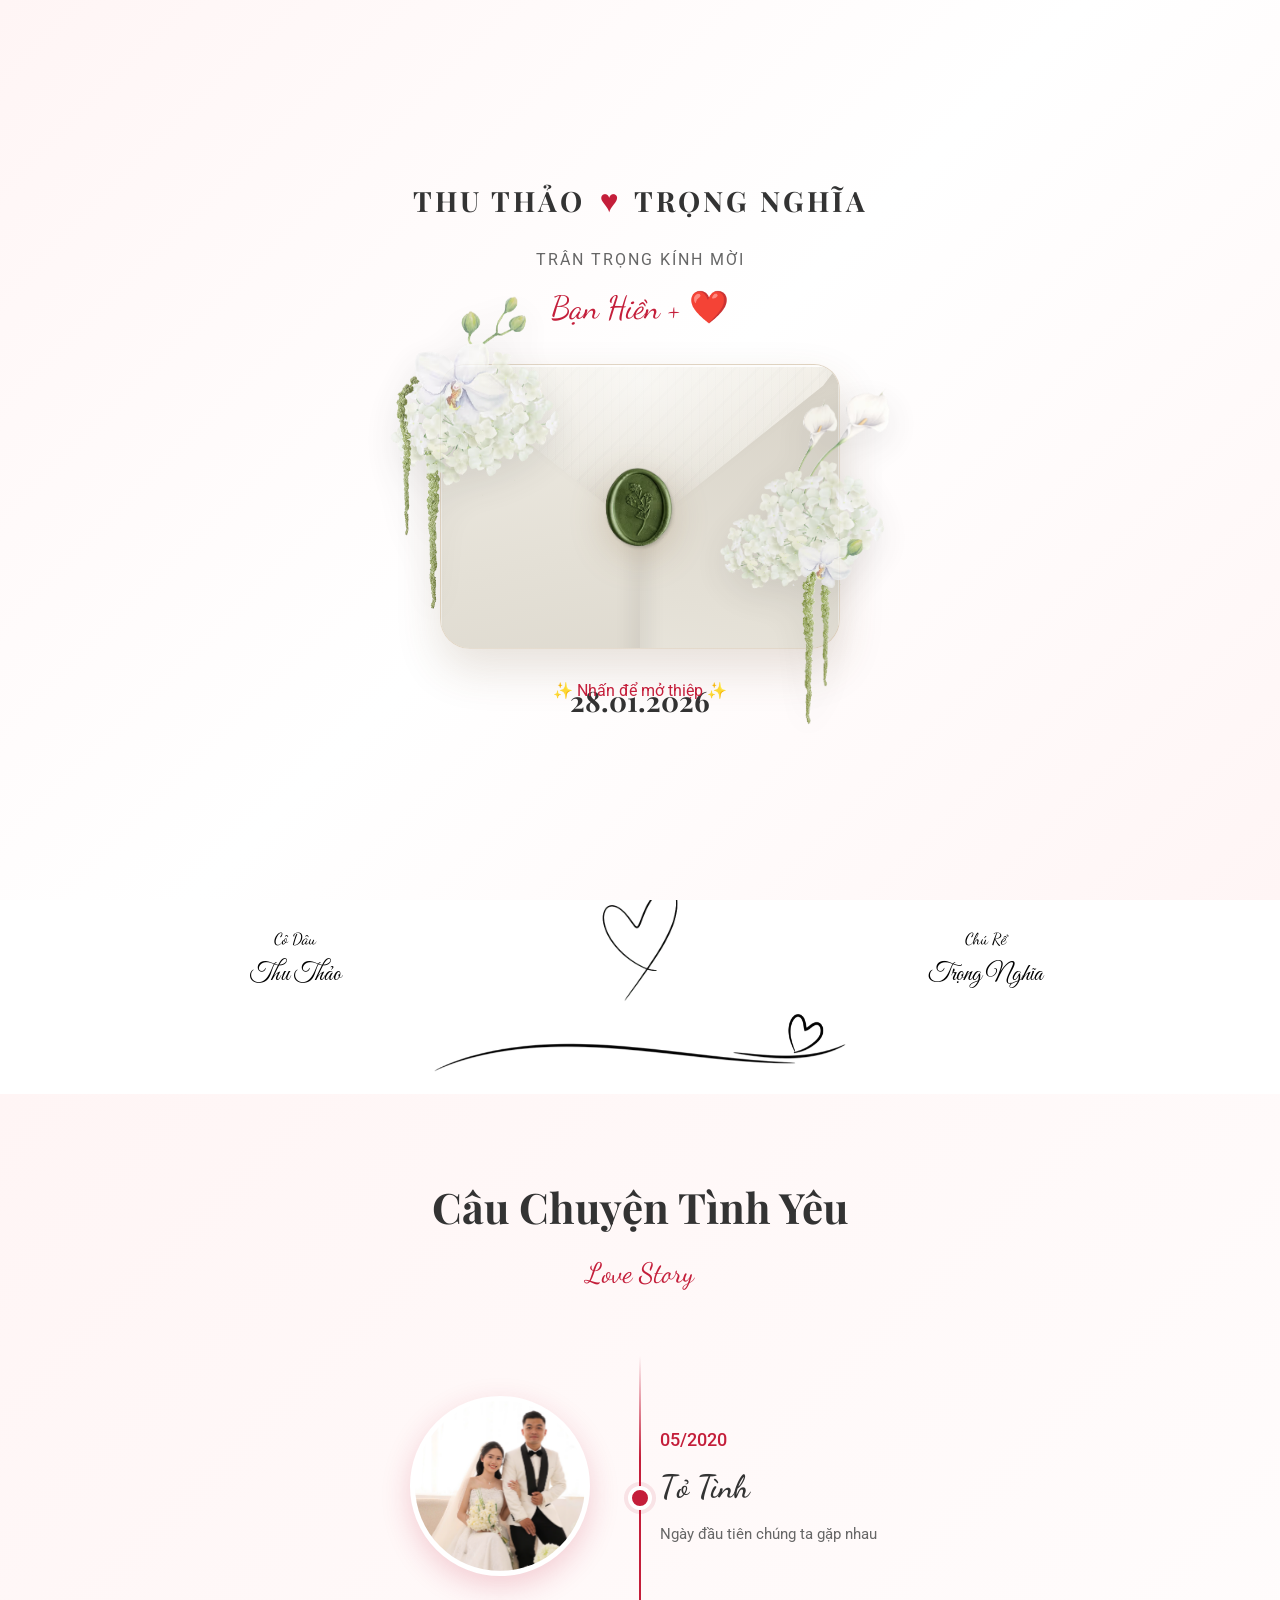
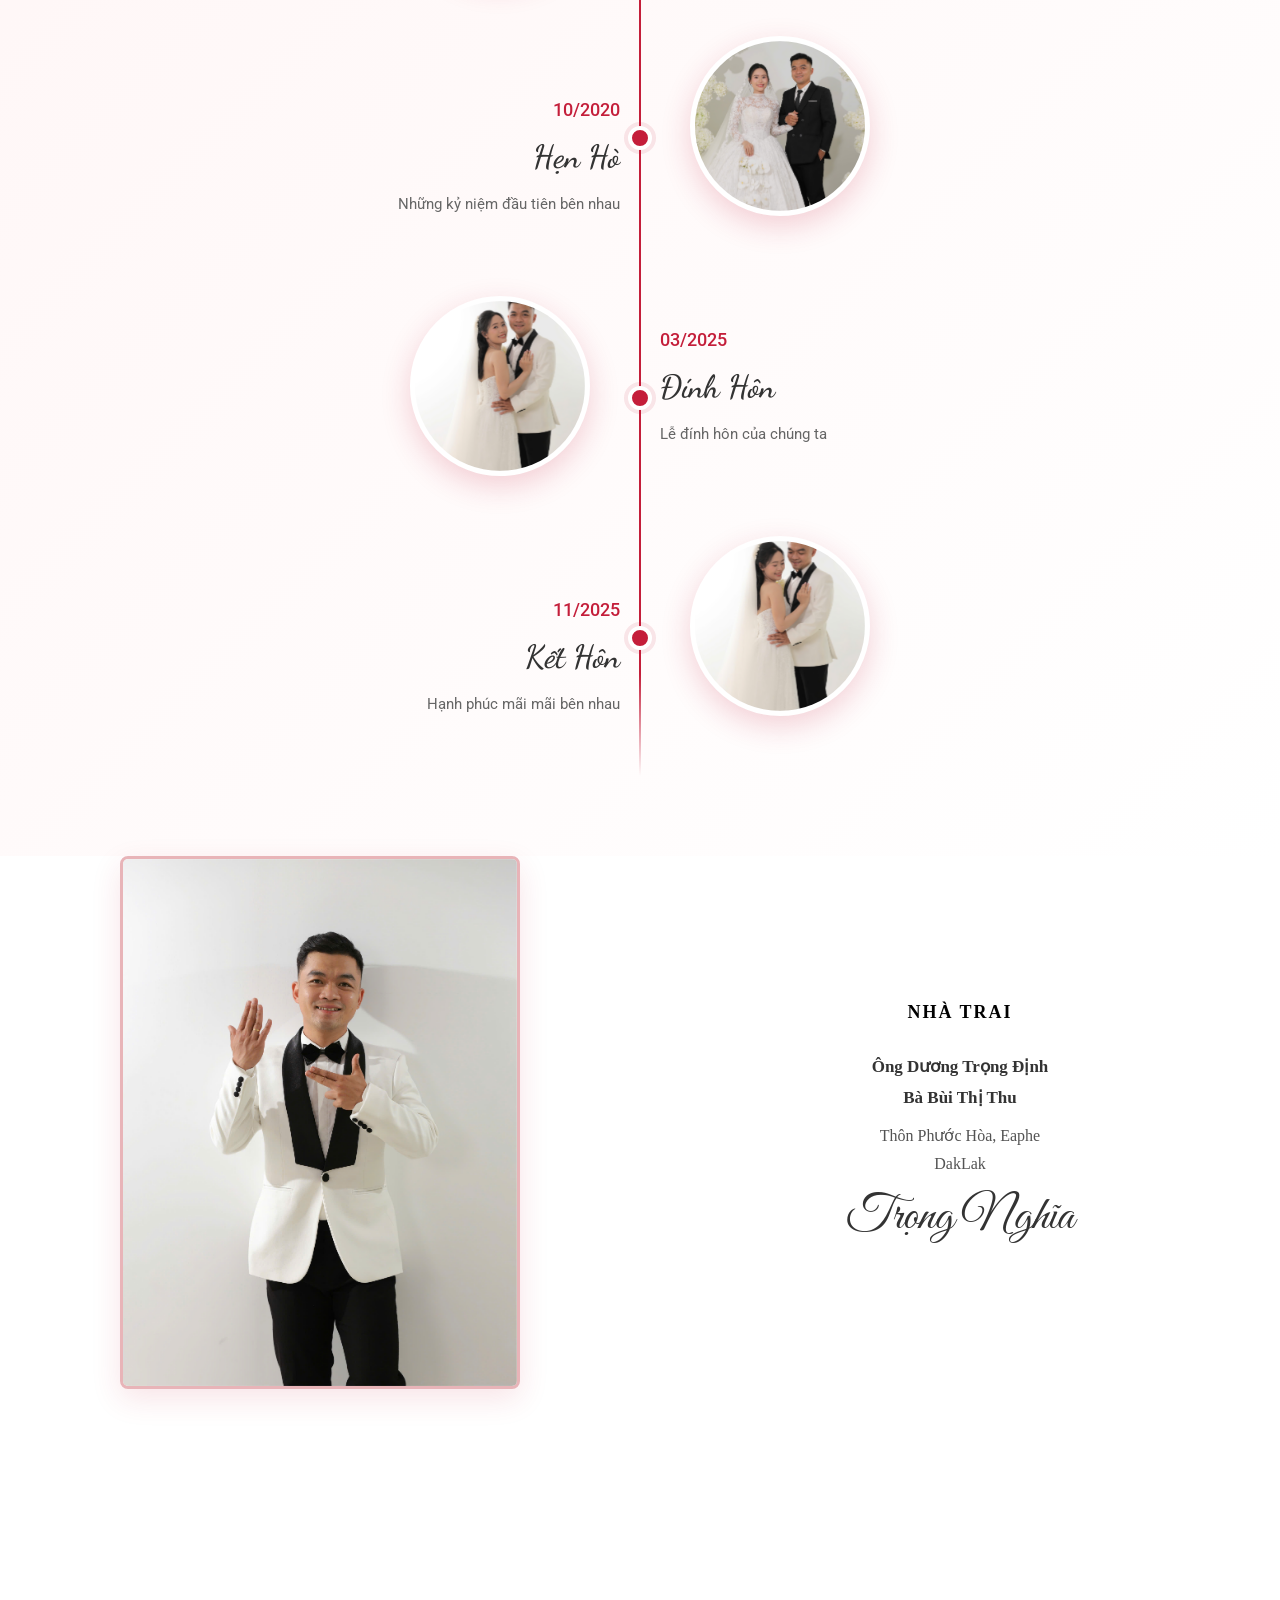
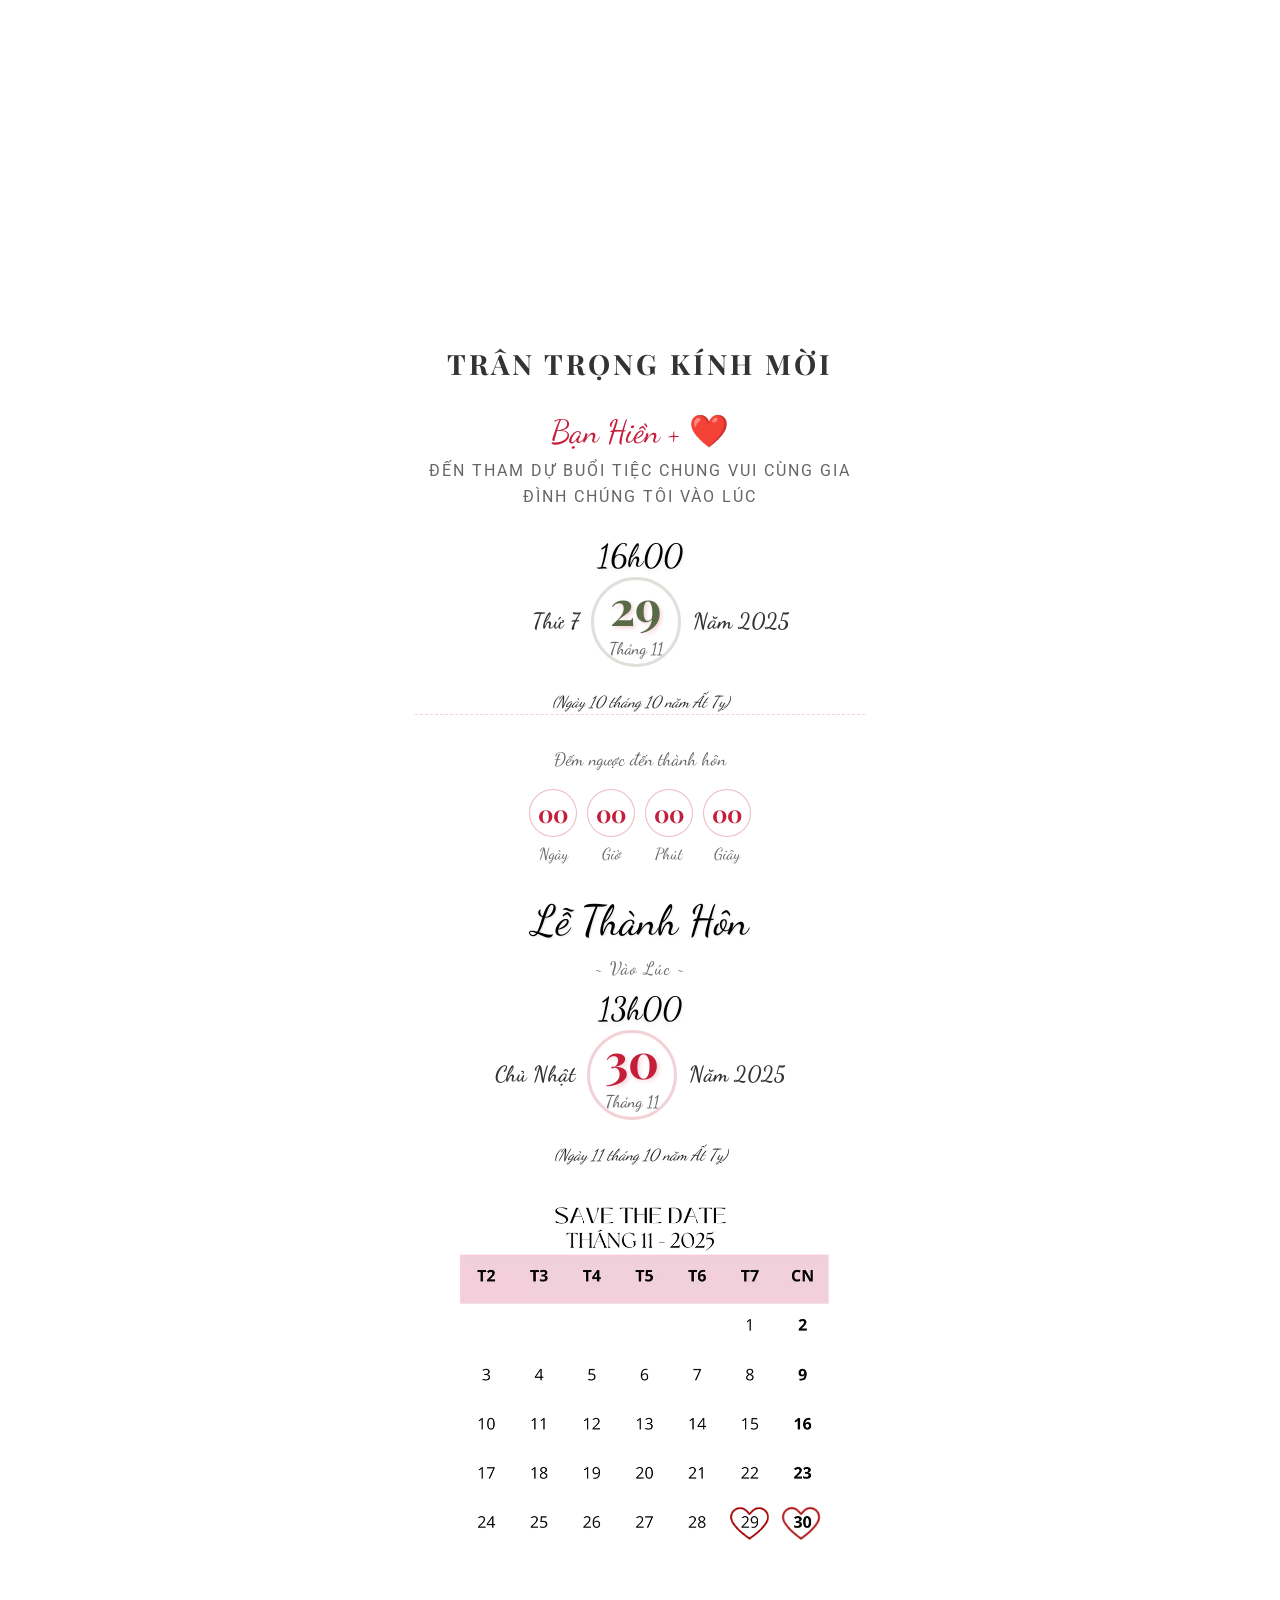
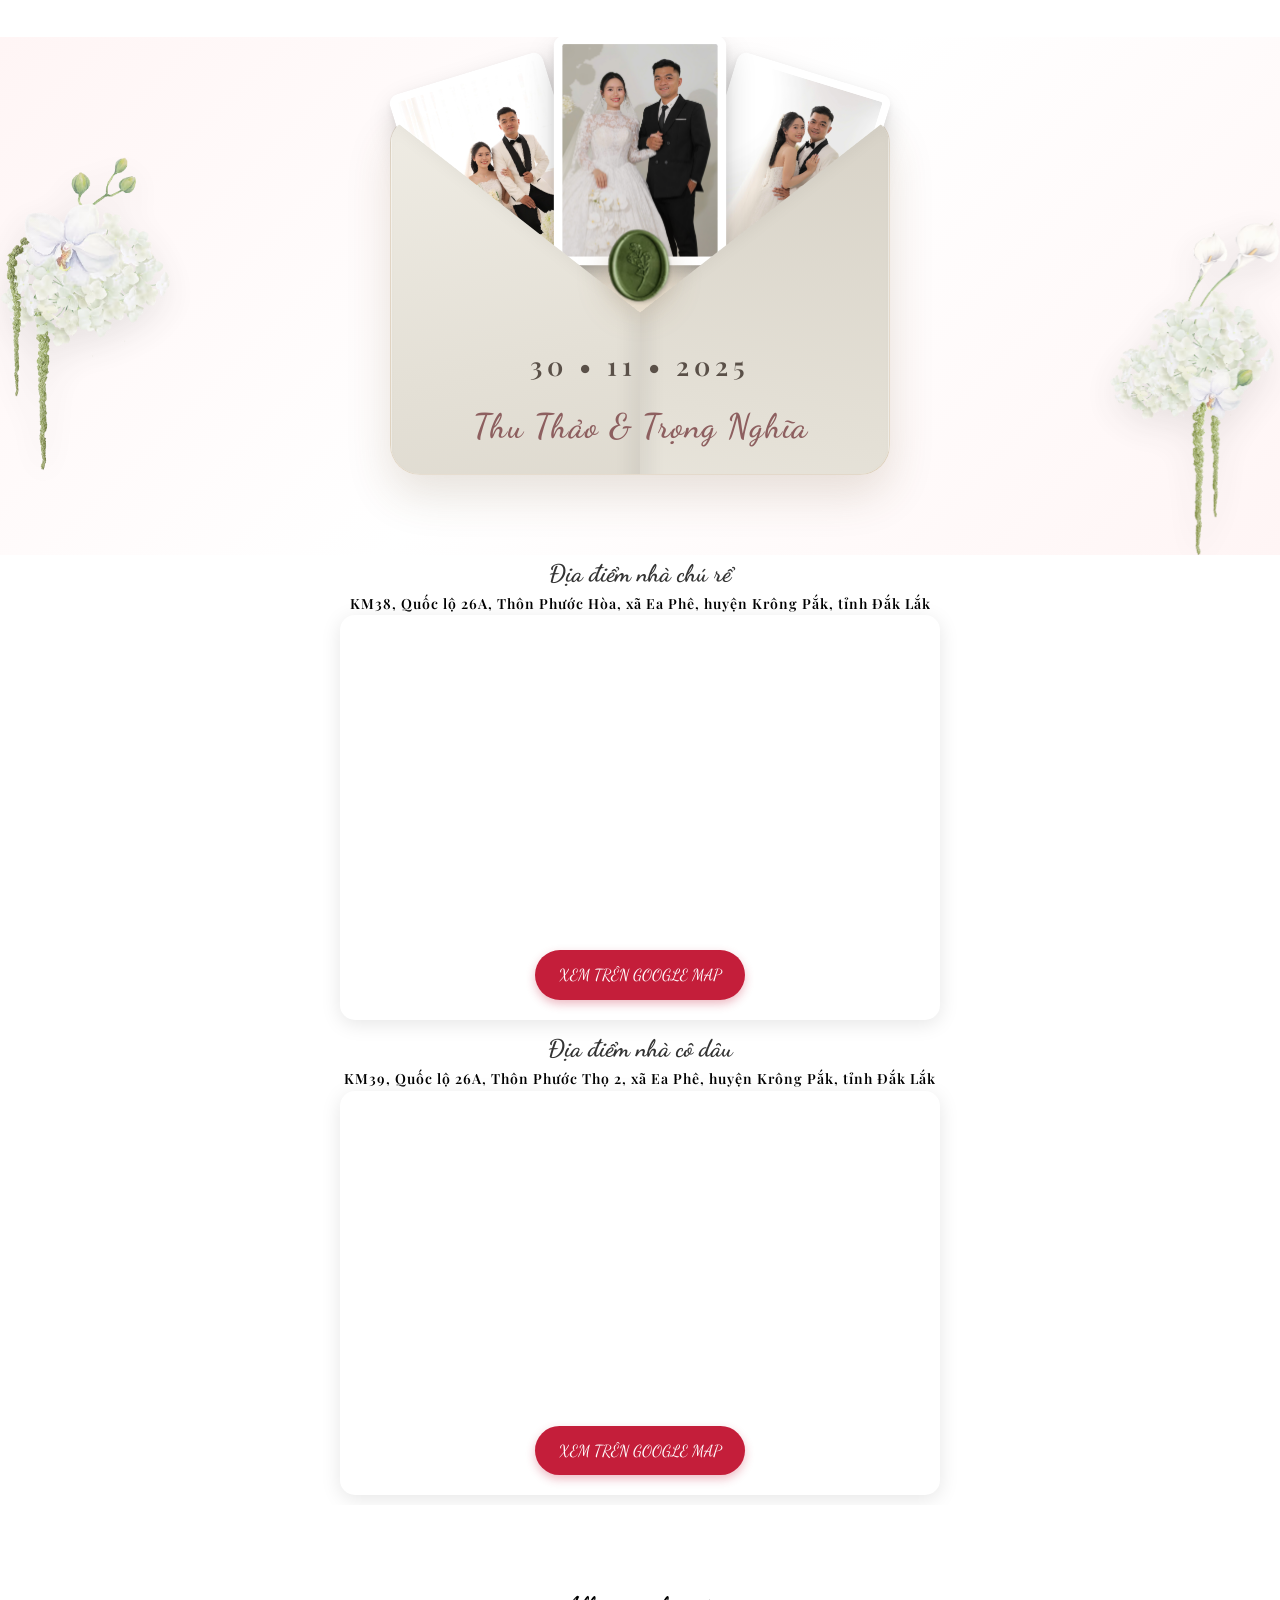
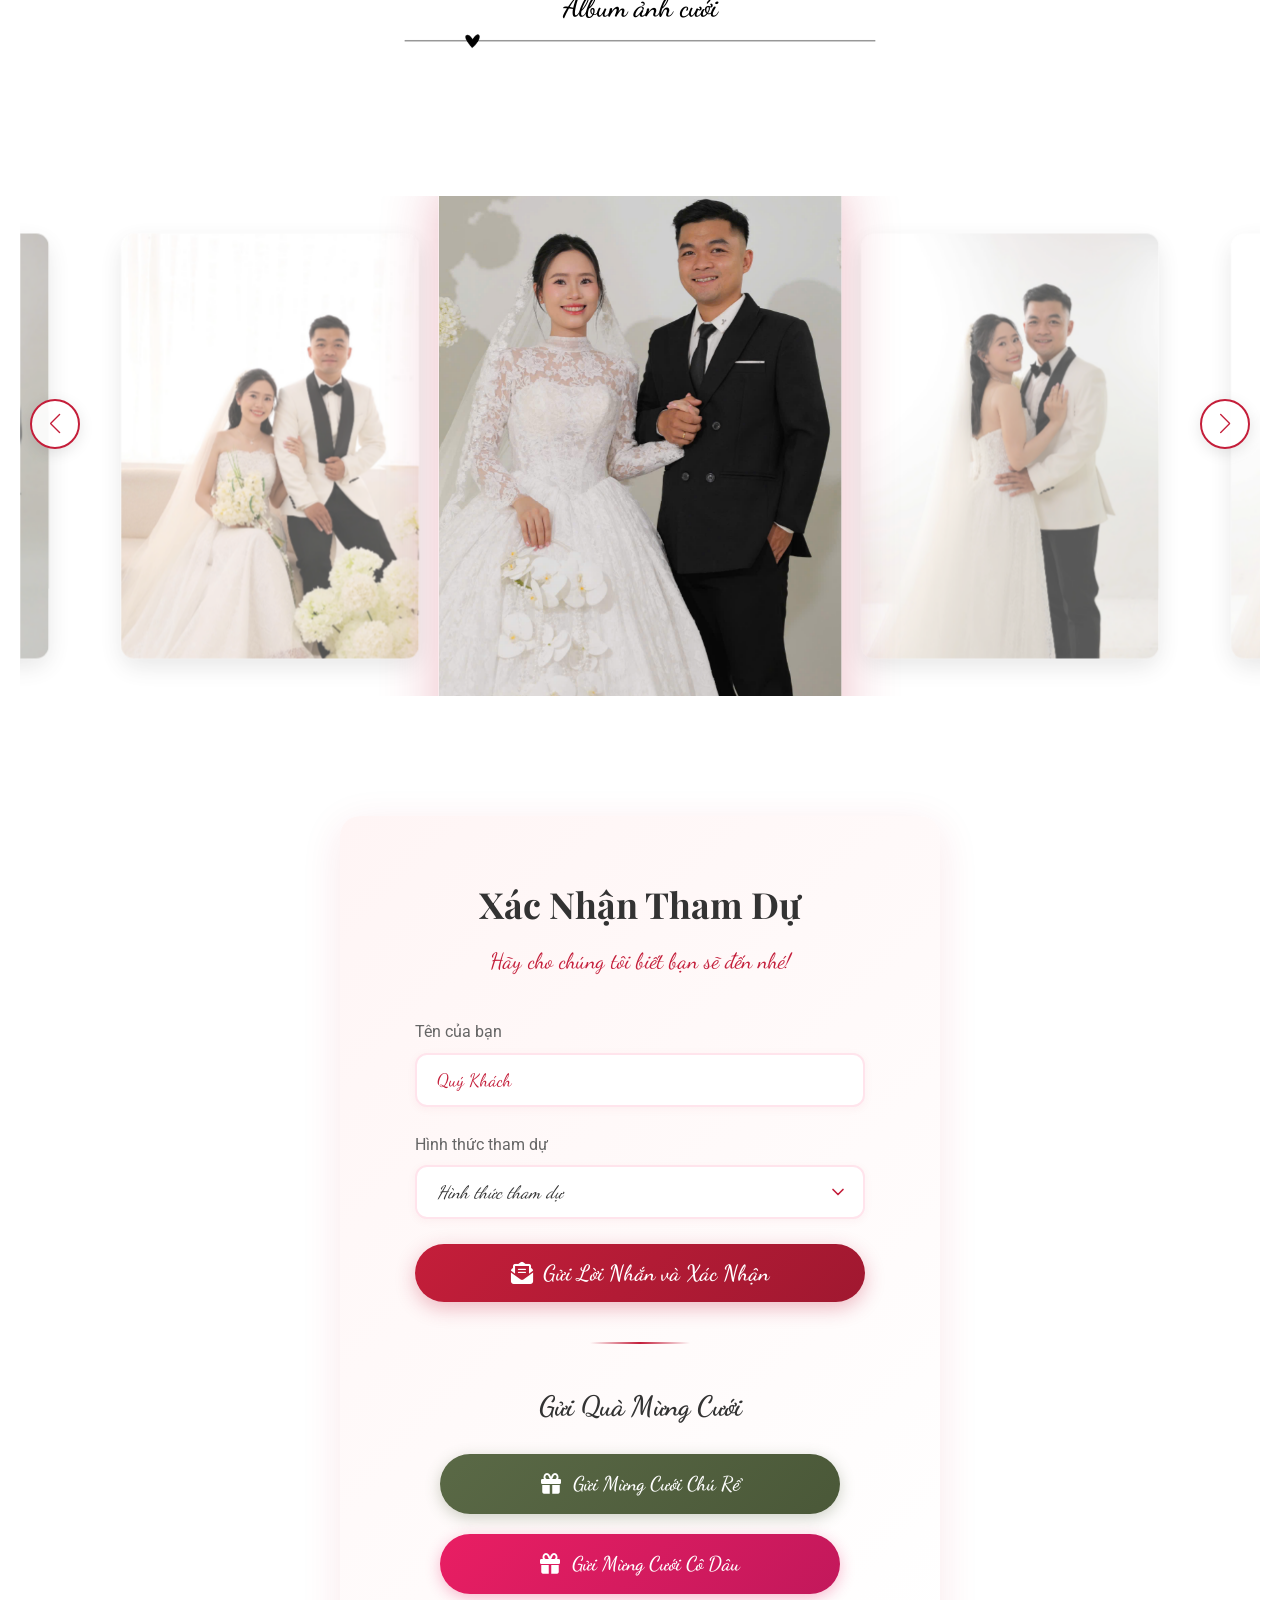
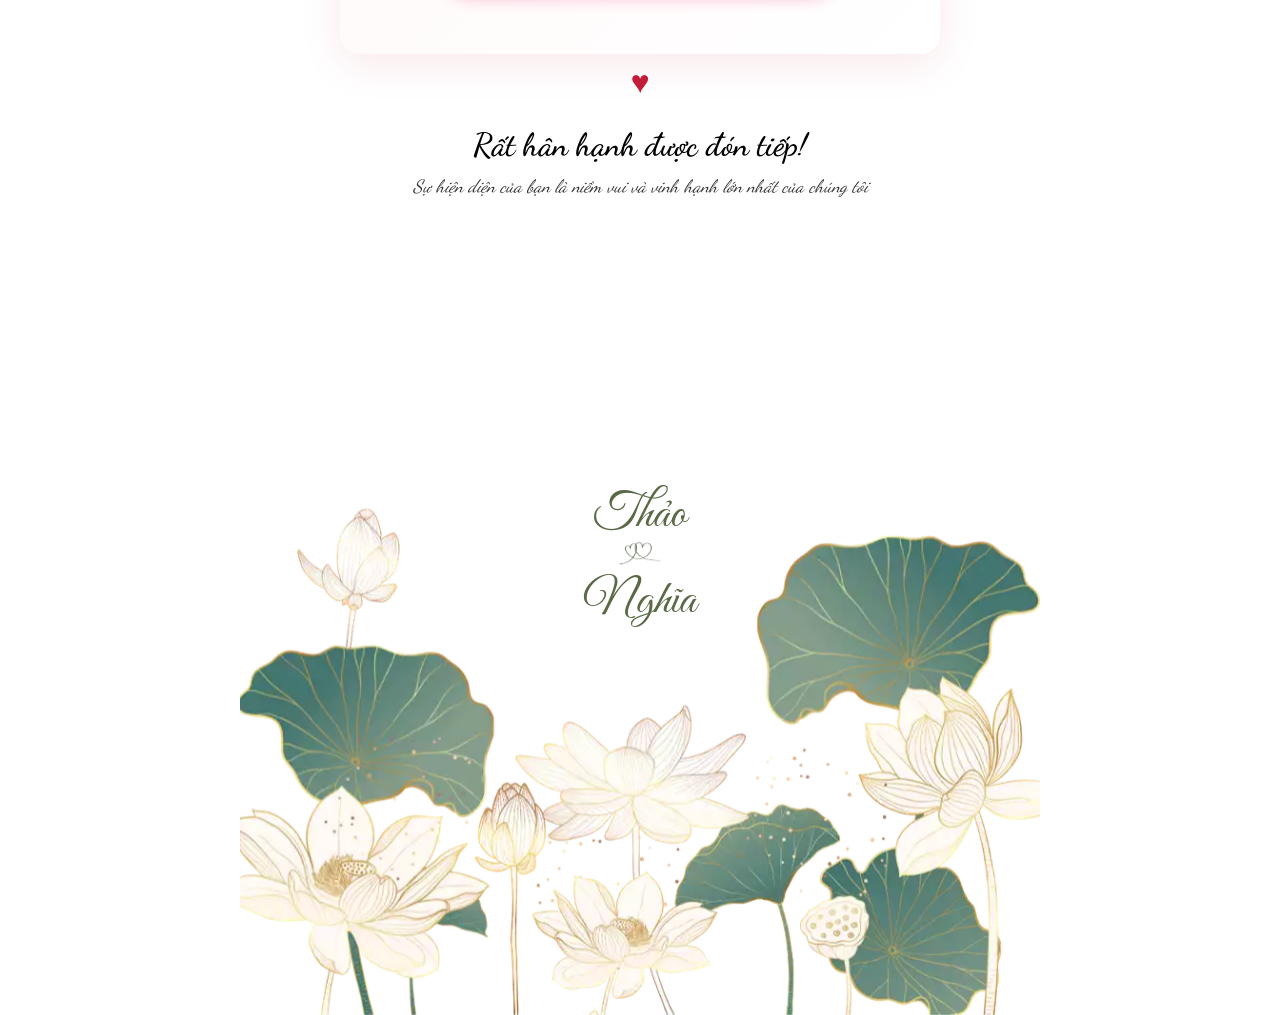
==== commit 422333f4: "update code" ====
--- a/index.html
+++ b/index.html
@@ -1,2132 +1,2083 @@
 <!doctype html>
 <html lang="vi">
-  <head>
-    <meta charset="UTF-8" />
-    <meta
-      name="viewport"
-      content="width=device-width, initial-scale=1.0, maximum-scale=5.0, user-scalable=yes, viewport-fit=cover"
-    />
-
-    <!-- iOS Safari Performance Meta Tags -->
-    <meta name="apple-mobile-web-app-capable" content="yes" />
-    <meta
-      name="apple-mobile-web-app-status-bar-style"
-      content="black-translucent"
-    />
-    <meta name="format-detection" content="telephone=no" />
-
-    <!-- SEO Meta Tags -->
-    <meta
-      name="description"
-      content="Hân hạnh kính mời quý khách tham dự lễ thành hôn của Văn Công và Nguyễn Thơ vào lúc 10:00 Chủ Nhật, ngày 30 tháng 11 năm 2025 (tức 25/10 Âm lịch). Trân trọng kính mời!"
-    />
-    <meta
-      name="keywords"
-      content="thiệp cưới, thư mời cưới, Văn Công, Nguyễn Thơ, đám cưới 2025, wedding invitation, lễ thành hôn"
-    />
-    <meta name="author" content="Nguyễn Văn Công & Nguyễn Thị Thơ" />
-    <meta name="robots" content="index, follow" />
-
-    <!-- Open Graph Meta Tags (Facebook, Messenger, LinkedIn) -->
-    <meta
-      property="og:site_name"
-      content="Thư mời cưới Văn Công & Nguyễn Thơ"
-    />
-    <meta
-      property="og:title"
-      content="Thư Mời Cưới Văn Công & Nguyễn Thơ - 30/11/2025"
-    />
-    <meta
-      property="og:description"
-      content="Hân hạnh kính mời quý khách tham dự lễ thành hôn vào lúc 10:00 Chủ Nhật, ngày 30/11/2025 (tức 25/10 Âm lịch). Trân trọng kính mời!"
-    />
-    <meta property="og:type" content="website" />
-    <meta
-      property="og:url"
-      content="https://namnvhustsoict.github.io/wedding/"
-    />
-    <meta
-      property="og:image"
-      content="https://namnvhustsoict.github.io/wedding/images/preload.jpg"
-    />
-    <meta
-      property="og:image:secure_url"
-      content="https://namnvhustsoict.github.io/wedding/images/preload.jpg"
-    />
-    <meta property="og:image:type" content="image/jpeg" />
-    <link
-      rel="icon"
-      href="https://namnvhustsoict.github.io/wedding/images/preload.jpg"
-      sizes="16x16"
-    />
-    <meta
-      property="og:image:alt"
-      content="Ảnh cưới Nguyễn Văn Công và Nguyễn Thị Thơ - Lễ thành hôn 30/11/2025"
-    />
-    <meta property="og:locale" content="vi_VN" />
-
-    <!-- Facebook App ID (Optional - helps with insights) -->
-    <meta property="fb:app_id" content="" />
-
-    <!-- Twitter Card Meta Tags -->
-    <meta name="twitter:card" content="summary_large_image" />
-    <meta
-      name="twitter:title"
-      content="Thư Mời Cưới Văn Công & Nguyễn Thơ - 30/11/2025"
-    />
-    <meta
-      name="twitter:description"
-      content="Hân hạnh kính mời quý khách tham dự lễ thành hôn vào lúc 10:00 Chủ Nhật, ngày 30/11/2025. Trân trọng kính mời!"
-    />
-    <meta
-      name="twitter:image"
-      content="https://namnvhustsoict.github.io/wedding/images/preload.jpg"
-    />
-    <meta
-      name="twitter:image:alt"
-      content="Ảnh cưới Nguyễn Văn Công và Nguyễn Thị Thơ"
-    />
-
-    <!-- Additional Meta Tags -->
-    <meta name="theme-color" content="#ffffff" />
-    <link rel="canonical" href="https://namnvhustsoict.github.io/wedding/" />
-
-    <!-- Favicon -->
-    <link
-      rel="icon"
-      type="image/jpeg"
-      href="https://namnvhustsoict.github.io/wedding/images/preload.jpg"
-    />
-    <link
-      rel="apple-touch-icon"
-      href="https://namnvhustsoict.github.io/wedding/images/preload.jpg"
-    />
-
-    <title>Thư Mời Cưới Văn Công & Nguyễn Thơ - 30/11/2025</title>
-
-    <!-- Preload Critical Images -->
-    <link rel="preload" as="image" href="images/1(6).jpg" />
-
-    <link rel="stylesheet" href="css/style.css" />
-    <!-- New Feature Styles -->
-    <link rel="stylesheet" href="css/splash.css" />
-    <link rel="stylesheet" href="css/timeline.css" />
-    <link rel="stylesheet" href="css/album.css" />
-    <!-- Swiper CSS v11 -->
-    <link
-      rel="stylesheet"
-      href="https://cdn.jsdelivr.net/npm/swiper@11/swiper-bundle.min.css"
-    />
-    <link rel="stylesheet" href="css/envelope.css" />
-    <link rel="stylesheet" href="css/comments.css" />
-    <link rel="preconnect" href="https://fonts.googleapis.com" />
-    <link rel="preconnect" href="https://fonts.gstatic.com" crossorigin />
-    <link
-      href="https://fonts.googleapis.com/css2?family=Dancing+Script:wght@400;500;600;700&family=Great+Vibes&family=Playfair+Display:wght@400;700&family=Roboto:wght@300;400;500&display=swap"
-      rel="stylesheet"
-    />
-    <link
-      rel="stylesheet"
-      href="https://cdnjs.cloudflare.com/ajax/libs/font-awesome/6.5.1/css/all.min.css"
-      integrity="sha512-DTOQO9RWCH3ppGqcWaEA1BIZOC6xxalwEsw9c2QQeAIftl+Vegovlnee1c9QX4TctnWMn13TZye+giMm8e2LwA=="
-      crossorigin="anonymous"
-      referrerpolicy="no-referrer"
-    />
-
-    <style>
-      /* iOS Safari Performance Fixes */
-      * {
-        margin: 0;
+
+<head>
+  <meta charset="UTF-8" />
+  <meta name="viewport"
+    content="width=device-width, initial-scale=1.0, maximum-scale=5.0, user-scalable=yes, viewport-fit=cover" />
+
+  <!-- iOS Safari Performance Meta Tags -->
+  <meta name="apple-mobile-web-app-capable" content="yes" />
+  <meta name="apple-mobile-web-app-status-bar-style" content="black-translucent" />
+  <meta name="format-detection" content="telephone=no" />
+
+  <!-- SEO Meta Tags -->
+  <meta name="description"
+    content="Hân hạnh kính mời quý khách tham dự lễ thành hôn của Thu Thảo và Trọng Nghĩa vào lúc 10:00 Chủ Nhật, ngày 30 tháng 11 năm 2025 (tức 25/10 Âm lịch). Trân trọng kính mời!" />
+  <meta name="keywords"
+    content="thiệp cưới, thư mời cưới, Thu Thảo, Trọng Nghĩa, đám cưới 2025, wedding invitation, lễ thành hôn" />
+  <meta name="author" content="Thu Thảo & Trọng Nghĩa" />
+  <meta name="robots" content="index, follow" />
+
+  <!-- Open Graph Meta Tags (Facebook, Messenger, LinkedIn) -->
+  <meta property="og:site_name" content="Thư mời cưới Thu Thảo & Trọng Nghĩa" />
+  <meta property="og:title" content="Thư Mời Cưới Thu Thảo & Trọng Nghĩa - 30/11/2025" />
+  <meta property="og:description"
+    content="Hân hạnh kính mời quý khách tham dự lễ thành hôn vào lúc 10:00 Chủ Nhật, ngày 30/11/2025 (tức 25/10 Âm lịch). Trân trọng kính mời!" />
+  <meta property="og:type" content="website" />
+  <meta property="og:url" content="https://namnvhustsoict.github.io/wedding/" />
+  <meta property="og:image" content="https://namnvhustsoict.github.io/wedding/images/preload.jpg" />
+  <meta property="og:image:secure_url" content="https://namnvhustsoict.github.io/wedding/images/preload.jpg" />
+  <meta property="og:image:type" content="image/jpeg" />
+  <link rel="icon" href="https://namnvhustsoict.github.io/wedding/images/preload.jpg" sizes="16x16" />
+  <meta property="og:image:alt" content="Ảnh cưới Thu Thảo và Trọng Nghĩa - Lễ thành hôn 30/11/2025" />
+  <meta property="og:locale" content="vi_VN" />
+
+  <!-- Facebook App ID (Optional - helps with insights) -->
+  <meta property="fb:app_id" content="" />
+
+  <!-- Twitter Card Meta Tags -->
+  <meta name="twitter:card" content="summary_large_image" />
+  <meta name="twitter:title" content="Thư Mời Cưới Thu Thảo & Trọng Nghĩa - 30/11/2025" />
+  <meta name="twitter:description"
+    content="Hân hạnh kính mời quý khách tham dự lễ thành hôn vào lúc 10:00 Chủ Nhật, ngày 30/11/2025. Trân trọng kính mời!" />
+  <meta name="twitter:image" content="https://namnvhustsoict.github.io/wedding/images/preload.jpg" />
+  <meta name="twitter:image:alt" content="Ảnh cưới Thu Thảo và Trọng Nghĩa - Lễ thành hôn 30/11/2025" />
+
+  <!-- Additional Meta Tags -->
+  <meta name="theme-color" content="#ffffff" />
+  <link rel="canonical" href="https://namnvhustsoict.github.io/wedding/" />
+
+  <!-- Favicon -->
+  <link rel="icon" type="image/jpeg" href="https://namnvhustsoict.github.io/wedding/images/preload.jpg" />
+  <link rel="apple-touch-icon" href="https://namnvhustsoict.github.io/wedding/images/preload.jpg" />
+
+  <title>Thư Mời Cưới Thu Thảo & Trọng Nghĩa - 30/11/2025</title>
+
+  <!-- Preload Critical Images -->
+  <link rel="preload" as="image" href="images/1(6).jpg" />
+
+  <link rel="stylesheet" href="css/style.css" />
+  <!-- New Feature Styles -->
+  <link rel="stylesheet" href="css/splash.css" />
+  <link rel="stylesheet" href="css/timeline.css" />
+  <link rel="stylesheet" href="css/album.css" />
+  <!-- Swiper CSS v11 -->
+  <link rel="stylesheet" href="https://cdn.jsdelivr.net/npm/swiper@11/swiper-bundle.min.css" />
+  <link rel="stylesheet" href="css/envelope.css" />
+  <link rel="stylesheet" href="css/comments.css" />
+  <link rel="preconnect" href="https://fonts.googleapis.com" />
+  <link rel="preconnect" href="https://fonts.gstatic.com" crossorigin />
+  <link
+    href="https://fonts.googleapis.com/css2?family=Dancing+Script:wght@400;500;600;700&family=Great+Vibes&family=Playfair+Display:wght@400;700&family=Roboto:wght@300;400;500&display=swap"
+    rel="stylesheet" />
+  <link rel="stylesheet" href="https://cdnjs.cloudflare.com/ajax/libs/font-awesome/6.5.1/css/all.min.css"
+    integrity="sha512-DTOQO9RWCH3ppGqcWaEA1BIZOC6xxalwEsw9c2QQeAIftl+Vegovlnee1c9QX4TctnWMn13TZye+giMm8e2LwA=="
+    crossorigin="anonymous" referrerpolicy="no-referrer" />
+
+  <style>
+    /* iOS Safari Performance Fixes */
+    * {
+      margin: 0;
+      padding: 0;
+      box-sizing: border-box;
+      -webkit-tap-highlight-color: rgba(0, 0, 0, 0);
+      -webkit-touch-callout: none;
+    }
+
+    /* iOS Hardware Acceleration */
+    img {
+      -webkit-transform: translateZ(0);
+      transform: translateZ(0);
+      -webkit-backface-visibility: hidden;
+      backface-visibility: hidden;
+    }
+
+    body {
+      font-family: "Roboto", sans-serif;
+      background: linear-gradient(135deg, #ffffff 0%, #ffffff 100%);
+      color: #333;
+      overflow-x: hidden;
+      -webkit-overflow-scrolling: touch;
+      /* iOS smooth scroll */
+    }
+
+    .container {
+      max-width: 100%;
+      margin: 0 auto;
+
+      box-shadow: 0 0 50px rgba(196, 30, 58, 0.1);
+      position: relative;
+      transition: filter 0.5s;
+    }
+
+    .container.blur {
+      filter: blur(10px);
+    }
+
+    /* Loading Overlay */
+    .loading-overlay {
+      position: fixed;
+      top: 0;
+      left: 0;
+      width: 100%;
+      height: 100%;
+      background: #fff;
+      z-index: 9999;
+      display: flex;
+      align-items: center;
+      justify-content: center;
+      flex-direction: column;
+      animation: fadeOut 1s 2s forwards;
+    }
+
+    .loading-overlay h2 {
+      font-family: "Great Vibes", cursive;
+      font-size: 48px;
+      color: #c41e3a;
+      margin-bottom: 20px;
+      animation: pulse 2s infinite;
+    }
+
+    .loader {
+      width: 50px;
+      height: 50px;
+      border: 4px solid #f3f3f3;
+      border-top: 4px solid #c41e3a;
+      border-radius: 50%;
+      animation: spin 1s linear infinite;
+    }
+
+    .countdown-inline .separator {
+      color: #999;
+      margin: 0 6px;
+    }
+
+    @keyframes fadeInUp {
+      from {
+        opacity: 0;
+        transform: translateY(30px);
+      }
+
+      to {
+        opacity: 1;
+        transform: translateY(0);
+      }
+    }
+
+    @keyframes pulseText {
+
+      0%,
+      100% {
+        opacity: 0.6;
+        transform: scale(1);
+      }
+
+      50% {
+        opacity: 1;
+        transform: scale(1.05);
+      }
+    }
+
+    /* Button để đóng popup sau khi xem */
+    .btn-close-popup {
+      background: #c41e3a;
+      color: #fff;
+      padding: 15px 50px;
+      border: none;
+      border-radius: 50px;
+      font-size: 18px;
+      font-weight: 500;
+      cursor: pointer;
+      position: absolute;
+      bottom: 30px;
+      left: 50%;
+      transform: translateX(-50%);
+      opacity: 0;
+      visibility: hidden;
+      transition: all 0.5s;
+      box-shadow: 0 5px 20px rgba(196, 30, 58, 0.5);
+    }
+
+    .btn-close-popup:hover {
+      background: #a01830;
+      transform: translateX(-50%) scale(1.05);
+    }
+
+    .envelope-container.opened~.btn-close-popup {
+      opacity: 1;
+      visibility: visible;
+      animation: slideUpFade 0.8s 1s backwards;
+    }
+
+    @keyframes slideUpFade {
+      from {
+        opacity: 0;
+        transform: translateY(20px);
+      }
+
+      to {
+        opacity: 1;
+        transform: translateY(0);
+      }
+    }
+
+    .btn-open {
+      background: #c41e3a;
+      color: #fff;
+      padding: 12px 40px;
+      border: none;
+      border-radius: 30px;
+      font-size: 16px;
+      cursor: pointer;
+      margin-top: 20px;
+      transition: all 0.3s;
+      position: relative;
+      z-index: 20;
+      animation: pulseButton 1.5s infinite;
+      box-shadow: 0 4px 15px rgba(196, 30, 58, 0.3);
+    }
+
+    .btn-open:hover {
+      background: #a01830;
+      transform: scale(1.1);
+      animation: none;
+      box-shadow: 0 6px 20px rgba(196, 30, 58, 0.6);
+    }
+
+    @keyframes pulseButton {
+
+      0%,
+      100% {
+        transform: scale(1);
+        box-shadow: 0 4px 15px rgba(196, 30, 58, 0.3);
+      }
+
+      50% {
+        transform: scale(1.05);
+        box-shadow: 0 6px 20px rgba(196, 30, 58, 0.6);
+      }
+    }
+
+    /* Floating Hearts Background */
+    .hearts-container {
+      position: fixed;
+      top: 0;
+      left: 0;
+      width: 100%;
+      height: 100%;
+      pointer-events: none;
+      overflow: hidden;
+      z-index: 1;
+    }
+
+    .heart {
+      position: absolute;
+      font-size: 20px;
+      color: rgba(196, 30, 58, 0.3);
+      animation: floatHeart 10s infinite ease-in-out;
+    }
+
+    /* Hero Section - Giống thiệp_opened.png */
+    .hero {
+      background: linear-gradient(to bottom, #fff 0%, #fff5f5 100%);
+      min-height: 100vh;
+      display: flex;
+      flex-direction: column;
+      justify-content: center;
+      align-items: center;
+      text-align: center;
+      padding: 40px 20px;
+      position: relative;
+    }
+
+    /* Góc trang trí chữ Hỷ */
+    .hero-corners {
+      position: absolute;
+      width: 100%;
+      height: 100%;
+      pointer-events: none;
+    }
+
+    .corner-decoration {
+      position: absolute;
+      font-size: 80px;
+      color: rgba(212, 175, 55, 0.3);
+      font-family: serif;
+    }
+
+    .corner-decoration.top-left {
+      top: 20px;
+      left: 20px;
+    }
+
+    .corner-decoration.top-right {
+      top: 20px;
+      right: 20px;
+    }
+
+    .hero-title {
+      font-family: "Playfair Display", serif;
+      font-size: 32px;
+      font-weight: 400;
+      letter-spacing: 3px;
+      color: #333;
+      margin-bottom: 15px;
+      animation: fadeInDown 1s;
+    }
+
+    /* Hero Section - Thiết kế với ảnh nền */
+    .hero {
+      position: relative;
+      min-height: 100vh;
+      display: flex;
+      align-items: flex-end !important;
+      justify-content: center;
+      overflow: hidden;
+    }
+
+    .hero-background-image {
+      position: absolute;
+      top: 0;
+      left: 0;
+      width: 100%;
+      height: 100%;
+      z-index: 0;
+    }
+
+    .hero-background-image img {
+      width: 100%;
+      height: 100%;
+      object-fit: cover;
+      object-position: center;
+    }
+
+    /* Desktop landscape - Ảnh dọc fill theo chiều cao */
+    @media (min-width: 769px) and (orientation: landscape) {
+      .hero-background-image img {
+        width: auto;
+        height: 100%;
+
+        object-fit: cover;
+        object-position: center;
+      }
+    }
+
+    .hero-overlay {
+      position: absolute;
+      top: 0;
+      left: 0;
+      width: 100%;
+      height: 100%;
+      background: rgba(0, 0, 0, 0.15);
+      z-index: 1;
+    }
+
+    .hero-gradient-bottom {
+      position: absolute;
+      bottom: 0;
+      left: 0;
+      width: 100%;
+      height: 70%;
+      background: linear-gradient(to top,
+          rgba(0, 0, 0, 0.85) 0%,
+          rgba(0, 0, 0, 0.6) 40%,
+          transparent 100%);
+      z-index: 2;
+    }
+
+    /* Hero Names at Top */
+    .hero-names-top {
+      position: absolute;
+      top: 40px;
+      left: 0;
+      right: 0;
+      width: 100%;
+      text-align: center;
+      z-index: 3;
+      color: #000;
+      text-shadow:
+        0 2px 10px,
+        rgba(105, 105, 105, 0.5);
+    }
+
+    .hero-names-top .wedding-label {
+      font-family: "Great Vibes", cursive;
+      font-size: 20px;
+      font-weight: 400;
+      letter-spacing: 2px;
+      color: #4b4b4b;
+    }
+
+    .hero-names-top .bride-groom {
+      font-family: "Dancing Script", cursive;
+      font-size: 24px;
+      margin-bottom: 5px;
+      animation: fadeInDown 1.2s ease-out;
+    }
+
+    .hero-names-top .wedding-symbol {
+      font-size: 20px;
+      margin: 0 15px;
+      color: #000;
+      animation: pulse 2s infinite;
+    }
+
+    .section {
+      padding: 0px 0px;
+    }
+
+    .section-title {
+      font-family: "Playfair Display", serif;
+      font-size: 32px;
+      text-align: center;
+      margin-bottom: 20px;
+      color: #ffffff;
+    }
+
+    /* Parents Info */
+    .parents-layout {
+      display: flex;
+      align-items: center;
+      justify-content: space-between;
+    }
+
+    .parent-section {
+      flex: 1;
+      text-align: center;
+    }
+
+    .parent-header {
+      font-family: "Times New Roman", Times, serif;
+      font-size: 16px;
+      font-weight: bold;
+      color: #333;
+      margin-bottom: 15px;
+      letter-spacing: 1px;
+    }
+
+    .parent-name {
+      font-family: "Times New Roman", Times, serif;
+      font-size: 15px;
+      font-weight: bold;
+      color: #333;
+    }
+
+    .parent-address {
+      font-family: "Times New Roman", Times, serif;
+      font-size: 13px;
+      color: #666;
+    }
+
+    .couple-role {
+      margin-top: 20px;
+    }
+
+    .role-label {
+      font-family: "Times New Roman", Times, serif;
+      font-size: 12px;
+      color: #8d8d8d;
+      margin-bottom: 5px;
+    }
+
+    .name-script {
+      font-family: "Great Vibes", cursive;
+      font-size: 24px;
+      color: #000000;
+      margin-top: 5px;
+    }
+
+    .heart-divider {
+      flex: 0 0 auto;
+      display: flex;
+      align-items: center;
+      justify-content: center;
+      margin: 0 0px;
+    }
+
+    .heart-image {
+      width: 100px;
+      height: 100px;
+      object-fit: cover;
+      transform: scale(2);
+    }
+
+    /* Event Details */
+    .event-info {
+      background: #f9f9f9;
+      padding: 30px;
+      border-radius: 10px;
+      margin: 20px 0;
+      border-left: 4px solid #c41e3a;
+    }
+
+    .event-info h3 {
+      color: #c41e3a;
+      margin-bottom: 15px;
+      font-size: 20px;
+    }
+
+    .event-info p {
+      margin: 10px 0;
+      line-height: 1.6;
+    }
+
+    /* Gallery */
+    .gallery-grid {
+      display: grid;
+      grid-template-columns: repeat(auto-fill,
+          minmax(250px, 1fr));
+      /* Auto responsive */
+      gap: 2px;
+      margin-bottom: 20px;
+      padding: 0px 2px;
+      opacity: 0;
+      transform: translateY(30px);
+      transition:
+        opacity 0.8s ease-out,
+        transform 0.8s ease-out;
+    }
+
+    .gallery-grid.visible {
+      opacity: 1;
+      transform: translateY(0);
+    }
+
+    /* Mobile: 2 cột */
+    @media (max-width: 768px) {
+      .gallery-grid {
+        grid-template-columns: repeat(2, 1fr);
+      }
+    }
+
+    .gallery-item {
+      position: relative;
+      overflow: hidden;
+      aspect-ratio: 3/4;
+      cursor: pointer;
+      box-shadow: 0 4px 15px rgba(0, 0, 0, 0.1);
+      border-radius: 8px;
+    }
+
+    .gallery-item:hover {
+      transform: translateY(-8px) scale(1.02);
+      box-shadow: 0 12px 35px rgba(196, 30, 58, 0.4);
+      z-index: 10;
+    }
+
+    .gallery-item img {
+      width: 100%;
+      height: 100%;
+      object-fit: cover;
+      transition: transform 0.5s;
+      display: block;
+      /* Đảm bảo ảnh luôn hiện */
+      opacity: 1 !important;
+      /* Force hiện ảnh */
+    }
+
+    .gallery-item:hover img {
+      transform: scale(1.15);
+    }
+
+    .gallery-item::after {
+      content: "🔍";
+      position: absolute;
+      top: 50%;
+      left: 50%;
+      transform: translate(-50%, -50%);
+      font-size: 40px;
+      color: #fff;
+      opacity: 0;
+      transition: opacity 0.3s;
+    }
+
+    .gallery-item:hover::after {
+      opacity: 1;
+    }
+
+    /* Lightbox Popup */
+    .lightbox {
+      position: fixed;
+      top: 0;
+      left: 0;
+      width: 100%;
+      height: 100%;
+      background: rgba(255, 255, 255, 0.5);
+      backdrop-filter: blur(10px);
+      -webkit-backdrop-filter: blur(10px);
+      z-index: 9997;
+      display: none;
+      align-items: center;
+      justify-content: center;
+      animation: fadeIn 0.3s;
+    }
+
+    .lightbox.active {
+      display: flex;
+    }
+
+    .lightbox-content {
+      position: relative;
+      max-width: 90%;
+      max-height: 90%;
+      animation: zoomIn 0.4s;
+    }
+
+    .lightbox-content img {
+      max-width: 100%;
+      max-height: 90vh;
+      border-radius: 10px;
+      box-shadow: 0 0 50px rgba(255, 255, 255, 0.3);
+    }
+
+    .lightbox-close {
+      position: absolute;
+      top: -40px;
+      right: 0;
+      background: #c41e3a;
+      color: #fff;
+      width: 40px;
+      height: 40px;
+      border-radius: 50%;
+      display: flex;
+      align-items: center;
+      justify-content: center;
+      cursor: pointer;
+      font-size: 24px;
+      transition: all 0.3s;
+    }
+
+    .lightbox-close:hover {
+      background: #fff;
+      color: #c41e3a;
+      transform: rotate(90deg);
+    }
+
+    .lightbox-nav {
+      position: absolute;
+      top: 50%;
+      transform: translateY(-50%);
+      background: rgba(255, 255, 255, 0.2);
+      color: #fff;
+      width: 50px;
+      height: 50px;
+      border-radius: 50%;
+      display: flex;
+      align-items: center;
+      justify-content: center;
+      cursor: pointer;
+      font-size: 24px;
+      transition: all 0.3s;
+    }
+
+    .lightbox-nav:hover {
+      background: #c41e3a;
+    }
+
+    .lightbox-prev {
+      left: 20px;
+    }
+
+    .lightbox-next {
+      right: 20px;
+    }
+
+    /* Form */
+    .rsvp-form {
+      max-width: 400px;
+      margin: 0 auto;
+    }
+
+    .form-group {
+      margin-bottom: 20px;
+    }
+
+    .form-group label {
+      display: block;
+      margin-bottom: 8px;
+      font-weight: 500;
+      color: #333;
+    }
+
+    .form-group input,
+    .form-group select,
+    .form-group textarea {
+      width: 100%;
+      padding: 12px;
+      border: 2px solid #ddd;
+      border-radius: 5px;
+      font-size: 14px;
+      transition: border-color 0.3s;
+    }
+
+    .form-group input:focus,
+    .form-group select:focus,
+    .form-group textarea:focus {
+      border-color: #c41e3a;
+      outline: none;
+    }
+
+    .btn-submit {
+      background: #c41e3a;
+      color: #fff;
+      padding: 15px 40px;
+      border: none;
+      border-radius: 50px;
+      font-size: 16px;
+      font-weight: 500;
+      cursor: pointer;
+      width: 100%;
+      transition: background 0.3s;
+    }
+
+    .btn-submit:hover {
+      background: #a01830;
+    }
+
+    /* Music Button */
+    .music-toggle {
+      position: fixed;
+      bottom: 20px;
+      left: 20px;
+      width: 60px;
+      height: 60px;
+      background: rgba(255, 255, 255, 0.9);
+      border-radius: 50%;
+      display: flex;
+      align-items: center;
+      justify-content: center;
+      cursor: pointer;
+      box-shadow: 0 4px 15px rgba(0, 0, 0, 0.2);
+      z-index: 1000;
+      transition: transform 0.3s;
+    }
+
+    .music-toggle:hover {
+      transform: scale(1.1);
+    }
+
+    .music-toggle img {
+      width: 40px;
+      height: 40px;
+    }
+
+    /* Footer */
+    .footer {
+      background: #ffffff;
+      color: #000000;
+      text-align: center;
+      padding: 0px 20px;
+    }
+
+    .footer h3 {
+      font-family: "Playfair Display", serif;
+      font-size: 28px;
+
+      color: #000000;
+    }
+
+    /* Gift Popup */
+    .gift-popup {
+      position: fixed;
+      top: 0;
+      left: 0;
+      width: 100%;
+      height: 100%;
+      background: rgba(0, 0, 0, 0.8);
+      z-index: 9996;
+      display: none;
+      align-items: center;
+      justify-content: center;
+    }
+
+    .gift-popup.active {
+      display: flex;
+      animation: fadeIn 0.3s;
+    }
+
+    .gift-content {
+      background: #fff;
+      padding: 10px;
+      border-radius: 20px;
+      max-width: 400px;
+      width: 90%;
+      position: relative;
+      animation: slideUp 0.5s;
+      box-shadow: 0 10px 50px rgba(0, 0, 0, 0.3);
+    }
+
+    .gift-close {
+      position: absolute;
+      top: 15px;
+      right: 15px;
+      background: #c41e3a;
+      color: #fff;
+      width: 30px;
+      height: 30px;
+      border-radius: 50%;
+      display: flex;
+      align-items: center;
+      justify-content: center;
+      cursor: pointer;
+      font-size: 20px;
+      transition: all 0.3s;
+    }
+
+    .gift-close:hover {
+      transform: rotate(90deg);
+      background: #a01830;
+    }
+
+    /* Animations */
+    @keyframes fadeIn {
+      from {
+        opacity: 0;
+      }
+
+      to {
+        opacity: 1;
+      }
+    }
+
+    @keyframes fadeOut {
+      to {
+        opacity: 0;
+        visibility: hidden;
+      }
+    }
+
+    @keyframes fadeInDown {
+      from {
+        opacity: 0;
+        transform: translateY(-50px);
+      }
+
+      to {
+        opacity: 1;
+        transform: translateY(0);
+      }
+    }
+
+    @keyframes slideUp {
+      from {
+        opacity: 0;
+        transform: translateY(50px);
+      }
+
+      to {
+        opacity: 1;
+        transform: translateY(0);
+      }
+    }
+
+    @keyframes zoomIn {
+      from {
+        opacity: 0;
+        transform: scale(0.5);
+      }
+
+      to {
+        opacity: 1;
+        transform: scale(1);
+      }
+    }
+
+    @keyframes bounceIn {
+      0% {
+        opacity: 0;
+        transform: scale(0.3);
+      }
+
+      50% {
+        transform: scale(1.05);
+      }
+
+      70% {
+        transform: scale(0.9);
+      }
+
+      100% {
+        opacity: 1;
+        transform: scale(1);
+      }
+    }
+
+    @keyframes pulse {
+
+      0%,
+      100% {
+        transform: scale(1);
+      }
+
+      50% {
+        transform: scale(1.1);
+      }
+    }
+
+    @keyframes spin {
+      0% {
+        transform: rotate(0deg);
+      }
+
+      100% {
+        transform: rotate(360deg);
+      }
+    }
+
+    @keyframes floatHeart {
+      0% {
+        transform: translateY(100vh) rotate(0deg);
+        opacity: 0;
+      }
+
+      10% {
+        opacity: 1;
+      }
+
+      90% {
+        opacity: 1;
+      }
+
+      100% {
+        transform: translateY(-100px) rotate(360deg);
+        opacity: 0;
+      }
+    }
+
+    @keyframes breathe {
+
+      0%,
+      100% {
+        opacity: 0.3;
+      }
+
+      50% {
+        opacity: 0.6;
+      }
+    }
+
+    @keyframes sealGlow {
+
+      0%,
+      100% {
+        filter: drop-shadow(0 0 10px rgba(212, 175, 55, 0.5));
+      }
+
+      50% {
+        filter: drop-shadow(0 0 20px rgba(212, 175, 55, 1));
+      }
+    }
+
+    @keyframes slideInFromLeft {
+      from {
+        opacity: 0;
+        transform: translateX(-100px);
+      }
+
+      to {
+        opacity: 1;
+        transform: translateX(0);
+      }
+    }
+
+    @keyframes slideInFromRight {
+      from {
+        opacity: 0;
+        transform: translateX(100px);
+      }
+
+      to {
+        opacity: 1;
+        transform: translateX(0);
+      }
+    }
+
+    /* Scroll Animation */
+    .scroll-reveal {
+      opacity: 0;
+      transform: translateY(50px);
+      transition: all 0.8s ease-out;
+    }
+
+    .scroll-reveal.active {
+      opacity: 1;
+      transform: translateY(0);
+    }
+
+    /* Gallery Item Animations - MỚI */
+    .gallery-item {
+      opacity: 0;
+      transform: scale(0.8);
+      transition:
+        opacity 0.6s ease-out,
+        transform 0.6s ease-out;
+    }
+
+    .gallery-item.visible {
+      opacity: 1;
+      transform: scale(1);
+    }
+
+    /* Animation cho từng item với delay khác nhau */
+    .gallery-item:nth-child(1) {
+      transition-delay: 0s;
+    }
+
+    .gallery-item:nth-child(2) {
+      transition-delay: 0.1s;
+    }
+
+    .gallery-item:nth-child(3) {
+      transition-delay: 0.2s;
+    }
+
+    .gallery-item:nth-child(4) {
+      transition-delay: 0.3s;
+    }
+
+    .gallery-item:nth-child(5) {
+      transition-delay: 0.4s;
+    }
+
+    .gallery-item:nth-child(6) {
+      transition-delay: 0.5s;
+    }
+
+    .gallery-item:nth-child(7) {
+      transition-delay: 0.6s;
+    }
+
+    .gallery-item:nth-child(8) {
+      transition-delay: 0.7s;
+    }
+
+    .gallery-item:nth-child(9) {
+      transition-delay: 0.8s;
+    }
+
+    .gallery-item:nth-child(10) {
+      transition-delay: 0.9s;
+    }
+
+    .gallery-item:nth-child(11) {
+      transition-delay: 1s;
+    }
+
+    .gallery-item:nth-child(12) {
+      transition-delay: 1.1s;
+    }
+
+    .gallery-item:nth-child(13) {
+      transition-delay: 1.2s;
+    }
+
+    /* Parent Section Animations */
+    .parent-section {
+      opacity: 0;
+    }
+
+    .parent-section.slide-in-left {
+      animation: slideInFromLeft 1s ease-out forwards;
+    }
+
+    .parent-section.slide-in-right {
+      animation: slideInFromRight 1s ease-out forwards;
+    }
+
+    /* Parent Info Section */
+    .parent-info-section {
+      width: 100%;
+      padding: 0;
+      background: #ffffff;
+      display: flex;
+      align-items: stretch;
+      justify-content: center;
+    }
+
+    .parent-info-container {
+      display: flex;
+      flex-direction: row;
+      width: 100%;
+      max-width: 100%;
+      height: auto;
+      align-items: stretch;
+    }
+
+    .parent-info-left {
+      flex: 0 0 50%;
+      width: 50%;
+      display: flex;
+      align-items: center;
+      justify-content: center;
+
+      flex-direction: column;
+      justify-content: center;
+      text-align: center;
+    }
+
+    .parent-info-image-frame {
+      width: 100%;
+      max-width: 400px;
+      aspect-ratio: 3/4;
+      border: 3px solid #e8b4b8;
+      border-radius: 8px;
+      overflow: hidden;
+      box-shadow: 0 10px 30px rgba(196, 30, 58, 0.12);
+      background: #f5f5f5;
+    }
+
+    .parent-info-image {
+      width: 100%;
+      height: 100%;
+      object-fit: cover;
+      display: block;
+    }
+
+    .parent-info-right {
+      flex: 0 0 50%;
+      width: 50%;
+      display: flex;
+      flex-direction: column;
+      justify-content: center;
+      text-align: center;
+      align-items: center;
+    }
+
+    /* Phần 1: Thông tin gia đình */
+    .parent-info-family {
+      display: flex;
+      flex-direction: column;
+      text-align: center;
+    }
+
+    .parent-info-label {
+      font-family: "Times New Roman", Times, serif;
+      font-size: 18px;
+      letter-spacing: 2px;
+      color: #000000;
+      font-weight: 700;
+      text-transform: uppercase;
+    }
+
+    .parent-info-parent-name {
+      font-family: "Times New Roman", Times, serif;
+      font-size: 17px;
+      color: #333;
+      font-weight: 600;
+      line-height: 1.8;
+    }
+
+    .parent-info-address {
+      font-family: "Times New Roman", Times, serif;
+      font-size: 16px;
+      color: #535353;
+      line-height: 1.8;
+      margin-top: 8px;
+    }
+
+    /* Phần 2: Tiêu đề và tên chú rể */
+    .parent-info-couple {
+      display: flex;
+      flex-direction: column;
+      gap: 8px;
+      margin-top: 10px;
+      text-align: center;
+    }
+
+    .parent-info-role {
+      font-family: "Dancing Script", cursive;
+      font-size: 16px;
+      color: #000000;
+      font-weight: 400;
+    }
+
+    .parent-info-groom-name {
+      font-family: "Great Vibes", cursive;
+      font-size: 48px;
+      color: #333;
+      font-weight: 400;
+      line-height: 1.2;
+    }
+
+    /* Responsive for Parent Info */
+    @media (max-width: 768px) {
+      .parent-info-section {
         padding: 0;
-        box-sizing: border-box;
-        -webkit-tap-highlight-color: rgba(0, 0, 0, 0);
-        -webkit-touch-callout: none;
-      }
-
-      /* iOS Hardware Acceleration */
-      img {
-        -webkit-transform: translateZ(0);
-        transform: translateZ(0);
-        -webkit-backface-visibility: hidden;
-        backface-visibility: hidden;
-      }
-
-      body {
-        font-family: "Roboto", sans-serif;
-        background: linear-gradient(135deg, #ffffff 0%, #ffffff 100%);
-        color: #333;
-        overflow-x: hidden;
-        -webkit-overflow-scrolling: touch; /* iOS smooth scroll */
-      }
-
+      }
+
+      .parent-info-container {
+        flex-direction: row;
+      }
+
+      .parent-info-left {
+        flex: 1;
+        width: 50%;
+
+        order: -1;
+      }
+
+      .parent-info-right {
+        flex: 1;
+        width: 50%;
+      }
+
+      .parent-info-image-frame {
+        max-width: 280px;
+      }
+
+      .parent-info-groom-name {
+        font-size: 36px;
+      }
+
+      .parent-info-label {
+        font-size: 15px;
+      }
+
+      .parent-info-parent-name {
+        font-size: 14px;
+      }
+
+      .parent-info-address {
+        font-size: 14px;
+      }
+    }
+
+    @media (max-width: 480px) {
+      .parent-info-groom-name {
+        font-size: 30px;
+      }
+
+      .parent-info-image-frame {
+        max-width: 240px;
+      }
+    }
+
+    /* Responsive */
+
+    /* Desktop - Large screens */
+    @media (min-width: 1200px) {
       .container {
         max-width: 100%;
-        margin: 0 auto;
-
-        box-shadow: 0 0 50px rgba(196, 30, 58, 0.1);
-        position: relative;
-        transition: filter 0.5s;
-      }
-
-      .container.blur {
-        filter: blur(10px);
-      }
-
-      /* Loading Overlay */
-      .loading-overlay {
-        position: fixed;
-        top: 0;
-        left: 0;
-        width: 100%;
-        height: 100%;
-        background: #fff;
-        z-index: 9999;
-        display: flex;
-        align-items: center;
-        justify-content: center;
-        flex-direction: column;
-        animation: fadeOut 1s 2s forwards;
-      }
-
-      .loading-overlay h2 {
-        font-family: "Great Vibes", cursive;
-        font-size: 48px;
-        color: #c41e3a;
-        margin-bottom: 20px;
-        animation: pulse 2s infinite;
-      }
-
-      .loader {
-        width: 50px;
-        height: 50px;
-        border: 4px solid #f3f3f3;
-        border-top: 4px solid #c41e3a;
-        border-radius: 50%;
-        animation: spin 1s linear infinite;
-      }
-
-      .countdown-inline .separator {
-        color: #999;
-        margin: 0 6px;
-      }
-
-      @keyframes fadeInUp {
-        from {
-          opacity: 0;
-          transform: translateY(30px);
-        }
-        to {
-          opacity: 1;
-          transform: translateY(0);
-        }
-      }
-
-      @keyframes pulseText {
-        0%,
-        100% {
-          opacity: 0.6;
-          transform: scale(1);
-        }
-        50% {
-          opacity: 1;
-          transform: scale(1.05);
-        }
-      }
-
-      /* Button để đóng popup sau khi xem */
-      .btn-close-popup {
-        background: #c41e3a;
-        color: #fff;
-        padding: 15px 50px;
-        border: none;
-        border-radius: 50px;
-        font-size: 18px;
-        font-weight: 500;
-        cursor: pointer;
-        position: absolute;
-        bottom: 30px;
-        left: 50%;
-        transform: translateX(-50%);
-        opacity: 0;
-        visibility: hidden;
-        transition: all 0.5s;
-        box-shadow: 0 5px 20px rgba(196, 30, 58, 0.5);
-      }
-
-      .btn-close-popup:hover {
-        background: #a01830;
-        transform: translateX(-50%) scale(1.05);
-      }
-
-      .envelope-container.opened ~ .btn-close-popup {
-        opacity: 1;
-        visibility: visible;
-        animation: slideUpFade 0.8s 1s backwards;
-      }
-
-      @keyframes slideUpFade {
-        from {
-          opacity: 0;
-          transform: translateY(20px);
-        }
-        to {
-          opacity: 1;
-          transform: translateY(0);
-        }
-      }
-
-      .btn-open {
-        background: #c41e3a;
-        color: #fff;
-        padding: 12px 40px;
-        border: none;
-        border-radius: 30px;
-        font-size: 16px;
-        cursor: pointer;
-        margin-top: 20px;
-        transition: all 0.3s;
-        position: relative;
-        z-index: 20;
-        animation: pulseButton 1.5s infinite;
-        box-shadow: 0 4px 15px rgba(196, 30, 58, 0.3);
-      }
-
-      .btn-open:hover {
-        background: #a01830;
-        transform: scale(1.1);
-        animation: none;
-        box-shadow: 0 6px 20px rgba(196, 30, 58, 0.6);
-      }
-
-      @keyframes pulseButton {
-        0%,
-        100% {
-          transform: scale(1);
-          box-shadow: 0 4px 15px rgba(196, 30, 58, 0.3);
-        }
-        50% {
-          transform: scale(1.05);
-          box-shadow: 0 6px 20px rgba(196, 30, 58, 0.6);
-        }
-      }
-
-      /* Floating Hearts Background */
-      .hearts-container {
-        position: fixed;
-        top: 0;
-        left: 0;
-        width: 100%;
-        height: 100%;
-        pointer-events: none;
-        overflow: hidden;
-        z-index: 1;
-      }
-
-      .heart {
-        position: absolute;
-        font-size: 20px;
-        color: rgba(196, 30, 58, 0.3);
-        animation: floatHeart 10s infinite ease-in-out;
-      }
-
-      /* Hero Section - Giống thiệp_opened.png */
-      .hero {
-        background: linear-gradient(to bottom, #fff 0%, #fff5f5 100%);
-        min-height: 100vh;
-        display: flex;
-        flex-direction: column;
-        justify-content: center;
-        align-items: center;
-        text-align: center;
-        padding: 40px 20px;
-        position: relative;
-      }
-
-      /* Góc trang trí chữ Hỷ */
-      .hero-corners {
-        position: absolute;
-        width: 100%;
-        height: 100%;
-        pointer-events: none;
-      }
-
-      .corner-decoration {
-        position: absolute;
-        font-size: 80px;
-        color: rgba(212, 175, 55, 0.3);
-        font-family: serif;
-      }
-
-      .corner-decoration.top-left {
-        top: 20px;
-        left: 20px;
-      }
-
-      .corner-decoration.top-right {
-        top: 20px;
-        right: 20px;
       }
 
       .hero-title {
-        font-family: "Playfair Display", serif;
-        font-size: 32px;
-        font-weight: 400;
-        letter-spacing: 3px;
-        color: #333;
-        margin-bottom: 15px;
-        animation: fadeInDown 1s;
-      }
-
-      /* Hero Section - Thiết kế với ảnh nền */
-      .hero {
-        position: relative;
-        min-height: 100vh;
-        display: flex;
-        align-items: flex-end !important;
-        justify-content: center;
-        overflow: hidden;
-      }
-
-      .hero-background-image {
-        position: absolute;
-        top: 0;
-        left: 0;
-        width: 100%;
-        height: 100%;
-        z-index: 0;
-      }
-
-      .hero-background-image img {
-        width: 100%;
-        height: 100%;
-        object-fit: cover;
-        object-position: center;
-      }
-
-      /* Desktop landscape - Ảnh dọc fill theo chiều cao */
-      @media (min-width: 769px) and (orientation: landscape) {
-        .hero-background-image img {
-          width: auto;
-          height: 100%;
-
-          object-fit: cover;
-          object-position: center;
-        }
-      }
-
-      .hero-overlay {
-        position: absolute;
-        top: 0;
-        left: 0;
-        width: 100%;
-        height: 100%;
-        background: rgba(0, 0, 0, 0.15);
-        z-index: 1;
-      }
-
-      .hero-gradient-bottom {
-        position: absolute;
-        bottom: 0;
-        left: 0;
-        width: 100%;
-        height: 70%;
-        background: linear-gradient(
-          to top,
-          rgba(0, 0, 0, 0.85) 0%,
-          rgba(0, 0, 0, 0.6) 40%,
-          transparent 100%
-        );
-        z-index: 2;
-      }
-
-      /* Hero Names at Top */
-      .hero-names-top {
-        position: absolute;
-        top: 40px;
-        left: 0;
-        right: 0;
-        width: 100%;
-        text-align: center;
-        z-index: 3;
-        color: #000;
-        text-shadow:
-          0 2px 10px,
-          rgba(105, 105, 105, 0.5);
-      }
-
-      .hero-names-top .wedding-label {
-        font-family: "Great Vibes", cursive;
-        font-size: 20px;
-        font-weight: 400;
-        letter-spacing: 2px;
-        color: #4b4b4b;
-      }
-
-      .hero-names-top .bride-groom {
-        font-family: "Dancing Script", cursive;
-        font-size: 24px;
-        margin-bottom: 5px;
-        animation: fadeInDown 1.2s ease-out;
-      }
-
-      .hero-names-top .wedding-symbol {
-        font-size: 20px;
-        margin: 0 15px;
-        color: #000;
-        animation: pulse 2s infinite;
+        font-size: 36px;
+      }
+
+      .hero-subtitle {
+        font-size: 64px;
+      }
+
+      .hero-date {
+        font-size: 56px;
+      }
+
+      .hero-year {
+        font-size: 40px;
+      }
+
+      .section-title {
+        font-size: 36px;
+      }
+
+      .envelope-container {
+        max-width: 400px;
+        margin-top: 100px;
+      }
+    }
+
+    /* Laptop/Desktop - Medium screens */
+    @media (min-width: 768px) and (max-width: 1199px) {
+      .container {
+        max-width: 100%;
+      }
+
+      .envelope-container {
+        max-width: 350px;
+        margin-top: 80px;
+      }
+
+      .hero-envelope {
+        max-width: 450px;
       }
 
       .section {
         padding: 0px 0px;
       }
+    }
+
+    /* Tablet - Medium screens */
+    @media (max-width: 767px) {
+      .container {
+        max-width: 100%;
+      }
+
+      .hero {
+        align-items: flex-end !important;
+      }
+
+      .hero-watermark {
+        font-size: 9px;
+        letter-spacing: 2px;
+      }
 
       .section-title {
-        font-family: "Playfair Display", serif;
-        font-size: 32px;
-        text-align: center;
-        margin-bottom: 20px;
-        color: #ffffff;
-      }
-
-      /* Parents Info */
+        font-size: 28px;
+      }
+
+      .section {
+        padding: 0px 0px;
+      }
+
+      .envelope-container {
+        max-width: 380px;
+      }
+
+      .parents-grid {
+        gap: 15px;
+      }
+    }
+
+    /* Mobile - Small screens */
+    @media (max-width: 480px) {
+      .container {
+        box-shadow: none;
+        max-width: 100%;
+      }
+
+      .hero {
+        padding: 30px 15px;
+      }
+
+      .hero-title {
+        font-size: 24px;
+        letter-spacing: 2px;
+      }
+
+      .hero-subtitle {
+        font-size: 40px;
+      }
+
+      .hero-envelope {
+        max-width: 320px;
+      }
+
+      .hero-names {
+        gap: 15px;
+        flex-wrap: wrap;
+      }
+
+      .hero-names .divider {
+        width: 60px;
+      }
+
+      .hero-names .name {
+        font-size: 28px;
+      }
+
+      .hero-watermark {
+        font-size: 8px;
+        letter-spacing: 1.5px;
+        top: 15px;
+      }
+
+      .corner-decoration {
+        font-size: 60px;
+      }
+
+      .section {
+        padding: 0px px;
+      }
+
+      .section-title {
+        font-size: 26px;
+      }
+
+      .hero-names-top {
+        top: 20px;
+      }
+
+      .hero-names-top .bride-groom {
+        font-size: 28px;
+      }
+
+      .hero-names-top .wedding-symbol {
+        font-size: 16px;
+        margin: 0 10px;
+      }
+
+      .envelope-container {
+        max-width: 320px;
+        width: 85%;
+      }
+
       .parents-layout {
-        display: flex;
+        flex-direction: row;
+        gap: 0px;
         align-items: center;
-        justify-content: space-between;
+        margin-top: 20px;
       }
 
       .parent-section {
         flex: 1;
-        text-align: center;
-      }
-
-      .parent-header {
-        font-family: "Times New Roman", Times, serif;
-        font-size: 16px;
-        font-weight: bold;
-        color: #333;
-        margin-bottom: 15px;
-        letter-spacing: 1px;
-      }
-
-      .parent-name {
-        font-family: "Times New Roman", Times, serif;
-        font-size: 15px;
-        font-weight: bold;
-        color: #333;
-      }
-
-      .parent-address {
-        font-family: "Times New Roman", Times, serif;
-        font-size: 13px;
-        color: #666;
-      }
-
-      .couple-role {
-        margin-top: 20px;
-      }
-
-      .role-label {
-        font-family: "Times New Roman", Times, serif;
-        font-size: 12px;
-        color: #8d8d8d;
-        margin-bottom: 5px;
-      }
-
-      .name-script {
-        font-family: "Great Vibes", cursive;
-        font-size: 24px;
-        color: #000000;
-        margin-top: 5px;
-      }
-
-      .heart-divider {
-        flex: 0 0 auto;
-        display: flex;
-        align-items: center;
-        justify-content: center;
-        margin: 0 0px;
       }
 
       .heart-image {
-        width: 100px;
-        height: 100px;
+        width: 40px;
+        height: 40px;
         object-fit: cover;
         transform: scale(2);
       }
 
-      /* Event Details */
+      .parent-header {
+        font-size: 12px;
+      }
+
       .event-info {
-        background: #f9f9f9;
-        padding: 30px;
-        border-radius: 10px;
-        margin: 20px 0;
-        border-left: 4px solid #c41e3a;
+        padding: 20px;
       }
 
       .event-info h3 {
-        color: #c41e3a;
-        margin-bottom: 15px;
-        font-size: 20px;
+        font-size: 18px;
       }
 
       .event-info p {
-        margin: 10px 0;
-        line-height: 1.6;
-      }
-
-      /* Gallery */
-      .gallery-grid {
-        display: grid;
-        grid-template-columns: repeat(
-          auto-fill,
-          minmax(250px, 1fr)
-        ); /* Auto responsive */
-        gap: 2px;
-        margin-bottom: 20px;
-        padding: 0px 2px;
-        opacity: 0;
-        transform: translateY(30px);
-        transition:
-          opacity 0.8s ease-out,
-          transform 0.8s ease-out;
-      }
-
-      .gallery-grid.visible {
-        opacity: 1;
-        transform: translateY(0);
-      }
-
-      /* Mobile: 2 cột */
-      @media (max-width: 768px) {
-        .gallery-grid {
-          grid-template-columns: repeat(2, 1fr);
-        }
-      }
-
-      .gallery-item {
-        position: relative;
-        overflow: hidden;
-        aspect-ratio: 3/4;
-        cursor: pointer;
-        box-shadow: 0 4px 15px rgba(0, 0, 0, 0.1);
-        border-radius: 8px;
-      }
-
-      .gallery-item:hover {
-        transform: translateY(-8px) scale(1.02);
-        box-shadow: 0 12px 35px rgba(196, 30, 58, 0.4);
-        z-index: 10;
-      }
-
-      .gallery-item img {
-        width: 100%;
-        height: 100%;
-        object-fit: cover;
-        transition: transform 0.5s;
-        display: block; /* Đảm bảo ảnh luôn hiện */
-        opacity: 1 !important; /* Force hiện ảnh */
-      }
-
-      .gallery-item:hover img {
-        transform: scale(1.15);
-      }
-
-      .gallery-item::after {
-        content: "🔍";
-        position: absolute;
-        top: 50%;
-        left: 50%;
-        transform: translate(-50%, -50%);
-        font-size: 40px;
-        color: #fff;
-        opacity: 0;
-        transition: opacity 0.3s;
-      }
-
-      .gallery-item:hover::after {
-        opacity: 1;
-      }
-
-      /* Lightbox Popup */
-      .lightbox {
-        position: fixed;
-        top: 0;
-        left: 0;
-        width: 100%;
-        height: 100%;
-        background: rgba(255, 255, 255, 0.5);
-        backdrop-filter: blur(10px);
-        -webkit-backdrop-filter: blur(10px);
-        z-index: 9997;
-        display: none;
-        align-items: center;
-        justify-content: center;
-        animation: fadeIn 0.3s;
-      }
-
-      .lightbox.active {
-        display: flex;
-      }
-
-      .lightbox-content {
-        position: relative;
-        max-width: 90%;
-        max-height: 90%;
-        animation: zoomIn 0.4s;
-      }
-
-      .lightbox-content img {
-        max-width: 100%;
-        max-height: 90vh;
-        border-radius: 10px;
-        box-shadow: 0 0 50px rgba(255, 255, 255, 0.3);
-      }
-
-      .lightbox-close {
-        position: absolute;
-        top: -40px;
-        right: 0;
-        background: #c41e3a;
-        color: #fff;
-        width: 40px;
-        height: 40px;
-        border-radius: 50%;
-        display: flex;
-        align-items: center;
-        justify-content: center;
-        cursor: pointer;
-        font-size: 24px;
-        transition: all 0.3s;
-      }
-
-      .lightbox-close:hover {
-        background: #fff;
-        color: #c41e3a;
-        transform: rotate(90deg);
-      }
-
-      .lightbox-nav {
-        position: absolute;
-        top: 50%;
-        transform: translateY(-50%);
-        background: rgba(255, 255, 255, 0.2);
-        color: #fff;
-        width: 50px;
-        height: 50px;
-        border-radius: 50%;
-        display: flex;
-        align-items: center;
-        justify-content: center;
-        cursor: pointer;
-        font-size: 24px;
-        transition: all 0.3s;
-      }
-
-      .lightbox-nav:hover {
-        background: #c41e3a;
-      }
-
-      .lightbox-prev {
-        left: 20px;
-      }
-      .lightbox-next {
-        right: 20px;
-      }
-
-      /* Form */
+        font-size: 14px;
+      }
+
       .rsvp-form {
-        max-width: 400px;
-        margin: 0 auto;
-      }
-
-      .form-group {
-        margin-bottom: 20px;
-      }
-
-      .form-group label {
-        display: block;
-        margin-bottom: 8px;
-        font-weight: 500;
-        color: #333;
+        padding: 0 10px;
       }
 
       .form-group input,
       .form-group select,
       .form-group textarea {
-        width: 100%;
-        padding: 12px;
-        border: 2px solid #ddd;
-        border-radius: 5px;
-        font-size: 14px;
-        transition: border-color 0.3s;
-      }
-
-      .form-group input:focus,
-      .form-group select:focus,
-      .form-group textarea:focus {
-        border-color: #c41e3a;
-        outline: none;
+        padding: 10px;
+        font-size: 13px;
       }
 
       .btn-submit {
-        background: #c41e3a;
-        color: #fff;
-        padding: 15px 40px;
-        border: none;
-        border-radius: 50px;
-        font-size: 16px;
-        font-weight: 500;
-        cursor: pointer;
-        width: 100%;
-        transition: background 0.3s;
-      }
-
-      .btn-submit:hover {
-        background: #a01830;
-      }
-
-      /* Music Button */
+        padding: 12px 30px;
+        font-size: 15px;
+      }
+
       .music-toggle {
-        position: fixed;
-        bottom: 20px;
-        left: 20px;
-        width: 60px;
-        height: 60px;
-        background: rgba(255, 255, 255, 0.9);
-        border-radius: 50%;
-        display: flex;
-        align-items: center;
-        justify-content: center;
-        cursor: pointer;
-        box-shadow: 0 4px 15px rgba(0, 0, 0, 0.2);
-        z-index: 1000;
-        transition: transform 0.3s;
-      }
-
-      .music-toggle:hover {
-        transform: scale(1.1);
+        width: 50px;
+        height: 50px;
+        bottom: 15px;
+        left: 15px;
       }
 
       .music-toggle img {
+        width: 30px;
+        height: 30px;
+      }
+
+      .footer h3 {
+        font-size: 24px;
+      }
+
+      .footer div {
+        font-size: 28px;
+      }
+
+      .lightbox-nav {
         width: 40px;
         height: 40px;
-      }
-
-      /* Footer */
-      .footer {
-        background: #ffffff;
-        color: #000000;
-        text-align: center;
-        padding: 0px 20px;
-      }
-
-      .footer h3 {
-        font-family: "Playfair Display", serif;
-        font-size: 28px;
-
-        color: #000000;
-      }
-
-      /* Gift Popup */
-      .gift-popup {
-        position: fixed;
-        top: 0;
-        left: 0;
-        width: 100%;
-        height: 100%;
-        background: rgba(0, 0, 0, 0.8);
-        z-index: 9996;
-        display: none;
-        align-items: center;
-        justify-content: center;
-      }
-
-      .gift-popup.active {
-        display: flex;
-        animation: fadeIn 0.3s;
-      }
-
-      .gift-content {
-        background: #fff;
-        padding: 10px;
-        border-radius: 20px;
-        max-width: 400px;
-        width: 90%;
-        position: relative;
-        animation: slideUp 0.5s;
-        box-shadow: 0 10px 50px rgba(0, 0, 0, 0.3);
-      }
-
-      .gift-close {
-        position: absolute;
+        font-size: 20px;
+      }
+
+      .lightbox-prev {
+        left: 10px;
+      }
+
+      .lightbox-next {
+        right: 10px;
+      }
+    }
+
+    /* Mobile - Extra small screens */
+    @media (max-width: 360px) {
+      .hero {
+        align-items: flex-end !important;
+      }
+
+      .hero-title {
+        font-size: 22px;
+      }
+
+      .hero-subtitle {
+        font-size: 36px;
+      }
+
+      .hero-envelope {
+        max-width: 280px;
+      }
+
+      .hero-names .name {
+        font-size: 24px;
+      }
+
+      .hero-date {
+        font-size: 32px;
+      }
+
+      .hero-year {
+        font-size: 24px;
+      }
+
+      .section-title {
+        font-size: 24px;
+      }
+
+      .envelope-container {
+        max-width: 280px;
+      }
+
+      .hero-names-top {
         top: 15px;
-        right: 15px;
-        background: #c41e3a;
-        color: #fff;
-        width: 30px;
-        height: 30px;
-        border-radius: 50%;
-        display: flex;
-        align-items: center;
-        justify-content: center;
-        cursor: pointer;
-        font-size: 20px;
-        transition: all 0.3s;
-      }
-
-      .gift-close:hover {
-        transform: rotate(90deg);
-        background: #a01830;
-      }
-
-      /* Animations */
-      @keyframes fadeIn {
-        from {
-          opacity: 0;
-        }
-        to {
-          opacity: 1;
-        }
-      }
-
-      @keyframes fadeOut {
-        to {
-          opacity: 0;
-          visibility: hidden;
-        }
-      }
-
-      @keyframes fadeInDown {
-        from {
-          opacity: 0;
-          transform: translateY(-50px);
-        }
-        to {
-          opacity: 1;
-          transform: translateY(0);
-        }
-      }
-
-      @keyframes slideUp {
-        from {
-          opacity: 0;
-          transform: translateY(50px);
-        }
-        to {
-          opacity: 1;
-          transform: translateY(0);
-        }
-      }
-
-      @keyframes zoomIn {
-        from {
-          opacity: 0;
-          transform: scale(0.5);
-        }
-        to {
-          opacity: 1;
-          transform: scale(1);
-        }
-      }
-
-      @keyframes bounceIn {
-        0% {
-          opacity: 0;
-          transform: scale(0.3);
-        }
-        50% {
-          transform: scale(1.05);
-        }
-        70% {
-          transform: scale(0.9);
-        }
-        100% {
-          opacity: 1;
-          transform: scale(1);
-        }
-      }
-
-      @keyframes pulse {
-        0%,
-        100% {
-          transform: scale(1);
-        }
-        50% {
-          transform: scale(1.1);
-        }
-      }
-
-      @keyframes spin {
-        0% {
-          transform: rotate(0deg);
-        }
-        100% {
-          transform: rotate(360deg);
-        }
-      }
-
-      @keyframes floatHeart {
-        0% {
-          transform: translateY(100vh) rotate(0deg);
-          opacity: 0;
-        }
-        10% {
-          opacity: 1;
-        }
-        90% {
-          opacity: 1;
-        }
-        100% {
-          transform: translateY(-100px) rotate(360deg);
-          opacity: 0;
-        }
-      }
-
-      @keyframes breathe {
-        0%,
-        100% {
-          opacity: 0.3;
-        }
-        50% {
-          opacity: 0.6;
-        }
-      }
-
-      @keyframes sealGlow {
-        0%,
-        100% {
-          filter: drop-shadow(0 0 10px rgba(212, 175, 55, 0.5));
-        }
-        50% {
-          filter: drop-shadow(0 0 20px rgba(212, 175, 55, 1));
-        }
-      }
-
-      @keyframes slideInFromLeft {
-        from {
-          opacity: 0;
-          transform: translateX(-100px);
-        }
-        to {
-          opacity: 1;
-          transform: translateX(0);
-        }
-      }
-
-      @keyframes slideInFromRight {
-        from {
-          opacity: 0;
-          transform: translateX(100px);
-        }
-        to {
-          opacity: 1;
-          transform: translateX(0);
-        }
-      }
-
-      /* Scroll Animation */
-      .scroll-reveal {
-        opacity: 0;
-        transform: translateY(50px);
-        transition: all 0.8s ease-out;
-      }
-
-      .scroll-reveal.active {
-        opacity: 1;
-        transform: translateY(0);
-      }
-
-      /* Gallery Item Animations - MỚI */
-      .gallery-item {
-        opacity: 0;
-        transform: scale(0.8);
-        transition:
-          opacity 0.6s ease-out,
-          transform 0.6s ease-out;
-      }
-
-      .gallery-item.visible {
-        opacity: 1;
-        transform: scale(1);
-      }
-
-      /* Animation cho từng item với delay khác nhau */
-      .gallery-item:nth-child(1) {
-        transition-delay: 0s;
-      }
-      .gallery-item:nth-child(2) {
-        transition-delay: 0.1s;
-      }
-      .gallery-item:nth-child(3) {
-        transition-delay: 0.2s;
-      }
-      .gallery-item:nth-child(4) {
-        transition-delay: 0.3s;
-      }
-      .gallery-item:nth-child(5) {
-        transition-delay: 0.4s;
-      }
-      .gallery-item:nth-child(6) {
-        transition-delay: 0.5s;
-      }
-      .gallery-item:nth-child(7) {
-        transition-delay: 0.6s;
-      }
-      .gallery-item:nth-child(8) {
-        transition-delay: 0.7s;
-      }
-      .gallery-item:nth-child(9) {
-        transition-delay: 0.8s;
-      }
-      .gallery-item:nth-child(10) {
-        transition-delay: 0.9s;
-      }
-      .gallery-item:nth-child(11) {
-        transition-delay: 1s;
-      }
-      .gallery-item:nth-child(12) {
-        transition-delay: 1.1s;
-      }
-      .gallery-item:nth-child(13) {
-        transition-delay: 1.2s;
-      }
-
-      /* Parent Section Animations */
-      .parent-section {
-        opacity: 0;
-      }
-
-      .parent-section.slide-in-left {
-        animation: slideInFromLeft 1s ease-out forwards;
-      }
-
-      .parent-section.slide-in-right {
-        animation: slideInFromRight 1s ease-out forwards;
-      }
-
-      /* Parent Info Section */
-      .parent-info-section {
-        width: 100%;
-        padding: 0;
-        background: #ffffff;
-        display: flex;
-        align-items: stretch;
-        justify-content: center;
-      }
-
-      .parent-info-container {
-        display: flex;
-        flex-direction: row;
-        width: 100%;
-        max-width: 100%;
-        height: auto;
-        align-items: stretch;
-      }
-
-      .parent-info-left {
-        flex: 0 0 50%;
-        width: 50%;
-        display: flex;
-        align-items: center;
-        justify-content: center;
-
-        flex-direction: column;
-        justify-content: center;
-        text-align: center;
-      }
-
-      .parent-info-image-frame {
-        width: 100%;
-        max-width: 400px;
-        aspect-ratio: 3/4;
-        border: 3px solid #e8b4b8;
-        border-radius: 8px;
-        overflow: hidden;
-        box-shadow: 0 10px 30px rgba(196, 30, 58, 0.12);
-        background: #f5f5f5;
-      }
-
-      .parent-info-image {
-        width: 100%;
-        height: 100%;
-        object-fit: cover;
-        display: block;
-      }
-
-      .parent-info-right {
-        flex: 0 0 50%;
-        width: 50%;
-        display: flex;
-        flex-direction: column;
-        justify-content: center;
-        text-align: center;
-        align-items: center;
-      }
-
-      /* Phần 1: Thông tin gia đình */
-      .parent-info-family {
-        display: flex;
-        flex-direction: column;
-        text-align: center;
-      }
-
-      .parent-info-label {
-        font-family: "Times New Roman", Times, serif;
-        font-size: 18px;
-        letter-spacing: 2px;
-        color: #000000;
-        font-weight: 700;
-        text-transform: uppercase;
-      }
-
-      .parent-info-parent-name {
-        font-family: "Times New Roman", Times, serif;
-        font-size: 17px;
-        color: #333;
-        font-weight: 600;
-        line-height: 1.8;
-      }
-
-      .parent-info-address {
-        font-family: "Times New Roman", Times, serif;
-        font-size: 16px;
-        color: #535353;
-        line-height: 1.8;
-        margin-top: 8px;
-      }
-
-      /* Phần 2: Tiêu đề và tên chú rể */
-      .parent-info-couple {
-        display: flex;
-        flex-direction: column;
-        gap: 8px;
-        margin-top: 10px;
-        text-align: center;
-      }
-
-      .parent-info-role {
-        font-family: "Dancing Script", cursive;
-        font-size: 16px;
-        color: #000000;
-        font-weight: 400;
-      }
-
-      .parent-info-groom-name {
-        font-family: "Great Vibes", cursive;
-        font-size: 48px;
-        color: #333;
-        font-weight: 400;
-        line-height: 1.2;
-      }
-
-      /* Responsive for Parent Info */
-      @media (max-width: 768px) {
-        .parent-info-section {
-          padding: 0;
-        }
-
-        .parent-info-container {
-          flex-direction: row;
-        }
-
-        .parent-info-left {
-          flex: 1;
-          width: 50%;
-
-          order: -1;
-        }
-
-        .parent-info-right {
-          flex: 1;
-          width: 50%;
-        }
-
-        .parent-info-image-frame {
-          max-width: 280px;
-        }
-
-        .parent-info-groom-name {
-          font-size: 36px;
-        }
-
-        .parent-info-label {
-          font-size: 15px;
-        }
-
-        .parent-info-parent-name {
-          font-size: 14px;
-        }
-
-        .parent-info-address {
-          font-size: 14px;
-        }
-      }
-
-      @media (max-width: 480px) {
-        .parent-info-groom-name {
-          font-size: 30px;
-        }
-
-        .parent-info-image-frame {
-          max-width: 240px;
-        }
-      }
-
-      /* Responsive */
-
-      /* Desktop - Large screens */
-      @media (min-width: 1200px) {
-        .container {
-          max-width: 100%;
-        }
-
-        .hero-title {
-          font-size: 36px;
-        }
-
-        .hero-subtitle {
-          font-size: 64px;
-        }
-
-        .hero-date {
-          font-size: 56px;
-        }
-
-        .hero-year {
-          font-size: 40px;
-        }
-
-        .section-title {
-          font-size: 36px;
-        }
-
-        .envelope-container {
-          max-width: 400px;
-          margin-top: 100px;
-        }
-      }
-
-      /* Laptop/Desktop - Medium screens */
-      @media (min-width: 768px) and (max-width: 1199px) {
-        .container {
-          max-width: 100%;
-        }
-
-        .envelope-container {
-          max-width: 350px;
-          margin-top: 80px;
-        }
-
-        .hero-envelope {
-          max-width: 450px;
-        }
-
-        .section {
-          padding: 0px 0px;
-        }
-      }
-
-      /* Tablet - Medium screens */
-      @media (max-width: 767px) {
-        .container {
-          max-width: 100%;
-        }
-
-        .hero {
-          align-items: flex-end !important;
-        }
-
-        .hero-watermark {
-          font-size: 9px;
-          letter-spacing: 2px;
-        }
-
-        .section-title {
-          font-size: 28px;
-        }
-
-        .section {
-          padding: 0px 0px;
-        }
-
-        .envelope-container {
-          max-width: 380px;
-        }
-
-        .parents-grid {
-          gap: 15px;
-        }
-      }
-
-      /* Mobile - Small screens */
-      @media (max-width: 480px) {
-        .container {
-          box-shadow: none;
-          max-width: 100%;
-        }
-
-        .hero {
-          padding: 30px 15px;
-        }
-
-        .hero-title {
-          font-size: 24px;
-          letter-spacing: 2px;
-        }
-
-        .hero-subtitle {
-          font-size: 40px;
-        }
-
-        .hero-envelope {
-          max-width: 320px;
-        }
-
-        .hero-names {
-          gap: 15px;
-          flex-wrap: wrap;
-        }
-
-        .hero-names .divider {
-          width: 60px;
-        }
-
-        .hero-names .name {
-          font-size: 28px;
-        }
-
-        .hero-watermark {
-          font-size: 8px;
-          letter-spacing: 1.5px;
-          top: 15px;
-        }
-
-        .corner-decoration {
-          font-size: 60px;
-        }
-
-        .section {
-          padding: 0px px;
-        }
-
-        .section-title {
-          font-size: 26px;
-        }
-
-        .hero-names-top {
-          top: 20px;
-        }
-
-        .hero-names-top .bride-groom {
-          font-size: 28px;
-        }
-
-        .hero-names-top .wedding-symbol {
-          font-size: 16px;
-          margin: 0 10px;
-        }
-
-        .envelope-container {
-          max-width: 320px;
-          width: 85%;
-        }
-
-        .parents-layout {
-          flex-direction: row;
-          gap: 0px;
-          align-items: center;
-          margin-top: 20px;
-        }
-
-        .parent-section {
-          flex: 1;
-        }
-
-        .heart-image {
-          width: 40px;
-          height: 40px;
-          object-fit: cover;
-          transform: scale(2);
-        }
-
-        .parent-header {
-          font-size: 12px;
-        }
-
-        .event-info {
-          padding: 20px;
-        }
-
-        .event-info h3 {
-          font-size: 18px;
-        }
-
-        .event-info p {
-          font-size: 14px;
-        }
-
-        .rsvp-form {
-          padding: 0 10px;
-        }
-
-        .form-group input,
-        .form-group select,
-        .form-group textarea {
-          padding: 10px;
-          font-size: 13px;
-        }
-
-        .btn-submit {
-          padding: 12px 30px;
-          font-size: 15px;
-        }
-
-        .music-toggle {
-          width: 50px;
-          height: 50px;
-          bottom: 15px;
-          left: 15px;
-        }
-
-        .music-toggle img {
-          width: 30px;
-          height: 30px;
-        }
-
-        .footer h3 {
-          font-size: 24px;
-        }
-
-        .footer div {
-          font-size: 28px;
-        }
-
-        .lightbox-nav {
-          width: 40px;
-          height: 40px;
-          font-size: 20px;
-        }
-
-        .lightbox-prev {
-          left: 10px;
-        }
-        .lightbox-next {
-          right: 10px;
-        }
-      }
-
-      /* Mobile - Extra small screens */
-      @media (max-width: 360px) {
-        .hero {
-          align-items: flex-end !important;
-        }
-
-        .hero-title {
-          font-size: 22px;
-        }
-
-        .hero-subtitle {
-          font-size: 36px;
-        }
-
-        .hero-envelope {
-          max-width: 280px;
-        }
-
-        .hero-names .name {
-          font-size: 24px;
-        }
-
-        .hero-date {
-          font-size: 32px;
-        }
-
-        .hero-year {
-          font-size: 24px;
-        }
-
-        .section-title {
-          font-size: 24px;
-        }
-
-        .envelope-container {
-          max-width: 280px;
-        }
-
-        .hero-names-top {
-          top: 15px;
-        }
-
-        .hero-names-top .bride-groom {
-          font-size: 24px;
-        }
-
-        .hero-names-top .wedding-symbol {
-          font-size: 14px;
-          margin: 0 8px;
-        }
-      }
-
-      /* Force countdown-inline children to lay out horizontally
+      }
+
+      .hero-names-top .bride-groom {
+        font-size: 24px;
+      }
+
+      .hero-names-top .wedding-symbol {
+        font-size: 14px;
+        margin: 0 8px;
+      }
+    }
+
+    /* Force countdown-inline children to lay out horizontally
            We use !important here to override external stylesheet rules
            since the user requested changes only inside this file. */
-      .countdown-container,
-      #countdownContainer {
-        background: transparent !important;
-        padding: 0 !important;
-        box-shadow: none !important;
-        border-radius: 0 !important;
+    .countdown-container,
+    #countdownContainer {
+      background: transparent !important;
+      padding: 0 !important;
+      box-shadow: none !important;
+      border-radius: 0 !important;
+    }
+
+    .countdown-inline {
+      display: flex !important;
+      flex-direction: row !important;
+      gap: 14px !important;
+      align-items: center !important;
+      justify-content: center !important;
+      flex-wrap: nowrap !important;
+    }
+
+    .countdown-inline .countdown-item {
+      display: flex !important;
+      flex-direction: column !important;
+      align-items: center !important;
+      justify-content: center !important;
+      margin: 0 !important;
+      position: relative !important;
+      /* for absolute positioning of label */
+    }
+
+    /* Smaller circles, tighter typography, and stacking so labels are not hidden
+           These are document-level overrides (use !important to beat external stylesheet). */
+    .countdown-inline .countdown-item {
+      --size: 86px !important;
+      /* smaller circle diameter */
+      width: var(--size) !important;
+      height: var(--size) !important;
+      margin: 0 6px !important;
+    }
+
+    .countdown-inline .countdown-item strong {
+      font-size: 20px !important;
+      /* number size */
+      line-height: 1 !important;
+      padding: 0 !important;
+      margin: 0 !important;
+      position: absolute !important;
+      /* center in circle */
+      top: 50% !important;
+      left: 50% !important;
+      transform: translate(-50%, -50%) !important;
+      text-align: center !important;
+      width: auto !important;
+      min-width: 0 !important;
+    }
+
+    .countdown-inline .countdown-item small {
+      font-size: 11px !important;
+      /* label size */
+      color: rgba(0, 0, 0, 0.55) !important;
+      position: absolute !important;
+      /* pin to bottom */
+      bottom: 10% !important;
+      left: 50% !important;
+      transform: translateX(-50%) !important;
+    }
+
+    /* Keep the translucent band but ensure it's behind content */
+    .countdown-inline .countdown-item::after {
+      height: 28% !important;
+      bottom: 6% !important;
+      left: 8% !important;
+      right: 8% !important;
+
+      z-index: 0 !important;
+      /* behind */
+    }
+
+    /* Ensure visible foreground for number + label */
+    .countdown-inline .countdown-item>* {
+      position: relative !important;
+      z-index: 1 !important;
+    }
+
+    /* Mobile: even smaller */
+    @media (max-width: 480px) {
+      .countdown-inline .countdown-item {
+        --size: 64px !important;
+      }
+
+      .countdown-inline .countdown-item strong {
+        font-size: 16px !important;
+      }
+
+      .countdown-inline .countdown-item small {
+        font-size: 10px !important;
+        margin-top: 6px !important;
       }
 
       .countdown-inline {
-        display: flex !important;
-        flex-direction: row !important;
-        gap: 14px !important;
-        align-items: center !important;
-        justify-content: center !important;
-        flex-wrap: nowrap !important;
-      }
-
-      .countdown-inline .countdown-item {
-        display: flex !important;
-        flex-direction: column !important;
-        align-items: center !important;
-        justify-content: center !important;
-        margin: 0 !important;
-        position: relative !important; /* for absolute positioning of label */
-      }
-
-      /* Smaller circles, tighter typography, and stacking so labels are not hidden
-           These are document-level overrides (use !important to beat external stylesheet). */
-      .countdown-inline .countdown-item {
-        --size: 86px !important; /* smaller circle diameter */
-        width: var(--size) !important;
-        height: var(--size) !important;
-        margin: 0 6px !important;
-      }
-
-      .countdown-inline .countdown-item strong {
-        font-size: 20px !important; /* number size */
-        line-height: 1 !important;
-        padding: 0 !important;
-        margin: 0 !important;
-        position: absolute !important; /* center in circle */
-        top: 50% !important;
-        left: 50% !important;
-        transform: translate(-50%, -50%) !important;
-        text-align: center !important;
-        width: auto !important;
-        min-width: 0 !important;
-      }
-
-      .countdown-inline .countdown-item small {
-        font-size: 11px !important; /* label size */
-        color: rgba(0, 0, 0, 0.55) !important;
-        position: absolute !important; /* pin to bottom */
-        bottom: 10% !important;
-        left: 50% !important;
-        transform: translateX(-50%) !important;
-      }
-
-      /* Keep the translucent band but ensure it's behind content */
-      .countdown-inline .countdown-item::after {
-        height: 28% !important;
-        bottom: 6% !important;
-        left: 8% !important;
-        right: 8% !important;
-
-        z-index: 0 !important; /* behind */
-      }
-
-      /* Ensure visible foreground for number + label */
-      .countdown-inline .countdown-item > * {
-        position: relative !important;
-        z-index: 1 !important;
-      }
-
-      /* Mobile: even smaller */
-      @media (max-width: 480px) {
-        .countdown-inline .countdown-item {
-          --size: 64px !important;
-        }
-        .countdown-inline .countdown-item strong {
-          font-size: 16px !important;
-        }
-        .countdown-inline .countdown-item small {
-          font-size: 10px !important;
-          margin-top: 6px !important;
-        }
-        .countdown-inline {
-          gap: 10px !important;
-        }
-      }
-
-      /* Door Opening Animation */
-      .door-overlay {
-        position: fixed;
-        top: 0;
-        left: 0;
-        width: 100%;
-        height: 100%;
-        z-index: 10000;
-        display: flex;
-      }
-
-      .door {
-        position: absolute;
-        top: 0;
-        width: 100%;
-        height: 100%;
-        background-size: cover;
-        background-position: center;
-        display: flex;
-        align-items: center;
-        justify-content: center;
-        overflow: hidden;
-      }
-
-      .door-left {
-        left: 0;
-        background-image: url("image2/door.png");
-
-        animation: openDoorLeft 1.5s ease-in-out forwards;
-        animation-delay: 0.5s;
-      }
-
-      .door-right {
-        right: 0;
-        background-image: url("image2/door-right.png");
-
-        animation: openDoorRight 1.5s ease-in-out forwards;
-        animation-delay: 0.5s;
-      }
-
-      @keyframes openDoorLeft {
-        0% {
-          transform: translateX(0%);
-        }
-        100% {
-          transform: translateX(-100%);
-        }
-      }
-
-      @keyframes openDoorRight {
-        0% {
-          transform: translateX(0%);
-        }
-        100% {
-          transform: translateX(100%);
-        }
-      }
-
-      .door-overlay.closed {
-        pointer-events: none;
-        opacity: 0;
-        visibility: hidden;
-        transition:
-          opacity 0.5s ease-out,
-          visibility 0.5s ease-out;
-      }
-
-      /* Calendar Section */
-      .calendar-container {
-        position: relative;
-        width: 100%;
-
-        display: flex;
-        justify-content: center;
-        align-items: center;
-      }
-
-      .calendar-image {
-        width: 100%;
-        height: auto;
-        display: block;
-      }
-
-      .select-date-29 {
-        position: absolute;
-        bottom: 16%;
-        right: 21%;
-        width: 9.5%;
-        height: auto;
-        aspect-ratio: 1/1;
-        animation: bounce 2s ease-in-out infinite;
-      }
-
-      .select-date-30 {
-        position: absolute;
-        bottom: 16%;
-        right: 9.5%;
-        width: 9.5%;
-        height: auto;
-        aspect-ratio: 1/1;
-        animation: bounce 2s ease-in-out infinite 0.3s;
-      }
-
-      @keyframes bounce {
-        0%,
-        100% {
-          transform: translateY(0);
-        }
-        50% {
-          transform: translateY(-10px);
-        }
-      }
-    </style>
-  </head>
-  <body>
-    <!-- Door Opening Animation -->
-    <div class="door-overlay" id="doorOverlay">
-      <div class="door door-left"></div>
-      <div class="door door-right"></div>
-    </div>
-
-    <!-- Loading Overlay -->
-    <!-- <div class="loading-overlay">
+        gap: 10px !important;
+      }
+    }
+
+    /* Door Opening Animation */
+    .door-overlay {
+      position: fixed;
+      top: 0;
+      left: 0;
+      width: 100%;
+      height: 100%;
+      z-index: 10000;
+      display: flex;
+    }
+
+    .door {
+      position: absolute;
+      top: 0;
+      width: 100%;
+      height: 100%;
+      background-size: cover;
+      background-position: center;
+      display: flex;
+      align-items: center;
+      justify-content: center;
+      overflow: hidden;
+    }
+
+    .door-left {
+      left: 0;
+      background-image: url("image2/door.png");
+
+      animation: openDoorLeft 1.5s ease-in-out forwards;
+      animation-delay: 0.5s;
+    }
+
+    .door-right {
+      right: 0;
+      background-image: url("image2/door-right.png");
+
+      animation: openDoorRight 1.5s ease-in-out forwards;
+      animation-delay: 0.5s;
+    }
+
+    @keyframes openDoorLeft {
+      0% {
+        transform: translateX(0%);
+      }
+
+      100% {
+        transform: translateX(-100%);
+      }
+    }
+
+    @keyframes openDoorRight {
+      0% {
+        transform: translateX(0%);
+      }
+
+      100% {
+        transform: translateX(100%);
+      }
+    }
+
+    .door-overlay.closed {
+      pointer-events: none;
+      opacity: 0;
+      visibility: hidden;
+      transition:
+        opacity 0.5s ease-out,
+        visibility 0.5s ease-out;
+    }
+
+    /* Calendar Section */
+    .calendar-container {
+      position: relative;
+      width: 100%;
+
+      display: flex;
+      justify-content: center;
+      align-items: center;
+    }
+
+    .calendar-image {
+      width: 100%;
+      height: auto;
+      display: block;
+    }
+
+    .select-date-29 {
+      position: absolute;
+      bottom: 16%;
+      right: 21%;
+      width: 9.5%;
+      height: auto;
+      aspect-ratio: 1/1;
+      animation: bounce 2s ease-in-out infinite;
+    }
+
+    .select-date-30 {
+      position: absolute;
+      bottom: 16%;
+      right: 9.5%;
+      width: 9.5%;
+      height: auto;
+      aspect-ratio: 1/1;
+      animation: bounce 2s ease-in-out infinite 0.3s;
+    }
+
+    @keyframes bounce {
+
+      0%,
+      100% {
+        transform: translateY(0);
+      }
+
+      50% {
+        transform: translateY(-10px);
+      }
+    }
+  </style>
+</head>
+
+<body>
+  <!-- Door Opening Animation -->
+  <div class="door-overlay" id="doorOverlay">
+    <div class="door door-left"></div>
+    <div class="door door-right"></div>
+  </div>
+
+  <!-- Loading Overlay -->
+  <!-- <div class="loading-overlay">
         <h2>Văn Công  💕  Nguyễn Thơ</h2>
         
     </div> -->
 
-    <!-- ============================================
+  <!-- ============================================
          SPLASH SCREEN - THIỆP CƯỚI BAN ĐẦU
          ============================================ -->
-    <div id="splashScreen" class="splash-screen active">
-      <div class="splash-content">
-        <!-- Tiêu đề -->
-        <div class="splash-header">
-          <h1 class="splash-title">HỒNG THẠCH</h1>
-          <div class="splash-heart">♥</div>
-          <h1 class="splash-title">HẠ THU</h1>
+  <div id="splashScreen" class="splash-screen active">
+    <div class="splash-content">
+      <!-- Tiêu đề -->
+      <div class="splash-header">
+        <h1 class="splash-title">THU THẢO</h1>
+        <div class="splash-heart">♥</div>
+        <h1 class="splash-title">TRỌNG NGHĨA</h1>
+      </div>
+
+      <!-- Trân trọng kính mời -->
+      <div class="splash-invite">
+        <p class="invite-text">TRÂN TRỌNG KÍNH MỜI</p>
+        <p class="invite-name" id="guestName">Bạn Hiền + ❤️</p>
+      </div>
+
+      <!-- Hoa trang trí -->
+      <img src="./assets/flower-left.avif" alt="Flower" class="splash-flower splash-flower-left" />
+      <img src="./assets/flower-right.avif" alt="Flower" class="splash-flower splash-flower-right" />
+
+      <!-- Thiệp đóng -->
+      <div class="splash-envelope-wrapper" id="splashEnvelope">
+        <div class="splash-envelope-body">
+          <div class="splash-envelope-fold splash-envelope-fold-left"></div>
+          <div class="splash-envelope-fold splash-envelope-fold-right"></div>
+          <div class="splash-envelope-flap"></div>
+          <div class="splash-envelope-seal" id="splashSeal">
+            <img src="./assets/seal.avif" alt="Seal" />
+          </div>
         </div>
 
-        <!-- Trân trọng kính mời -->
-        <div class="splash-invite">
-          <p class="invite-text">TRÂN TRỌNG KÍNH MỜI</p>
-          <p class="invite-name" id="guestName">Ban Hiền + ❤️</p>
+        <div class="splash-click-hint">
+          <p>✨ Nhấn để mở thiệp ✨</p>
         </div>
-
-        <!-- Hoa trang trí -->
-        <img
-          src="./assets/flower-left.avif"
-          alt="Flower"
-          class="splash-flower splash-flower-left"
-        />
-        <img
-          src="./assets/flower-right.avif"
-          alt="Flower"
-          class="splash-flower splash-flower-right"
-        />
-
-        <!-- Thiệp đóng -->
-        <div class="splash-envelope-wrapper" id="splashEnvelope">
-          <div class="splash-envelope-body">
-            <div class="splash-envelope-fold splash-envelope-fold-left"></div>
-            <div class="splash-envelope-fold splash-envelope-fold-right"></div>
-            <div class="splash-envelope-flap"></div>
-            <div class="splash-envelope-seal" id="splashSeal">
-              <img src="./assets/seal.avif" alt="Seal" />
+      </div>
+
+      <!-- Ngày cưới -->
+      <div class="splash-date">
+        <p>28.01.2026</p>
+      </div>
+    </div>
+  </div>
+
+  <!-- Floating Hearts Background -->
+  <div class="hearts-container">
+    <div class="heart">💕</div>
+    <div class="heart">💕</div>
+    <div class="heart">💕</div>
+    <div class="heart">💕</div>
+    <div class="heart">💕</div>
+    <div class="heart">💕</div>
+    <div class="heart">💕</div>
+    <div class="heart">💕</div>
+    <div class="heart">💕</div>
+    <div class="heart">💕</div>
+  </div>
+
+  <!-- Lightbox Gallery -->
+  <div class="lightbox" id="lightbox">
+    <div class="lightbox-content">
+      <img id="lightboxImg" src="" alt="Gallery Image" />
+    </div>
+  </div>
+
+  <div class="container">
+    <!-- Hero Section - Thiết kế với ảnh nền -->
+    <section class="hero">
+      <!-- Ảnh nền cặp đôi -->
+      <div class="hero-background-image">
+        <img src="images/1(9).jpg" alt="Thu Thảo & Trọng Nghĩa" />
+      </div>
+
+      <!-- Tên cô dâu chú rể ở đầu -->
+      <div class="hero-names-top">
+        <!-- <div class="wedding-label">Lễ Vu Quy</div> -->
+        <div class="bride-groom">Thu Thảo & Trọng Nghĩa</div>
+      </div>
+
+      <!-- Content ở bottom của hero-background-image -->
+      <div class="hero-content">
+        <!-- THƯ MỜI TIỆC CƯỚI -->
+        <!-- <div class="hero-invitation-label">
+                    Thư Mời Tiệc Cưới
+                </div> -->
+
+        <!-- Thời gian -->
+        <div class="hero-time-info">13:00 - Chủ Nhật</div>
+
+        <!-- Ngày tháng năm -->
+        <div class="hero-date-large">30.11.2025</div>
+
+        <!-- Text cuối -->
+        <div class="hero-bottom-text">
+          <br />
+          "Hôn nhân là chuyện cả đời
+          <br />
+          Yêu người vừa ý, cưới người mình thương..."
+        </div>
+      </div>
+    </section>
+
+    <!-- Invitation Section -->
+    <section class="section scroll-reveal">
+      <div class="parents-layout">
+        <!-- Nhà Trai -->
+
+        <div class="parent-section bride-side">
+          <div class="couple-role">
+            <div class="parent-info-role">Cô Dâu</div>
+            <div class="name-script">Thu Thảo</div>
+          </div>
+        </div>
+        <!-- Heart Image -->
+        <div class="heart-divider">
+          <img src="images/tim.png" alt="Heart" class="heart-image" />
+        </div>
+
+        <!-- Nhà Gái -->
+        <div class="parent-section groom-side">
+          <div class="couple-role">
+            <div class="parent-info-role">Chú Rể</div>
+            <div class="name-script">Trọng Nghĩa</div>
+          </div>
+        </div>
+      </div>
+
+      <img src="images/line_time.png" alt="Timeline"
+        style="width: 100%; max-width: 800px; margin: 0 auto; display: block" />
+    </section>
+
+    <!-- ============================================
+             TIMELINE (LOVE STORY) SECTION
+             ============================================ -->
+    <section id="timeline-section" class="timeline-section">
+      <div class="timeline-container">
+        <div class="section-heading">
+          <h2 class="section-title">Câu Chuyện Tình Yêu</h2>
+          <p class="section-subtitle">Love Story</p>
+        </div>
+
+        <div class="timeline-list">
+          <!-- Timeline Item 1 -->
+          <div class="timeline-item" data-timeline>
+            <div class="timeline-media">
+              <img src="images/1(1).jpg" alt="Tỏ tình" class="timeline-img" />
+            </div>
+            <div class="timeline-body">
+              <span class="timeline-date">05/2020</span>
+              <span class="timeline-title">Tỏ Tình</span>
+              <p class="timeline-desc">Ngày đầu tiên chúng ta gặp nhau</p>
             </div>
           </div>
 
-          <div class="splash-click-hint">
-            <p>✨ Nhấn để mở thiệp ✨</p>
-          </div>
-        </div>
-
-        <!-- Ngày cưới -->
-        <div class="splash-date">
-          <p>28.01.2026</p>
-        </div>
-      </div>
-    </div>
-
-    <!-- Floating Hearts Background -->
-    <div class="hearts-container">
-      <div class="heart">💕</div>
-      <div class="heart">💕</div>
-      <div class="heart">💕</div>
-      <div class="heart">💕</div>
-      <div class="heart">💕</div>
-      <div class="heart">💕</div>
-      <div class="heart">💕</div>
-      <div class="heart">💕</div>
-      <div class="heart">💕</div>
-      <div class="heart">💕</div>
-    </div>
-
-    <!-- Lightbox Gallery -->
-    <div class="lightbox" id="lightbox">
-      <div class="lightbox-content">
-        <img id="lightboxImg" src="" alt="Gallery Image" />
-      </div>
-    </div>
-
-    <div class="container">
-      <!-- Hero Section - Thiết kế với ảnh nền -->
-      <section class="hero">
-        <!-- Ảnh nền cặp đôi -->
-        <div class="hero-background-image">
-          <img src="images/1(9).jpg" alt="Văn Công & Anh Thơ" />
-        </div>
-
-        <!-- Tên cô dâu chú rể ở đầu -->
-        <div class="hero-names-top">
-          <!-- <div class="wedding-label">Lễ Vu Quy</div> -->
-          <div class="bride-groom">Văn Công & Nguyễn Thơ</div>
-        </div>
-
-        <!-- Content ở bottom của hero-background-image -->
-        <div class="hero-content">
-          <!-- THƯ MỜI TIỆC CƯỚI -->
-          <!-- <div class="hero-invitation-label">
-                    Thư Mời Tiệc Cưới
-                </div> -->
-
-          <!-- Thời gian -->
-          <div class="hero-time-info">13:00 - Chủ Nhật</div>
-
-          <!-- Ngày tháng năm -->
-          <div class="hero-date-large">30.11.2025</div>
-
-          <!-- Text cuối -->
-          <div class="hero-bottom-text">
-            <br />
-            "Hôn nhân là chuyện cả đời
-            <br />
-            Yêu người vừa ý, cưới người mình thương..."
-          </div>
-        </div>
-      </section>
-
-      <!-- Invitation Section -->
-      <section class="section scroll-reveal">
-        <div class="parents-layout">
-          <!-- Nhà Trai -->
-          <div class="parent-section groom-side">
-            <div class="couple-role">
-              <div class="parent-info-role">Chú Rể</div>
-              <div class="name-script">Văn Công</div>
+          <!-- Timeline Item 2 -->
+          <div class="timeline-item" data-timeline>
+            <div class="timeline-media">
+              <img src="images/1(2).jpg" alt="Hẹn hò" class="timeline-img" />
+            </div>
+            <div class="timeline-body">
+              <span class="timeline-date">10/2020</span>
+              <span class="timeline-title">Hẹn Hò</span>
+              <p class="timeline-desc">Những kỷ niệm đầu tiên bên nhau</p>
             </div>
           </div>
 
-          <!-- Heart Image -->
-          <div class="heart-divider">
-            <img src="images/tim.png" alt="Heart" class="heart-image" />
+          <!-- Timeline Item 3 -->
+          <div class="timeline-item" data-timeline>
+            <div class="timeline-media">
+              <img src="images/1(3).jpg" alt="Đính hôn" class="timeline-img" />
+            </div>
+            <div class="timeline-body">
+              <span class="timeline-date">03/2025</span>
+              <span class="timeline-title">Đính Hôn</span>
+              <p class="timeline-desc">Lễ đính hôn của chúng ta</p>
+            </div>
           </div>
 
-          <!-- Nhà Gái -->
-          <div class="parent-section bride-side">
-            <div class="couple-role">
-              <div class="parent-info-role">Cô Dâu</div>
-              <div class="name-script">Nguyễn Thơ</div>
+          <!-- Timeline Item 4 -->
+          <div class="timeline-item" data-timeline>
+            <div class="timeline-media">
+              <img src="images/1(4).jpg" alt="Kết hôn" class="timeline-img" />
+            </div>
+            <div class="timeline-body">
+              <span class="timeline-date">11/2025</span>
+              <span class="timeline-title">Kết Hôn</span>
+              <p class="timeline-desc">Hạnh phúc mãi mãi bên nhau</p>
             </div>
           </div>
         </div>
-
-        <img
-          src="images/line_time.png"
-          alt="Timeline"
-          style="width: 100%; max-width: 800px; margin: 0 auto; display: block"
-        />
-      </section>
-
-      <!-- ============================================
-             TIMELINE (LOVE STORY) SECTION
-             ============================================ -->
-      <section id="timeline-section" class="timeline-section">
-        <div class="timeline-container">
-          <div class="section-heading">
-            <h2 class="section-title">Câu Chuyện Tình Yêu</h2>
-            <p class="section-subtitle">Love Story</p>
+      </div>
+    </section>
+
+    <!-- parent info -->
+    <section class="parent-info-section scroll-reveal">
+      <div class="parent-info-container">
+        <!-- Bên trái: Ảnh chú rể -->
+        <div class="parent-info-left">
+          <div class="parent-info-image-frame">
+            <img src="images/chure.jpg" alt="Chú Rể" class="parent-info-image" />
           </div>
-
-          <div class="timeline-list">
-            <!-- Timeline Item 1 -->
-            <div class="timeline-item" data-timeline>
-              <div class="timeline-media">
-                <img src="images/1(1).jpg" alt="Tỏ tình" class="timeline-img" />
-              </div>
-              <div class="timeline-body">
-                <span class="timeline-date">05/2020</span>
-                <span class="timeline-title">Tỏ Tình</span>
-                <p class="timeline-desc">Ngày đầu tiên chúng ta gặp nhau</p>
-              </div>
-            </div>
-
-            <!-- Timeline Item 2 -->
-            <div class="timeline-item" data-timeline>
-              <div class="timeline-media">
-                <img src="images/1(2).jpg" alt="Hẹn hò" class="timeline-img" />
-              </div>
-              <div class="timeline-body">
-                <span class="timeline-date">10/2020</span>
-                <span class="timeline-title">Hẹn Hò</span>
-                <p class="timeline-desc">Những kỷ niệm đầu tiên bên nhau</p>
-              </div>
-            </div>
-
-            <!-- Timeline Item 3 -->
-            <div class="timeline-item" data-timeline>
-              <div class="timeline-media">
-                <img
-                  src="images/1(3).jpg"
-                  alt="Đính hôn"
-                  class="timeline-img"
-                />
-              </div>
-              <div class="timeline-body">
-                <span class="timeline-date">03/2025</span>
-                <span class="timeline-title">Đính Hôn</span>
-                <p class="timeline-desc">Lễ đính hôn của chúng ta</p>
-              </div>
-            </div>
-
-            <!-- Timeline Item 4 -->
-            <div class="timeline-item" data-timeline>
-              <div class="timeline-media">
-                <img src="images/1(4).jpg" alt="Kết hôn" class="timeline-img" />
-              </div>
-              <div class="timeline-body">
-                <span class="timeline-date">11/2025</span>
-                <span class="timeline-title">Kết Hôn</span>
-                <p class="timeline-desc">Hạnh phúc mãi mãi bên nhau</p>
-              </div>
+        </div>
+
+        <!-- Bên phải: Nội dung chữ -->
+        <div class="parent-info-right">
+          <!-- Phần 1: Thông tin gia đình nhà trai -->
+          <div class="parent-info-family">
+            <div class="parent-info-label">NHÀ TRAI</div>
+            <br />
+            <div class="parent-info-parent-name">Ông Dương Trọng Định</div>
+            <div class="parent-info-parent-name">Bà Bùi Thị Thu</div>
+            <div class="parent-info-address">
+              Thôn Phước Hòa, Eaphe<br />DakLak
             </div>
           </div>
+
+          <!-- Phần 2: Tiêu đề và tên chú rể -->
+          <div class="parent-info-couple">
+            <div class="parent-info-groom-name">Trọng Nghĩa</div>
+          </div>
         </div>
-      </section>
-
-      <!-- parent info -->
-      <section class="parent-info-section scroll-reveal">
-        <div class="parent-info-container">
-          <!-- Bên trái: Ảnh chú rể -->
-          <div class="parent-info-left">
-            <div class="parent-info-image-frame">
-              <img
-                src="images/chure.jpg"
-                alt="Chú Rể"
-                class="parent-info-image"
-              />
+      </div>
+    </section>
+
+    <section class="parent-info-section scroll-reveal">
+      <div class="parent-info-container">
+        <!-- Bên phải: Nội dung chữ -->
+        <div class="parent-info-left">
+          <!-- Phần 1: Thông tin gia đình nhà trai -->
+          <div class="parent-info-family">
+            <div class="parent-info-label">NHÀ GÁI</div>
+            <br />
+            <div class="parent-info-parent-name">Ông Phạm Văn Phước</div>
+            <div class="parent-info-parent-name">Bà Phan Thị Tuyết</div>
+            <div class="parent-info-address">
+              Thôn Phước Thọ 2, Eaphe<br />DakLak
             </div>
           </div>
 
-          <!-- Bên phải: Nội dung chữ -->
-          <div class="parent-info-right">
-            <!-- Phần 1: Thông tin gia đình nhà trai -->
-            <div class="parent-info-family">
-              <div class="parent-info-label">NHÀ TRAI</div>
-              <br />
-              <div class="parent-info-parent-name">Ông Nguyễn Văn Chiến</div>
-              <div class="parent-info-parent-name">Bà Nguyễn Thị Thảo</div>
-              <div class="parent-info-address">
-                TDP Tư Thế, Trí Quả<br />Bắc Ninh
-              </div>
-            </div>
-
-            <!-- Phần 2: Tiêu đề và tên chú rể -->
-            <div class="parent-info-couple">
-              <div class="parent-info-groom-name">Văn Công</div>
-            </div>
+          <!-- Phần 2: Tiêu đề và tên chú rể -->
+          <div class="parent-info-couple">
+            <div class="parent-info-groom-name">Thu Thảo</div>
           </div>
         </div>
-      </section>
-
-      <section class="parent-info-section scroll-reveal">
-        <div class="parent-info-container">
-          <!-- Bên phải: Nội dung chữ -->
-          <div class="parent-info-left">
-            <!-- Phần 1: Thông tin gia đình nhà trai -->
-            <div class="parent-info-family">
-              <div class="parent-info-label">NHÀ GÁI</div>
-              <br />
-              <div class="parent-info-parent-name">Ông Nguyễn Văn Huấn</div>
-              <div class="parent-info-parent-name">Bà Nguyễn Thị Thi</div>
-              <div class="parent-info-address">
-                TDP Yên Nho, Thuận Thành<br />Bắc Ninh
-              </div>
-            </div>
-
-            <!-- Phần 2: Tiêu đề và tên chú rể -->
-            <div class="parent-info-couple">
-              <div class="parent-info-groom-name">Nguyễn Thơ</div>
-            </div>
-          </div>
-
-          <!-- Bên trái: Ảnh chú rể -->
-          <div class="parent-info-right">
-            <div class="parent-info-image-frame">
-              <img
-                src="images/codau.jpg"
-                alt="Cô Dâu"
-                class="parent-info-image"
-              />
-            </div>
+
+        <!-- Bên trái: Ảnh chú rể -->
+        <div class="parent-info-right">
+          <div class="parent-info-image-frame">
+            <img src="images/codau.jpg" alt="Cô Dâu" class="parent-info-image" />
           </div>
         </div>
-      </section>
-
-      <!-- Event Details -->
-      <section class="section scroll-reveal" style="padding: 0px">
-        <div
-          style="
+      </div>
+    </section>
+
+    <!-- Event Details -->
+    <section class="section scroll-reveal" style="padding: 0px">
+      <div style="
             text-align: center;
             width: 100%;
             max-width: 450px;
             margin: 0px auto;
-            padding: 0px 0px;
+            padding: 20px 0px;
             background: #ffffff;
-          "
-        >
-          <div
-            style="
-              font-family: &quot;Dancing Script&quot;, cursive;
-              font-size: 42px;
-              font-weight: 400;
-              color: #000000;
-              text-shadow: 1px 1px 2px rgba(0, 0, 0, 0.1);
-              margin-top: 40px;
-            "
-          >
-            Dự tiệc
+          ">
+        <div class="splash-invite">
+          <div class="splash-header">
+            <h1 class="splash-title">TRÂN TRỌNG KÍNH MỜI</h1>
           </div>
-          <div
-            style="
-              font-family: &quot;Dancing Script&quot;, cursive;
-              font-size: 18px;
-              color: #666;
-              margin-bottom: 10px;
-              letter-spacing: 1px;
-            "
-          >
-            ~ Vào Lúc ~
-          </div>
-          <div
-            style="
+           <p class="invite-name" id="guestName1">Bạn Hiền + ❤️</p>
+          <p class="invite-text">ĐẾN THAM DỰ BUỔI TIỆC CHUNG VUI CÙNG GIA ĐÌNH CHÚNG TÔI VÀO LÚC</p>
+
+        </div>
+        <div style="
               font-family: &quot;Dancing Script&quot;, cursive;
               font-size: 32px;
               font-weight: 400;
               color: #000000;
               text-shadow: 0 2px 4px rgba(0, 0, 0, 0.1);
               line-height: 1;
-            "
-          >
-            16h00
-          </div>
-
-          <div
-            style="
+            ">
+          16h00
+        </div>
+
+        <div style="
               display: flex;
               align-items: center;
               justify-content: center;
               gap: 10px;
               margin: 10px 0;
               margin-left: 40px;
-            "
-          >
-            <div
-              style="
+            ">
+          <div style="
                 font-family: &quot;Dancing Script&quot;, cursive;
                 font-size: 22px;
                 color: #333;
@@ -2134,13 +2085,11 @@
                 opacity: 0;
                 animation: slideInFromLeft 3.5s ease-out 0.5s forwards;
                 margin-right: 20px;
-              "
-            >
-              Thứ 7
-            </div>
-            <div style="text-align: center; position: relative">
-              <div
-                style="
+              ">
+            Thứ 7
+          </div>
+          <div style="text-align: center; position: relative">
+            <div style="
                   position: absolute;
                   top: 50%;
                   left: 50%;
@@ -2150,10 +2099,8 @@
                   border: 3px solid #5a6946;
                   border-radius: 50%;
                   opacity: 0.2;
-                "
-              ></div>
-              <div
-                style="
+                "></div>
+            <div style="
                   font-family: &quot;Playfair Display&quot;, serif;
                   font-size: 48px;
                   font-weight: 700;
@@ -2161,24 +2108,20 @@
                   color: #5a6946;
                   text-shadow: 2px 2px 4px rgba(196, 30, 58, 0.2);
                   animation: pulse 2s ease-in-out infinite;
-                "
-              >
-                29
-              </div>
-              <div
-                style="
+                ">
+              29
+            </div>
+            <div style="
                   font-family: &quot;Dancing Script&quot;, cursive;
                   font-size: 17px;
                   margin-top: 5px;
                   color: #666;
                   font-weight: 500;
-                "
-              >
-                Tháng 11
-              </div>
+                ">
+              Tháng 11
             </div>
-            <div
-              style="
+          </div>
+          <div style="
                 font-family: &quot;Dancing Script&quot;, cursive;
                 font-size: 22px;
                 color: #333;
@@ -2186,42 +2129,36 @@
                 opacity: 0;
                 animation: slideInFromRight 3.5s ease-out 0.5s forwards;
                 margin-left: 20px;
-              "
-            >
-              Năm 2025
-            </div>
+              ">
+            Năm 2025
           </div>
-
-          <div style="width: 60px; height: 2px; margin: 15px auto 10px"></div>
-          <div
-            style="
+        </div>
+
+        <div style="width: 60px; height: 2px; margin: 15px auto 10px"></div>
+        <div style="
               font-family: &quot;Dancing Script&quot;, cursive;
               font-size: 16px;
               font-style: italic;
               color: #272727;
               margin-top: 8px;
-            "
-          >
-            (Ngày 10 tháng 10 năm Ất Tỵ)
-          </div>
-
-          <!-- Countdown Timer -->
-          <div style="border-top: 1px dashed rgba(196, 30, 58, 0.2)">
-            <div
-              style="
+            ">
+          (Ngày 10 tháng 10 năm Ất Tỵ)
+        </div>
+
+        <!-- Countdown Timer -->
+        <div style="border-top: 1px dashed rgba(196, 30, 58, 0.2)">
+          <div style="
                 font-family: &quot;Dancing Script&quot;, cursive;
                 font-size: 18px;
                 color: #666;
                 margin-bottom: 15px;
                 margin-top: 30px;
-              "
-            >
-              Đếm ngược đến thành hôn
-            </div>
-            <div style="display: flex; justify-content: center; gap: 10px">
-              <div style="text-align: center">
-                <div
-                  style="
+              ">
+            Đếm ngược đến thành hôn
+          </div>
+          <div style="display: flex; justify-content: center; gap: 10px">
+            <div style="text-align: center">
+              <div style="
                     width: 48px;
                     height: 48px;
                     display: flex;
@@ -2230,33 +2167,25 @@
                     border: 1.5px solid rgba(196, 30, 58, 0.3);
                     border-radius: 50%;
                     background: rgba(255, 255, 255, 0.9);
-                  "
-                >
-                  <span
-                    id="eventDays"
-                    style="
+                  ">
+                <span id="eventDays" style="
                       font-family: &quot;Playfair Display&quot;, serif;
                       font-size: 24px;
                       font-weight: 700;
                       color: #c41e3a;
-                    "
-                    >00</span
-                  >
-                </div>
-                <div
-                  style="
+                    ">00</span>
+              </div>
+              <div style="
                     font-family: &quot;Dancing Script&quot;, cursive;
                     font-size: 16px;
                     color: #666;
                     margin-top: 4px;
-                  "
-                >
-                  Ngày
-                </div>
+                  ">
+                Ngày
               </div>
-              <div style="text-align: center">
-                <div
-                  style="
+            </div>
+            <div style="text-align: center">
+              <div style="
                     width: 48px;
                     height: 48px;
                     display: flex;
@@ -2265,33 +2194,25 @@
                     border: 1.5px solid rgba(196, 30, 58, 0.3);
                     border-radius: 50%;
                     background: rgba(255, 255, 255, 0.9);
-                  "
-                >
-                  <span
-                    id="eventHours"
-                    style="
+                  ">
+                <span id="eventHours" style="
                       font-family: &quot;Playfair Display&quot;, serif;
                       font-size: 24px;
                       font-weight: 700;
                       color: #c41e3a;
-                    "
-                    >00</span
-                  >
-                </div>
-                <div
-                  style="
+                    ">00</span>
+              </div>
+              <div style="
                     font-family: &quot;Dancing Script&quot;, cursive;
                     font-size: 16px;
                     color: #666;
                     margin-top: 4px;
-                  "
-                >
-                  Giờ
-                </div>
+                  ">
+                Giờ
               </div>
-              <div style="text-align: center">
-                <div
-                  style="
+            </div>
+            <div style="text-align: center">
+              <div style="
                     width: 48px;
                     height: 48px;
                     display: flex;
@@ -2300,33 +2221,25 @@
                     border: 1.5px solid rgba(196, 30, 58, 0.3);
                     border-radius: 50%;
                     background: rgba(255, 255, 255, 0.9);
-                  "
-                >
-                  <span
-                    id="eventMinutes"
-                    style="
+                  ">
+                <span id="eventMinutes" style="
                       font-family: &quot;Playfair Display&quot;, serif;
                       font-size: 24px;
                       font-weight: 700;
                       color: #c41e3a;
-                    "
-                    >00</span
-                  >
-                </div>
-                <div
-                  style="
+                    ">00</span>
+              </div>
+              <div style="
                     font-family: &quot;Dancing Script&quot;, cursive;
                     font-size: 16px;
                     color: #666;
                     margin-top: 4px;
-                  "
-                >
-                  Phút
-                </div>
+                  ">
+                Phút
               </div>
-              <div style="text-align: center">
-                <div
-                  style="
+            </div>
+            <div style="text-align: center">
+              <div style="
                     width: 48px;
                     height: 48px;
                     display: flex;
@@ -2335,80 +2248,64 @@
                     border: 1.5px solid rgba(196, 30, 58, 0.3);
                     border-radius: 50%;
                     background: rgba(255, 255, 255, 0.9);
-                  "
-                >
-                  <span
-                    id="eventSeconds"
-                    style="
+                  ">
+                <span id="eventSeconds" style="
                       font-family: &quot;Playfair Display&quot;, serif;
                       font-size: 24px;
                       font-weight: 700;
                       color: #c41e3a;
-                    "
-                    >00</span
-                  >
-                </div>
-                <div
-                  style="
+                    ">00</span>
+              </div>
+              <div style="
                     font-family: &quot;Dancing Script&quot;, cursive;
                     font-size: 16px;
                     color: #666;
                     margin-top: 4px;
-                  "
-                >
-                  Giây
-                </div>
+                  ">
+                Giây
               </div>
             </div>
           </div>
-
-          <div
-            style="
+        </div>
+
+        <div style="
               font-family: &quot;Dancing Script&quot;, cursive;
               font-size: 42px;
               font-weight: 400;
               color: #000000;
               text-shadow: 1px 1px 2px rgba(0, 0, 0, 0.1);
               margin-top: 20px;
-            "
-          >
-            Lễ Thành Hôn
-          </div>
-          <div
-            style="
+            ">
+          Lễ Thành Hôn
+        </div>
+        <div style="
               font-family: &quot;Dancing Script&quot;, cursive;
               font-size: 18px;
               color: #666;
               margin-bottom: 10px;
               letter-spacing: 1px;
-            "
-          >
-            ~ Vào Lúc ~
-          </div>
-          <div
-            style="
+            ">
+          ~ Vào Lúc ~
+        </div>
+        <div style="
               font-family: &quot;Dancing Script&quot;, cursive;
               font-size: 32px;
               font-weight: 400;
               color: #000000;
               text-shadow: 0 2px 4px rgba(0, 0, 0, 0.1);
               line-height: 1;
-            "
-          >
-            13h00
-          </div>
-
-          <div
-            style="
+            ">
+          13h00
+        </div>
+
+        <div style="
               display: flex;
               align-items: center;
               justify-content: center;
               gap: 10px;
               margin: 10px 0;
-            "
-          >
-            <div
-              style="
+            ">
+          <div style="
                 font-family: &quot;Dancing Script&quot;, cursive;
                 font-size: 22px;
                 color: #333;
@@ -2416,13 +2313,11 @@
                 opacity: 0;
                 animation: slideInFromLeft 3.5s ease-out 0.5s forwards;
                 margin-right: 20px;
-              "
-            >
-              Chủ Nhật
-            </div>
-            <div style="text-align: center; position: relative">
-              <div
-                style="
+              ">
+            Chủ Nhật
+          </div>
+          <div style="text-align: center; position: relative">
+            <div style="
                   position: absolute;
                   top: 50%;
                   left: 50%;
@@ -2432,10 +2327,8 @@
                   border: 3px solid #c41e3a;
                   border-radius: 50%;
                   opacity: 0.2;
-                "
-              ></div>
-              <div
-                style="
+                "></div>
+            <div style="
                   font-family: &quot;Playfair Display&quot;, serif;
                   font-size: 48px;
                   font-weight: 700;
@@ -2443,24 +2336,20 @@
                   color: #c41e3a;
                   text-shadow: 2px 2px 4px rgba(196, 30, 58, 0.2);
                   animation: pulse 2s ease-in-out infinite;
-                "
-              >
-                30
-              </div>
-              <div
-                style="
+                ">
+              30
+            </div>
+            <div style="
                   font-family: &quot;Dancing Script&quot;, cursive;
                   font-size: 17px;
                   margin-top: 5px;
                   color: #666;
                   font-weight: 500;
-                "
-              >
-                Tháng 11
-              </div>
+                ">
+              Tháng 11
             </div>
-            <div
-              style="
+          </div>
+          <div style="
                 font-family: &quot;Dancing Script&quot;, cursive;
                 font-size: 22px;
                 color: #333;
@@ -2468,135 +2357,96 @@
                 opacity: 0;
                 animation: slideInFromRight 3.5s ease-out 0.5s forwards;
                 margin-left: 20px;
-              "
-            >
-              Năm 2025
-            </div>
+              ">
+            Năm 2025
           </div>
-
-          <div style="width: 60px; height: 2px; margin: 15px auto 10px"></div>
-          <div
-            style="
+        </div>
+
+        <div style="width: 60px; height: 2px; margin: 15px auto 10px"></div>
+        <div style="
               font-family: &quot;Dancing Script&quot;, cursive;
               font-size: 16px;
               font-style: italic;
               color: #272727;
               margin-top: 8px;
-            "
-          >
-            (Ngày 11 tháng 10 năm Ất Tỵ)
+            ">
+          (Ngày 11 tháng 10 năm Ất Tỵ)
+        </div>
+
+        <div class="calendar-container">
+          <img src="image2/calendar.png" alt="Calendar" class="calendar-image" />
+          <img src="image2/select_date.png" alt="Selected Date 29" class="select-date-29" />
+          <img src="image2/select_date.png" alt="Selected Date 30" class="select-date-30" />
+        </div>
+      </div>
+    </section>
+
+    <section id="save-the-date-section" class="save-the-date-section">
+      <img src="./assets/flower-left.avif" alt="Flower" class="splash-flower splash-flower-left" />
+      <img src="./assets/flower-right.avif" alt="Flower" class="splash-flower splash-flower-right" />
+      <div class="save-the-date-container">
+        <div class="std-envelope-wrapper" id="stdEnvelopeWrapper">
+          <div class="std-envelope-body">
+            <div class="std-envelope-fold std-envelope-fold-left"></div>
+            <div class="std-envelope-fold std-envelope-fold-right"></div>
+            <div class="std-envelope-flap"></div>
           </div>
-
-          <div class="calendar-container">
-            <img
-              src="image2/calendar.png"
-              alt="Calendar"
-              class="calendar-image"
-            />
-            <img
-              src="image2/select_date.png"
-              alt="Selected Date 29"
-              class="select-date-29"
-            />
-            <img
-              src="image2/select_date.png"
-              alt="Selected Date 30"
-              class="select-date-30"
-            />
+          <div class="std-envelope-seal">
+            <img src="./assets/seal.avif" alt="Seal" />
           </div>
-        </div>
-      </section>
-
-      <section id="save-the-date-section" class="save-the-date-section">
-        <img
-          src="./assets/flower-left.avif"
-          alt="Flower"
-          class="splash-flower splash-flower-left"
-        />
-        <img
-          src="./assets/flower-right.avif"
-          alt="Flower"
-          class="splash-flower splash-flower-right"
-        />
-        <div class="save-the-date-container">
-          <div class="std-envelope-wrapper" id="stdEnvelopeWrapper">
-            <div class="std-envelope-body">
-              <div class="std-envelope-fold std-envelope-fold-left"></div>
-              <div class="std-envelope-fold std-envelope-fold-right"></div>
-              <div class="std-envelope-flap"></div>
+          <div class="std-envelope-content">
+            <div class="std-photos">
+              <img src="images/1(1).jpg" alt="Photo 1" class="std-photo" />
+              <img src="images/1(2).jpg" alt="Photo 2" class="std-photo" />
+              <img src="images/1(3).jpg" alt="Photo 3" class="std-photo" />
             </div>
-            <div class="std-envelope-seal">
-              <img src="./assets/seal.avif" alt="Seal" />
-            </div>
-            <div class="std-envelope-content">
-              <div class="std-photos">
-                <img src="images/1(1).jpg" alt="Photo 1" class="std-photo" />
-                <img src="images/1(2).jpg" alt="Photo 2" class="std-photo" />
-                <img src="images/1(3).jpg" alt="Photo 3" class="std-photo" />
-              </div>
-              <div class="std-text">
-                <p class="std-date">30 • 11 • 2025</p>
-                <p class="std-names">Văn Công & Nguyễn Thơ</p>
-              </div>
+            <div class="std-text">
+              <p class="std-date">30 • 11 • 2025</p>
+              <p class="std-names">Thu Thảo & Trọng Nghĩa</p>
             </div>
           </div>
         </div>
-      </section>
-
-      <section class="section scroll-reveal">
-        <div style="text-align: center; max-width: 600px; margin: 0 auto">
-          <h2
-            style="
+      </div>
+    </section>
+
+    <section class="section scroll-reveal">
+      <div style="text-align: center; max-width: 600px; margin: 0 auto">
+        <h2 style="
               font-family: &quot;Dancing Script&quot;, cursive;
               font-size: 24px;
               color: #333;
-            "
-          >
-            Địa điểm nhà chú rể
-          </h2>
-          <h3
-            style="
+            ">
+          Địa điểm nhà chú rể
+        </h2>
+        <h3 style="
               font-family: &quot;Playfair Display&quot;, cursive;
               font-size: 14px;
               font-weight: 600;
               color: #000;
               letter-spacing: 1px;
-            "
-          >
-            TDP Tư Thế, phường Trí Quả, tỉnh Bắc Ninh
-          </h3>
-
-          <div
-            style="
+            ">
+          KM38, Quốc lộ 26A, Thôn Phước Hòa, xã Ea Phê, huyện Krông Pắk, tỉnh Đắk Lắk
+        </h3>
+
+        <div style="
               padding: 20px;
               border-radius: 15px;
               box-shadow: 0 4px 20px rgba(0, 0, 0, 0.1);
               margin-bottom: 10px;
-            "
-          >
-            <div
-              style="
+            ">
+          <div style="
                 width: 100%;
                 height: 300px;
                 border-radius: 10px;
                 overflow: hidden;
                 margin-bottom: 15px;
-              "
-            >
-              <iframe
-                src="https://www.google.com/maps/embed?pb=!1m17!1m12!1m3!1d4169.793995358612!2d106.02347007525701!3d21.04376628060936!2m3!1f0!2f0!3f0!3m2!1i1024!2i768!4f13.1!3m2!1m1!2zMjHCsDAyJzM3LjYiTiAxMDbCsDAxJzMzLjgiRQ!5e1!3m2!1sen!2s!4v1763477355926!5m2!1sen!2s"
-                width="100%"
-                height="100%"
-                style="border: 0"
-                allowfullscreen=""
-                loading="lazy"
-              ></iframe>
-            </div>
-
-            <a
-              href="https://maps.app.goo.gl/SsseZzxz9bnVSQXJ9?g_st=ipc"
-              target="_blank"
-              style="
+              ">
+            <iframe
+              src="https://www.google.com/maps/embed?pb=!1m17!1m12!1m3!1d4169.793995358612!2d106.02347007525701!3d21.04376628060936!2m3!1f0!2f0!3f0!3m2!1i1024!2i768!4f13.1!3m2!1m1!2zMjHCsDAyJzM3LjYiTiAxMDbCsDAxJzMzLjgiRQ!5e1!3m2!1sen!2s!4v1763477355926!5m2!1sen!2s"
+              width="100%" height="100%" style="border: 0" allowfullscreen="" loading="lazy"></iframe>
+          </div>
+
+          <a href="https://maps.app.goo.gl/SsseZzxz9bnVSQXJ9?g_st=ipc" target="_blank" style="
                 display: inline-block;
                 background: #c41e3a;
                 color: #fff;
@@ -2607,70 +2457,51 @@
                 font-size: 16px;
                 transition: background 0.3s;
                 box-shadow: 0 4px 10px rgba(196, 30, 58, 0.3);
-              "
-              onmouseover="this.style.background = '#a01830'"
-              onmouseout="this.style.background = '#c41e3a'"
-              >XEM TRÊN GOOGLE MAP</a
-            >
-          </div>
+              " onmouseover="this.style.background = '#a01830'" onmouseout="this.style.background = '#c41e3a'">XEM TRÊN
+            GOOGLE MAP</a>
         </div>
-      </section>
-
-      <!-- Location Section -->
-      <section class="section scroll-reveal">
-        <div style="text-align: center; max-width: 600px; margin: 0 auto">
-          <h2
-            style="
+      </div>
+    </section>
+
+    <!-- Location Section -->
+    <section class="section scroll-reveal">
+      <div style="text-align: center; max-width: 600px; margin: 0 auto">
+        <h2 style="
               font-family: &quot;Dancing Script&quot;, cursive;
               font-size: 24px;
               color: #333;
-            "
-          >
-            Địa điểm nhà cô dâu
-          </h2>
-          <h3
-            style="
+            ">
+          Địa điểm nhà cô dâu
+        </h2>
+        <h3 style="
               font-family: &quot;Playfair Display&quot;, cursive;
               font-size: 14px;
               font-weight: 600;
               color: #000;
               letter-spacing: 1px;
-            "
-          >
-            TDP Yên Nho, phường Thuận Thành, tỉnh Bắc Ninh
-          </h3>
-
-          <div
-            style="
+            ">
+          KM39, Quốc lộ 26A, Thôn Phước Thọ 2, xã Ea Phê, huyện Krông Pắk, tỉnh Đắk Lắk
+        </h3>
+
+        <div style="
               padding: 20px;
               border-radius: 15px;
               box-shadow: 0 4px 20px rgba(0, 0, 0, 0.1);
               margin-bottom: 10px;
-            "
-          >
-            <div
-              style="
+            ">
+          <div style="
                 width: 100%;
                 height: 300px;
                 border-radius: 10px;
                 overflow: hidden;
                 margin-bottom: 15px;
-              "
-            >
-              <iframe
-                src="https://www.google.com/maps/embed?pb=!1m17!1m12!1m3!1d4170.260972809979!2d106.08485777525651!3d21.02708228062182!2m3!1f0!2f0!3f0!3m2!1i1024!2i768!4f13.1!3m2!1m1!2zMjHCsDAxJzM3LjUiTiAxMDbCsDA1JzE0LjgiRQ!5e1!3m2!1sen!2s!4v1763477425817!5m2!1sen!2s"
-                width="100%"
-                height="100%"
-                style="border: 0"
-                allowfullscreen=""
-                loading="lazy"
-              ></iframe>
-            </div>
-
-            <a
-              href="https://maps.app.goo.gl/MSYz37RXUDh5gaP26?g_st=ipc"
-              target="_blank"
-              style="
+              ">
+            <iframe
+              src="https://www.google.com/maps/embed?pb=!1m17!1m12!1m3!1d4170.260972809979!2d106.08485777525651!3d21.02708228062182!2m3!1f0!2f0!3f0!3m2!1i1024!2i768!4f13.1!3m2!1m1!2zMjHCsDAxJzM3LjUiTiAxMDbCsDA1JzE0LjgiRQ!5e1!3m2!1sen!2s!4v1763477425817!5m2!1sen!2s"
+              width="100%" height="100%" style="border: 0" allowfullscreen="" loading="lazy"></iframe>
+          </div>
+
+          <a href="https://maps.app.goo.gl/MSYz37RXUDh5gaP26?g_st=ipc" target="_blank" style="
                 display: inline-block;
                 background: #c41e3a;
                 color: #fff;
@@ -2681,177 +2512,101 @@
                 font-size: 16px;
                 transition: background 0.3s;
                 box-shadow: 0 4px 10px rgba(196, 30, 58, 0.3);
-              "
-              onmouseover="this.style.background = '#a01830'"
-              onmouseout="this.style.background = '#c41e3a'"
-              >XEM TRÊN GOOGLE MAP</a
-            >
-          </div>
+              " onmouseover="this.style.background = '#a01830'" onmouseout="this.style.background = '#c41e3a'">XEM TRÊN
+            GOOGLE MAP</a>
         </div>
-      </section>
-
-      <!-- ============================================
+      </div>
+    </section>
+
+    <!-- ============================================
              HORIZONTAL ALBUM CAROUSEL SECTION
              ============================================ -->
-      <section id="album-section" class="album-section">
-        <div class="album-container">
-          <div class="section-heading">
-            <div
-              style="
+    <section id="album-section" class="album-section">
+      <div class="album-container">
+        <div class="section-heading">
+          <div style="
                 text-align: center;
                 width: 100%;
                 max-width: 800px;
                 margin: 0 auto 20px auto;
-              "
-            >
-              <div
-                style="
+              ">
+            <div style="
                   font-family: &quot;Dancing Script&quot;, cursive;
                   font-size: 28px;
                   color: #000000;
                   font-weight: 600;
                   margin-bottom: 5px;
-                "
-              >
-                Album ảnh cưới
+                ">
+              Album ảnh cưới
+            </div>
+            <img src="images/album_anh_cuoi.png" alt="Album ảnh cưới"
+              style="width: 100%; height: auto; margin-top: -40px" />
+          </div>
+          <h2 class="section-title" style="display: none">Album Ảnh Cưới</h2>
+          <p class="section-subtitle" style="display: none">
+            Wedding Gallery
+          </p>
+        </div>
+
+        <div class="album-carousel-wrapper">
+          <!-- Swiper album carousel -->
+          <div class="swiper albumSwiper">
+            <div class="swiper-wrapper">
+              <div class="swiper-slide">
+                <img src="images/1(1).jpg" alt="Wedding Photo 1" loading="lazy" decoding="async" />
               </div>
-              <img
-                src="images/album_anh_cuoi.png"
-                alt="Album ảnh cưới"
-                style="width: 100%; height: auto; margin-top: -40px"
-              />
+              <div class="swiper-slide">
+                <img src="images/1(2).jpg" alt="Wedding Photo 2" loading="lazy" decoding="async" />
+              </div>
+              <div class="swiper-slide">
+                <img src="images/1(3).jpg" alt="Wedding Photo 3" loading="lazy" decoding="async" />
+              </div>
+              <div class="swiper-slide">
+                <img src="images/1(4).jpg" alt="Wedding Photo 4" loading="lazy" decoding="async" />
+              </div>
+              <div class="swiper-slide">
+                <img src="images/1(5).jpg" alt="Wedding Photo 5" loading="lazy" decoding="async" />
+              </div>
+              <div class="swiper-slide">
+                <img src="images/1(6).jpg" alt="Wedding Photo 6" loading="lazy" decoding="async" />
+              </div>
+              <div class="swiper-slide">
+                <img src="images/1(7).jpg" alt="Wedding Photo 7" loading="lazy" decoding="async" />
+              </div>
+              <div class="swiper-slide">
+                <img src="images/1(8).jpg" alt="Wedding Photo 8" loading="lazy" decoding="async" />
+              </div>
+              <div class="swiper-slide">
+                <img src="images/1(9).jpg" alt="Wedding Photo 9" loading="lazy" decoding="async" />
+              </div>
+              <div class="swiper-slide">
+                <img src="images/1(10).jpg" alt="Wedding Photo 10" loading="lazy" decoding="async" />
+              </div>
+              <div class="swiper-slide">
+                <img src="images/1(11).jpg" alt="Wedding Photo 11" loading="lazy" decoding="async" />
+              </div>
+              <div class="swiper-slide">
+                <img src="images/1(12).jpg" alt="Wedding Photo 12" loading="lazy" decoding="async" />
+              </div>
+              <div class="swiper-slide">
+                <img src="images/1(13).jpg" alt="Wedding Photo 13" loading="lazy" decoding="async" />
+              </div>
             </div>
-            <h2 class="section-title" style="display: none">Album Ảnh Cưới</h2>
-            <p class="section-subtitle" style="display: none">
-              Wedding Gallery
-            </p>
-          </div>
-
-          <div class="album-carousel-wrapper">
-            <!-- Swiper album carousel -->
-            <div class="swiper albumSwiper">
-              <div class="swiper-wrapper">
-                <div class="swiper-slide">
-                  <img
-                    src="images/1(1).jpg"
-                    alt="Wedding Photo 1"
-                    loading="lazy"
-                    decoding="async"
-                  />
-                </div>
-                <div class="swiper-slide">
-                  <img
-                    src="images/1(2).jpg"
-                    alt="Wedding Photo 2"
-                    loading="lazy"
-                    decoding="async"
-                  />
-                </div>
-                <div class="swiper-slide">
-                  <img
-                    src="images/1(3).jpg"
-                    alt="Wedding Photo 3"
-                    loading="lazy"
-                    decoding="async"
-                  />
-                </div>
-                <div class="swiper-slide">
-                  <img
-                    src="images/1(4).jpg"
-                    alt="Wedding Photo 4"
-                    loading="lazy"
-                    decoding="async"
-                  />
-                </div>
-                <div class="swiper-slide">
-                  <img
-                    src="images/1(5).jpg"
-                    alt="Wedding Photo 5"
-                    loading="lazy"
-                    decoding="async"
-                  />
-                </div>
-                <div class="swiper-slide">
-                  <img
-                    src="images/1(6).jpg"
-                    alt="Wedding Photo 6"
-                    loading="lazy"
-                    decoding="async"
-                  />
-                </div>
-                <div class="swiper-slide">
-                  <img
-                    src="images/1(7).jpg"
-                    alt="Wedding Photo 7"
-                    loading="lazy"
-                    decoding="async"
-                  />
-                </div>
-                <div class="swiper-slide">
-                  <img
-                    src="images/1(8).jpg"
-                    alt="Wedding Photo 8"
-                    loading="lazy"
-                    decoding="async"
-                  />
-                </div>
-                <div class="swiper-slide">
-                  <img
-                    src="images/1(9).jpg"
-                    alt="Wedding Photo 9"
-                    loading="lazy"
-                    decoding="async"
-                  />
-                </div>
-                <div class="swiper-slide">
-                  <img
-                    src="images/1(10).jpg"
-                    alt="Wedding Photo 10"
-                    loading="lazy"
-                    decoding="async"
-                  />
-                </div>
-                <div class="swiper-slide">
-                  <img
-                    src="images/1(11).jpg"
-                    alt="Wedding Photo 11"
-                    loading="lazy"
-                    decoding="async"
-                  />
-                </div>
-                <div class="swiper-slide">
-                  <img
-                    src="images/1(12).jpg"
-                    alt="Wedding Photo 12"
-                    loading="lazy"
-                    decoding="async"
-                  />
-                </div>
-                <div class="swiper-slide">
-                  <img
-                    src="images/1(13).jpg"
-                    alt="Wedding Photo 13"
-                    loading="lazy"
-                    decoding="async"
-                  />
-                </div>
-              </div>
-              <!-- Navigation -->
-              <div class="swiper-button-prev"></div>
-              <div class="swiper-button-next"></div>
-            </div>
+            <!-- Navigation -->
+            <div class="swiper-button-prev"></div>
+            <div class="swiper-button-next"></div>
           </div>
         </div>
-      </section>
-
-      <!-- Image before Footer -->
-      <!-- <div style="text-align: center; width: 100%; margin: 20px auto; cursor: pointer;" onclick="openLightboxSingle('images/2.jpg')">
+      </div>
+    </section>
+
+    <!-- Image before Footer -->
+    <!-- <div style="text-align: center; width: 100%; margin: 20px auto; cursor: pointer;" onclick="openLightboxSingle('images/2.jpg')">
             <img src="images/2.jpg" alt="Wedding" style="width: 100%; max-width: 800px; height: auto; display: block; margin: 0 auto; border-radius: 8px; box-shadow: 0 4px 15px rgba(0,0,0,0.1); transition: transform 0.3s, box-shadow 0.3s;" onmouseover="this.style.transform='scale(1.02)'; this.style.boxShadow='0 8px 25px rgba(196, 30, 58, 0.3)';" onmouseout="this.style.transform='scale(1)'; this.style.boxShadow='0 4px 15px rgba(0,0,0,0.1)';">
         </div> -->
 
-      <section class="section scroll-reveal">
-        <div
-          style="
+    <section class="section scroll-reveal">
+      <div style="
             text-align: center;
             padding: 60px 20px;
             background: linear-gradient(135deg, #fff5f5 0%, #ffffff 100%);
@@ -2859,51 +2614,39 @@
             max-width: 600px;
             margin: 0 auto;
             box-shadow: 0 10px 40px rgba(196, 30, 58, 0.1);
-          "
-        >
-          <!-- Section Title -->
-          <div style="margin-bottom: 40px">
-            <h2
-              style="
+          ">
+        <!-- Section Title -->
+        <div style="margin-bottom: 40px">
+          <h2 style="
                 font-family: &quot;Playfair Display&quot;, serif;
                 font-size: 36px;
                 color: #333;
                 margin-bottom: 10px;
-              "
-            >
-              Xác Nhận Tham Dự
-            </h2>
-            <p
-              style="
+              ">
+            Xác Nhận Tham Dự
+          </h2>
+          <p style="
                 font-family: &quot;Dancing Script&quot;, cursive;
                 font-size: 22px;
                 color: #c41e3a;
-              "
-            >
-              Hãy cho chúng tôi biết bạn sẽ đến nhé!
-            </p>
-          </div>
-
-          <!-- RSVP Form -->
-          <form id="rsvpForm" style="max-width: 450px; margin: 0 auto 40px">
-            <!-- Guest Name Display -->
-            <div style="margin-bottom: 25px">
-              <label
-                style="
+              ">
+            Hãy cho chúng tôi biết bạn sẽ đến nhé!
+          </p>
+        </div>
+
+        <!-- RSVP Form -->
+        <form id="rsvpForm" style="max-width: 450px; margin: 0 auto 40px">
+          <!-- Guest Name Display -->
+          <div style="margin-bottom: 25px">
+            <label style="
                   display: block;
                   font-family: &quot;Roboto&quot;, sans-serif;
                   font-size: 16px;
                   color: #666;
                   margin-bottom: 8px;
                   text-align: left;
-                "
-                >Tên của bạn</label
-              >
-              <input
-                type="text"
-                id="guestNameInput"
-                readonly
-                style="
+                ">Tên của bạn</label>
+            <input type="text" id="guestNameInput" readonly style="
                   width: 100%;
                   padding: 14px 20px;
                   border: 2px solid #ffe4ec;
@@ -2913,27 +2656,20 @@
                   color: #c41e3a;
                   background: #fff;
                   box-shadow: 0 2px 10px rgba(196, 30, 58, 0.05);
-                "
-              />
-            </div>
-
-            <!-- Attendance Dropdown -->
-            <div style="margin-bottom: 25px">
-              <label
-                style="
+                " />
+          </div>
+
+          <!-- Attendance Dropdown -->
+          <div style="margin-bottom: 25px">
+            <label style="
                   display: block;
                   font-family: &quot;Roboto&quot;, sans-serif;
                   font-size: 16px;
                   color: #666;
                   margin-bottom: 8px;
                   text-align: left;
-                "
-                >Hình thức tham dự</label
-              >
-              <select
-                id="attendanceType"
-                required
-                style="
+                ">Hình thức tham dự</label>
+            <select id="attendanceType" required style="
                   width: 100%;
                   padding: 14px 20px;
                   border: 2px solid #ffe4ec;
@@ -2951,24 +2687,21 @@
                   -moz-appearance: none;
                   cursor: pointer;
                   box-shadow: 0 2px 10px rgba(196, 30, 58, 0.05);
-                "
-              >
-                <option value="" style="font-style: italic">
-                  Hình thức tham dự
-                </option>
-                <option value="Mình sẽ đến tham dự" style="font-style: italic">
-                  ✓ Mình sẽ đến tham dự
-                </option>
-                <option value="Mình bận việc rồi" style="font-style: italic">
-                  ✗ Mình bận việc rồi
-                </option>
-              </select>
-            </div>
-
-            <!-- Submit Button -->
-            <button
-              type="submit"
-              style="
+                ">
+              <option value="" style="font-style: italic">
+                Hình thức tham dự
+              </option>
+              <option value="Mình sẽ đến tham dự" style="font-style: italic">
+                ✓ Mình sẽ đến tham dự
+              </option>
+              <option value="Mình bận việc rồi" style="font-style: italic">
+                ✗ Mình bận việc rồi
+              </option>
+            </select>
+          </div>
+
+          <!-- Submit Button -->
+          <button type="submit" style="
                 width: 100%;
                 background: linear-gradient(135deg, #c41e3a, #a01830);
                 color: #fff;
@@ -2985,24 +2718,19 @@
                 align-items: center;
                 justify-content: center;
                 gap: 10px;
-              "
-              onmouseover="
+              " onmouseover="
                 this.style.transform = 'translateY(-2px)';
                 this.style.boxShadow = '0 8px 25px rgba(196, 30, 58, 0.4)';
-              "
-              onmouseout="
+              " onmouseout="
                 this.style.transform = 'translateY(0)';
                 this.style.boxShadow = '0 6px 20px rgba(196, 30, 58, 0.3)';
-              "
-            >
-              <i class="fas fa-envelope-open-text"></i>
-              <span>Gửi Lời Nhắn và Xác Nhận</span>
-            </button>
-
-            <!-- Success Message -->
-            <div
-              id="rsvpSuccess"
-              style="
+              ">
+            <i class="fas fa-envelope-open-text"></i>
+            <span>Gửi Lời Nhắn và Xác Nhận</span>
+          </button>
+
+          <!-- Success Message -->
+          <div id="rsvpSuccess" style="
                 display: none;
                 margin-top: 20px;
                 padding: 15px;
@@ -3012,15 +2740,13 @@
                 color: #155724;
                 font-family: &quot;Roboto&quot;, sans-serif;
                 font-size: 14px;
-              "
-            >
-              <i class="fas fa-check-circle"></i> Cảm ơn bạn đã xác nhận! 💕
-            </div>
-          </form>
-
-          <!-- Divider -->
-          <div
-            style="
+              ">
+            <i class="fas fa-check-circle"></i> Cảm ơn bạn đã xác nhận! 💕
+          </div>
+        </form>
+
+        <!-- Divider -->
+        <div style="
               width: 100px;
               height: 2px;
               background: linear-gradient(
@@ -3030,33 +2756,26 @@
                 transparent
               );
               margin: 40px auto;
-            "
-          ></div>
-
-          <!-- Gift Buttons -->
-          <h3
-            style="
+            "></div>
+
+        <!-- Gift Buttons -->
+        <h3 style="
               font-family: &quot;Dancing Script&quot;, cursive;
               font-size: 28px;
               color: #333;
               margin-bottom: 25px;
-            "
-          >
-            Gửi Quà Mừng Cưới
-          </h3>
-          <div
-            style="
+            ">
+          Gửi Quà Mừng Cưới
+        </h3>
+        <div style="
               display: flex;
               flex-direction: column;
               gap: 20px;
               max-width: 400px;
               margin: 0 auto;
-            "
-          >
-            <!-- Button Mừng Cưới Chú Rể -->
-            <button
-              onclick="openGroomGift()"
-              style="
+            ">
+          <!-- Button Mừng Cưới Chú Rể -->
+          <button onclick="openGroomGift()" style="
                 background: linear-gradient(135deg, #5a6946, #4a5838);
                 color: #fff;
                 padding: 18px 40px;
@@ -3072,24 +2791,19 @@
                 align-items: center;
                 justify-content: center;
                 gap: 12px;
-              "
-              onmouseover="
+              " onmouseover="
                 this.style.transform = 'translateY(-2px)';
                 this.style.boxShadow = '0 6px 20px rgba(90, 105, 70, 0.4)';
-              "
-              onmouseout="
+              " onmouseout="
                 this.style.transform = 'translateY(0)';
                 this.style.boxShadow = '0 4px 15px rgba(90, 105, 70, 0.3)';
-              "
-            >
-              <i class="fas fa-gift"></i>
-              <span>Gửi Mừng Cưới Chú Rể</span>
-            </button>
-
-            <!-- Button Mừng Cưới Cô Dâu -->
-            <button
-              onclick="openBrideGift()"
-              style="
+              ">
+            <i class="fas fa-gift"></i>
+            <span>Gửi Mừng Cưới Chú Rể</span>
+          </button>
+
+          <!-- Button Mừng Cưới Cô Dâu -->
+          <button onclick="openBrideGift()" style="
                 background: linear-gradient(135deg, #e91e63, #c2185b);
                 color: #fff;
                 padding: 18px 40px;
@@ -3105,38 +2819,32 @@
                 align-items: center;
                 justify-content: center;
                 gap: 12px;
-              "
-              onmouseover="
+              " onmouseover="
                 this.style.transform = 'translateY(-2px)';
                 this.style.boxShadow = '0 6px 20px rgba(233, 30, 99, 0.4)';
-              "
-              onmouseout="
+              " onmouseout="
                 this.style.transform = 'translateY(0)';
                 this.style.boxShadow = '0 4px 15px rgba(233, 30, 99, 0.3)';
-              "
-            >
-              <i class="fas fa-gift"></i>
-              <span>Gửi Mừng Cưới Cô Dâu</span>
-            </button>
-          </div>
+              ">
+            <i class="fas fa-gift"></i>
+            <span>Gửi Mừng Cưới Cô Dâu</span>
+          </button>
         </div>
-      </section>
-
-      <!-- Footer -->
-      <footer class="footer">
-        <h3 style="color: #c41e3a; font-size: 32px; margin-bottom: 15px">♥</h3>
-        <h3
-          style="
+      </div>
+    </section>
+
+    <!-- Footer -->
+    <footer class="footer">
+      <h3 style="color: #c41e3a; font-size: 32px; margin-bottom: 15px">♥</h3>
+      <h3 style="
             color: #000000;
             font-family: &quot;Dancing Script&quot;, cursive;
             font-size: 32px;
             font-weight: 600;
-          "
-        >
-          Rất hân hạnh được đón tiếp!
-        </h3>
-        <p
-          style="
+          ">
+        Rất hân hạnh được đón tiếp!
+      </h3>
+      <p style="
             color: #333;
             font-family: &quot;Dancing Script&quot;, cursive;
             font-size: 18px;
@@ -3144,25 +2852,19 @@
             max-width: 600px;
             font-style: italic;
             margin: 0 auto -100px auto;
-          "
-        >
-          Sự hiện diện của bạn là niềm vui và vinh hạnh lớn nhất của chúng tôi
-        </p>
-
-        <div style="text-align: center; position: relative">
-          <img
-            src="images/footer.png"
-            alt="Footer"
-            style="
+          ">
+        Sự hiện diện của bạn là niềm vui và vinh hạnh lớn nhất của chúng tôi
+      </p>
+
+      <div style="text-align: center; position: relative">
+        <img src="images/footer.png" alt="Footer" style="
               width: 100%;
               max-width: 800px;
               height: auto;
               display: block;
               margin: 0 auto;
-            "
-          />
-          <div
-            style="
+            " />
+        <div style="
               position: absolute;
               top: 50%;
               left: 50%;
@@ -3172,14 +2874,10 @@
               color: #5a6946;
               z-index: 2;
               line-height: 1.8;
-            "
-          >
-            Công<br />Thơ
-          </div>
-          <img
-            src="image2/heart_transparent.png"
-            alt="Heart"
-            style="
+            ">
+          Thảo<br />Nghĩa
+        </div>
+        <img src="image2/heart_transparent.png" alt="Heart" style="
               position: absolute;
               top: 50%;
               left: 50%;
@@ -3190,86 +2888,73 @@
               object-fit: contain;
               filter: brightness(0) saturate(100%) invert(38%) sepia(18%)
                 saturate(583%) hue-rotate(47deg) brightness(95%) contrast(90%);
-            "
-          />
-        </div>
-      </footer>
-    </div>
-
-    <!-- Music Toggle Button -->
-    <div class="music-toggle" id="musicToggle" title="Bật/Tắt nhạc">
-      <span id="musicIcon" style="font-size: 32px">🎵</span>
-    </div>
-    <audio id="bgMusic" loop preload="auto" muted>
-      <source src="audio/I_Do.mp3" type="audio/mpeg" />
-    </audio>
-
-    <!-- ============================================
+            " />
+      </div>
+    </footer>
+  </div>
+
+  <!-- Music Toggle Button -->
+  <div class="music-toggle" id="musicToggle" title="Bật/Tắt nhạc">
+    <span id="musicIcon" style="font-size: 32px">🎵</span>
+  </div>
+  <audio id="bgMusic" loop preload="auto" muted>
+    <source src="audio/I_Do.mp3" type="audio/mpeg" />
+  </audio>
+
+  <!-- ============================================
          FLOATING COMMENT SYSTEM
          ============================================ -->
-    <div class="floating-comments" id="floatingComments">
-      <div class="floating-comments-header">
-        <div class="floating-comments-title">
-          <span class="heart-icon">💕</span>
-          <span>Lời Chúc</span>
-        </div>
-        <div class="floating-comments-count">
-          <span id="commentCount">8</span> lời chúc
-        </div>
+  <div class="floating-comments" id="floatingComments">
+    <div class="floating-comments-header">
+      <div class="floating-comments-title">
+        <span class="heart-icon">💕</span>
+        <span>Lời Chúc</span>
       </div>
-
-      <div class="floating-comments-body">
-        <div class="comment-stream" id="commentStream">
-          <!-- Comments will be displayed here dynamically -->
-        </div>
-      </div>
-
-      <div class="floating-hearts" id="floatingHearts">
-        <!-- Animated hearts will appear here -->
+      <div class="floating-comments-count">
+        <span id="commentCount">8</span> lời chúc
       </div>
     </div>
 
-    <!-- Gift Popups -->
-    <!-- Popup Chú Rể -->
-    <div class="gift-popup" id="groomGiftPopup">
-      <div class="gift-content">
-        <div class="gift-close" onclick="closeGroomGift()">×</div>
-        <h3
-          style="
+    <div class="floating-comments-body">
+      <div class="comment-stream" id="commentStream">
+        <!-- Comments will be displayed here dynamically -->
+      </div>
+    </div>
+
+    <div class="floating-hearts" id="floatingHearts">
+      <!-- Animated hearts will appear here -->
+    </div>
+  </div>
+
+  <!-- Gift Popups -->
+  <!-- Popup Chú Rể -->
+  <div class="gift-popup" id="groomGiftPopup">
+    <div class="gift-content">
+      <div class="gift-close" onclick="closeGroomGift()">×</div>
+      <h3 style="
             font-family: &quot;Dancing Script&quot;, cursive;
             font-size: 28px;
             color: #c41e3a;
             margin-bottom: 20px;
-          "
-        >
-          Gửi Mừng Cưới Chú Rể
-        </h3>
-        <div class="bank-card">
-          <div style="margin-bottom: 20px; text-align: center">
-            <img
-              src="images/qrtrai.jpeg"
-              alt="QR Code Chú Rể"
-              style="
+          ">
+        Gửi Mừng Cưới Chú Rể
+      </h3>
+      <div class="bank-card">
+        <div style="margin-bottom: 20px; text-align: center">
+          <img src="images/qrtrai.jpeg" alt="QR Code Chú Rể" style="
                 width: 250px;
                 height: 250px;
                 border-radius: 10px;
                 box-shadow: 0 4px 10px rgba(0, 0, 0, 0.2);
-              "
-            />
-          </div>
-          <p style="font-size: 14px; color: #000000">Ngân hàng</p>
-          <p style="font-size: 18px; color: #000000">MBBank</p>
-          <p
-            class="account-number"
-            id="groomAccount"
-            style="color: #000000; font-weight: 700; font-size: 24px"
-          >
-            6860129096666
-          </p>
-          <p style="font-size: 18px; color: #000000">NGUYỄN VĂN CÔNG</p>
-          <button
-            onclick="copyGroomAccount()"
-            style="
+              " />
+        </div>
+        <p style="font-size: 14px; color: #000000">Ngân hàng</p>
+        <p style="font-size: 18px; color: #000000">MBBank</p>
+        <p class="account-number" id="groomAccount" style="color: #000000; font-weight: 700; font-size: 24px">
+          6860129096666
+        </p>
+        <p style="font-size: 18px; color: #000000">DƯƠNG TRỌNG NGHĨA</p>
+        <button onclick="copyGroomAccount()" style="
               background: transparent;
               color: #000000;
               padding: 10px 30px;
@@ -3280,54 +2965,41 @@
               cursor: pointer;
               margin-top: 15px;
               font-weight: 600;
-            "
-          >
-            📋 Sao chép STK
-          </button>
-        </div>
+            ">
+          📋 Sao chép STK
+        </button>
       </div>
     </div>
-
-    <!-- Popup Cô Dâu -->
-    <div class="gift-popup" id="brideGiftPopup">
-      <div class="gift-content">
-        <div class="gift-close" onclick="closeBrideGift()">×</div>
-        <h3
-          style="
+  </div>
+
+  <!-- Popup Cô Dâu -->
+  <div class="gift-popup" id="brideGiftPopup">
+    <div class="gift-content">
+      <div class="gift-close" onclick="closeBrideGift()">×</div>
+      <h3 style="
             font-family: &quot;Dancing Script&quot;, cursive;
             font-size: 28px;
             color: #e91e63;
             margin-bottom: 20px;
-          "
-        >
-          GửiMừng Cưới Cô Dâu
-        </h3>
-        <div class="bank-card">
-          <div style="margin-bottom: 20px; text-align: center">
-            <img
-              src="images/qrgai.jpeg"
-              alt="QR Code Cô Dâu"
-              style="
+          ">
+        GửiMừng Cưới Cô Dâu
+      </h3>
+      <div class="bank-card">
+        <div style="margin-bottom: 20px; text-align: center">
+          <img src="images/qrgai.jpeg" alt="QR Code Cô Dâu" style="
                 width: 250px;
                 height: 250px;
                 border-radius: 10px;
                 box-shadow: 0 4px 10px rgba(0, 0, 0, 0.2);
-              "
-            />
-          </div>
-          <p style="font-size: 14px; color: #000000">Ngân hàng</p>
-          <p style="font-size: 18px; color: #000000">MBBank</p>
-          <p
-            class="account-number"
-            id="brideAccount"
-            style="color: #000000; font-weight: 700; font-size: 24px"
-          >
-            0356258333
-          </p>
-          <p style="font-size: 18px; color: #000000">NGUYỄN THỊ THƠ</p>
-          <button
-            onclick="copyBrideAccount()"
-            style="
+              " />
+        </div>
+        <p style="font-size: 14px; color: #000000">Ngân hàng</p>
+        <p style="font-size: 18px; color: #000000">MBBank</p>
+        <p class="account-number" id="brideAccount" style="color: #000000; font-weight: 700; font-size: 24px">
+          0356258333
+        </p>
+        <p style="font-size: 18px; color: #000000">PHẠM THỊ THU THẢO</p>
+        <button onclick="copyBrideAccount()" style="
               background: transparent;
               color: #000000;
               padding: 10px 30px;
@@ -3338,503 +3010,507 @@
               cursor: pointer;
               margin-top: 15px;
               font-weight: 600;
-            "
-          >
-            📋 Sao chép STK
-          </button>
-        </div>
+            ">
+          📋 Sao chép STK
+        </button>
       </div>
     </div>
-
-    <script>
-      // Gallery Images Array
-      const galleryImages = [
-        "images/1(1).jpg",
-        "images/1(2).jpg",
-        "images/1(3).jpg",
-        "images/1(4).jpg",
-        "images/1(5).jpg",
-        "images/1(6).jpg",
-        "images/1(7).jpg",
-        "images/1(8).jpg",
-        "images/1(9).jpg",
-        "images/1(10).jpg",
-        "images/1(11).jpg",
-        "images/1(12).jpg",
-        "images/1(13).jpg",
-      ];
-      let currentImageIndex = 0;
-
-      // Countdown Timer - Compact version
-      const weddingDate = new Date("2025-11-30T13:00:00").getTime();
-
-      // Event Details Countdown
-      function updateEventCountdown() {
-        const now = new Date().getTime();
-        const distance = weddingDate - now;
-
-        if (distance < 0) {
-          document.getElementById("eventDays").textContent = "00";
-          document.getElementById("eventHours").textContent = "00";
-          document.getElementById("eventMinutes").textContent = "00";
-          document.getElementById("eventSeconds").textContent = "00";
+  </div>
+
+  <script>
+    // Gallery Images Array
+    const galleryImages = [
+      "images/1(1).jpg",
+      "images/1(2).jpg",
+      "images/1(3).jpg",
+      "images/1(4).jpg",
+      "images/1(5).jpg",
+      "images/1(6).jpg",
+      "images/1(7).jpg",
+      "images/1(8).jpg",
+      "images/1(9).jpg",
+      "images/1(10).jpg",
+      "images/1(11).jpg",
+      "images/1(12).jpg",
+      "images/1(13).jpg",
+    ];
+    let currentImageIndex = 0;
+
+    // Countdown Timer - Compact version
+    const weddingDate = new Date("2025-11-30T13:00:00").getTime();
+
+    // Event Details Countdown
+    function updateEventCountdown() {
+      const now = new Date().getTime();
+      const distance = weddingDate - now;
+
+      if (distance < 0) {
+        document.getElementById("eventDays").textContent = "00";
+        document.getElementById("eventHours").textContent = "00";
+        document.getElementById("eventMinutes").textContent = "00";
+        document.getElementById("eventSeconds").textContent = "00";
+        return;
+      }
+
+      const days = Math.floor(distance / (1000 * 60 * 60 * 24));
+      const hours = Math.floor(
+        (distance % (1000 * 60 * 60 * 24)) / (1000 * 60 * 60),
+      );
+      const minutes = Math.floor((distance % (1000 * 60 * 60)) / (1000 * 60));
+      const seconds = Math.floor((distance % (1000 * 60)) / 1000);
+
+      document.getElementById("eventDays").textContent = String(
+        days,
+      ).padStart(2, "0");
+      document.getElementById("eventHours").textContent = String(
+        hours,
+      ).padStart(2, "0");
+      document.getElementById("eventMinutes").textContent = String(
+        minutes,
+      ).padStart(2, "0");
+      document.getElementById("eventSeconds").textContent = String(
+        seconds,
+      ).padStart(2, "0");
+    }
+
+    setInterval(updateEventCountdown, 1000);
+    updateEventCountdown();
+
+    // Music Toggle
+    const audio = document.getElementById("bgMusic");
+    const musicToggle = document.getElementById("musicToggle");
+    const musicIcon = document.getElementById("musicIcon");
+
+    let isPlaying = false;
+
+    musicToggle.addEventListener("click", async () => {
+      try {
+        if (isPlaying) {
+          audio.pause();
+          musicIcon.textContent = "🎵"; // Music note
+        } else {
+          await audio.play();
+          musicIcon.textContent = "🎶"; // Musical notes (playing)
+        }
+        isPlaying = !isPlaying;
+      } catch (err) {
+        console.warn("Không thể phát nhạc:", err);
+      }
+    });
+
+    // Auto play music
+    function tryAutoPlayMusic() {
+      if (!isPlaying) {
+        audio
+          .play()
+          .then(() => {
+            musicIcon.textContent = "🎶";
+            isPlaying = true;
+          })
+          .catch(() => { });
+      }
+    }
+
+    // ===================================
+    // URL PARAMETER - DYNAMIC GUEST NAME
+    // ===================================
+    // Đọc tên người nhận từ URL parameter
+    // Ví dụ: /?u=Bạn-Hiền+❤️ hoặc /?u=Bạn-An+❤️
+    function loadGuestNameFromURL() {
+      const urlParams = new URLSearchParams(window.location.search);
+      const guestParam = urlParams.get("u");
+
+      if (guestParam) {
+        // Decode URL và thay thế dấu - bằng space
+        const guestName = decodeURIComponent(guestParam).replace(/-/g, " ");
+
+        // Cập nhật tên trong splash screen
+        const guestNameElement = document.getElementById("guestName");
+        const guestNameElement1 = document.getElementById("guestName1");
+        if (guestNameElement) {
+          guestNameElement.textContent = guestName;
+        }
+        if (guestNameElement1) {
+          guestNameElement1.textContent = guestName;
+        }
+
+        // Cập nhật tên trong RSVP form
+        const guestNameInput = document.getElementById("guestNameInput");
+        if (guestNameInput) {
+          guestNameInput.value = guestName;
+        }
+
+        console.log("Guest name loaded:", guestName);
+      } else {
+        // Default guest name
+        const defaultName = "Quý Khách";
+        const guestNameInput = document.getElementById("guestNameInput");
+        if (guestNameInput) {
+          guestNameInput.value = defaultName;
+        }
+      }
+    }
+
+    // Load guest name khi trang load
+    loadGuestNameFromURL();
+
+    const rsvpForm = document.getElementById("rsvpForm");
+    if (rsvpForm) {
+      rsvpForm.addEventListener("submit", async function (e) {
+        e.preventDefault();
+
+        const submitButton = this.querySelector('button[type="submit"]');
+        const originalText = submitButton.innerHTML;
+        submitButton.innerHTML =
+          '<i class="fas fa-spinner fa-spin"></i> <span>Đang gửi...</span>';
+        submitButton.disabled = true;
+
+        const name = document.getElementById("guestNameInput").value;
+        const attendance = document.getElementById("attendanceType").value;
+
+        if (!attendance) {
+          alert("Vui lòng chọn hình thức tham dự!");
+          submitButton.innerHTML = originalText;
+          submitButton.disabled = false;
           return;
         }
 
-        const days = Math.floor(distance / (1000 * 60 * 60 * 24));
-        const hours = Math.floor(
-          (distance % (1000 * 60 * 60 * 24)) / (1000 * 60 * 60),
-        );
-        const minutes = Math.floor((distance % (1000 * 60 * 60)) / (1000 * 60));
-        const seconds = Math.floor((distance % (1000 * 60)) / 1000);
-
-        document.getElementById("eventDays").textContent = String(
-          days,
-        ).padStart(2, "0");
-        document.getElementById("eventHours").textContent = String(
-          hours,
-        ).padStart(2, "0");
-        document.getElementById("eventMinutes").textContent = String(
-          minutes,
-        ).padStart(2, "0");
-        document.getElementById("eventSeconds").textContent = String(
-          seconds,
-        ).padStart(2, "0");
-      }
-
-      setInterval(updateEventCountdown, 1000);
-      updateEventCountdown();
-
-      // Music Toggle
-      const audio = document.getElementById("bgMusic");
-      const musicToggle = document.getElementById("musicToggle");
-      const musicIcon = document.getElementById("musicIcon");
-
-      let isPlaying = false;
-
-      musicToggle.addEventListener("click", async () => {
         try {
-          if (isPlaying) {
-            audio.pause();
-            musicIcon.textContent = "🎵"; // Music note
-          } else {
-            await audio.play();
-            musicIcon.textContent = "🎶"; // Musical notes (playing)
-          }
-          isPlaying = !isPlaying;
-        } catch (err) {
-          console.warn("Không thể phát nhạc:", err);
+          // Google Sheets Apps Script Web App URL
+          // Replace YOUR_DEPLOYMENT_ID with your actual Google Apps Script deployment ID
+          // Get it from: Extensions > Apps Script > Deploy > New deployment > Web app
+          const scriptURL =
+            "https://script.google.com/macros/s/AKfycbyJnTIgQO_JtRJax_KKhBGHuvuxrwIeFmmJ_umkYz4OGm0-dH7wzF1BZO2QHHDaURE5Iw/exec";
+
+          // Prepare data
+          const formData = new URLSearchParams();
+          formData.append("name", name);
+          formData.append("attendance", attendance);
+          formData.append("timestamp", new Date().toLocaleString("vi-VN"));
+
+          // Send to Google Sheets
+          await fetch(scriptURL, {
+            method: "POST",
+            body: formData,
+          });
+
+          // Show success message
+          document.getElementById("rsvpSuccess").style.display = "block";
+          document.getElementById("attendanceType").value = "";
+
+          // Hide success after 5s
+          setTimeout(() => {
+            document.getElementById("rsvpSuccess").style.display = "none";
+          }, 5000);
+        } catch (error) {
+          console.error("Error submitting RSVP:", error);
+          // Show success anyway (no-cors doesn't allow reading response)
+          document.getElementById("rsvpSuccess").style.display = "block";
+          document.getElementById("attendanceType").value = "";
+          setTimeout(() => {
+            document.getElementById("rsvpSuccess").style.display = "none";
+          }, 5000);
+        }
+
+        submitButton.innerHTML = originalText;
+        submitButton.disabled = false;
+      });
+    }
+
+    // Lightbox Gallery
+    function openLightbox(index) {
+      currentImageIndex = index;
+      document.getElementById("lightboxImg").src = galleryImages[index];
+      document.getElementById("lightbox").classList.add("active");
+    }
+
+    function openLightboxSingle(imageSrc) {
+      document.getElementById("lightboxImg").src = imageSrc;
+      document.getElementById("lightbox").classList.add("active");
+    }
+
+    function closeLightbox() {
+      document.getElementById("lightbox").classList.remove("active");
+    }
+
+    function changeImage(direction) {
+      currentImageIndex += direction;
+      if (currentImageIndex < 0) currentImageIndex = galleryImages.length - 1;
+      if (currentImageIndex >= galleryImages.length) currentImageIndex = 0;
+      document.getElementById("lightboxImg").src =
+        galleryImages[currentImageIndex];
+    }
+
+    // Touch swipe support for lightbox - iOS FIX
+    let touchStartX = 0;
+    let touchEndX = 0;
+    let touchStartY = 0;
+    const lightboxContent = document.querySelector(".lightbox-content");
+
+    lightboxContent.addEventListener(
+      "touchstart",
+      (e) => {
+        touchStartX = e.changedTouches[0].screenX;
+        touchStartY = e.changedTouches[0].screenY;
+      },
+      { passive: true },
+    );
+
+    lightboxContent.addEventListener(
+      "touchmove",
+      (e) => {
+        // Prevent vertical scroll on horizontal swipe
+        const deltaX = Math.abs(e.changedTouches[0].screenX - touchStartX);
+        const deltaY = Math.abs(e.changedTouches[0].screenY - touchStartY);
+
+        if (deltaX > deltaY) {
+          e.preventDefault();
+        }
+      },
+      { passive: false },
+    ); // IMPORTANT: passive: false for iOS
+
+    lightboxContent.addEventListener(
+      "touchend",
+      (e) => {
+        touchEndX = e.changedTouches[0].screenX;
+        handleSwipe();
+      },
+      { passive: true },
+    );
+
+    function handleSwipe() {
+      const swipeThreshold = 50;
+      const diff = touchStartX - touchEndX;
+
+      if (Math.abs(diff) > swipeThreshold) {
+        if (diff > 0) {
+          // Swipe left - next image
+          changeImage(1);
+        } else {
+          // Swipe right - previous image
+          changeImage(-1);
+        }
+      }
+    }
+
+    // Close lightbox on background click
+    document.getElementById("lightbox").addEventListener("click", (e) => {
+      if (e.target.id === "lightbox") closeLightbox();
+    });
+
+    // Keyboard navigation
+    document.addEventListener("keydown", (e) => {
+      const lightbox = document.getElementById("lightbox");
+      if (lightbox.classList.contains("active")) {
+        if (e.key === "Escape") closeLightbox();
+        if (e.key === "ArrowLeft") changeImage(-1);
+        if (e.key === "ArrowRight") changeImage(1);
+      }
+    });
+
+    // Gift Popup - Chú Rể
+    function openGroomGift() {
+      document.getElementById("groomGiftPopup").classList.add("active");
+    }
+
+    function closeGroomGift() {
+      document.getElementById("groomGiftPopup").classList.remove("active");
+    }
+
+    function copyGroomAccount() {
+      const account = "6860129096666"; // Thay số tài khoản thật của chú rể
+      navigator.clipboard
+        .writeText(account)
+        .then(() => {
+          alert("✅ Đã sao chép số tài khoản chú rể: " + account);
+        })
+        .catch(() => {
+          alert("❌ Không thể sao chép. Số TK: " + account);
+        });
+    }
+
+    // Gift Popup - Cô Dâu
+    function openBrideGift() {
+      document.getElementById("brideGiftPopup").classList.add("active");
+    }
+
+    function closeBrideGift() {
+      document.getElementById("brideGiftPopup").classList.remove("active");
+    }
+
+    function copyBrideAccount() {
+      const account = "0356258333"; // Thay số tài khoản thật của cô dâu
+      navigator.clipboard
+        .writeText(account)
+        .then(() => {
+          alert("✅ Đã sao chép số tài khoản cô dâu: " + account);
+        })
+        .catch(() => {
+          alert("❌ Không thể sao chép. Số TK: " + account);
+        });
+    }
+
+    // Đóng popup khi click ra ngoài
+    document.addEventListener("click", function (e) {
+      if (e.target.classList.contains("gift-popup")) {
+        e.target.classList.remove("active");
+      }
+    });
+
+    // Scroll Reveal Animation
+    const observerOptions = {
+      threshold: 0.1,
+      rootMargin: "0px 0px -100px 0px",
+    };
+
+    const observer = new IntersectionObserver((entries) => {
+      entries.forEach((entry) => {
+        if (entry.isIntersecting) {
+          entry.target.classList.add("active");
         }
       });
-
-      // Auto play music
-      function tryAutoPlayMusic() {
-        if (!isPlaying) {
-          audio
-            .play()
-            .then(() => {
-              musicIcon.textContent = "🎶";
-              isPlaying = true;
-            })
-            .catch(() => {});
-        }
-      }
-
-      // ===================================
-      // URL PARAMETER - DYNAMIC GUEST NAME
-      // ===================================
-      // Đọc tên người nhận từ URL parameter
-      // Ví dụ: /?u=Bạn-Hiền+❤️ hoặc /?u=Bạn-An+❤️
-      function loadGuestNameFromURL() {
-        const urlParams = new URLSearchParams(window.location.search);
-        const guestParam = urlParams.get("u");
-
-        if (guestParam) {
-          // Decode URL và thay thế dấu - bằng space
-          const guestName = decodeURIComponent(guestParam).replace(/-/g, " ");
-
-          // Cập nhật tên trong splash screen
-          const guestNameElement = document.getElementById("guestName");
-          if (guestNameElement) {
-            guestNameElement.textContent = guestName;
+    }, observerOptions);
+
+    document.querySelectorAll(".scroll-reveal").forEach((el) => {
+      observer.observe(el);
+    });
+
+    // Gallery Grid Animation - Fade in slide up
+    const galleryGridObserver = new IntersectionObserver(
+      (entries) => {
+        entries.forEach((entry) => {
+          if (entry.isIntersecting) {
+            entry.target.classList.add("visible");
+            galleryGridObserver.unobserve(entry.target);
           }
-
-          // Cập nhật tên trong RSVP form
-          const guestNameInput = document.getElementById("guestNameInput");
-          if (guestNameInput) {
-            guestNameInput.value = guestName;
+        });
+      },
+      {
+        threshold: 0.1,
+        rootMargin: "0px 0px -100px 0px",
+      },
+    );
+
+    const galleryGrid = document.querySelector(".gallery-grid");
+    if (galleryGrid) {
+      galleryGridObserver.observe(galleryGrid);
+    }
+
+    // Gallery Items Animation - Fade in + Scale
+    const galleryObserver = new IntersectionObserver(
+      (entries) => {
+        entries.forEach((entry) => {
+          if (entry.isIntersecting) {
+            entry.target.classList.add("visible");
+            // Unobserve sau khi đã animate để tránh re-trigger
+            galleryObserver.unobserve(entry.target);
           }
-
-          console.log("Guest name loaded:", guestName);
-        } else {
-          // Default guest name
-          const defaultName = "Quý Khách";
-          const guestNameInput = document.getElementById("guestNameInput");
-          if (guestNameInput) {
-            guestNameInput.value = defaultName;
+        });
+      },
+      {
+        threshold: 0.15, // Trigger khi 15% ảnh vào viewport
+        rootMargin: "0px 0px -50px 0px",
+      },
+    );
+
+    document.querySelectorAll(".gallery-item").forEach((item) => {
+      galleryObserver.observe(item);
+    });
+
+    // Parent Section Animation
+    const parentSectionObserver = new IntersectionObserver(
+      (entries) => {
+        entries.forEach((entry) => {
+          if (entry.isIntersecting) {
+            const section = entry.target;
+            if (section.classList.contains("groom-side")) {
+              section.classList.add("slide-in-left");
+            } else if (section.classList.contains("bride-side")) {
+              section.classList.add("slide-in-right");
+            }
           }
-        }
-      }
-
-      // Load guest name khi trang load
-      loadGuestNameFromURL();
-
-      const rsvpForm = document.getElementById("rsvpForm");
-      if (rsvpForm) {
-        rsvpForm.addEventListener("submit", async function (e) {
-          e.preventDefault();
-
-          const submitButton = this.querySelector('button[type="submit"]');
-          const originalText = submitButton.innerHTML;
-          submitButton.innerHTML =
-            '<i class="fas fa-spinner fa-spin"></i> <span>Đang gửi...</span>';
-          submitButton.disabled = true;
-
-          const name = document.getElementById("guestNameInput").value;
-          const attendance = document.getElementById("attendanceType").value;
-
-          if (!attendance) {
-            alert("Vui lòng chọn hình thức tham dự!");
-            submitButton.innerHTML = originalText;
-            submitButton.disabled = false;
-            return;
-          }
-
-          try {
-            // Google Sheets Apps Script Web App URL
-            // Replace YOUR_DEPLOYMENT_ID with your actual Google Apps Script deployment ID
-            // Get it from: Extensions > Apps Script > Deploy > New deployment > Web app
-            const scriptURL =
-              "https://script.google.com/macros/s/AKfycbyJnTIgQO_JtRJax_KKhBGHuvuxrwIeFmmJ_umkYz4OGm0-dH7wzF1BZO2QHHDaURE5Iw/exec";
-
-            // Prepare data
-            const formData = new URLSearchParams();
-            formData.append("name", name);
-            formData.append("attendance", attendance);
-            formData.append("timestamp", new Date().toLocaleString("vi-VN"));
-
-            // Send to Google Sheets
-            await fetch(scriptURL, {
-              method: "POST",
-              body: formData,
-            });
-
-            // Show success message
-            document.getElementById("rsvpSuccess").style.display = "block";
-            document.getElementById("attendanceType").value = "";
-
-            // Hide success after 5s
-            setTimeout(() => {
-              document.getElementById("rsvpSuccess").style.display = "none";
-            }, 5000);
-          } catch (error) {
-            console.error("Error submitting RSVP:", error);
-            // Show success anyway (no-cors doesn't allow reading response)
-            document.getElementById("rsvpSuccess").style.display = "block";
-            document.getElementById("attendanceType").value = "";
-            setTimeout(() => {
-              document.getElementById("rsvpSuccess").style.display = "none";
-            }, 5000);
-          }
-
-          submitButton.innerHTML = originalText;
-          submitButton.disabled = false;
         });
-      }
-
-      // Lightbox Gallery
-      function openLightbox(index) {
-        currentImageIndex = index;
-        document.getElementById("lightboxImg").src = galleryImages[index];
-        document.getElementById("lightbox").classList.add("active");
-      }
-
-      function openLightboxSingle(imageSrc) {
-        document.getElementById("lightboxImg").src = imageSrc;
-        document.getElementById("lightbox").classList.add("active");
-      }
-
-      function closeLightbox() {
-        document.getElementById("lightbox").classList.remove("active");
-      }
-
-      function changeImage(direction) {
-        currentImageIndex += direction;
-        if (currentImageIndex < 0) currentImageIndex = galleryImages.length - 1;
-        if (currentImageIndex >= galleryImages.length) currentImageIndex = 0;
-        document.getElementById("lightboxImg").src =
-          galleryImages[currentImageIndex];
-      }
-
-      // Touch swipe support for lightbox - iOS FIX
-      let touchStartX = 0;
-      let touchEndX = 0;
-      let touchStartY = 0;
-      const lightboxContent = document.querySelector(".lightbox-content");
-
-      lightboxContent.addEventListener(
-        "touchstart",
-        (e) => {
-          touchStartX = e.changedTouches[0].screenX;
-          touchStartY = e.changedTouches[0].screenY;
-        },
-        { passive: true },
-      );
-
-      lightboxContent.addEventListener(
-        "touchmove",
-        (e) => {
-          // Prevent vertical scroll on horizontal swipe
-          const deltaX = Math.abs(e.changedTouches[0].screenX - touchStartX);
-          const deltaY = Math.abs(e.changedTouches[0].screenY - touchStartY);
-
-          if (deltaX > deltaY) {
-            e.preventDefault();
-          }
-        },
-        { passive: false },
-      ); // IMPORTANT: passive: false for iOS
-
-      lightboxContent.addEventListener(
-        "touchend",
-        (e) => {
-          touchEndX = e.changedTouches[0].screenX;
-          handleSwipe();
-        },
-        { passive: true },
-      );
-
-      function handleSwipe() {
-        const swipeThreshold = 50;
-        const diff = touchStartX - touchEndX;
-
-        if (Math.abs(diff) > swipeThreshold) {
-          if (diff > 0) {
-            // Swipe left - next image
-            changeImage(1);
-          } else {
-            // Swipe right - previous image
-            changeImage(-1);
-          }
-        }
-      }
-
-      // Close lightbox on background click
-      document.getElementById("lightbox").addEventListener("click", (e) => {
-        if (e.target.id === "lightbox") closeLightbox();
-      });
-
-      // Keyboard navigation
-      document.addEventListener("keydown", (e) => {
-        const lightbox = document.getElementById("lightbox");
-        if (lightbox.classList.contains("active")) {
-          if (e.key === "Escape") closeLightbox();
-          if (e.key === "ArrowLeft") changeImage(-1);
-          if (e.key === "ArrowRight") changeImage(1);
+      },
+      {
+        threshold: 0.3,
+        rootMargin: "0px 0px -100px 0px",
+      },
+    );
+
+    document.querySelectorAll(".parent-section").forEach((section) => {
+      parentSectionObserver.observe(section);
+    });
+
+    // Smooth Scroll
+    document.querySelectorAll('a[href^="#"]').forEach((anchor) => {
+      anchor.addEventListener("click", function (e) {
+        e.preventDefault();
+        const target = document.querySelector(this.getAttribute("href"));
+        if (target) {
+          target.scrollIntoView({ behavior: "smooth" });
         }
       });
-
-      // Gift Popup - Chú Rể
-      function openGroomGift() {
-        document.getElementById("groomGiftPopup").classList.add("active");
-      }
-
-      function closeGroomGift() {
-        document.getElementById("groomGiftPopup").classList.remove("active");
-      }
-
-      function copyGroomAccount() {
-        const account = "6860129096666"; // Thay số tài khoản thật của chú rể
-        navigator.clipboard
-          .writeText(account)
+    });
+
+    // Door Opening Animation on Page Load
+    window.addEventListener("load", () => {
+      const doorOverlay = document.getElementById("doorOverlay");
+
+      // Animation chạy 1.5s + delay 0.5s = 2s, sau đó đóng overlay
+      setTimeout(() => {
+        doorOverlay.classList.add("closed");
+
+        // Tự động phát nhạc sau khi cửa mở xong
+        setTimeout(() => {
+          if (!isPlaying) {
+            audio.muted = false; // Bỏ mute
+            audio
+              .play()
+              .then(() => {
+                musicIcon.textContent = "🎶";
+                isPlaying = true;
+              })
+              .catch((err) => {
+                console.warn("Không thể tự động phát nhạc:", err);
+                // Fallback: phát khi có tương tác
+                audio.muted = true; // Mute lại để chờ tương tác
+              });
+          }
+        }, 500); // Đợi thêm 0.5s sau khi cửa đóng
+      }, 2000);
+    });
+
+    // Phát nhạc khi người dùng tương tác với trang
+    function enableAutoPlay() {
+      if (!isPlaying) {
+        audio.muted = false; // Bỏ mute
+        audio
+          .play()
           .then(() => {
-            alert("✅ Đã sao chép số tài khoản chú rể: " + account);
+            musicIcon.textContent = "🎶";
+            isPlaying = true;
+            // Xóa event listener sau khi đã phát nhạc thành công
+            document.removeEventListener("click", enableAutoPlay);
+            document.removeEventListener("touchstart", enableAutoPlay);
+            document.removeEventListener("scroll", enableAutoPlay);
           })
-          .catch(() => {
-            alert("❌ Không thể sao chép. Số TK: " + account);
-          });
-      }
-
-      // Gift Popup - Cô Dâu
-      function openBrideGift() {
-        document.getElementById("brideGiftPopup").classList.add("active");
-      }
-
-      function closeBrideGift() {
-        document.getElementById("brideGiftPopup").classList.remove("active");
-      }
-
-      function copyBrideAccount() {
-        const account = "0356258333"; // Thay số tài khoản thật của cô dâu
-        navigator.clipboard
-          .writeText(account)
-          .then(() => {
-            alert("✅ Đã sao chép số tài khoản cô dâu: " + account);
-          })
-          .catch(() => {
-            alert("❌ Không thể sao chép. Số TK: " + account);
-          });
-      }
-
-      // Đóng popup khi click ra ngoài
-      document.addEventListener("click", function (e) {
-        if (e.target.classList.contains("gift-popup")) {
-          e.target.classList.remove("active");
-        }
-      });
-
-      // Scroll Reveal Animation
-      const observerOptions = {
-        threshold: 0.1,
-        rootMargin: "0px 0px -100px 0px",
-      };
-
-      const observer = new IntersectionObserver((entries) => {
-        entries.forEach((entry) => {
-          if (entry.isIntersecting) {
-            entry.target.classList.add("active");
-          }
-        });
-      }, observerOptions);
-
-      document.querySelectorAll(".scroll-reveal").forEach((el) => {
-        observer.observe(el);
-      });
-
-      // Gallery Grid Animation - Fade in slide up
-      const galleryGridObserver = new IntersectionObserver(
-        (entries) => {
-          entries.forEach((entry) => {
-            if (entry.isIntersecting) {
-              entry.target.classList.add("visible");
-              galleryGridObserver.unobserve(entry.target);
-            }
-          });
-        },
-        {
-          threshold: 0.1,
-          rootMargin: "0px 0px -100px 0px",
-        },
-      );
-
-      const galleryGrid = document.querySelector(".gallery-grid");
-      if (galleryGrid) {
-        galleryGridObserver.observe(galleryGrid);
-      }
-
-      // Gallery Items Animation - Fade in + Scale
-      const galleryObserver = new IntersectionObserver(
-        (entries) => {
-          entries.forEach((entry) => {
-            if (entry.isIntersecting) {
-              entry.target.classList.add("visible");
-              // Unobserve sau khi đã animate để tránh re-trigger
-              galleryObserver.unobserve(entry.target);
-            }
-          });
-        },
-        {
-          threshold: 0.15, // Trigger khi 15% ảnh vào viewport
-          rootMargin: "0px 0px -50px 0px",
-        },
-      );
-
-      document.querySelectorAll(".gallery-item").forEach((item) => {
-        galleryObserver.observe(item);
-      });
-
-      // Parent Section Animation
-      const parentSectionObserver = new IntersectionObserver(
-        (entries) => {
-          entries.forEach((entry) => {
-            if (entry.isIntersecting) {
-              const section = entry.target;
-              if (section.classList.contains("groom-side")) {
-                section.classList.add("slide-in-left");
-              } else if (section.classList.contains("bride-side")) {
-                section.classList.add("slide-in-right");
-              }
-            }
-          });
-        },
-        {
-          threshold: 0.3,
-          rootMargin: "0px 0px -100px 0px",
-        },
-      );
-
-      document.querySelectorAll(".parent-section").forEach((section) => {
-        parentSectionObserver.observe(section);
-      });
-
-      // Smooth Scroll
-      document.querySelectorAll('a[href^="#"]').forEach((anchor) => {
-        anchor.addEventListener("click", function (e) {
-          e.preventDefault();
-          const target = document.querySelector(this.getAttribute("href"));
-          if (target) {
-            target.scrollIntoView({ behavior: "smooth" });
-          }
-        });
-      });
-
-      // Door Opening Animation on Page Load
-      window.addEventListener("load", () => {
-        const doorOverlay = document.getElementById("doorOverlay");
-
-        // Animation chạy 1.5s + delay 0.5s = 2s, sau đó đóng overlay
-        setTimeout(() => {
-          doorOverlay.classList.add("closed");
-
-          // Tự động phát nhạc sau khi cửa mở xong
-          setTimeout(() => {
-            if (!isPlaying) {
-              audio.muted = false; // Bỏ mute
-              audio
-                .play()
-                .then(() => {
-                  musicIcon.textContent = "🎶";
-                  isPlaying = true;
-                })
-                .catch((err) => {
-                  console.warn("Không thể tự động phát nhạc:", err);
-                  // Fallback: phát khi có tương tác
-                  audio.muted = true; // Mute lại để chờ tương tác
-                });
-            }
-          }, 500); // Đợi thêm 0.5s sau khi cửa đóng
-        }, 2000);
-      });
-
-      // Phát nhạc khi người dùng tương tác với trang
-      function enableAutoPlay() {
-        if (!isPlaying) {
-          audio.muted = false; // Bỏ mute
-          audio
-            .play()
-            .then(() => {
-              musicIcon.textContent = "🎶";
-              isPlaying = true;
-              // Xóa event listener sau khi đã phát nhạc thành công
-              document.removeEventListener("click", enableAutoPlay);
-              document.removeEventListener("touchstart", enableAutoPlay);
-              document.removeEventListener("scroll", enableAutoPlay);
-            })
-            .catch(() => {});
-        }
-      }
-
-      // Lắng nghe các tương tác của người dùng
-      document.addEventListener("click", enableAutoPlay);
-      document.addEventListener("touchstart", enableAutoPlay);
-      document.addEventListener("scroll", enableAutoPlay, { once: true });
-    </script>
-
-    <!-- New Feature Scripts -->
-    <script src="js/splash.js"></script>
-    <!-- Swiper JS v11 -->
-    <script src="https://cdn.jsdelivr.net/npm/swiper@11/swiper-bundle.min.js"></script>
-    <script src="js/album.js"></script>
-    <script src="js/comments.js"></script>
-  </body>
-</html>
+          .catch(() => { });
+      }
+    }
+
+    // Lắng nghe các tương tác của người dùng
+    document.addEventListener("click", enableAutoPlay);
+    document.addEventListener("touchstart", enableAutoPlay);
+    document.addEventListener("scroll", enableAutoPlay, { once: true });
+  </script>
+
+  <!-- New Feature Scripts -->
+  <script src="js/splash.js"></script>
+  <!-- Swiper JS v11 -->
+  <script src="https://cdn.jsdelivr.net/npm/swiper@11/swiper-bundle.min.js"></script>
+  <script src="js/album.js"></script>
+  <script src="js/comments.js"></script>
+</body>
+
+</html>
--- a/css/timeline.css
+++ b/css/timeline.css
@@ -111,6 +111,7 @@
   grid-column: 1;
   justify-self: end;
   text-align: right;
+    margin-top: -160px; /* thử -40, -50, -60 */
 }
 
 /* Timeline Media (Circle Image) */
@@ -148,7 +149,6 @@
 
   /* đẩy text lên ngang nút timeline */
   justify-content: center;
-  transform: translateY(-45px);
 }
 
 .timeline-date {
@@ -228,7 +228,6 @@
 
   .timeline-body {
     max-width: 100%;
-    transform: translateY(-22px);
   }
 
   .timeline-title {
--- a/css/album.css
+++ b/css/album.css
@@ -107,21 +107,30 @@
   position: absolute;
   top: 50%;
   transform: translateY(-50%);
-  width: 50px;
-  height: 50px;
+  width: 50px !important;
+  height: 50px !important;
+  background: rgba(255, 255, 255, 0.9);
+  border: 2px solid #c41e3a;
+  border-radius: 50%;
   font-size: 28px;
-  color: #c41e3a;
+  color: #c41e3a !important;
   cursor: pointer;
   display: flex;
   align-items: center;
   justify-content: center;
   transition: all 0.3s ease;
+  box-shadow: 0 4px 15px rgba(0, 0, 0, 0.1);
   z-index: 99999;
   pointer-events: auto;
   -webkit-tap-highlight-color: transparent;
   touch-action: manipulation;
 }
-
+.swiper-button-prev::after {
+  font-size: 20px !important;
+}
+.swiper-button-next::after {
+  font-size: 20px !important;
+}
 .album-nav:hover {
   background: #c41e3a;
   color: #fff;
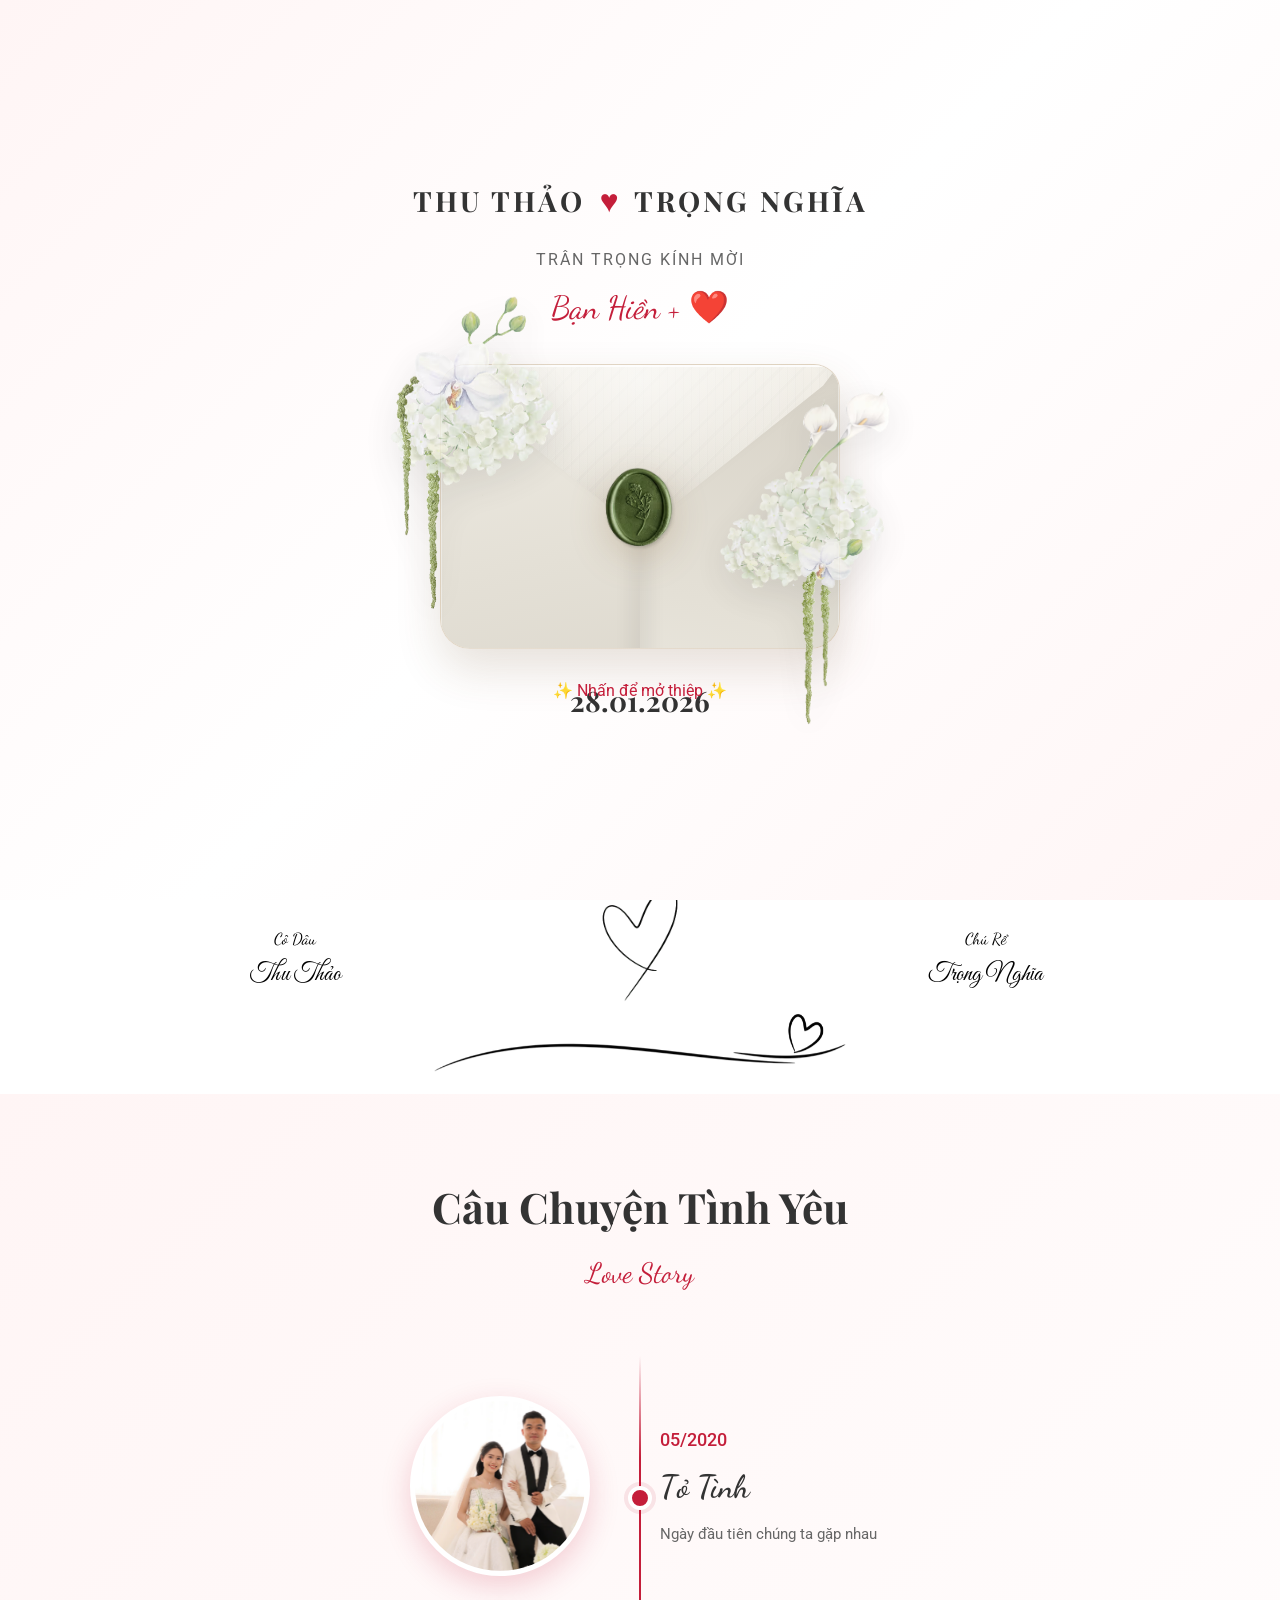
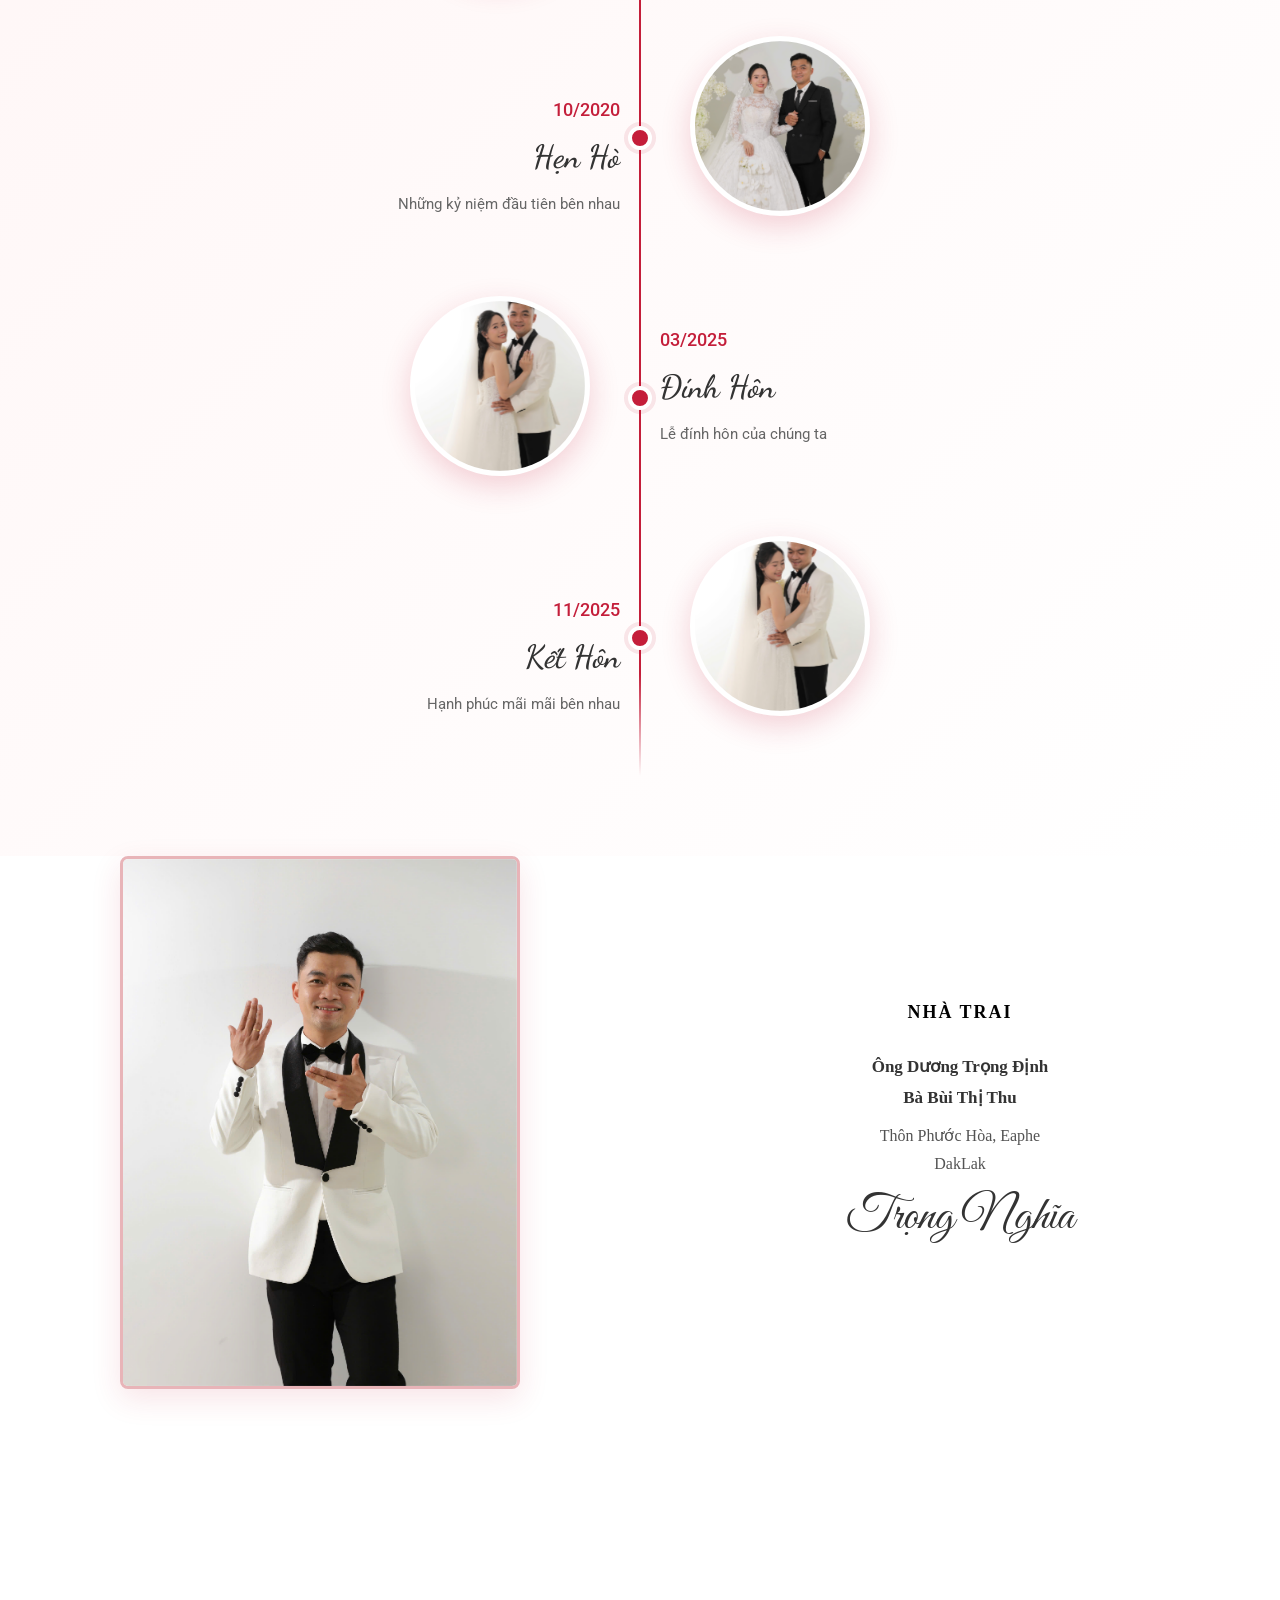
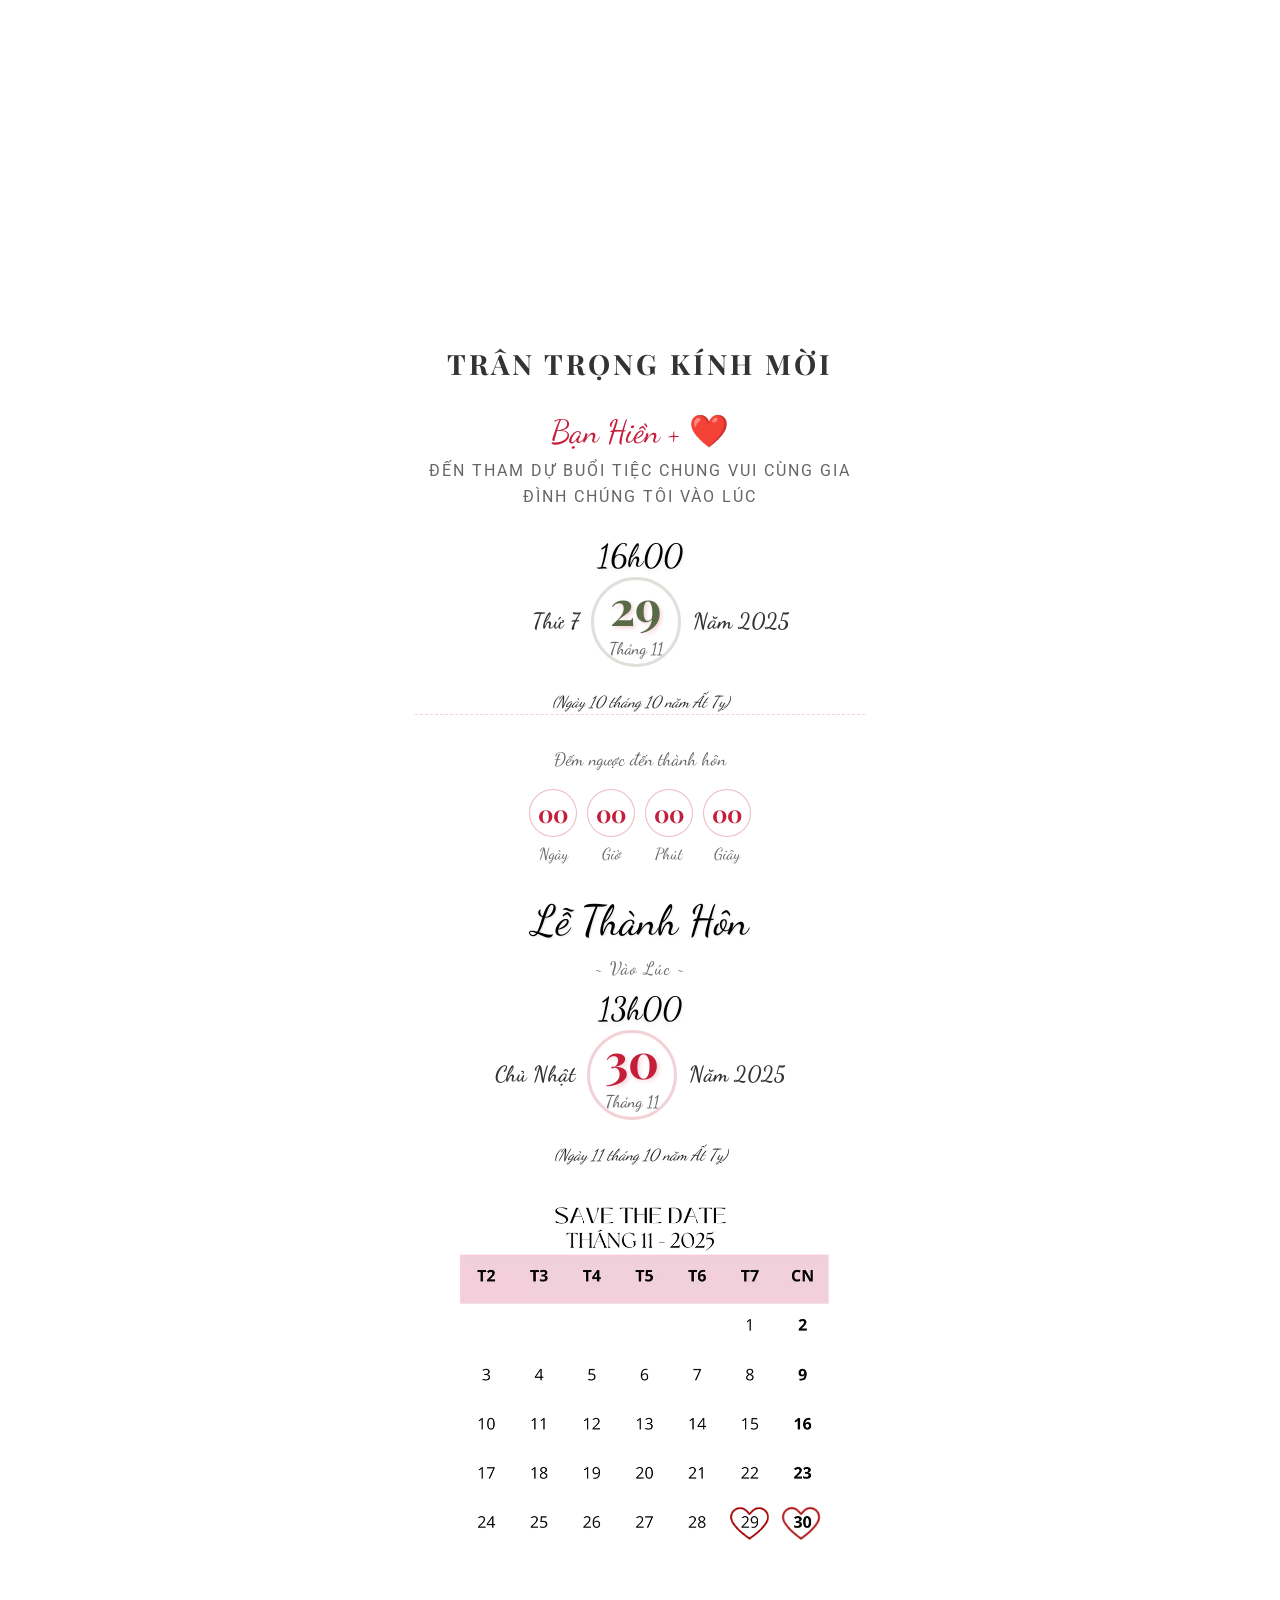
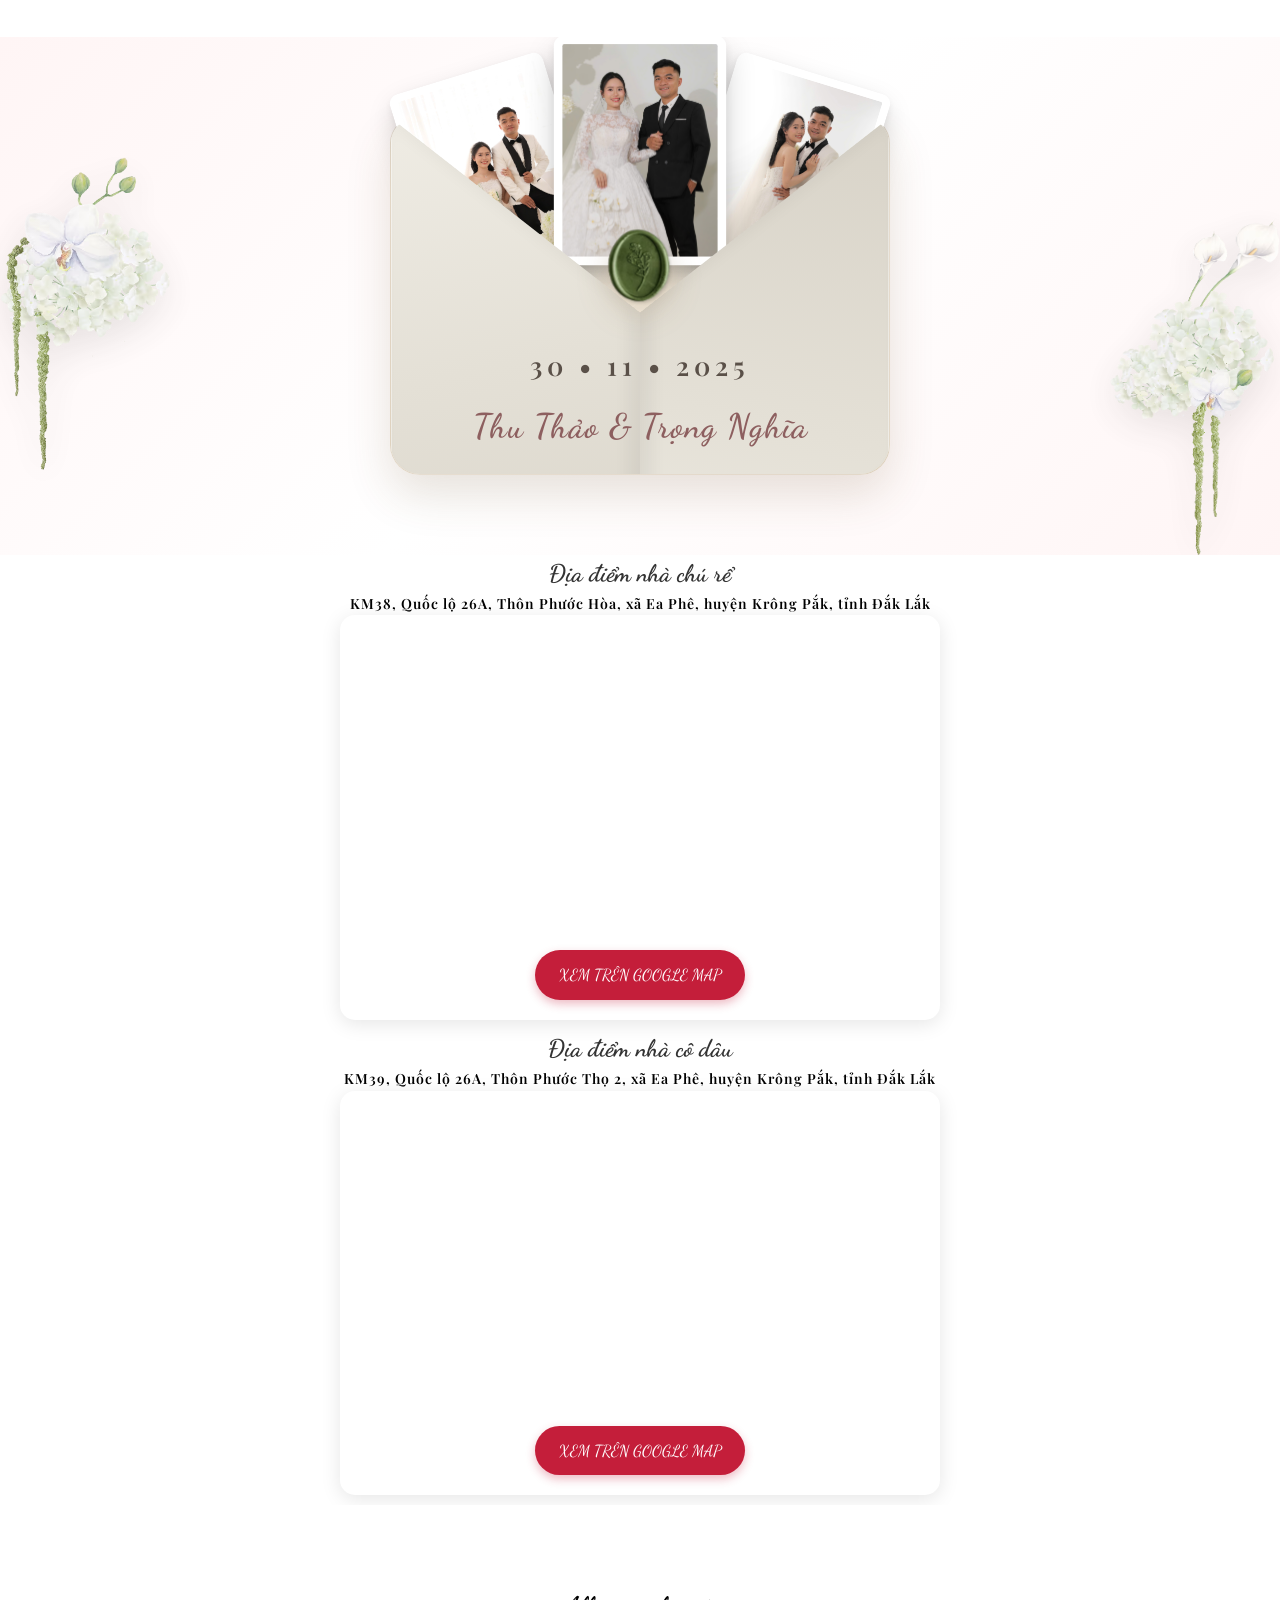
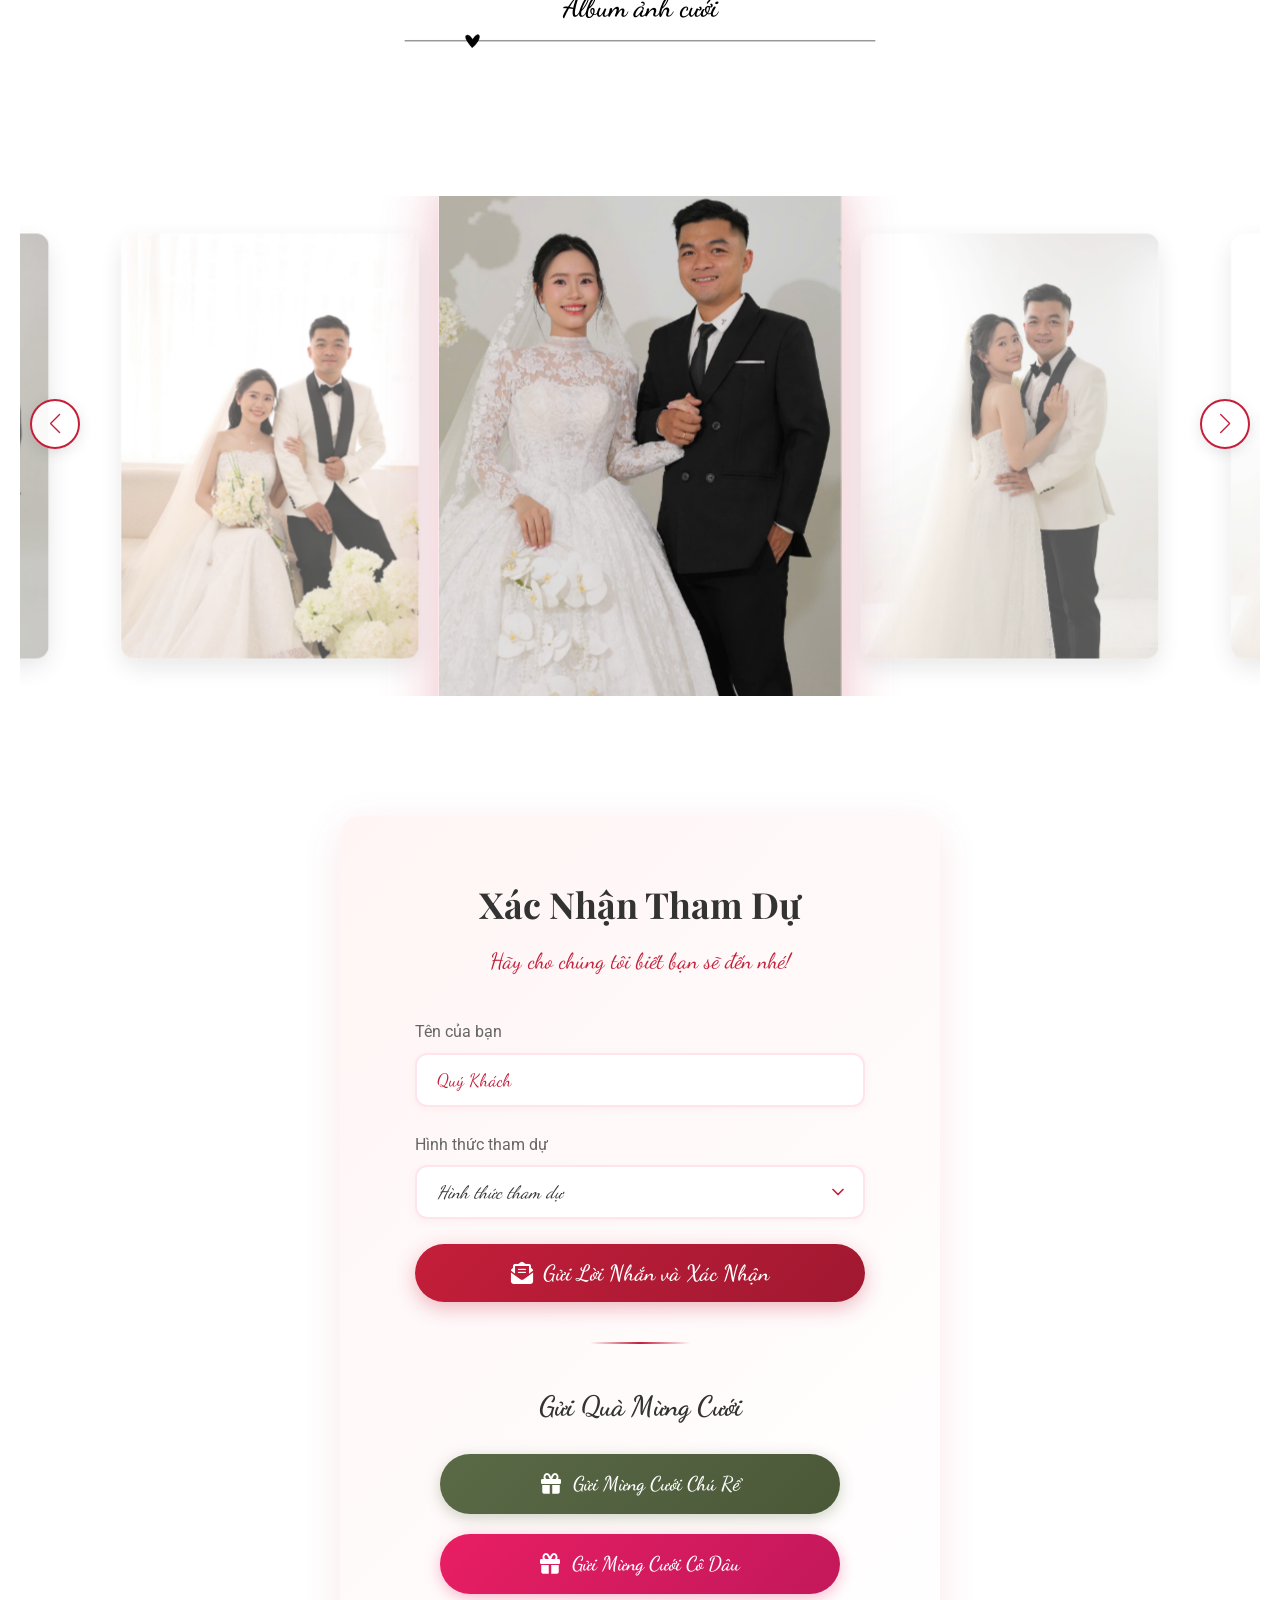
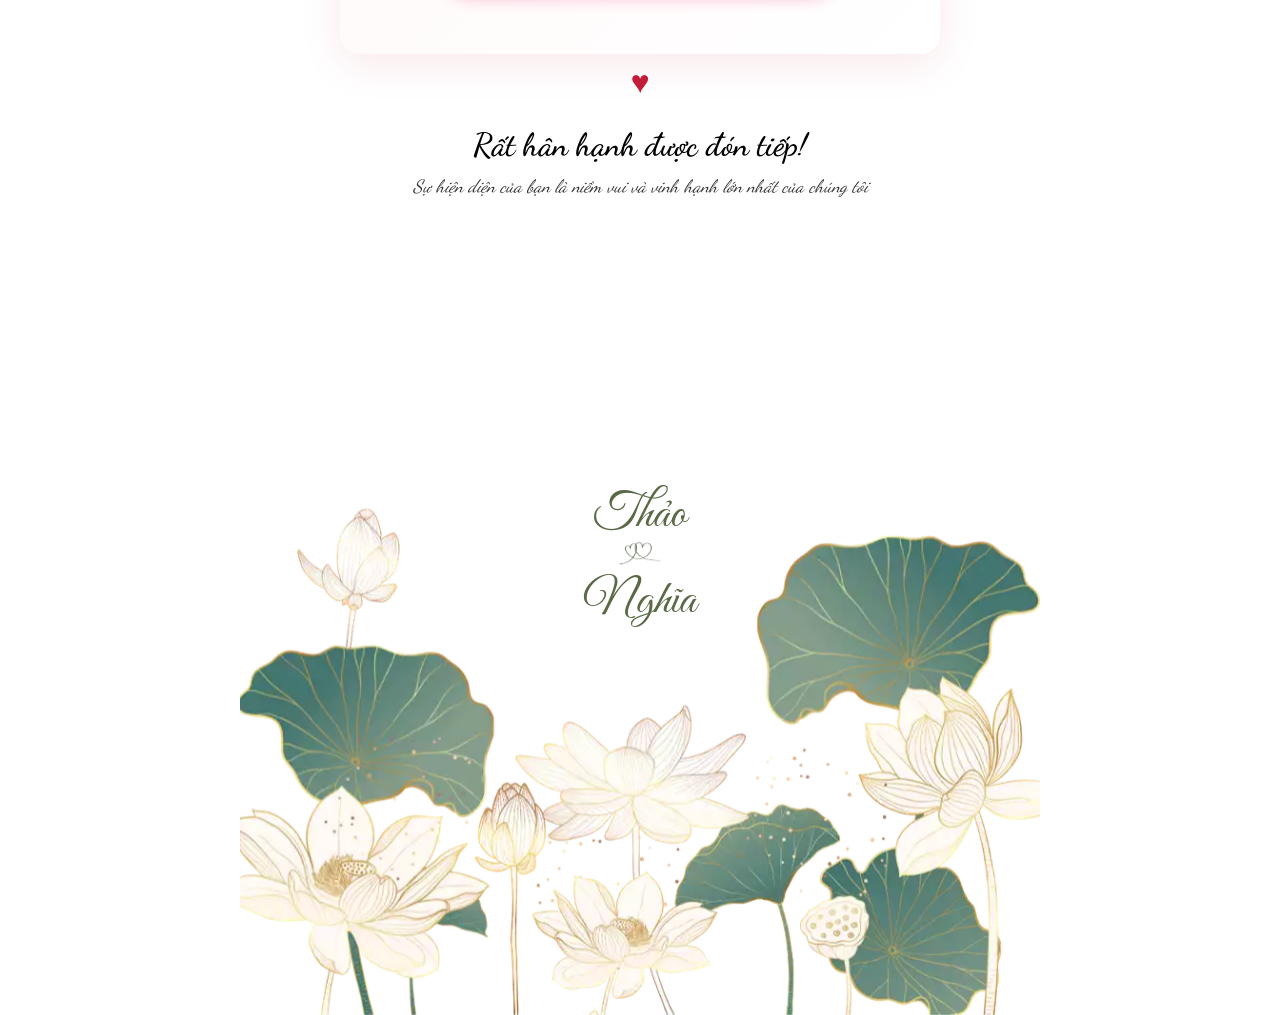
==== commit 8e06bf90: "update code" ====
--- a/index.html
+++ b/index.html
@@ -25,11 +25,11 @@
   <meta property="og:description"
     content="Hân hạnh kính mời quý khách tham dự lễ thành hôn vào lúc 10:00 Chủ Nhật, ngày 30/11/2025 (tức 25/10 Âm lịch). Trân trọng kính mời!" />
   <meta property="og:type" content="website" />
-  <meta property="og:url" content="https://namnvhustsoict.github.io/wedding/" />
-  <meta property="og:image" content="https://namnvhustsoict.github.io/wedding/images/preload.jpg" />
-  <meta property="og:image:secure_url" content="https://namnvhustsoict.github.io/wedding/images/preload.jpg" />
+  <meta property="og:url" content="https://res.cloudinary.com/dzijqbv9o/image/upload/v1785064021/preload_rmxmpx.jpg" />
+  <meta property="og:image" content="https://res.cloudinary.com/dzijqbv9o/image/upload/v1785064021/preload_rmxmpx.jpg" />
+  <meta property="og:image:secure_url" content="https://res.cloudinary.com/dzijqbv9o/image/upload/v1785064021/preload_rmxmpx.jpg" />
   <meta property="og:image:type" content="image/jpeg" />
-  <link rel="icon" href="https://namnvhustsoict.github.io/wedding/images/preload.jpg" sizes="16x16" />
+  <link rel="icon" href="https://res.cloudinary.com/dzijqbv9o/image/upload/v1785064021/preload_rmxmpx.jpg" sizes="16x16" />
   <meta property="og:image:alt" content="Ảnh cưới Thu Thảo và Trọng Nghĩa - Lễ thành hôn 30/11/2025" />
   <meta property="og:locale" content="vi_VN" />
 
@@ -41,7 +41,7 @@
   <meta name="twitter:title" content="Thư Mời Cưới Thu Thảo & Trọng Nghĩa - 30/11/2025" />
   <meta name="twitter:description"
     content="Hân hạnh kính mời quý khách tham dự lễ thành hôn vào lúc 10:00 Chủ Nhật, ngày 30/11/2025. Trân trọng kính mời!" />
-  <meta name="twitter:image" content="https://namnvhustsoict.github.io/wedding/images/preload.jpg" />
+  <meta name="twitter:image" content="https://res.cloudinary.com/dzijqbv9o/image/upload/v1785064021/preload_rmxmpx.jpg" />
   <meta name="twitter:image:alt" content="Ảnh cưới Thu Thảo và Trọng Nghĩa - Lễ thành hôn 30/11/2025" />
 
   <!-- Additional Meta Tags -->
@@ -49,8 +49,8 @@
   <link rel="canonical" href="https://namnvhustsoict.github.io/wedding/" />
 
   <!-- Favicon -->
-  <link rel="icon" type="image/jpeg" href="https://namnvhustsoict.github.io/wedding/images/preload.jpg" />
-  <link rel="apple-touch-icon" href="https://namnvhustsoict.github.io/wedding/images/preload.jpg" />
+  <link rel="icon" type="image/jpeg" href="https://res.cloudinary.com/dzijqbv9o/image/upload/v1785064021/preload_rmxmpx.jpg" />
+  <link rel="apple-touch-icon" href="https://res.cloudinary.com/dzijqbv9o/image/upload/v1785064021/preload_rmxmpx.jpg" />
 
   <title>Thư Mời Cưới Thu Thảo & Trọng Nghĩa - 30/11/2025</title>
 
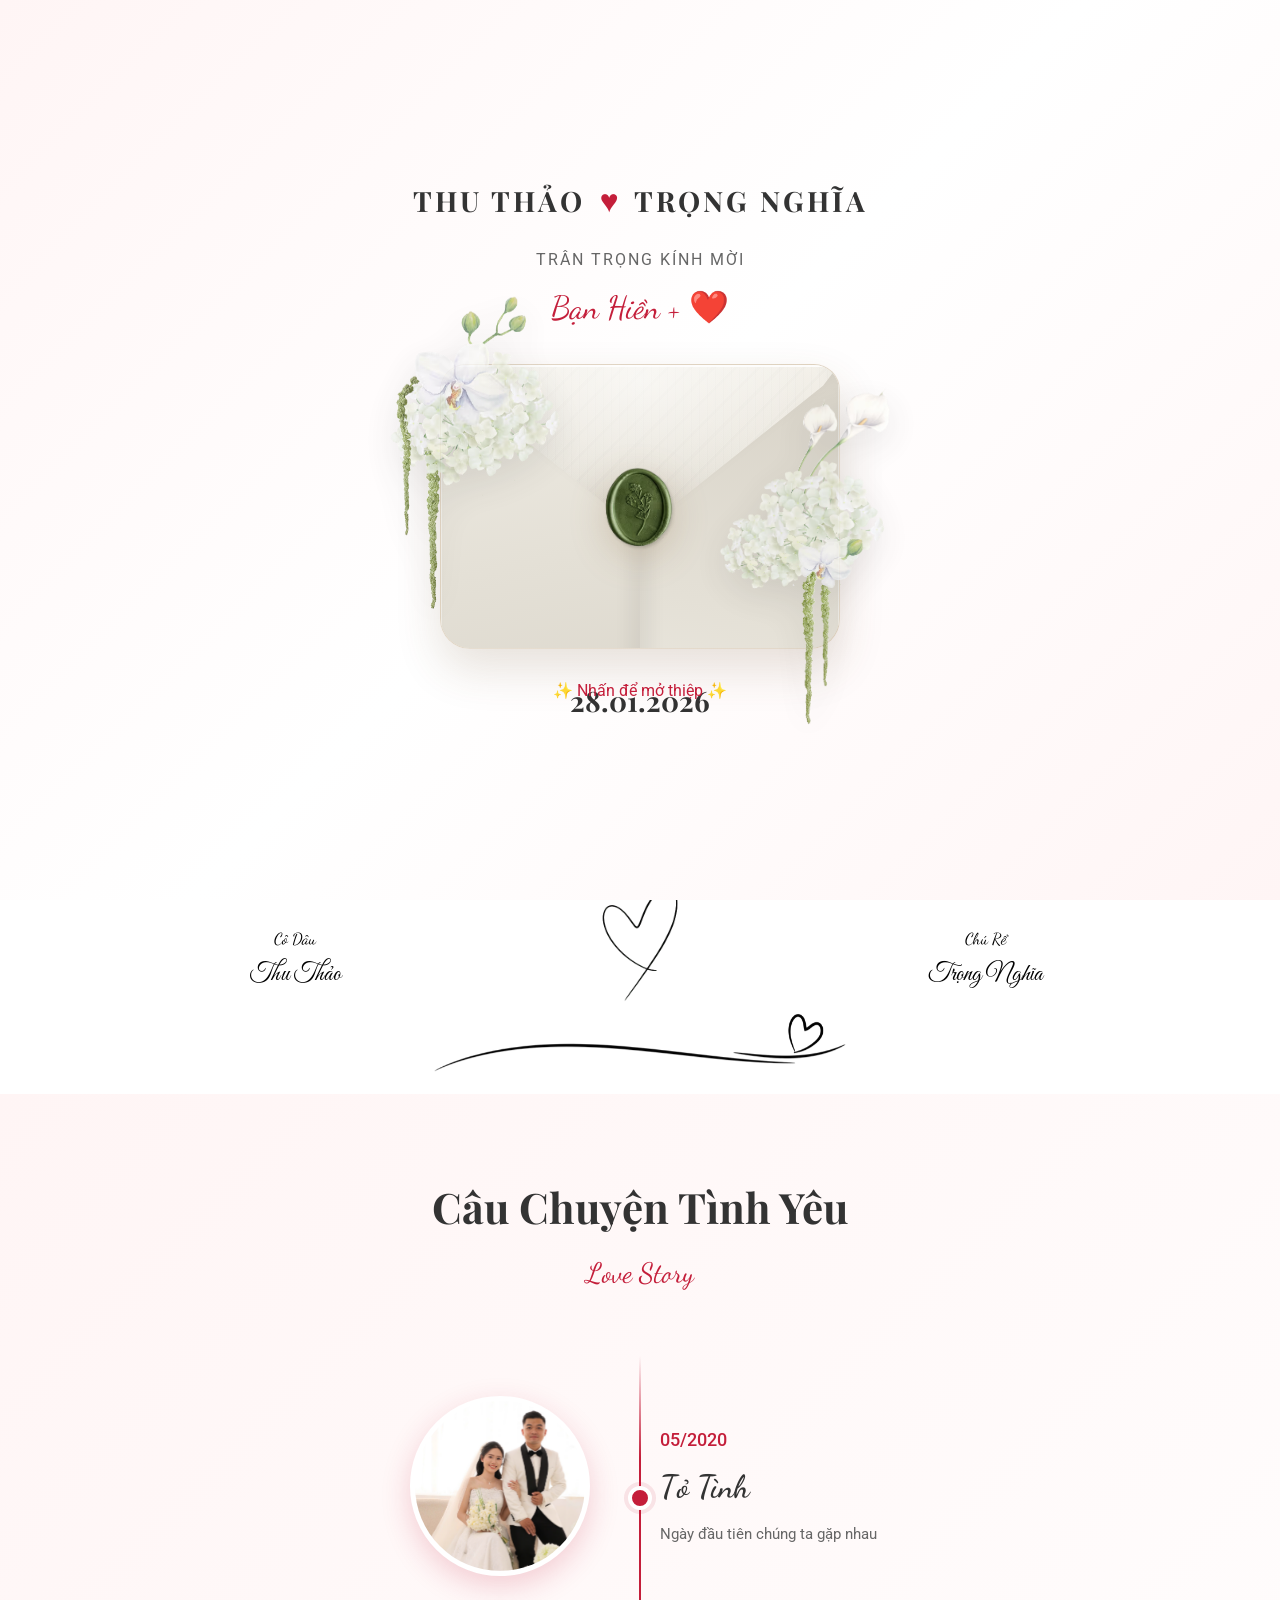
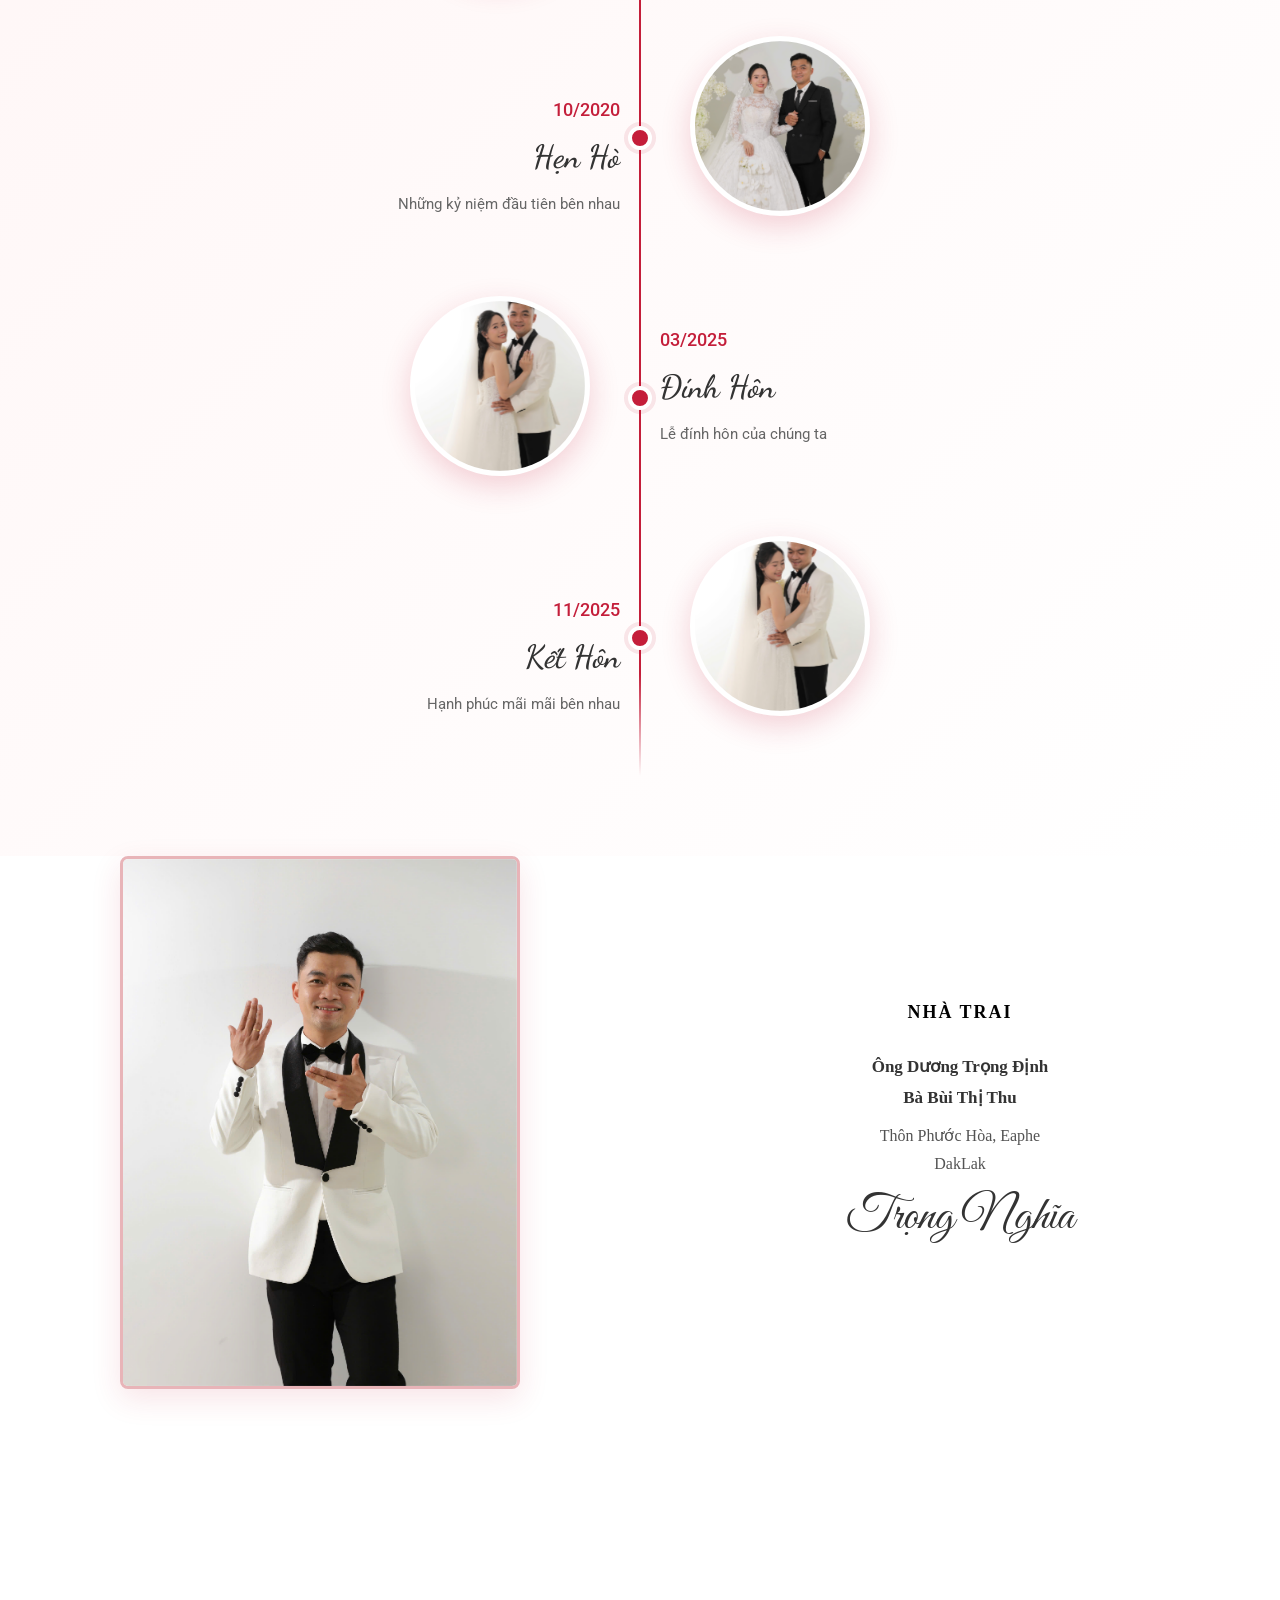
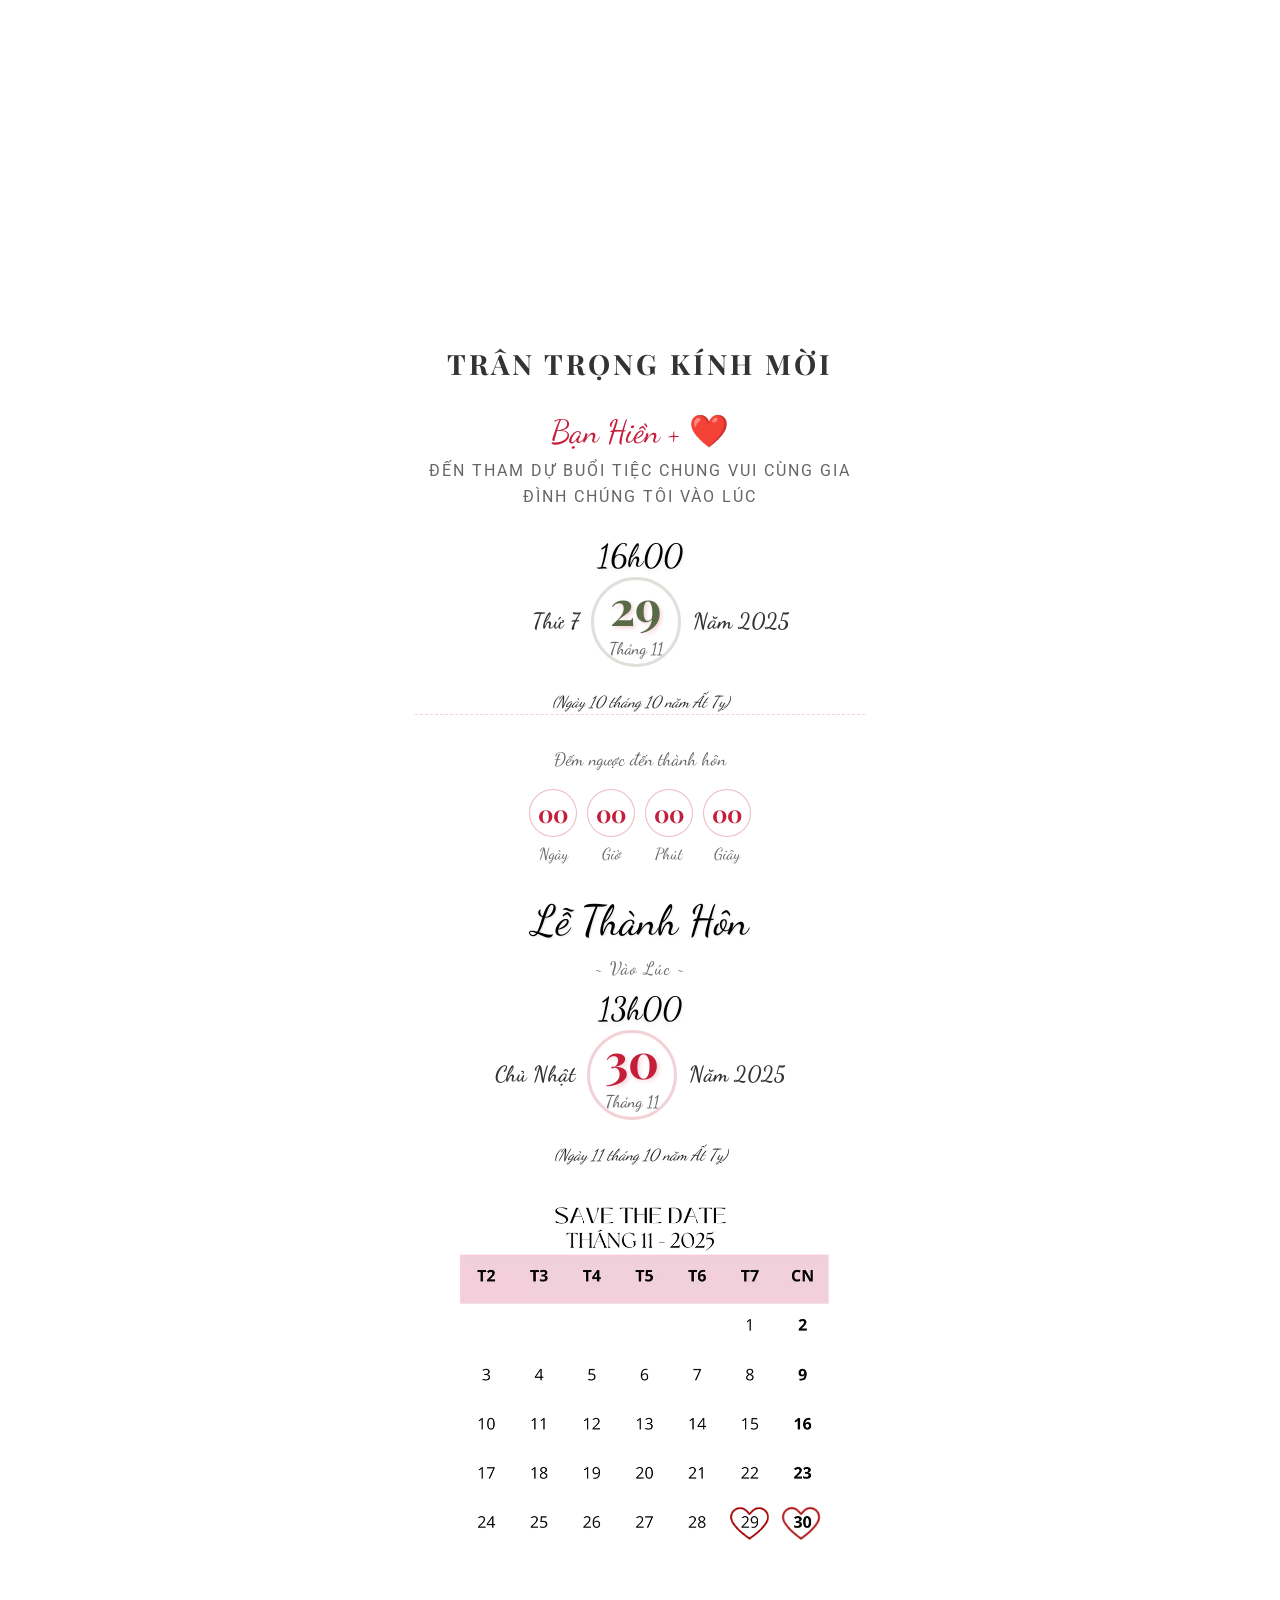
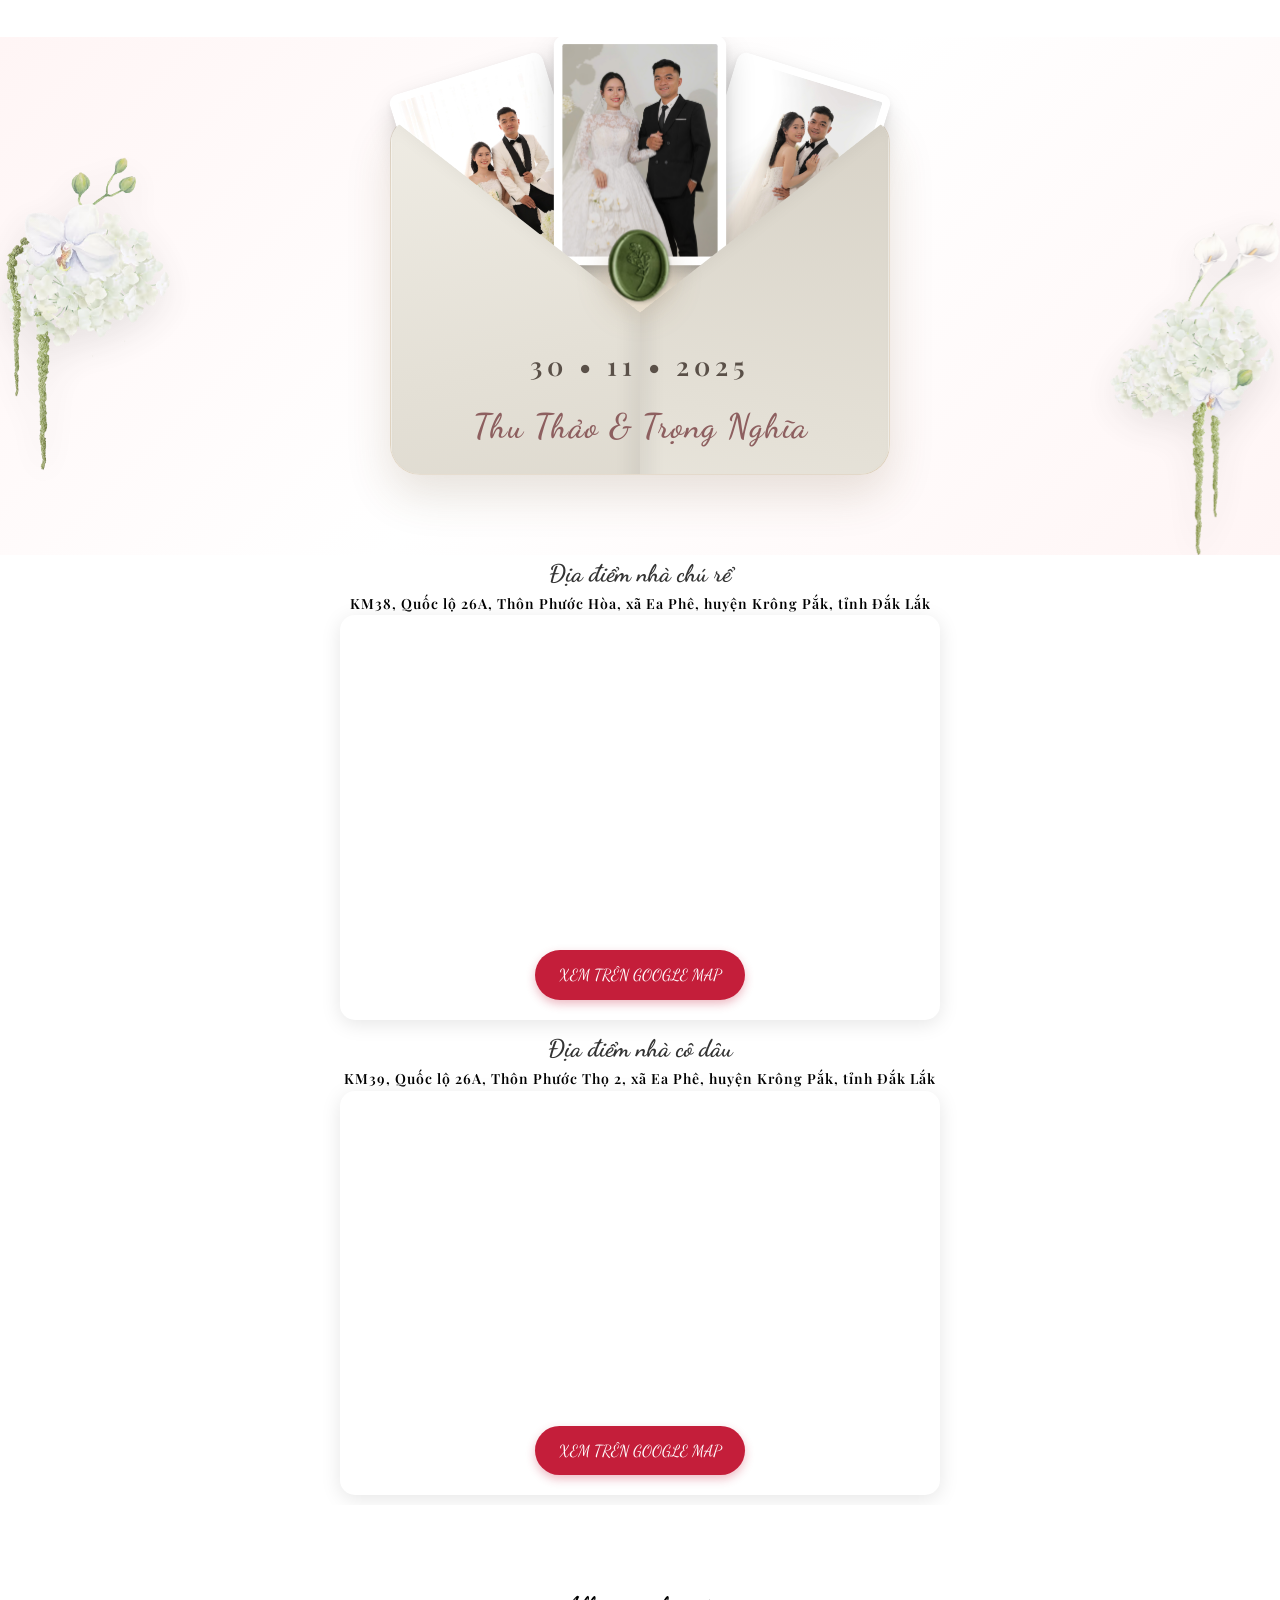
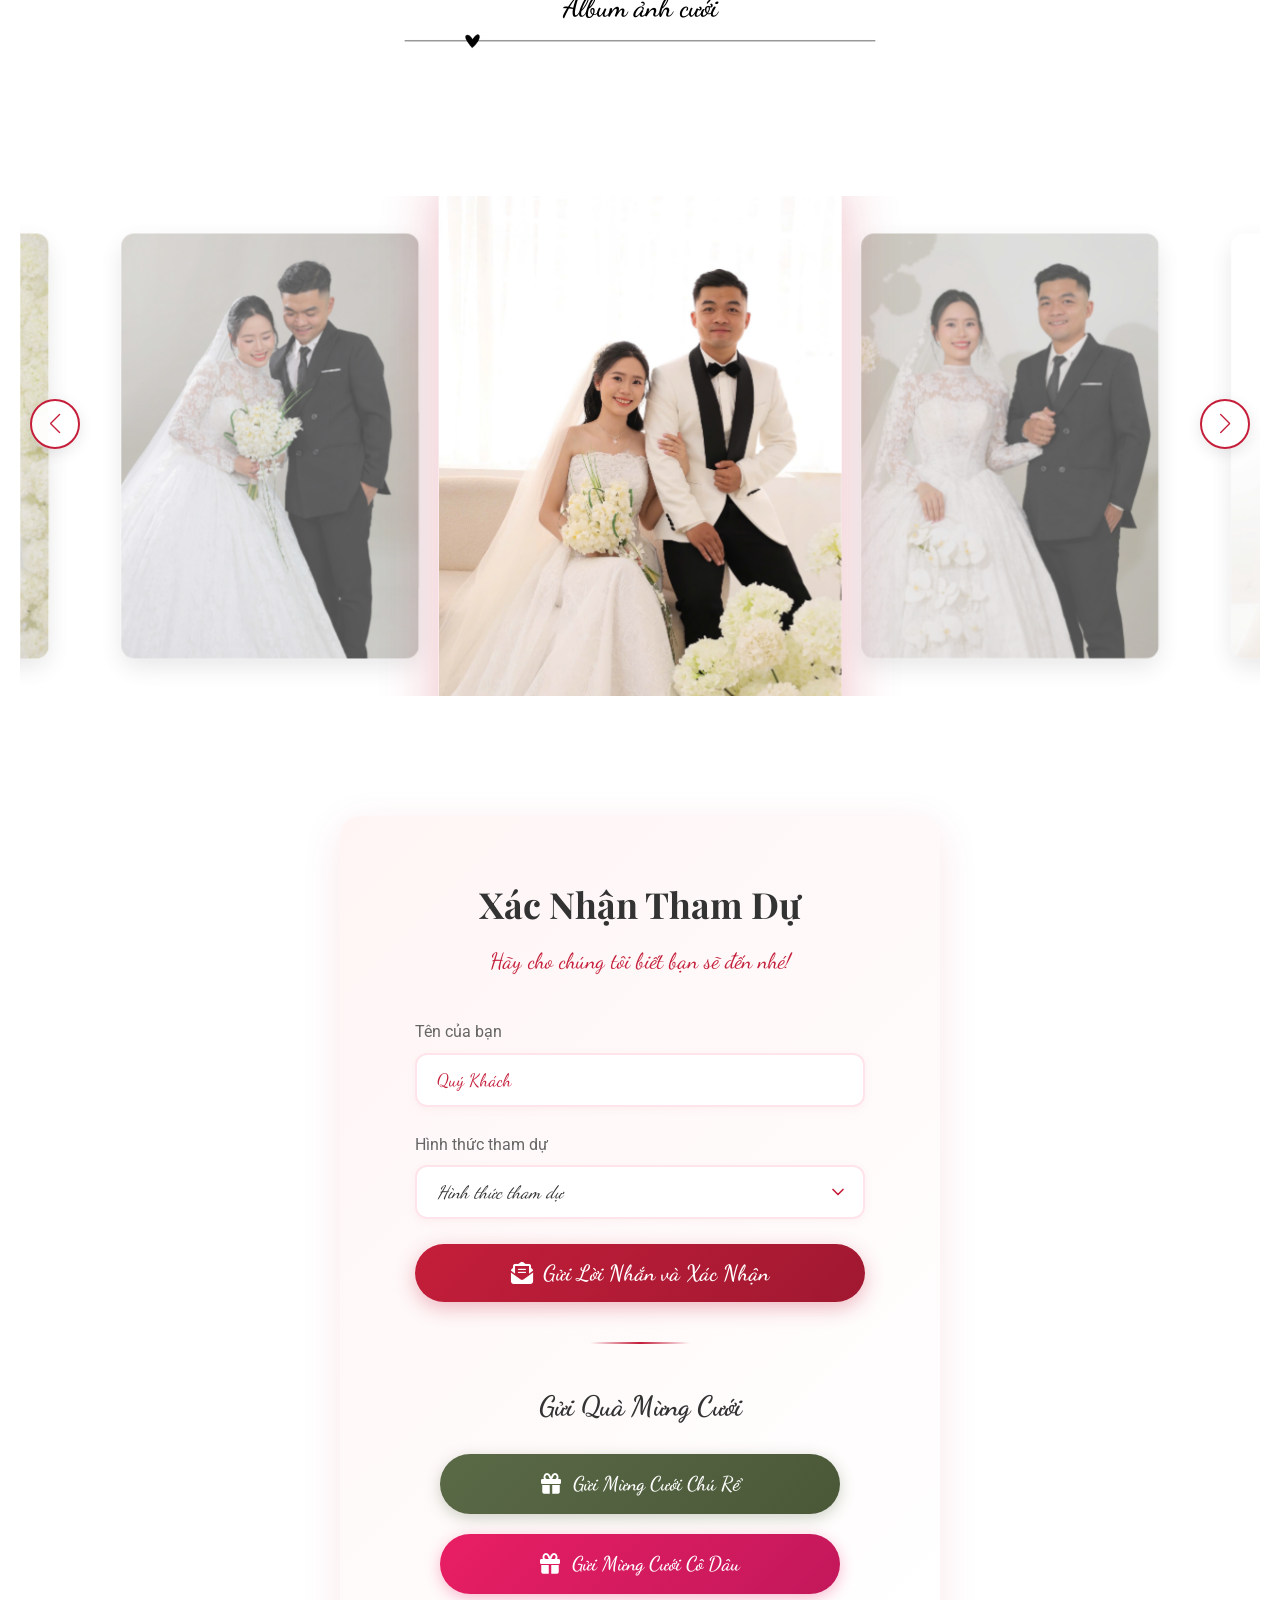
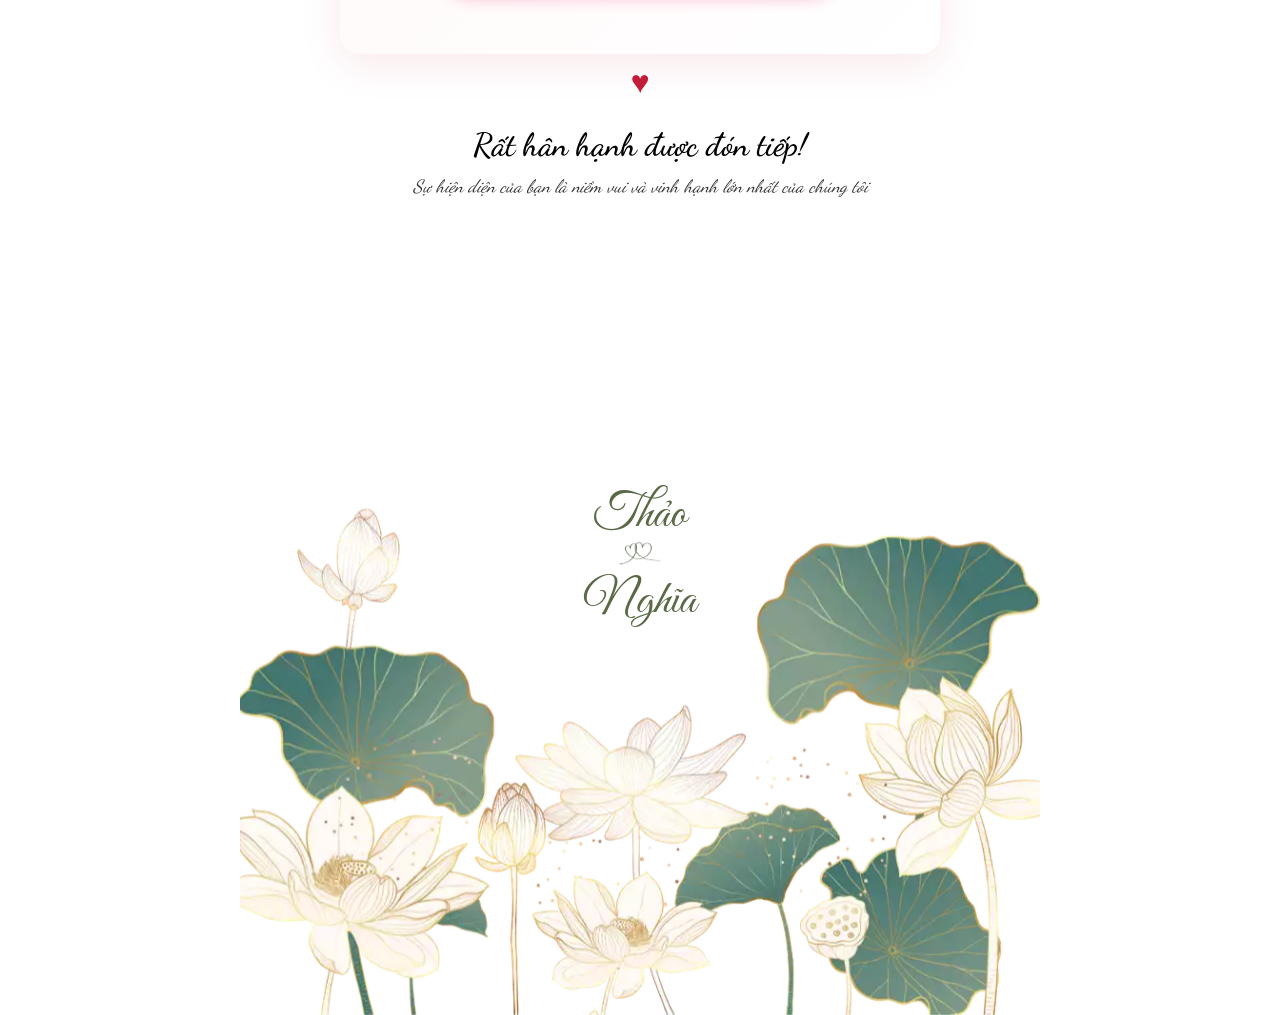
==== commit 5e4d3051: "update code" ====
--- a/index.html
+++ b/index.html
@@ -46,7 +46,7 @@
 
   <!-- Additional Meta Tags -->
   <meta name="theme-color" content="#ffffff" />
-  <link rel="canonical" href="https://namnvhustsoict.github.io/wedding/" />
+  <link rel="canonical" href="https://res.cloudinary.com/dzijqbv9o/image/upload/v1785064021/preload_rmxmpx.jpg" />
 
   <!-- Favicon -->
   <link rel="icon" type="image/jpeg" href="https://res.cloudinary.com/dzijqbv9o/image/upload/v1785064021/preload_rmxmpx.jpg" />
